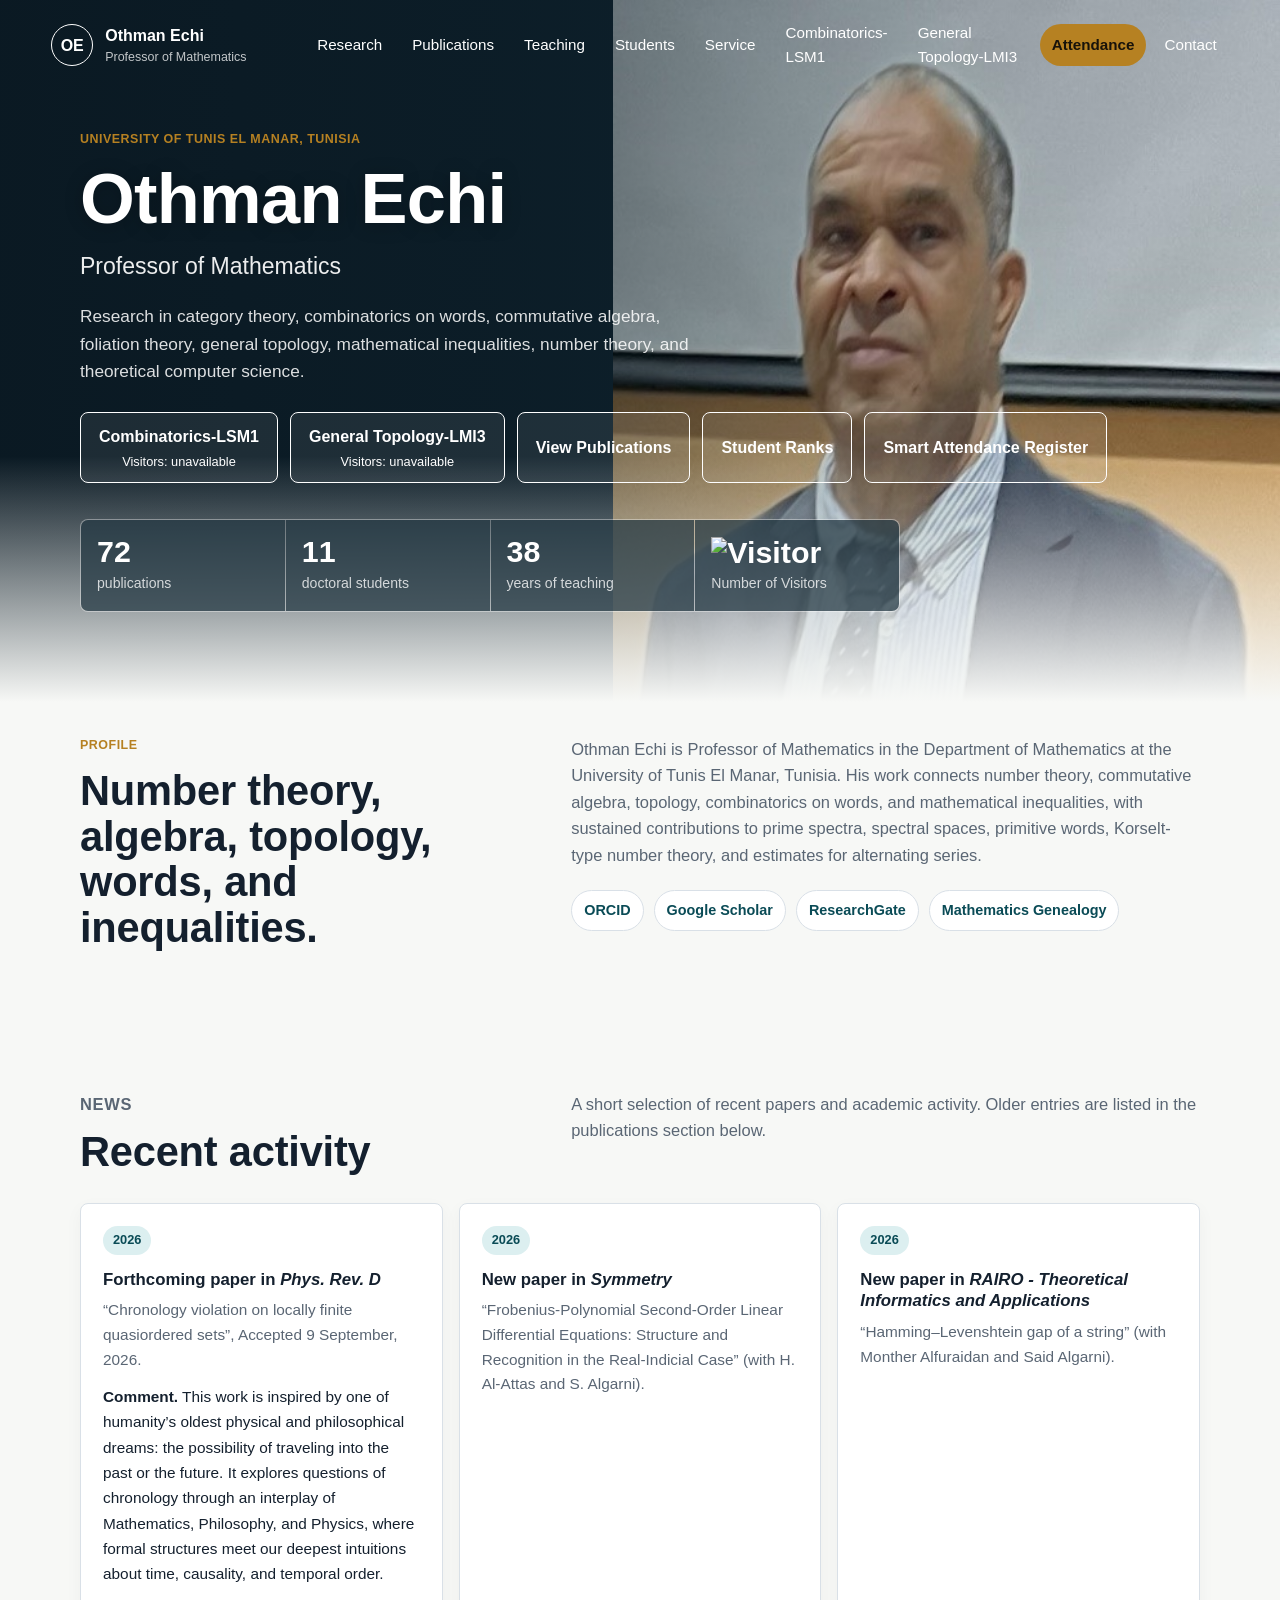
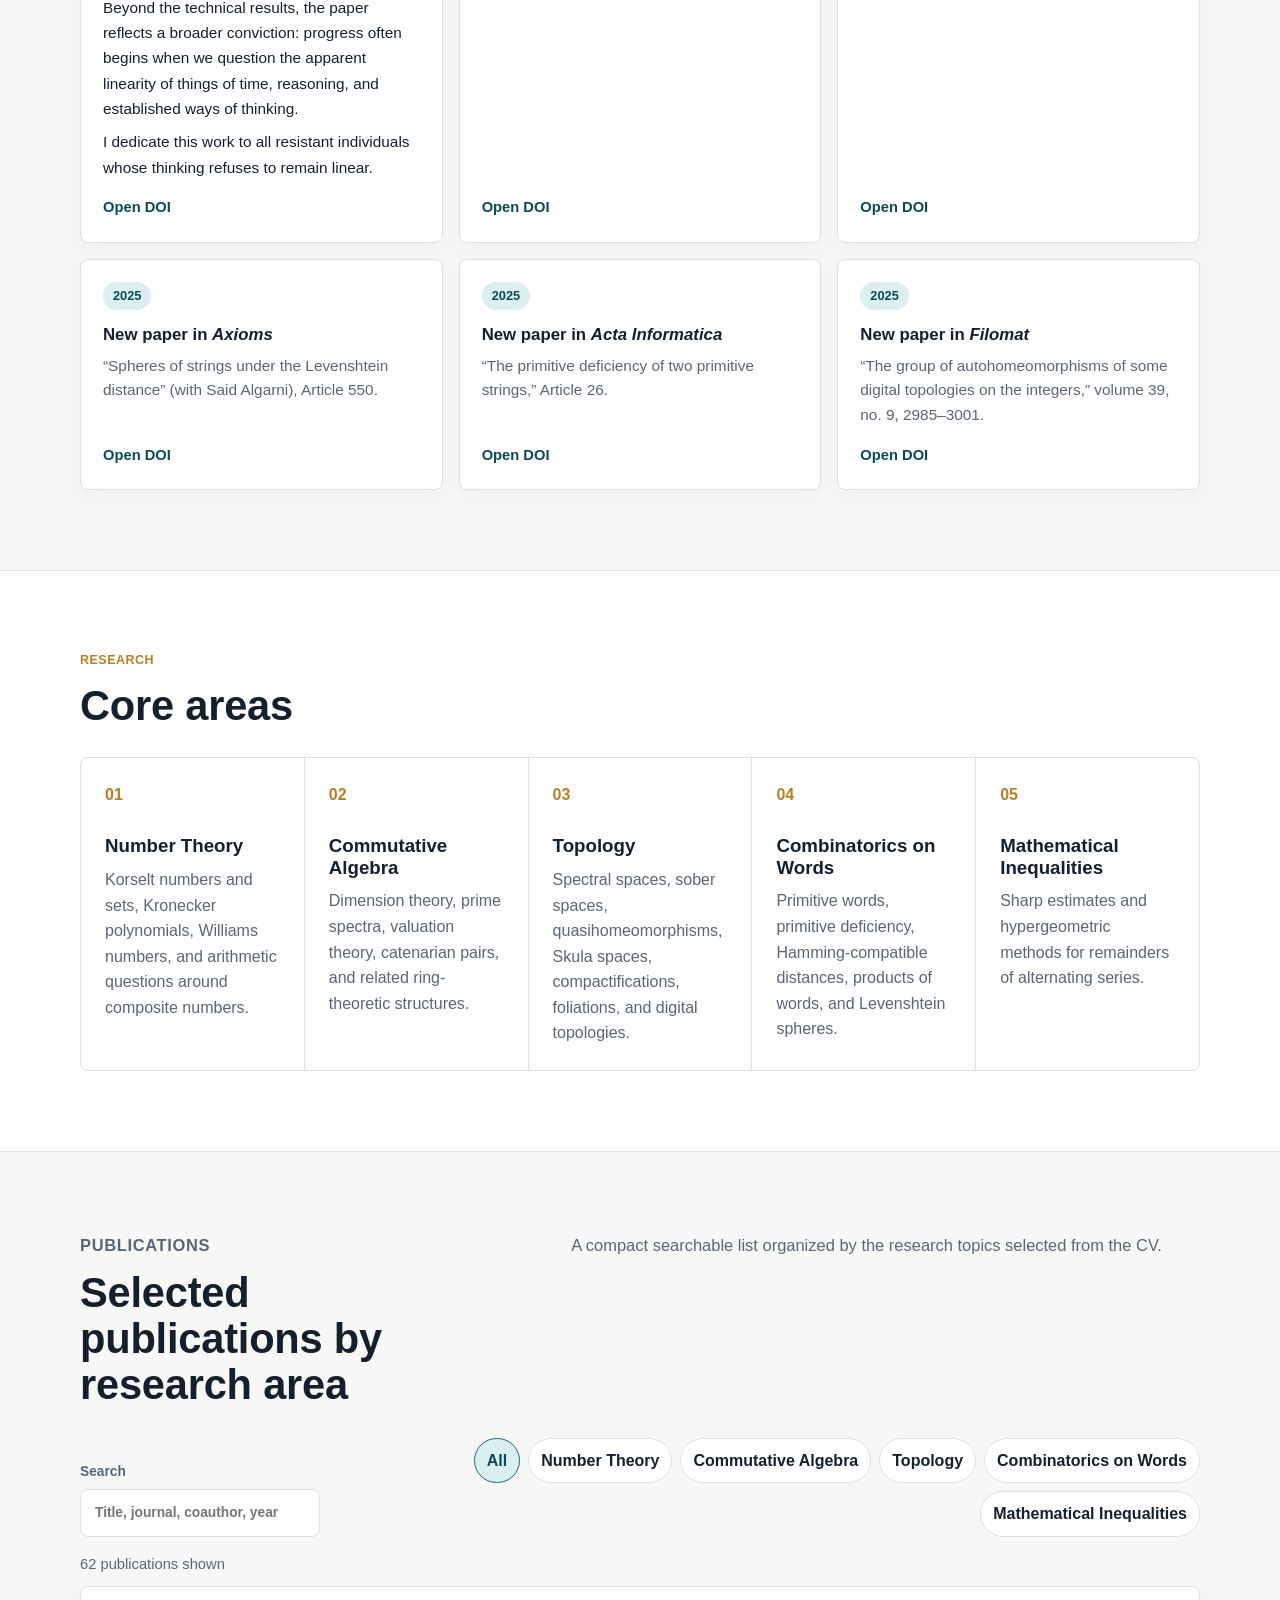
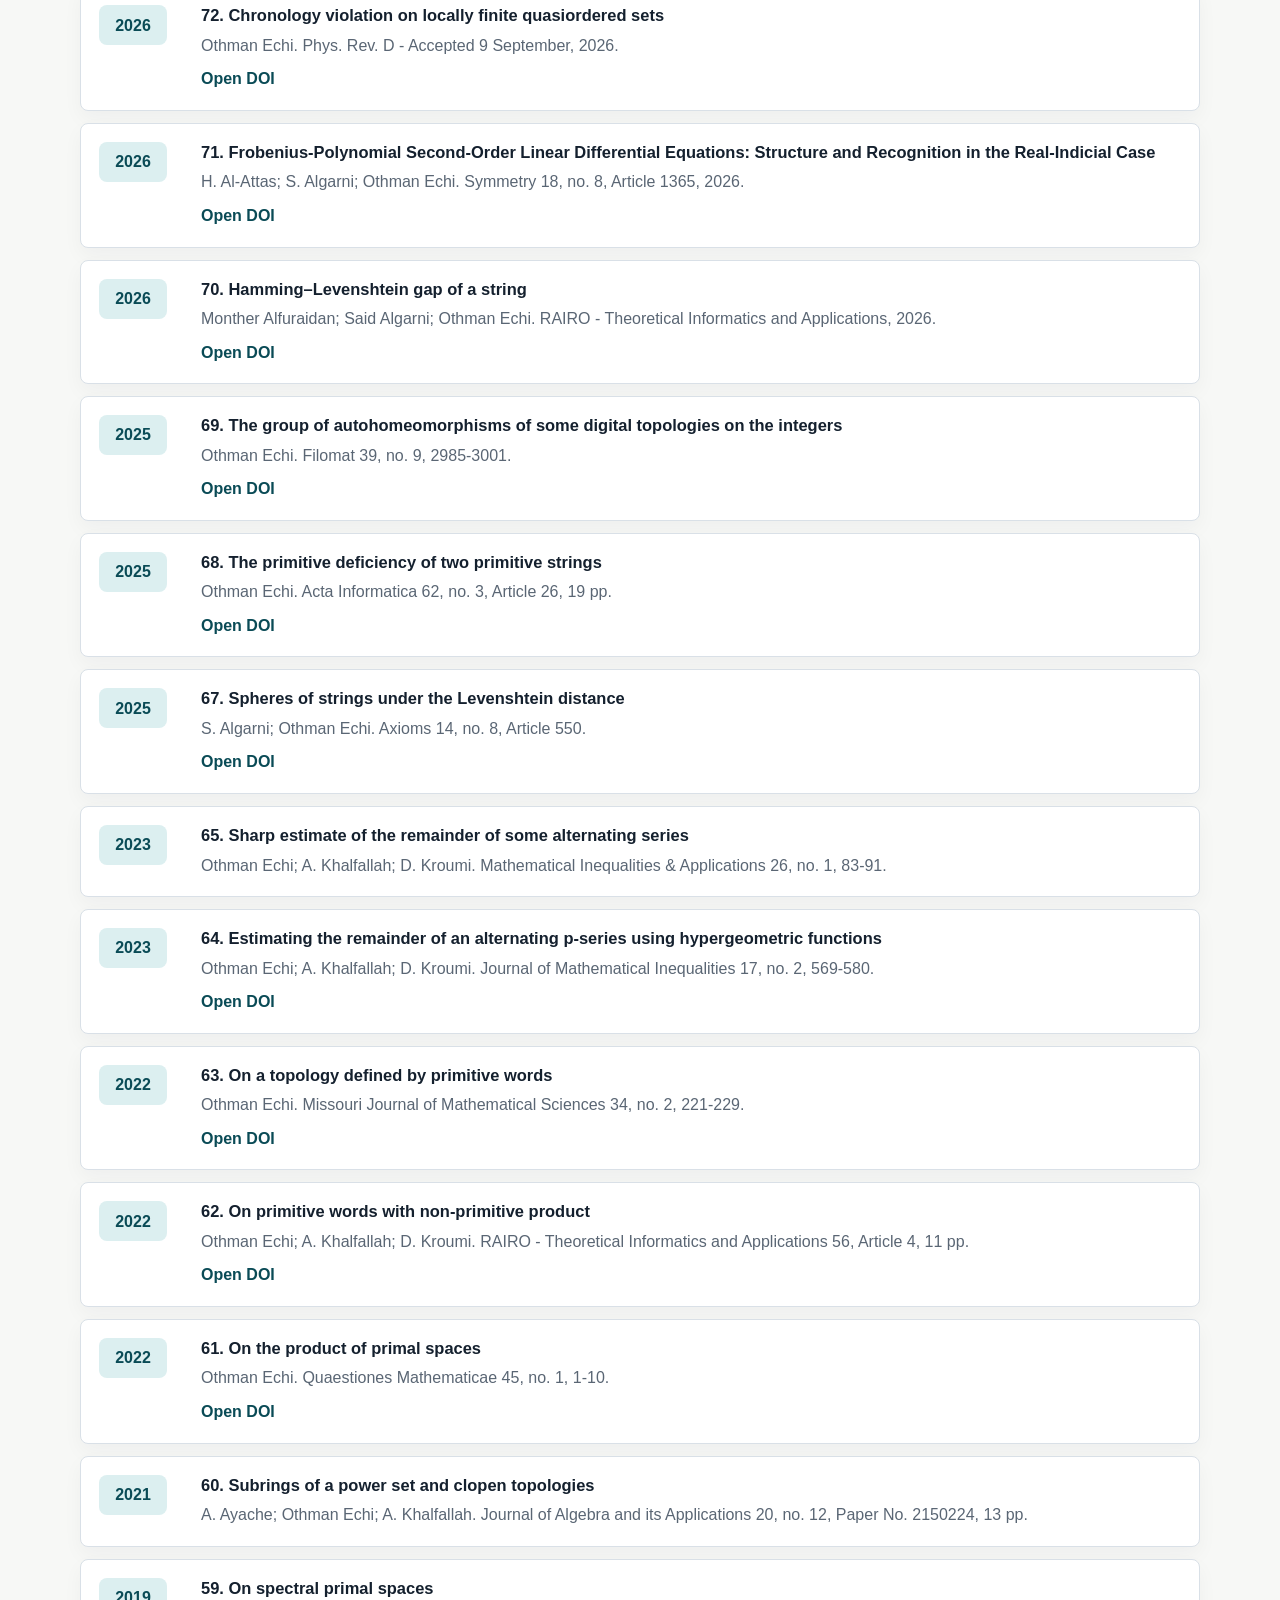
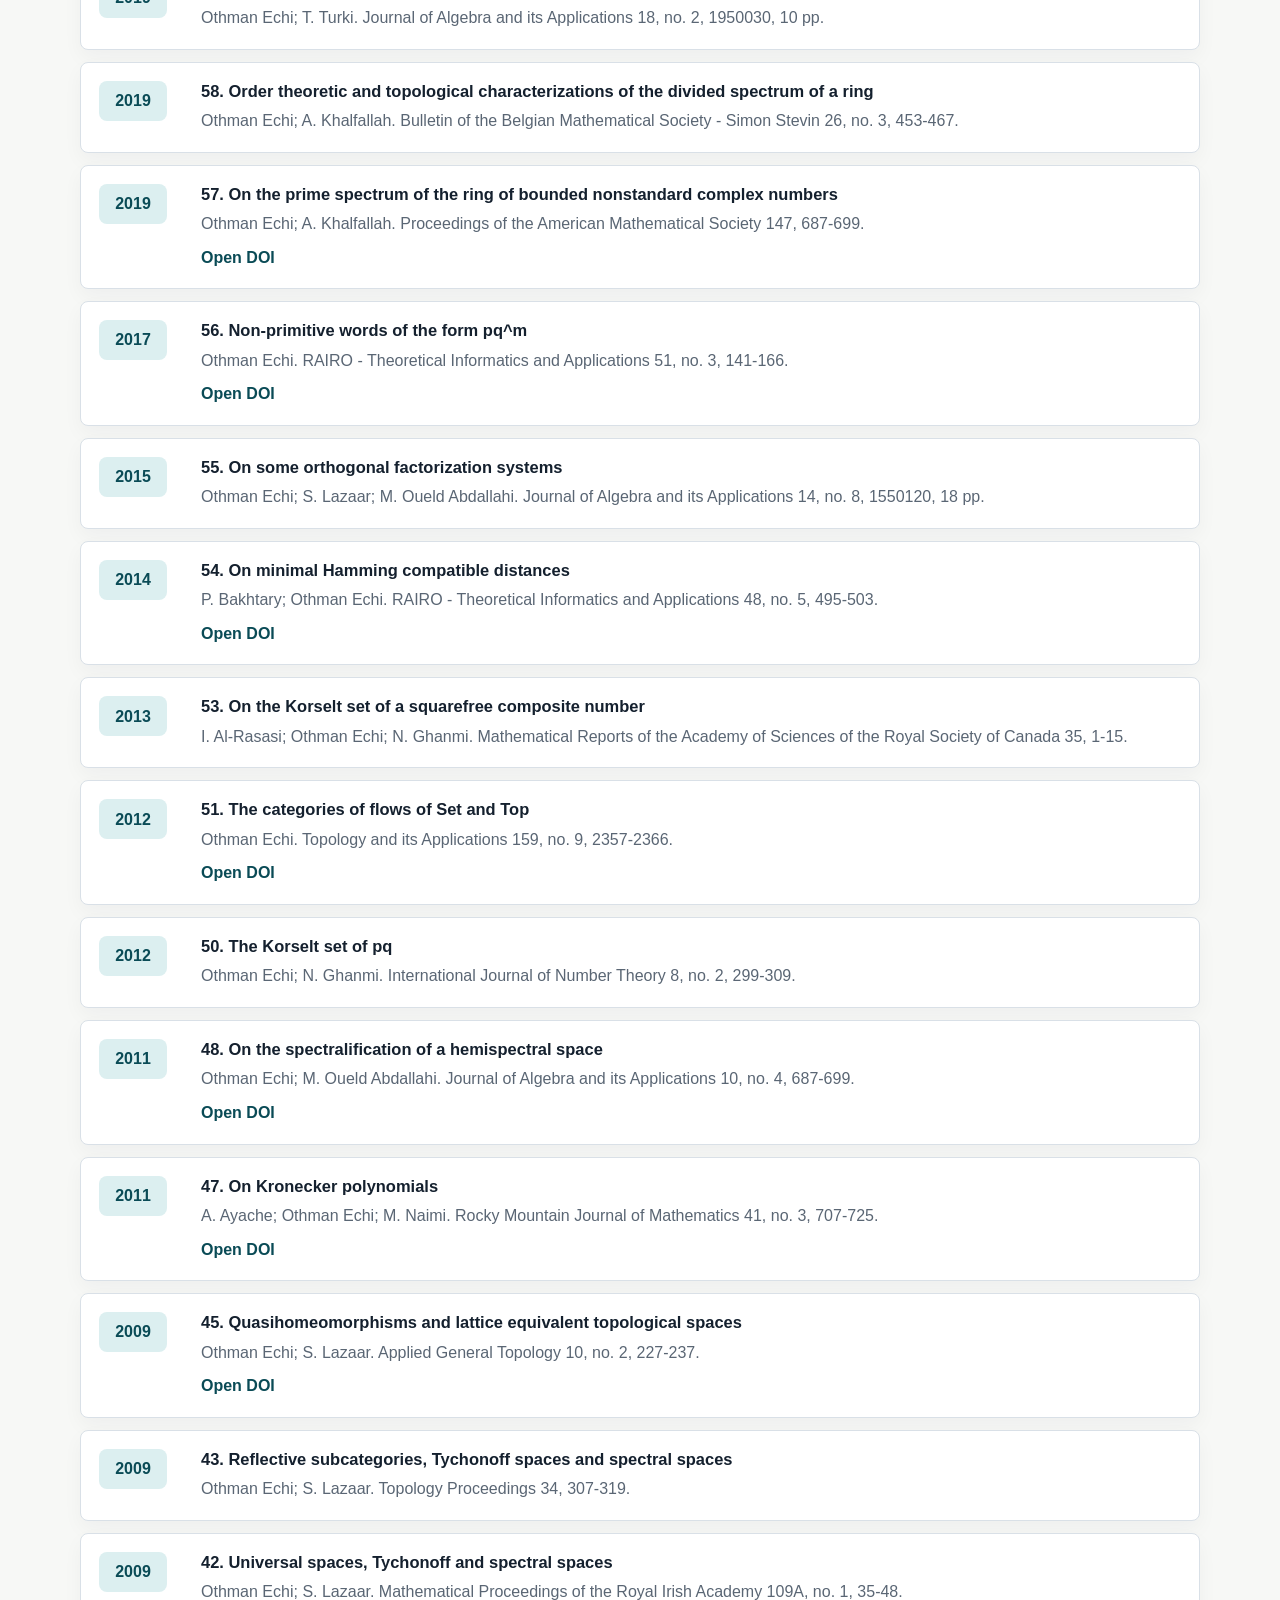
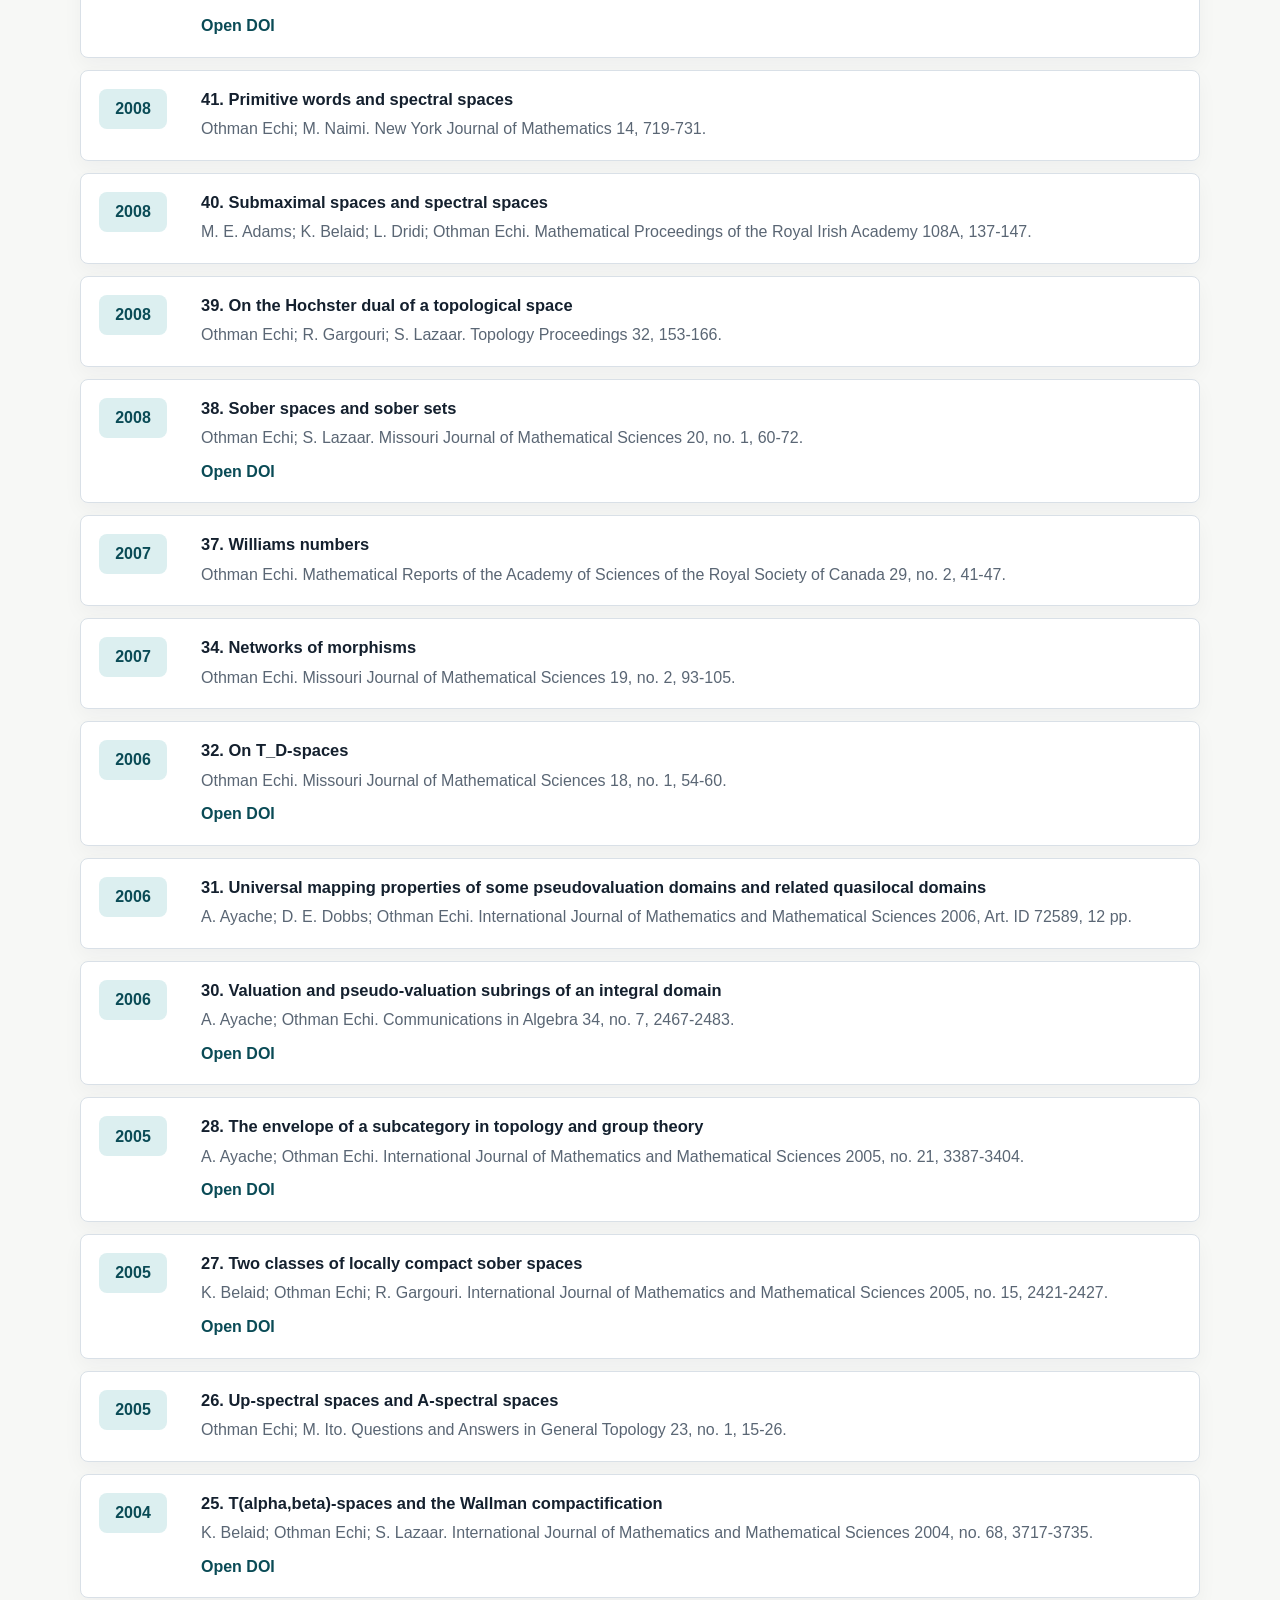
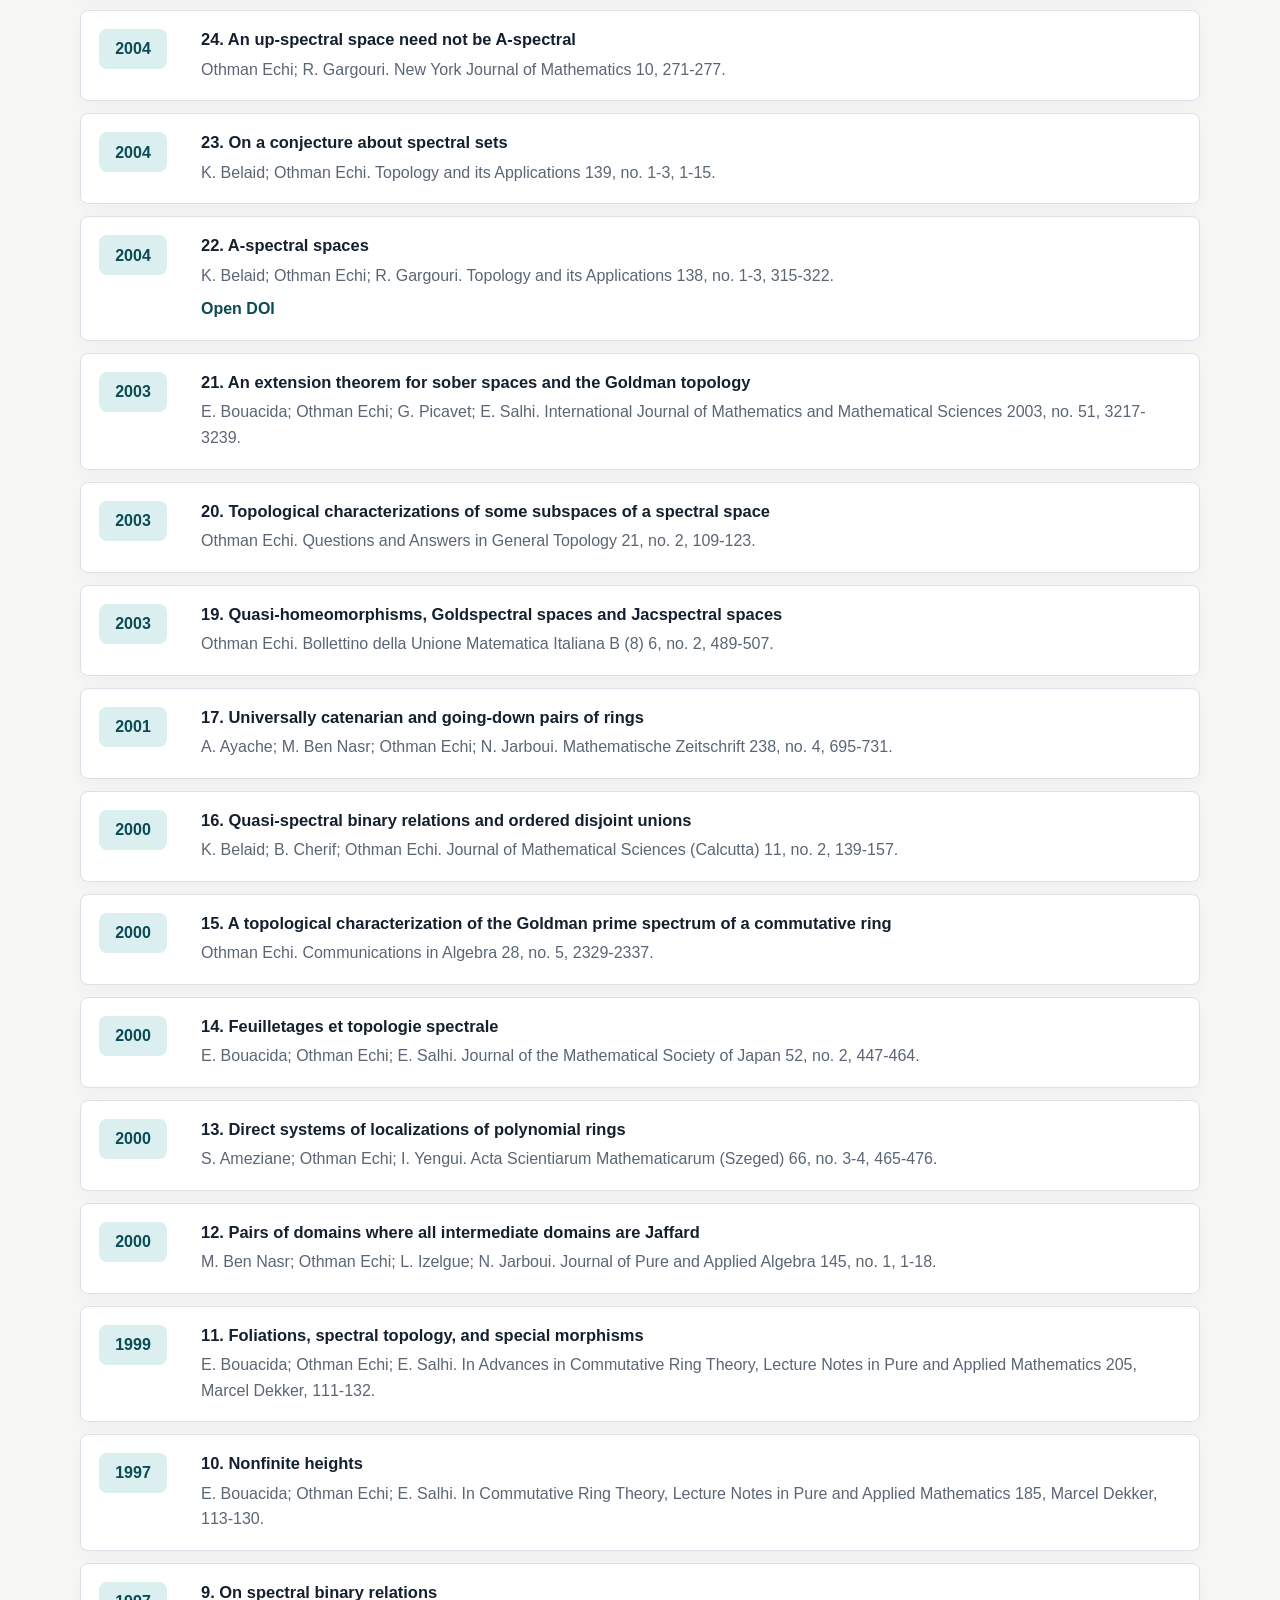
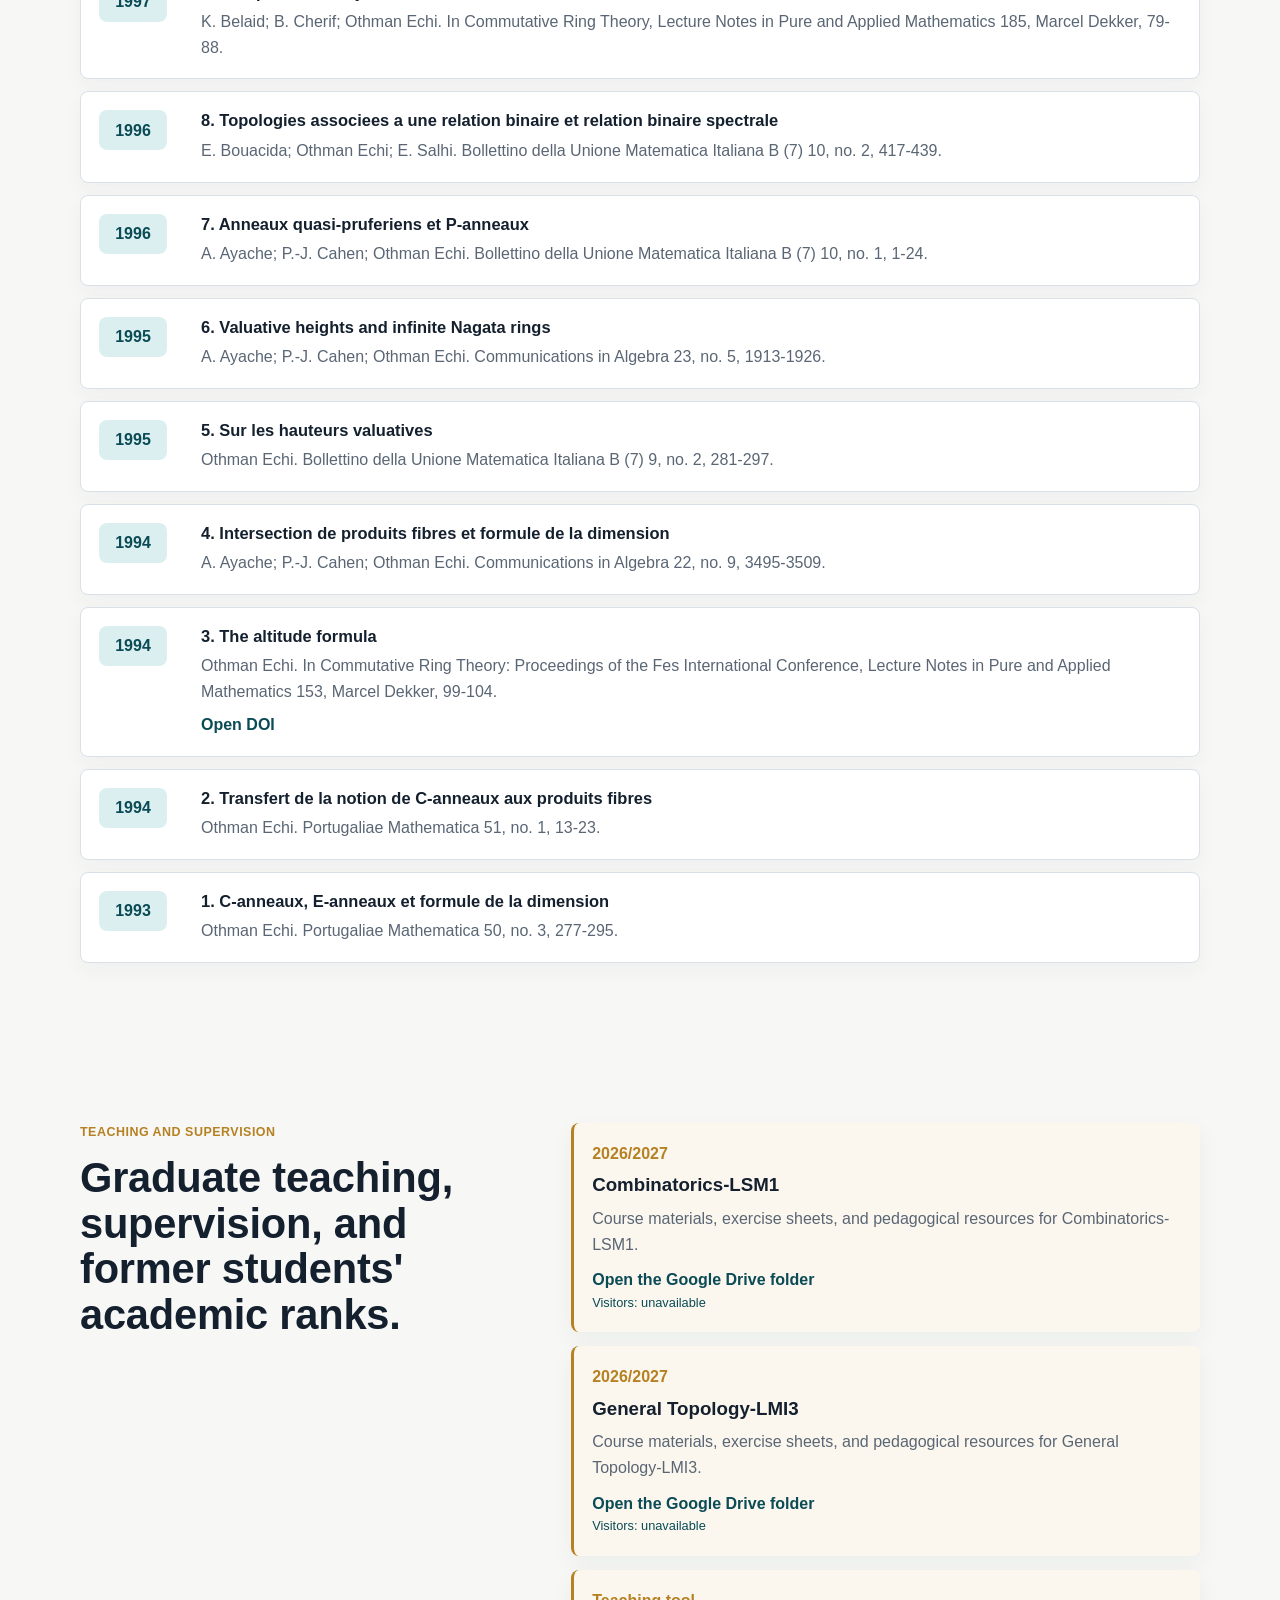
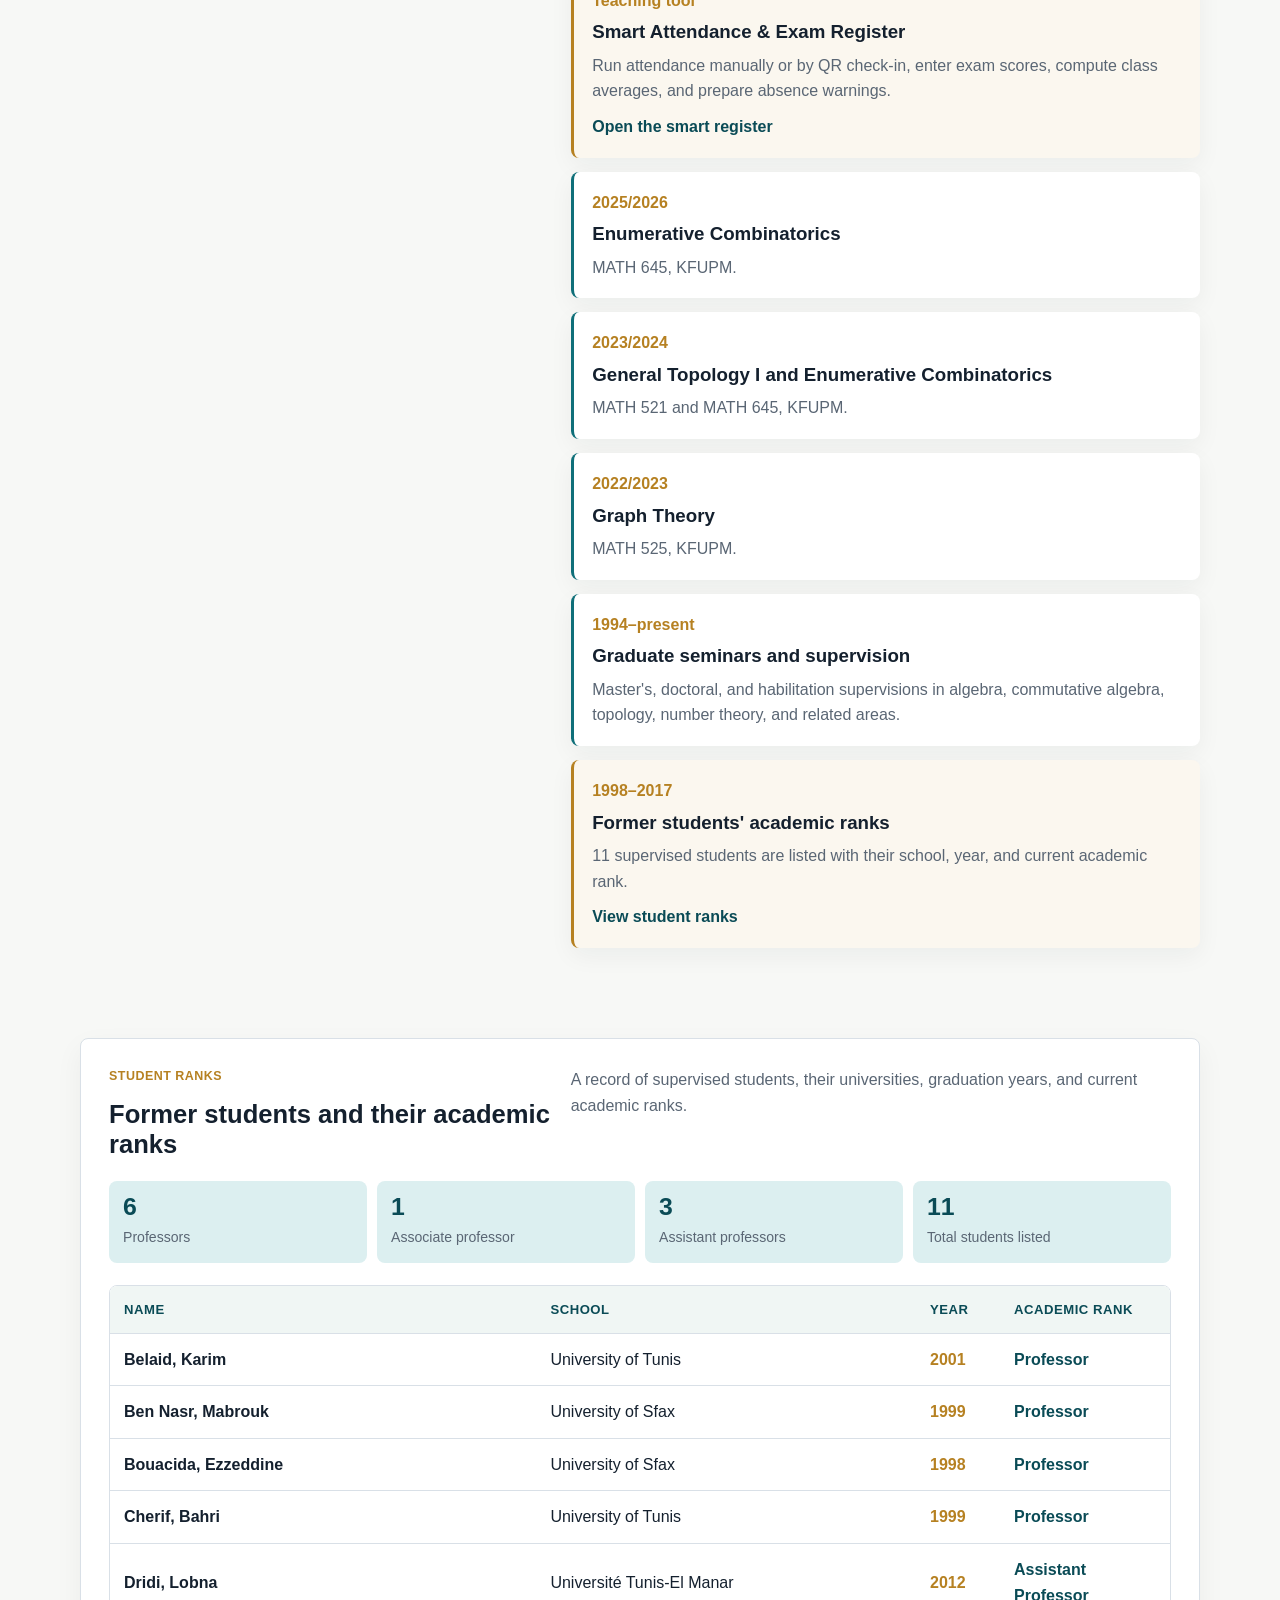
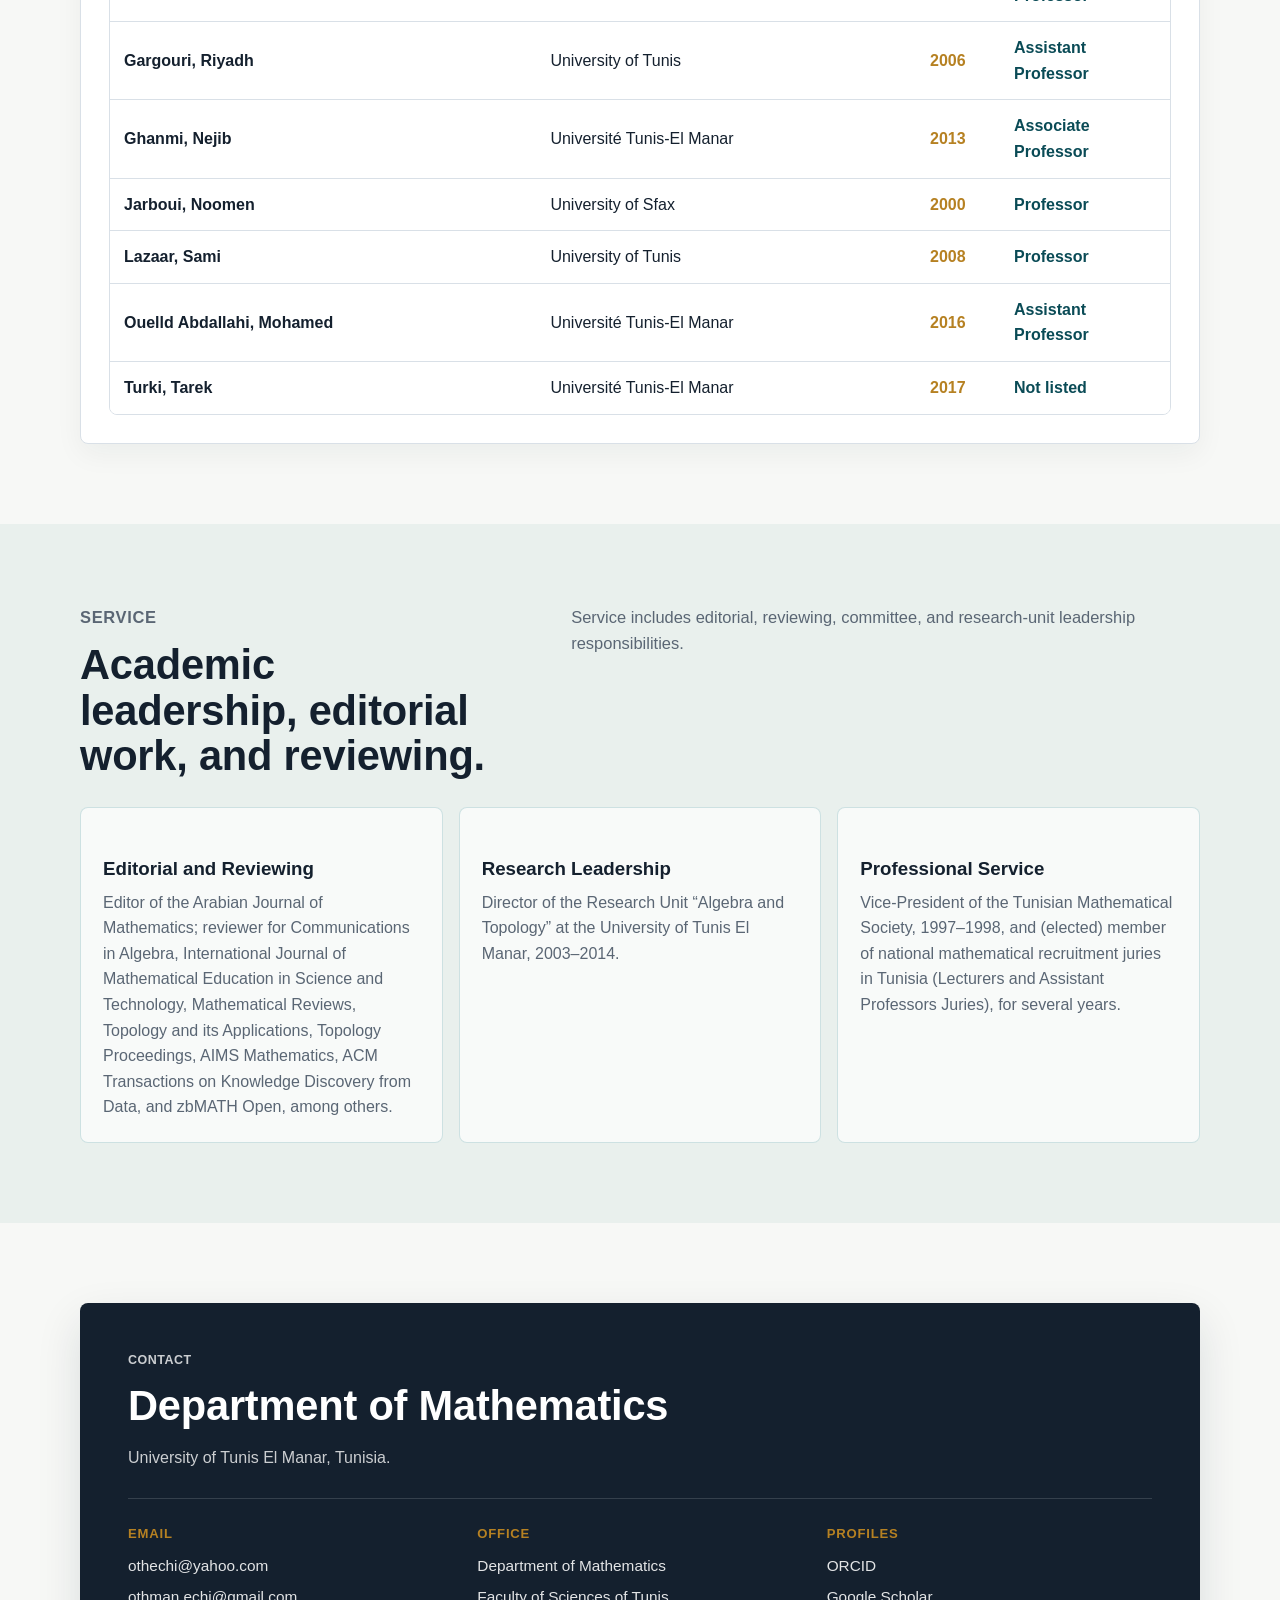
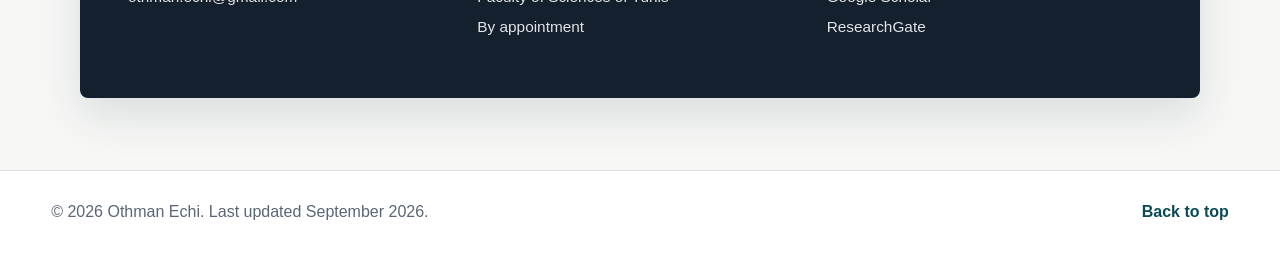
==== index.html @ fa638f85 "Add opt-in course update alerts with Google Apps Script" ====
<!doctype html>
<html lang="en">
<head>
  <meta charset="utf-8">
  <meta name="viewport" content="width=device-width, initial-scale=1">
  <meta name="description" content="Academic homepage of Othman Echi, Professor of Mathematics at University of Tunis El Manar, Tunisia. Research in category theory, combinatorics on words, commutative algebra, foliation theory, general topology, mathematical inequalities, number theory, and theoretical computer science.">
  <meta name="author" content="Othman Echi">
  <title>Othman Echi | Professor of Mathematics</title>
  <link rel="stylesheet" href="assets/site.css?v=20260929-updates">
  <script defer src="assets/site.js"></script>
  <script defer src="assets/course-analytics.js?v=20260919-en"></script>
  <script defer src="assets/course-updates.js?v=20260929"></script>
</head>
<body>
  <a class="skip-link" href="#main">Skip to content</a>
  <div class="progress" aria-hidden="true"><span id="scrollProgress"></span></div>

  <header class="site-header" data-header>
    <a class="brand" href="#top" aria-label="Othman Echi homepage">
      <span class="brand-mark">OE</span>
      <span>
        <strong>Othman Echi</strong>
        <small>Professor of Mathematics</small>
      </span>
    </a>

    <button class="nav-toggle" type="button" aria-label="Open navigation" aria-expanded="false" data-nav-toggle>
      <span></span><span></span><span></span>
    </button>

    <nav class="site-nav" data-nav>
      <a href="#research">Research</a>
      <a href="#publicationList">Publications</a>
      <a href="#teaching">Teaching</a>
      <a href="#student-ranks">Students</a>
      <a href="#service">Service</a>
      <a href="https://drive.google.com/drive/folders/1UjDDTHxBOWgyOfvKD9Ov06tSq1WuuK6s?usp=sharing" rel="noopener">Combinatorics-LSM1</a>
      <a href="https://drive.google.com/drive/folders/14zMOgdNLsMqSFA5qNI2-kKv99u6Kudml?usp=sharing" rel="noopener">General Topology-LMI3</a>
      <a class="nav-register" href="attendance/">Attendance</a>
      <a href="#contact">Contact</a>
    </nav>
  </header>

  <main id="main">
    <section class="hero" id="top" aria-labelledby="hero-title">
      <div class="hero-bg" aria-hidden="true"></div>
      <div class="hero-content">
        <p class="eyebrow">University of Tunis El Manar, Tunisia</p>
        <h1 id="hero-title">Othman Echi</h1>
        <p class="hero-role">Professor of Mathematics</p>
        <p class="hero-copy">
          Research in category theory, combinatorics on words,
          commutative algebra, foliation theory, general topology,
          mathematical inequalities, number theory, and theoretical
          computer science.
        </p>
        <div class="hero-actions" aria-label="Primary links">
          <a class="button ghost" href="https://drive.google.com/drive/folders/1UjDDTHxBOWgyOfvKD9Ov06tSq1WuuK6s?usp=sharing" rel="noopener">Combinatorics-LSM1</a>
          <a class="button ghost" href="https://drive.google.com/drive/folders/14zMOgdNLsMqSFA5qNI2-kKv99u6Kudml?usp=sharing" rel="noopener">General Topology-LMI3</a>
          <a class="button ghost" href="#publicationList">View Publications</a>
          <a class="button ghost" href="#student-ranks">Student Ranks</a>
          <a class="button ghost" href="attendance/">Smart Attendance Register</a>
        </div>
        <dl class="hero-facts" aria-label="Research summary">
          <div><dt data-count="72">72</dt><dd>publications</dd></div>
          <div><dt data-count="11">11</dt><dd>doctoral students</dd></div>
          <div><dt data-count="38">38</dt><dd>years of teaching</dd></div>
          <div class="visitor-stat">
            <dt>
              <img
                class="visitor-counter"
                src="https://views-counter.vercel.app/badge?pageId=othman-echi.github.io&amp;type=unique&amp;label=Visitors"
                alt="Visitor counter"
                loading="eager">
            </dt>
            <dd>Number of Visitors</dd>
          </div>
        </dl>
      </div>
    </section>

    <section class="section intro" aria-label="Profile">
      <div class="section-grid">
        <div>
          <p class="section-kicker">Profile</p>
          <h2>Number theory, algebra, topology, words, and inequalities.</h2>
        </div>
        <div class="intro-text">
          <p>
            Othman Echi is Professor of Mathematics in the Department of Mathematics
            at the University of Tunis El Manar, Tunisia. His work connects
            number theory, commutative algebra, topology, combinatorics on words,
            and mathematical inequalities, with sustained contributions to prime
            spectra, spectral spaces, primitive words, Korselt-type number theory,
            and estimates for alternating series.
          </p>
          <div class="profile-links" aria-label="Academic profiles">
            <a href="https://orcid.org/0000-0002-0082-7644">ORCID</a>
            <a href="https://scholar.google.com/citations?user=IQ_GzFQAAAAJ">Google Scholar</a>
            <a href="https://www.researchgate.net/profile/Othman-Echi">ResearchGate</a>
            <a href="https://www.mathgenealogy.org/id.php?id=87712&amp;fChrono=1">Mathematics Genealogy</a>
          </div>
        </div>
      </div>
    </section>

    <section class="section news" id="news" aria-labelledby="news-title">
      <div class="section-heading wide">
        <div>
          <p class="section-kicker">News</p>
          <h2 id="news-title">Recent activity</h2>
        </div>
        <p>
          A short selection of recent papers and academic activity. Older entries are
          listed in the publications section below.
        </p>
      </div>

      <ol class="news-list">
        <li class="news-item" data-news-doi="10.1103/pm11-f75t">
          <time datetime="2026">2026</time>
          <h3>Forthcoming paper in <em>Phys. Rev. D</em></h3>
          <p>
            &ldquo;Chronology violation on locally finite quasiordered sets&rdquo;,
            Accepted 9 September, 2026.
          </p>
          <div class="news-comment">
            <p><strong>Comment.</strong> This work is inspired by one of humanity&rsquo;s oldest physical and philosophical dreams: the possibility of traveling into the past or the future. It explores questions of chronology through an interplay of Mathematics, Philosophy, and Physics, where formal structures meet our deepest intuitions about time, causality, and temporal order.</p>
            <p>Beyond the technical results, the paper reflects a broader conviction: progress often begins when we question the apparent linearity of things of time, reasoning, and established ways of thinking.</p>
            <p>I dedicate this work to all resistant individuals whose thinking refuses to remain linear.</p>
          </div>
          <a class="news-link" href="https://doi.org/10.1103/pm11-f75t" rel="noopener">Open DOI</a>
        </li>
        <li class="news-item" data-news-doi="10.3390/sym18081365">
          <time datetime="2026">2026</time>
          <h3>New paper in <em>Symmetry</em></h3>
          <p>
            &ldquo;Frobenius-Polynomial Second-Order Linear Differential Equations:
            Structure and Recognition in the Real-Indicial Case&rdquo;
            (with H. Al-Attas and S. Algarni).
          </p>
          <a class="news-link" href="https://doi.org/10.3390/sym18081365" rel="noopener">Open DOI</a>
        </li>
        <li class="news-item" data-news-doi="10.1051/ita/2026020">
          <time datetime="2026">2026</time>
          <h3>New paper in <em>RAIRO - Theoretical Informatics and Applications</em></h3>
          <p>
            &ldquo;Hamming&ndash;Levenshtein gap of a string&rdquo;
            (with Monther Alfuraidan and Said Algarni).
          </p>
          <a class="news-link" href="https://doi.org/10.1051/ita/2026020" rel="noopener">Open DOI</a>
        </li>
        <li class="news-item">
          <time datetime="2025">2025</time>
          <h3>New paper in <em>Axioms</em></h3>
          <p>
            &ldquo;Spheres of strings under the Levenshtein distance&rdquo;
            (with Said Algarni), Article 550.
          </p>
          <a class="news-link" href="https://doi.org/10.3390/axioms14080550" rel="noopener">Open DOI</a>
        </li>
        <li class="news-item">
          <time datetime="2025">2025</time>
          <h3>New paper in <em>Acta Informatica</em></h3>
          <p>
            &ldquo;The primitive deficiency of two primitive strings,&rdquo; Article 26.
          </p>
          <a class="news-link" href="https://doi.org/10.1007/s00236-025-00494-y" rel="noopener">Open DOI</a>
        </li>
        <li class="news-item">
          <time datetime="2025">2025</time>
          <h3>New paper in <em>Filomat</em></h3>
          <p>
            &ldquo;The group of autohomeomorphisms of some digital topologies on the integers,&rdquo;
            volume 39, no.&nbsp;9, 2985&ndash;3001.
          </p>
          <a class="news-link" href="https://doi.org/10.2298/FIL2509985E" rel="noopener">Open DOI</a>
        </li>
      </ol>
    </section>

    <section class="section research" id="research">
      <div class="section-heading">
        <p class="section-kicker">Research</p>
        <h2>Core areas</h2>
      </div>
      <div class="research-map" aria-label="Research areas">
        <article class="research-item">
          <span>01</span>
          <h3>Number Theory</h3>
          <p>Korselt numbers and sets, Kronecker polynomials, Williams numbers, and arithmetic questions around composite numbers.</p>
        </article>
        <article class="research-item">
          <span>02</span>
          <h3>Commutative Algebra</h3>
          <p>Dimension theory, prime spectra, valuation theory, catenarian pairs, and related ring-theoretic structures.</p>
        </article>
        <article class="research-item">
          <span>03</span>
          <h3>Topology</h3>
          <p>Spectral spaces, sober spaces, quasihomeomorphisms, Skula spaces, compactifications, foliations, and digital topologies.</p>
        </article>
        <article class="research-item">
          <span>04</span>
          <h3>Combinatorics on Words</h3>
          <p>Primitive words, primitive deficiency, Hamming-compatible distances, products of words, and Levenshtein spheres.</p>
        </article>
        <article class="research-item">
          <span>05</span>
          <h3>Mathematical Inequalities</h3>
          <p>Sharp estimates and hypergeometric methods for remainders of alternating series.</p>
        </article>
      </div>
    </section>

    <section class="section publications" id="publications">
      <div class="section-heading wide">
        <div>
          <p class="section-kicker">Publications</p>
          <h2>Selected publications by research area</h2>
        </div>
        <p>
          A compact searchable list organized by the research topics selected from the CV.
        </p>
      </div>

      <div class="pub-toolbar" aria-label="Publication controls">
        <label class="search-box">
          <span>Search</span>
          <input id="publicationSearch" type="search" placeholder="Title, journal, coauthor, year">
        </label>
        <div class="filters" role="group" aria-label="Publication filters">
          <button class="filter active" type="button" data-filter="all">All</button>
          <button class="filter" type="button" data-filter="number">Number Theory</button>
          <button class="filter" type="button" data-filter="algebra">Commutative Algebra</button>
          <button class="filter" type="button" data-filter="topology">Topology</button>
          <button class="filter" type="button" data-filter="words">Combinatorics on Words</button>
          <button class="filter" type="button" data-filter="inequalities">Mathematical Inequalities</button>
        </div>
      </div>

      <div class="pub-status" id="publicationStatus" aria-live="polite">62 publications shown</div>
      <div class="publication-list" id="publicationList">
        <!-- Pre-rendered fallback; site.js enhances this list with search and filters. -->
        <article class="publication" data-number="72" data-tags="topology">
          <time datetime="2026">2026</time>
          <div>
            <h3>72. Chronology violation on locally finite quasiordered sets</h3>
            <p>Othman Echi. Phys. Rev. D - Accepted 9 September, 2026.</p>
            <a href="https://doi.org/10.1103/pm11-f75t" rel="noopener">Open DOI</a>
          </div>
        </article>
        <article class="publication" data-number="71" data-tags="algebra">
          <time datetime="2026">2026</time>
          <div>
            <h3>71. Frobenius-Polynomial Second-Order Linear Differential Equations: Structure and Recognition in the Real-Indicial Case</h3>
            <p>H. Al-Attas; S. Algarni; Othman Echi. Symmetry 18, no. 8, Article 1365, 2026.</p>
            <a href="https://doi.org/10.3390/sym18081365" rel="noopener">Open DOI</a>
          </div>
        </article>
        <article class="publication" data-number="70" data-tags="words">
          <time datetime="2026">2026</time>
          <div>
            <h3>70. Hamming&ndash;Levenshtein gap of a string</h3>
            <p>Monther Alfuraidan; Said Algarni; Othman Echi. RAIRO - Theoretical Informatics and Applications, 2026.</p>
            <a href="https://doi.org/10.1051/ita/2026020" rel="noopener">Open DOI</a>
          </div>
        </article>
        <article class="publication" data-number="69" data-tags="topology">
          <time datetime="2025">2025</time>
          <div>
            <h3>69. The group of autohomeomorphisms of some digital topologies on the integers</h3>
            <p>Othman Echi. Filomat 39, no. 9, 2985-3001.</p>
            <a href="https://doi.org/10.2298/FIL2509985E" rel="noopener">Open DOI</a>
          </div>
        </article>
        <article class="publication" data-number="68" data-tags="words">
          <time datetime="2025">2025</time>
          <div>
            <h3>68. The primitive deficiency of two primitive strings</h3>
            <p>Othman Echi. Acta Informatica 62, no. 3, Article 26, 19 pp.</p>
            <a href="https://doi.org/10.1007/s00236-025-00494-y" rel="noopener">Open DOI</a>
          </div>
        </article>
        <article class="publication" data-number="67" data-tags="topology words">
          <time datetime="2025">2025</time>
          <div>
            <h3>67. Spheres of strings under the Levenshtein distance</h3>
            <p>S. Algarni; Othman Echi. Axioms 14, no. 8, Article 550.</p>
            <a href="https://doi.org/10.3390/axioms14080550" rel="noopener">Open DOI</a>
          </div>
        </article>
        <article class="publication" data-number="65" data-tags="inequalities">
          <time datetime="2023">2023</time>
          <div>
            <h3>65. Sharp estimate of the remainder of some alternating series</h3>
            <p>Othman Echi; A. Khalfallah; D. Kroumi. Mathematical Inequalities &amp; Applications 26, no. 1, 83-91.</p>
            
          </div>
        </article>
        <article class="publication" data-number="64" data-tags="inequalities">
          <time datetime="2023">2023</time>
          <div>
            <h3>64. Estimating the remainder of an alternating p-series using hypergeometric functions</h3>
            <p>Othman Echi; A. Khalfallah; D. Kroumi. Journal of Mathematical Inequalities 17, no. 2, 569-580.</p>
            <a href="https://doi.org/10.7153/jmi-2023-17-36" rel="noopener">Open DOI</a>
          </div>
        </article>
        <article class="publication" data-number="63" data-tags="topology">
          <time datetime="2022">2022</time>
          <div>
            <h3>63. On a topology defined by primitive words</h3>
            <p>Othman Echi. Missouri Journal of Mathematical Sciences 34, no. 2, 221-229.</p>
            <a href="https://doi.org/10.35834/2022/3402221" rel="noopener">Open DOI</a>
          </div>
        </article>
        <article class="publication" data-number="62" data-tags="words">
          <time datetime="2022">2022</time>
          <div>
            <h3>62. On primitive words with non-primitive product</h3>
            <p>Othman Echi; A. Khalfallah; D. Kroumi. RAIRO - Theoretical Informatics and Applications 56, Article 4, 11 pp.</p>
            <a href="https://doi.org/10.1051/ita/2022004" rel="noopener">Open DOI</a>
          </div>
        </article>
        <article class="publication" data-number="61" data-tags="topology">
          <time datetime="2022">2022</time>
          <div>
            <h3>61. On the product of primal spaces</h3>
            <p>Othman Echi. Quaestiones Mathematicae 45, no. 1, 1-10.</p>
            <a href="https://doi.org/10.2989/16073606.2020.1836062" rel="noopener">Open DOI</a>
          </div>
        </article>
        <article class="publication" data-number="60" data-tags="topology">
          <time datetime="2021">2021</time>
          <div>
            <h3>60. Subrings of a power set and clopen topologies</h3>
            <p>A. Ayache; Othman Echi; A. Khalfallah. Journal of Algebra and its Applications 20, no. 12, Paper No. 2150224, 13 pp.</p>
            
          </div>
        </article>
        <article class="publication" data-number="59" data-tags="topology">
          <time datetime="2019">2019</time>
          <div>
            <h3>59. On spectral primal spaces</h3>
            <p>Othman Echi; T. Turki. Journal of Algebra and its Applications 18, no. 2, 1950030, 10 pp.</p>
            
          </div>
        </article>
        <article class="publication" data-number="58" data-tags="algebra">
          <time datetime="2019">2019</time>
          <div>
            <h3>58. Order theoretic and topological characterizations of the divided spectrum of a ring</h3>
            <p>Othman Echi; A. Khalfallah. Bulletin of the Belgian Mathematical Society - Simon Stevin 26, no. 3, 453-467.</p>
            
          </div>
        </article>
        <article class="publication" data-number="57" data-tags="algebra">
          <time datetime="2019">2019</time>
          <div>
            <h3>57. On the prime spectrum of the ring of bounded nonstandard complex numbers</h3>
            <p>Othman Echi; A. Khalfallah. Proceedings of the American Mathematical Society 147, 687-699.</p>
            <a href="https://doi.org/10.1090/proc/14204" rel="noopener">Open DOI</a>
          </div>
        </article>
        <article class="publication" data-number="56" data-tags="words">
          <time datetime="2017">2017</time>
          <div>
            <h3>56. Non-primitive words of the form pq^m</h3>
            <p>Othman Echi. RAIRO - Theoretical Informatics and Applications 51, no. 3, 141-166.</p>
            <a href="https://doi.org/10.1051/ita/2017012" rel="noopener">Open DOI</a>
          </div>
        </article>
        <article class="publication" data-number="55" data-tags="topology">
          <time datetime="2015">2015</time>
          <div>
            <h3>55. On some orthogonal factorization systems</h3>
            <p>Othman Echi; S. Lazaar; M. Oueld Abdallahi. Journal of Algebra and its Applications 14, no. 8, 1550120, 18 pp.</p>
            
          </div>
        </article>
        <article class="publication" data-number="54" data-tags="words">
          <time datetime="2014">2014</time>
          <div>
            <h3>54. On minimal Hamming compatible distances</h3>
            <p>P. Bakhtary; Othman Echi. RAIRO - Theoretical Informatics and Applications 48, no. 5, 495-503.</p>
            <a href="https://doi.org/10.1051/ita/2014022" rel="noopener">Open DOI</a>
          </div>
        </article>
        <article class="publication" data-number="53" data-tags="number">
          <time datetime="2013">2013</time>
          <div>
            <h3>53. On the Korselt set of a squarefree composite number</h3>
            <p>I. Al-Rasasi; Othman Echi; N. Ghanmi. Mathematical Reports of the Academy of Sciences of the Royal Society of Canada 35, 1-15.</p>
            
          </div>
        </article>
        <article class="publication" data-number="51" data-tags="topology">
          <time datetime="2012">2012</time>
          <div>
            <h3>51. The categories of flows of Set and Top</h3>
            <p>Othman Echi. Topology and its Applications 159, no. 9, 2357-2366.</p>
            <a href="https://doi.org/10.1016/j.topol.2011.11.059" rel="noopener">Open DOI</a>
          </div>
        </article>
        <article class="publication" data-number="50" data-tags="number">
          <time datetime="2012">2012</time>
          <div>
            <h3>50. The Korselt set of pq</h3>
            <p>Othman Echi; N. Ghanmi. International Journal of Number Theory 8, no. 2, 299-309.</p>
            
          </div>
        </article>
        <article class="publication" data-number="48" data-tags="topology">
          <time datetime="2011">2011</time>
          <div>
            <h3>48. On the spectralification of a hemispectral space</h3>
            <p>Othman Echi; M. Oueld Abdallahi. Journal of Algebra and its Applications 10, no. 4, 687-699.</p>
            <a href="https://doi.org/10.1142/S0219498811004847" rel="noopener">Open DOI</a>
          </div>
        </article>
        <article class="publication" data-number="47" data-tags="number">
          <time datetime="2011">2011</time>
          <div>
            <h3>47. On Kronecker polynomials</h3>
            <p>A. Ayache; Othman Echi; M. Naimi. Rocky Mountain Journal of Mathematics 41, no. 3, 707-725.</p>
            <a href="https://doi.org/10.1216/RMJ-2011-41-3-707" rel="noopener">Open DOI</a>
          </div>
        </article>
        <article class="publication" data-number="45" data-tags="topology">
          <time datetime="2009">2009</time>
          <div>
            <h3>45. Quasihomeomorphisms and lattice equivalent topological spaces</h3>
            <p>Othman Echi; S. Lazaar. Applied General Topology 10, no. 2, 227-237.</p>
            <a href="https://doi.org/10.4995/agt.2009.1736" rel="noopener">Open DOI</a>
          </div>
        </article>
        <article class="publication" data-number="43" data-tags="topology">
          <time datetime="2009">2009</time>
          <div>
            <h3>43. Reflective subcategories, Tychonoff spaces and spectral spaces</h3>
            <p>Othman Echi; S. Lazaar. Topology Proceedings 34, 307-319.</p>
            
          </div>
        </article>
        <article class="publication" data-number="42" data-tags="topology">
          <time datetime="2009">2009</time>
          <div>
            <h3>42. Universal spaces, Tychonoff and spectral spaces</h3>
            <p>Othman Echi; S. Lazaar. Mathematical Proceedings of the Royal Irish Academy 109A, no. 1, 35-48.</p>
            <a href="https://doi.org/10.3318/PRIA.2008.109.1.35" rel="noopener">Open DOI</a>
          </div>
        </article>
        <article class="publication" data-number="41" data-tags="words">
          <time datetime="2008">2008</time>
          <div>
            <h3>41. Primitive words and spectral spaces</h3>
            <p>Othman Echi; M. Naimi. New York Journal of Mathematics 14, 719-731.</p>
            
          </div>
        </article>
        <article class="publication" data-number="40" data-tags="topology">
          <time datetime="2008">2008</time>
          <div>
            <h3>40. Submaximal spaces and spectral spaces</h3>
            <p>M. E. Adams; K. Belaid; L. Dridi; Othman Echi. Mathematical Proceedings of the Royal Irish Academy 108A, 137-147.</p>
            
          </div>
        </article>
        <article class="publication" data-number="39" data-tags="topology">
          <time datetime="2008">2008</time>
          <div>
            <h3>39. On the Hochster dual of a topological space</h3>
            <p>Othman Echi; R. Gargouri; S. Lazaar. Topology Proceedings 32, 153-166.</p>
            
          </div>
        </article>
        <article class="publication" data-number="38" data-tags="topology">
          <time datetime="2008">2008</time>
          <div>
            <h3>38. Sober spaces and sober sets</h3>
            <p>Othman Echi; S. Lazaar. Missouri Journal of Mathematical Sciences 20, no. 1, 60-72.</p>
            <a href="https://doi.org/10.35834/mjms/1316032836" rel="noopener">Open DOI</a>
          </div>
        </article>
        <article class="publication" data-number="37" data-tags="number">
          <time datetime="2007">2007</time>
          <div>
            <h3>37. Williams numbers</h3>
            <p>Othman Echi. Mathematical Reports of the Academy of Sciences of the Royal Society of Canada 29, no. 2, 41-47.</p>
            
          </div>
        </article>
        <article class="publication" data-number="34" data-tags="topology">
          <time datetime="2007">2007</time>
          <div>
            <h3>34. Networks of morphisms</h3>
            <p>Othman Echi. Missouri Journal of Mathematical Sciences 19, no. 2, 93-105.</p>
            
          </div>
        </article>
        <article class="publication" data-number="32" data-tags="topology">
          <time datetime="2006">2006</time>
          <div>
            <h3>32. On T_D-spaces</h3>
            <p>Othman Echi. Missouri Journal of Mathematical Sciences 18, no. 1, 54-60.</p>
            <a href="https://doi.org/10.35834/2006/1801054" rel="noopener">Open DOI</a>
          </div>
        </article>
        <article class="publication" data-number="31" data-tags="algebra">
          <time datetime="2006">2006</time>
          <div>
            <h3>31. Universal mapping properties of some pseudovaluation domains and related quasilocal domains</h3>
            <p>A. Ayache; D. E. Dobbs; Othman Echi. International Journal of Mathematics and Mathematical Sciences 2006, Art. ID 72589, 12 pp.</p>
            
          </div>
        </article>
        <article class="publication" data-number="30" data-tags="algebra">
          <time datetime="2006">2006</time>
          <div>
            <h3>30. Valuation and pseudo-valuation subrings of an integral domain</h3>
            <p>A. Ayache; Othman Echi. Communications in Algebra 34, no. 7, 2467-2483.</p>
            <a href="https://doi.org/10.1080/00927870600650515" rel="noopener">Open DOI</a>
          </div>
        </article>
        <article class="publication" data-number="28" data-tags="topology">
          <time datetime="2005">2005</time>
          <div>
            <h3>28. The envelope of a subcategory in topology and group theory</h3>
            <p>A. Ayache; Othman Echi. International Journal of Mathematics and Mathematical Sciences 2005, no. 21, 3387-3404.</p>
            <a href="https://doi.org/10.1155/IJMMS.2005.3387" rel="noopener">Open DOI</a>
          </div>
        </article>
        <article class="publication" data-number="27" data-tags="topology">
          <time datetime="2005">2005</time>
          <div>
            <h3>27. Two classes of locally compact sober spaces</h3>
            <p>K. Belaid; Othman Echi; R. Gargouri. International Journal of Mathematics and Mathematical Sciences 2005, no. 15, 2421-2427.</p>
            <a href="https://doi.org/10.1155/IJMMS.2005.2421" rel="noopener">Open DOI</a>
          </div>
        </article>
        <article class="publication" data-number="26" data-tags="topology">
          <time datetime="2005">2005</time>
          <div>
            <h3>26. Up-spectral spaces and A-spectral spaces</h3>
            <p>Othman Echi; M. Ito. Questions and Answers in General Topology 23, no. 1, 15-26.</p>
            
          </div>
        </article>
        <article class="publication" data-number="25" data-tags="topology">
          <time datetime="2004">2004</time>
          <div>
            <h3>25. T(alpha,beta)-spaces and the Wallman compactification</h3>
            <p>K. Belaid; Othman Echi; S. Lazaar. International Journal of Mathematics and Mathematical Sciences 2004, no. 68, 3717-3735.</p>
            <a href="https://doi.org/10.1155/S0161171204404050" rel="noopener">Open DOI</a>
          </div>
        </article>
        <article class="publication" data-number="24" data-tags="topology">
          <time datetime="2004">2004</time>
          <div>
            <h3>24. An up-spectral space need not be A-spectral</h3>
            <p>Othman Echi; R. Gargouri. New York Journal of Mathematics 10, 271-277.</p>
            
          </div>
        </article>
        <article class="publication" data-number="23" data-tags="topology">
          <time datetime="2004">2004</time>
          <div>
            <h3>23. On a conjecture about spectral sets</h3>
            <p>K. Belaid; Othman Echi. Topology and its Applications 139, no. 1-3, 1-15.</p>
            
          </div>
        </article>
        <article class="publication" data-number="22" data-tags="topology">
          <time datetime="2004">2004</time>
          <div>
            <h3>22. A-spectral spaces</h3>
            <p>K. Belaid; Othman Echi; R. Gargouri. Topology and its Applications 138, no. 1-3, 315-322.</p>
            <a href="https://doi.org/10.1016/j.topol.2003.08.009" rel="noopener">Open DOI</a>
          </div>
        </article>
        <article class="publication" data-number="21" data-tags="topology">
          <time datetime="2003">2003</time>
          <div>
            <h3>21. An extension theorem for sober spaces and the Goldman topology</h3>
            <p>E. Bouacida; Othman Echi; G. Picavet; E. Salhi. International Journal of Mathematics and Mathematical Sciences 2003, no. 51, 3217-3239.</p>
            
          </div>
        </article>
        <article class="publication" data-number="20" data-tags="algebra topology">
          <time datetime="2003">2003</time>
          <div>
            <h3>20. Topological characterizations of some subspaces of a spectral space</h3>
            <p>Othman Echi. Questions and Answers in General Topology 21, no. 2, 109-123.</p>
            
          </div>
        </article>
        <article class="publication" data-number="19" data-tags="topology">
          <time datetime="2003">2003</time>
          <div>
            <h3>19. Quasi-homeomorphisms, Goldspectral spaces and Jacspectral spaces</h3>
            <p>Othman Echi. Bollettino della Unione Matematica Italiana B (8) 6, no. 2, 489-507.</p>
            
          </div>
        </article>
        <article class="publication" data-number="17" data-tags="algebra">
          <time datetime="2001">2001</time>
          <div>
            <h3>17. Universally catenarian and going-down pairs of rings</h3>
            <p>A. Ayache; M. Ben Nasr; Othman Echi; N. Jarboui. Mathematische Zeitschrift 238, no. 4, 695-731.</p>
            
          </div>
        </article>
        <article class="publication" data-number="16" data-tags="topology">
          <time datetime="2000">2000</time>
          <div>
            <h3>16. Quasi-spectral binary relations and ordered disjoint unions</h3>
            <p>K. Belaid; B. Cherif; Othman Echi. Journal of Mathematical Sciences (Calcutta) 11, no. 2, 139-157.</p>
            
          </div>
        </article>
        <article class="publication" data-number="15" data-tags="algebra">
          <time datetime="2000">2000</time>
          <div>
            <h3>15. A topological characterization of the Goldman prime spectrum of a commutative ring</h3>
            <p>Othman Echi. Communications in Algebra 28, no. 5, 2329-2337.</p>
            
          </div>
        </article>
        <article class="publication" data-number="14" data-tags="topology">
          <time datetime="2000">2000</time>
          <div>
            <h3>14. Feuilletages et topologie spectrale</h3>
            <p>E. Bouacida; Othman Echi; E. Salhi. Journal of the Mathematical Society of Japan 52, no. 2, 447-464.</p>
            
          </div>
        </article>
        <article class="publication" data-number="13" data-tags="algebra">
          <time datetime="2000">2000</time>
          <div>
            <h3>13. Direct systems of localizations of polynomial rings</h3>
            <p>S. Ameziane; Othman Echi; I. Yengui. Acta Scientiarum Mathematicarum (Szeged) 66, no. 3-4, 465-476.</p>
            
          </div>
        </article>
        <article class="publication" data-number="12" data-tags="algebra">
          <time datetime="2000">2000</time>
          <div>
            <h3>12. Pairs of domains where all intermediate domains are Jaffard</h3>
            <p>M. Ben Nasr; Othman Echi; L. Izelgue; N. Jarboui. Journal of Pure and Applied Algebra 145, no. 1, 1-18.</p>
            
          </div>
        </article>
        <article class="publication" data-number="11" data-tags="topology">
          <time datetime="1999">1999</time>
          <div>
            <h3>11. Foliations, spectral topology, and special morphisms</h3>
            <p>E. Bouacida; Othman Echi; E. Salhi. In Advances in Commutative Ring Theory, Lecture Notes in Pure and Applied Mathematics 205, Marcel Dekker, 111-132.</p>
            
          </div>
        </article>
        <article class="publication" data-number="10" data-tags="algebra">
          <time datetime="1997">1997</time>
          <div>
            <h3>10. Nonfinite heights</h3>
            <p>E. Bouacida; Othman Echi; E. Salhi. In Commutative Ring Theory, Lecture Notes in Pure and Applied Mathematics 185, Marcel Dekker, 113-130.</p>
            
          </div>
        </article>
        <article class="publication" data-number="9" data-tags="algebra">
          <time datetime="1997">1997</time>
          <div>
            <h3>9. On spectral binary relations</h3>
            <p>K. Belaid; B. Cherif; Othman Echi. In Commutative Ring Theory, Lecture Notes in Pure and Applied Mathematics 185, Marcel Dekker, 79-88.</p>
            
          </div>
        </article>
        <article class="publication" data-number="8" data-tags="algebra">
          <time datetime="1996">1996</time>
          <div>
            <h3>8. Topologies associees a une relation binaire et relation binaire spectrale</h3>
            <p>E. Bouacida; Othman Echi; E. Salhi. Bollettino della Unione Matematica Italiana B (7) 10, no. 2, 417-439.</p>
            
          </div>
        </article>
        <article class="publication" data-number="7" data-tags="algebra">
          <time datetime="1996">1996</time>
          <div>
            <h3>7. Anneaux quasi-pruferiens et P-anneaux</h3>
            <p>A. Ayache; P.-J. Cahen; Othman Echi. Bollettino della Unione Matematica Italiana B (7) 10, no. 1, 1-24.</p>
            
          </div>
        </article>
        <article class="publication" data-number="6" data-tags="algebra">
          <time datetime="1995">1995</time>
          <div>
            <h3>6. Valuative heights and infinite Nagata rings</h3>
            <p>A. Ayache; P.-J. Cahen; Othman Echi. Communications in Algebra 23, no. 5, 1913-1926.</p>
            
          </div>
        </article>
        <article class="publication" data-number="5" data-tags="algebra">
          <time datetime="1995">1995</time>
          <div>
            <h3>5. Sur les hauteurs valuatives</h3>
            <p>Othman Echi. Bollettino della Unione Matematica Italiana B (7) 9, no. 2, 281-297.</p>
            
          </div>
        </article>
        <article class="publication" data-number="4" data-tags="algebra">
          <time datetime="1994">1994</time>
          <div>
            <h3>4. Intersection de produits fibres et formule de la dimension</h3>
            <p>A. Ayache; P.-J. Cahen; Othman Echi. Communications in Algebra 22, no. 9, 3495-3509.</p>
            
          </div>
        </article>
        <article class="publication" data-number="3" data-tags="algebra">
          <time datetime="1994">1994</time>
          <div>
            <h3>3. The altitude formula</h3>
            <p>Othman Echi. In Commutative Ring Theory: Proceedings of the Fes International Conference, Lecture Notes in Pure and Applied Mathematics 153, Marcel Dekker, 99-104.</p>
            <a href="https://doi.org/10.1201/9781003421917-10" rel="noopener">Open DOI</a>
          </div>
        </article>
        <article class="publication" data-number="2" data-tags="algebra">
          <time datetime="1994">1994</time>
          <div>
            <h3>2. Transfert de la notion de C-anneaux aux produits fibres</h3>
            <p>Othman Echi. Portugaliae Mathematica 51, no. 1, 13-23.</p>
            
          </div>
        </article>
        <article class="publication" data-number="1" data-tags="algebra">
          <time datetime="1993">1993</time>
          <div>
            <h3>1. C-anneaux, E-anneaux et formule de la dimension</h3>
            <p>Othman Echi. Portugaliae Mathematica 50, no. 3, 277-295.</p>
            
          </div>
        </article>
      </div>
    </section>

    <section class="section split" id="teaching">
      <div>
        <p class="section-kicker">Teaching and Supervision</p>
        <h2>Graduate teaching, supervision, and former students' academic ranks.</h2>
      </div>
      <div class="timeline">
        <article class="timeline-highlight">
          <time>2026/2027</time>
          <h3>Combinatorics-LSM1</h3>
          <p>Course materials, exercise sheets, and pedagogical resources for Combinatorics-LSM1.</p>
          <a href="https://drive.google.com/drive/folders/1UjDDTHxBOWgyOfvKD9Ov06tSq1WuuK6s?usp=sharing" rel="noopener">Open the Google Drive folder</a>
          <div class="course-updates" id="combinatorics-updates" hidden>
            <iframe title="Combinatorics-LSM1: latest updates and email subscription" loading="lazy" referrerpolicy="no-referrer"></iframe>
            <p class="course-updates-fallback"><a data-course-alerts-link target="_blank" rel="noopener noreferrer">Open updates and email subscription in a new tab</a></p>
          </div>
        </article>
        <article class="timeline-highlight">
          <time>2026/2027</time>
          <h3>General Topology-LMI3</h3>
          <p>Course materials, exercise sheets, and pedagogical resources for General Topology-LMI3.</p>
          <a href="https://drive.google.com/drive/folders/14zMOgdNLsMqSFA5qNI2-kKv99u6Kudml?usp=sharing" rel="noopener">Open the Google Drive folder</a>
        </article>
        <article class="timeline-highlight">
          <time>Teaching tool</time>
          <h3>Smart Attendance &amp; Exam Register</h3>
          <p>Run attendance manually or by QR check-in, enter exam scores, compute class averages, and prepare absence warnings.</p>
          <a href="attendance/">Open the smart register</a>
        </article>
        <article>
          <time>2025/2026</time>
          <h3>Enumerative Combinatorics</h3>
          <p>MATH 645, KFUPM.</p>
        </article>
        <article>
          <time>2023/2024</time>
          <h3>General Topology I and Enumerative Combinatorics</h3>
          <p>MATH 521 and MATH 645, KFUPM.</p>
        </article>
        <article>
          <time>2022/2023</time>
          <h3>Graph Theory</h3>
          <p>MATH 525, KFUPM.</p>
        </article>
        <article>
          <time>1994&ndash;present</time>
          <h3>Graduate seminars and supervision</h3>
          <p>Master's, doctoral, and habilitation supervisions in algebra, commutative algebra, topology, number theory, and related areas.</p>
        </article>
        <article class="timeline-highlight">
          <time>1998&ndash;2017</time>
          <h3>Former students' academic ranks</h3>
          <p>11 supervised students are listed with their school, year, and current academic rank.</p>
          <a href="#student-ranks">View student ranks</a>
        </article>
      </div>
      <div class="student-ranks" id="student-ranks" aria-labelledby="student-ranks-title">
        <div class="student-ranks-heading">
          <div>
            <p class="section-kicker">Student Ranks</p>
            <h3 id="student-ranks-title">Former students and their academic ranks</h3>
          </div>
          <p>
            A record of supervised students, their universities, graduation years,
            and current academic ranks.
          </p>
        </div>
        <dl class="rank-summary" aria-label="Academic rank summary">
          <div><dt>6</dt><dd>Professors</dd></div>
          <div><dt>1</dt><dd>Associate professor</dd></div>
          <div><dt>3</dt><dd>Assistant professors</dd></div>
          <div><dt>11</dt><dd>Total students listed</dd></div>
        </dl>
        <div class="rank-table-wrap">
          <table class="rank-table">
            <thead>
              <tr>
                <th scope="col">Name</th>
                <th scope="col">School</th>
                <th scope="col">Year</th>
                <th scope="col">Academic Rank</th>
              </tr>
            </thead>
            <tbody>
              <tr>
                <th scope="row">Belaid, Karim</th>
                <td>University of Tunis</td>
                <td>2001</td>
                <td>Professor</td>
              </tr>
              <tr>
                <th scope="row">Ben Nasr, Mabrouk</th>
                <td>University of Sfax</td>
                <td>1999</td>
                <td>Professor</td>
              </tr>
              <tr>
                <th scope="row">Bouacida, Ezzeddine</th>
                <td>University of Sfax</td>
                <td>1998</td>
                <td>Professor</td>
              </tr>
              <tr>
                <th scope="row">Cherif, Bahri</th>
                <td>University of Tunis</td>
                <td>1999</td>
                <td>Professor</td>
              </tr>
              <tr>
                <th scope="row">Dridi, Lobna</th>
                <td>Universit&eacute; Tunis-El Manar</td>
                <td>2012</td>
                <td>Assistant Professor</td>
              </tr>
              <tr>
                <th scope="row">Gargouri, Riyadh</th>
                <td>University of Tunis</td>
                <td>2006</td>
                <td>Assistant Professor</td>
              </tr>
              <tr>
                <th scope="row">Ghanmi, Nejib</th>
                <td>Universit&eacute; Tunis-El Manar</td>
                <td>2013</td>
                <td>Associate Professor</td>
              </tr>
              <tr>
                <th scope="row">Jarboui, Noomen</th>
                <td>University of Sfax</td>
                <td>2000</td>
                <td>Professor</td>
              </tr>
              <tr>
                <th scope="row">Lazaar, Sami</th>
                <td>University of Tunis</td>
                <td>2008</td>
                <td>Professor</td>
              </tr>
              <tr>
                <th scope="row">Ouelld Abdallahi, Mohamed</th>
                <td>Universit&eacute; Tunis-El Manar</td>
                <td>2016</td>
                <td>Assistant Professor</td>
              </tr>
              <tr>
                <th scope="row">Turki, Tarek</th>
                <td>Universit&eacute; Tunis-El Manar</td>
                <td>2017</td>
                <td>Not listed</td>
              </tr>
            </tbody>
          </table>
        </div>
      </div>
    </section>

    <section class="section service" id="service">
      <div class="section-heading wide">
        <div>
          <p class="section-kicker">Service</p>
          <h2>Academic leadership, editorial work, and reviewing.</h2>
        </div>
        <p>
          Service includes editorial, reviewing, committee, and research-unit leadership responsibilities.
        </p>
      </div>
      <div class="service-grid">
        <article>
          <h3>Editorial and Reviewing</h3>
          <p>Editor of the Arabian Journal of Mathematics; reviewer for Communications in Algebra, International Journal of Mathematical Education in Science and Technology, Mathematical Reviews, Topology and its Applications, Topology Proceedings, AIMS Mathematics, ACM Transactions on Knowledge Discovery from Data, and zbMATH Open, among others.</p>
        </article>
        <article>
          <h3>Research Leadership</h3>
          <p>Director of the Research Unit &ldquo;Algebra and Topology&rdquo; at the University of Tunis El Manar, 2003&ndash;2014.</p>
        </article>
        <article>
          <h3>Professional Service</h3>
          <p>Vice-President of the Tunisian Mathematical Society, 1997&ndash;1998, and (elected) member of national mathematical recruitment juries in Tunisia (Lecturers and Assistant Professors Juries), for several years.</p>
        </article>
      </div>
    </section>

    <section class="section contact" id="contact">
      <div class="contact-panel">
        <p class="section-kicker">Contact</p>
        <h2>Department of Mathematics</h2>
        <p>University of Tunis El Manar, Tunisia.</p>

        <div class="contact-grid">
          <div class="contact-block">
            <h3>Email</h3>
            <ul class="contact-lines">
              <li><a href="mailto:othechi@yahoo.com">othechi@yahoo.com</a></li>
              <li><a href="mailto:othman.echi@gmail.com">othman.echi@gmail.com</a></li>
            </ul>
          </div>
          <div class="contact-block">
            <h3>Office</h3>
            <ul class="contact-lines">
              <li>Department of Mathematics</li>
              <li>Faculty of Sciences of Tunis</li>
              <li>By appointment</li>
            </ul>
          </div>
          <div class="contact-block">
            <h3>Profiles</h3>
            <ul class="contact-lines">
              <li><a href="https://orcid.org/0000-0002-0082-7644">ORCID</a></li>
              <li><a href="https://scholar.google.com/citations?user=IQ_GzFQAAAAJ">Google Scholar</a></li>
              <li><a href="https://www.researchgate.net/profile/Othman-Echi">ResearchGate</a></li>
            </ul>
          </div>
        </div>
      </div>
    </section>
  </main>

  <footer class="site-footer">
    <p>&copy; 2026 Othman Echi. Last updated September&nbsp;2026.</p>
    <a href="#top">Back to top</a>
  </footer>
</body>
</html>
---- assets/site.css ----
:root {
  color-scheme: light;
  --ink: #14202e;
  --muted: #5a6674;
  --line: #d9e0e7;
  --paper: #f7f8f6;
  --panel: #ffffff;
  --accent: #0f6f79;
  --accent-strong: #0a4b56;
  --accent-soft: #dceff0;
  --gold: #b68122;
  --shadow: 0 18px 45px rgba(15, 34, 48, 0.12);
  --radius: 8px;
  --header-height: 72px;
}

* {
  box-sizing: border-box;
}

html {
  scroll-behavior: smooth;
}

section[id],
#publicationList,
#student-ranks {
  scroll-margin-top: calc(var(--header-height) + 18px);
}

body {
  margin: 0;
  font-family: "Segoe UI", Arial, sans-serif;
  color: var(--ink);
  background: var(--paper);
  line-height: 1.6;
}

a {
  color: inherit;
  text-decoration: none;
}

img {
  max-width: 100%;
  display: block;
}

.skip-link {
  position: fixed;
  left: 16px;
  top: 12px;
  z-index: 100;
  padding: 10px 14px;
  background: var(--ink);
  color: #fff;
  border-radius: var(--radius);
  transform: translateY(-160%);
}

.skip-link:focus {
  transform: translateY(0);
}

.progress {
  position: fixed;
  top: 0;
  left: 0;
  right: 0;
  height: 3px;
  z-index: 80;
  background: transparent;
}

.progress span {
  display: block;
  height: 100%;
  width: 0;
  background: var(--gold);
}

.site-header {
  position: fixed;
  top: 0;
  left: 0;
  right: 0;
  z-index: 70;
  display: flex;
  align-items: center;
  justify-content: space-between;
  gap: 24px;
  min-height: var(--header-height);
  padding: 12px clamp(18px, 4vw, 56px);
  color: #fff;
  transition: background 180ms ease, box-shadow 180ms ease, color 180ms ease;
}

.site-header.scrolled {
  color: var(--ink);
  background: rgba(255, 255, 255, 0.94);
  box-shadow: 0 8px 28px rgba(20, 32, 46, 0.08);
  backdrop-filter: blur(16px);
}

.brand {
  display: inline-flex;
  align-items: center;
  gap: 12px;
  min-width: 230px;
}

.brand-mark {
  display: grid;
  place-items: center;
  width: 42px;
  height: 42px;
  border: 1px solid currentColor;
  border-radius: 50%;
  font-weight: 700;
}

.brand strong,
.brand small {
  display: block;
}

.brand small {
  color: currentColor;
  opacity: 0.75;
  font-size: 0.78rem;
}

.site-nav {
  display: flex;
  align-items: center;
  gap: 6px;
}

.site-nav a {
  padding: 9px 12px;
  border-radius: 999px;
  color: currentColor;
  font-size: 0.95rem;
}

.site-nav a.active,
.site-nav a:hover {
  background: rgba(255, 255, 255, 0.18);
}

.site-header.scrolled .site-nav a.active,
.site-header.scrolled .site-nav a:hover {
  background: var(--accent-soft);
  color: var(--accent-strong);
}

.site-nav a.nav-register,
.site-header.scrolled .site-nav a.nav-register {
  background: var(--gold);
  color: #17120a;
  font-weight: 800;
}

.site-nav a.nav-register:hover,
.site-header.scrolled .site-nav a.nav-register:hover {
  background: #f6d47d;
  color: #17120a;
  box-shadow: 0 8px 22px rgba(0, 0, 0, 0.16);
}

.nav-toggle {
  display: none;
  width: 42px;
  height: 42px;
  border: 1px solid currentColor;
  border-radius: var(--radius);
  background: transparent;
  color: inherit;
  cursor: pointer;
}

.nav-toggle span {
  display: block;
  width: 20px;
  height: 2px;
  margin: 4px auto;
  background: currentColor;
}

/* ----------------------------------------------------------
   HERO
   - Reduced height (was 92vh)
   - Lighter gradient overlay so the photo is actually visible
   - Smaller h1 (was clamp 3.4 / 8vw / 7.8)
---------------------------------------------------------- */
.hero {
  position: relative;
  min-height: 78vh;
  display: grid;
  align-items: end;
  isolation: isolate;
  overflow: hidden;
  color: #fff;
  background: #0f2531;
}

.hero-bg {
  position: absolute;
  inset: 0;
  z-index: -2;
  background:
    linear-gradient(90deg,
      rgba(9, 22, 31, 0.78) 0%,
      rgba(9, 22, 31, 0.55) 38%,
      rgba(9, 22, 31, 0.18) 75%,
      rgba(9, 22, 31, 0.05) 100%),
    url("othman-echi-photo.jpg") right center / auto 100% no-repeat,
    #0f2531;
}

.hero::after {
  content: "";
  position: absolute;
  inset: auto 0 0;
  height: 35%;
  z-index: -1;
  background: linear-gradient(0deg, var(--paper), rgba(247, 248, 246, 0));
  pointer-events: none;
}

.hero-content {
  width: min(1120px, calc(100% - 40px));
  margin: 0 auto;
  padding: 130px 0 90px;
}

.eyebrow,
.section-kicker {
  margin: 0 0 12px;
  color: var(--gold);
  font-size: 0.78rem;
  font-weight: 800;
  letter-spacing: 0.04em;
  text-transform: uppercase;
}

.hero h1 {
  margin: 0;
  max-width: 760px;
  font-size: clamp(2.6rem, 5.5vw, 4.6rem);
  line-height: 1.05;
  letter-spacing: -0.01em;
  text-shadow: 0 2px 18px rgba(0, 0, 0, 0.25);
}

.hero-role {
  margin: 12px 0 0;
  font-size: clamp(1.1rem, 1.8vw, 1.5rem);
  color: rgba(255, 255, 255, 0.92);
}

.hero-copy {
  max-width: 620px;
  margin: 18px 0 0;
  color: rgba(255, 255, 255, 0.86);
  font-size: 1.08rem;
}

.hero-actions,
.contact-actions {
  display: flex;
  flex-wrap: wrap;
  gap: 12px;
  margin-top: 26px;
}

.button {
  display: inline-flex;
  align-items: center;
  justify-content: center;
  min-height: 44px;
  padding: 11px 18px;
  border: 1px solid currentColor;
  border-radius: var(--radius);
  font-weight: 700;
  transition: transform 160ms ease, box-shadow 160ms ease, background 160ms ease;
}

.button:hover {
  transform: translateY(-2px);
  box-shadow: var(--shadow);
}

.button.primary {
  border-color: var(--gold);
  background: var(--gold);
  color: #17120a;
}

.button.ghost {
  color: currentColor;
  background: rgba(255, 255, 255, 0.08);
}

.contact .button.ghost {
  color: var(--accent-strong);
  background: #fff;
}

.hero-facts {
  display: grid;
  grid-template-columns: repeat(4, minmax(130px, 1fr));
  max-width: 820px;
  gap: 1px;
  margin: 36px 0 0;
  background: rgba(255, 255, 255, 0.2);
  border: 1px solid rgba(255, 255, 255, 0.22);
  border-radius: var(--radius);
  overflow: hidden;
}

.hero-facts div {
  padding: 16px;
  background: rgba(13, 35, 47, 0.66);
}

.hero-facts dt {
  font-size: 1.9rem;
  font-weight: 800;
  line-height: 1;
}

.hero-facts dd {
  margin: 6px 0 0;
  color: rgba(255, 255, 255, 0.78);
  font-size: 0.88rem;
}

.visitor-stat dt {
  display: flex;
  align-items: center;
  min-height: 1.9rem;
}

.visitor-counter {
  width: auto;
  max-width: 100%;
  height: 28px;
}

/* ----------------------------------------------------------
   GENERIC SECTION
---------------------------------------------------------- */
.section {
  width: min(1120px, calc(100% - 40px));
  margin: 0 auto;
  padding: 80px 0;
}

.intro {
  padding-top: 34px;
}

.section-grid,
.split,
.section-heading.wide {
  display: grid;
  grid-template-columns: minmax(260px, 0.8fr) minmax(0, 1.2fr);
  gap: clamp(28px, 6vw, 72px);
  align-items: start;
}

.section h2 {
  margin: 0;
  font-size: clamp(1.8rem, 3.4vw, 2.6rem);
  line-height: 1.1;
  letter-spacing: -0.005em;
}

.intro-text p,
.section-heading.wide p {
  margin-top: 0;
  color: var(--muted);
  font-size: 1.03rem;
}

.profile-links {
  display: flex;
  flex-wrap: wrap;
  gap: 10px;
  margin-top: 22px;
}

.profile-links a {
  padding: 8px 12px;
  border: 1px solid var(--line);
  border-radius: 999px;
  background: #fff;
  color: var(--accent-strong);
  font-weight: 700;
  font-size: 0.9rem;
}

.profile-links a:hover {
  border-color: var(--accent);
  background: var(--accent-soft);
}

/* ----------------------------------------------------------
   NEWS  (new section)
---------------------------------------------------------- */
.news {
  padding-top: 60px;
}

.news-list {
  display: grid;
  grid-template-columns: repeat(3, 1fr);
  gap: 16px;
  margin: 26px 0 0;
  padding: 0;
  list-style: none;
}

.news-item {
  display: flex;
  flex-direction: column;
  gap: 8px;
  padding: 22px;
  border: 1px solid var(--line);
  border-radius: var(--radius);
  background: #fff;
  box-shadow: 0 6px 18px rgba(20, 32, 46, 0.04);
}

.news-item time {
  display: inline-flex;
  align-items: center;
  align-self: flex-start;
  padding: 4px 10px;
  border-radius: 999px;
  background: var(--accent-soft);
  color: var(--accent-strong);
  font-size: 0.8rem;
  font-weight: 800;
}

.news-item h3 {
  margin: 6px 0 0;
  font-size: 1.05rem;
  line-height: 1.3;
}

.news-item p {
  margin: 0;
  color: var(--muted);
  font-size: 0.96rem;
}

.news-comment {
  margin-top: 4px;
}

.news-comment p {
  margin: 0;
  line-height: 1.65;
  color: var(--ink);
}

.news-comment p + p {
  margin-top: 8px;
}

.news-link {
  margin-top: auto;
  padding-top: 8px;
  color: var(--accent-strong);
  font-weight: 800;
  font-size: 0.92rem;
}

.news-link:hover {
  text-decoration: underline;
}

/* ----------------------------------------------------------
   RESEARCH
---------------------------------------------------------- */
.research {
  width: 100%;
  max-width: none;
  padding-inline: clamp(20px, 4vw, 56px);
  background: #fff;
  border-block: 1px solid var(--line);
}

.research .section-heading,
.research-map {
  width: min(1120px, 100%);
  margin-inline: auto;
}

.section-heading {
  margin-bottom: 28px;
}

.research-map {
  display: grid;
  grid-template-columns: repeat(5, minmax(0, 1fr));
  gap: 1px;
  border: 1px solid var(--line);
  border-radius: var(--radius);
  background: var(--line);
  overflow: hidden;
}

.research-item {
  min-height: 280px;
  padding: 24px;
  border: 0;
  background: #fff;
}

.research-item:last-child {
  border-right: 0;
}

.research-item span {
  color: var(--gold);
  font-weight: 800;
}

.research-item h3,
.service-grid h3,
.timeline h3 {
  margin: 28px 0 10px;
  line-height: 1.15;
}

.research-item p,
.service-grid p,
.timeline p {
  margin: 0;
  color: var(--muted);
}

/* ----------------------------------------------------------
   PUBLICATIONS
---------------------------------------------------------- */
.pub-toolbar {
  display: grid;
  grid-template-columns: minmax(240px, 1fr) auto;
  gap: 16px;
  align-items: end;
  margin: 30px 0 16px;
}

.search-box {
  display: grid;
  gap: 6px;
  color: var(--muted);
  font-weight: 700;
  font-size: 0.86rem;
}

.search-box input {
  width: 100%;
  min-height: 46px;
  padding: 12px 14px;
  border: 1px solid var(--line);
  border-radius: var(--radius);
  color: var(--ink);
  font: inherit;
  background: #fff;
}

.search-box input:focus {
  outline: 2px solid var(--accent);
  outline-offset: 2px;
}

.filters {
  display: flex;
  flex-wrap: wrap;
  gap: 8px;
  justify-content: flex-end;
}

.filter {
  min-height: 40px;
  padding: 9px 12px;
  border: 1px solid var(--line);
  border-radius: 999px;
  background: #fff;
  color: var(--ink);
  font: inherit;
  font-weight: 700;
  cursor: pointer;
}

.filter.active,
.filter:hover {
  border-color: var(--accent);
  background: var(--accent-soft);
  color: var(--accent-strong);
}

.pub-status {
  min-height: 22px;
  color: var(--muted);
  font-size: 0.92rem;
}

.publication-list {
  display: grid;
  gap: 12px;
  margin-top: 10px;
}

.publications,
.publication-list,
.publication {
  opacity: 1 !important;
  transform: none !important;
  visibility: visible !important;
}

.publication {
  display: grid;
  grid-template-columns: 84px 1fr;
  gap: 18px;
  padding: 18px;
  border: 1px solid var(--line);
  border-radius: var(--radius);
  background: #fff;
  box-shadow: 0 8px 20px rgba(20, 32, 46, 0.04);
}

.publication time {
  display: inline-flex;
  align-items: center;
  justify-content: center;
  width: 68px;
  height: 40px;
  border-radius: var(--radius);
  background: var(--accent-soft);
  color: var(--accent-strong);
  font-weight: 800;
}

.publication h3 {
  margin: 0 0 6px;
  font-size: 1.03rem;
  line-height: 1.3;
}

.publication p {
  margin: 0;
  color: var(--muted);
}

.publication a {
  display: inline-block;
  margin-top: 8px;
  color: var(--accent-strong);
  font-weight: 800;
}

.publication a:hover {
  text-decoration: underline;
}

/* ----------------------------------------------------------
   TEACHING
---------------------------------------------------------- */
.timeline {
  display: grid;
  gap: 14px;
}

.timeline article {
  padding: 18px;
  border-left: 3px solid var(--accent);
  border-radius: var(--radius);
  background: #fff;
  box-shadow: 0 8px 24px rgba(20, 32, 46, 0.05);
}

.timeline time {
  color: var(--gold);
  font-weight: 800;
}

.timeline h3 {
  margin-top: 8px;
}

.timeline .timeline-highlight {
  border-left-color: var(--gold);
  background: #fbf7ef;
}

.timeline a {
  display: inline-block;
  margin-top: 10px;
  color: var(--accent-strong);
  font-weight: 800;
}

.timeline a:hover {
  text-decoration: underline;
}

.student-ranks {
  grid-column: 1 / -1;
  margin-top: 18px;
  padding: clamp(20px, 3vw, 28px);
  border: 1px solid var(--line);
  border-radius: var(--radius);
  background: #fff;
  box-shadow: 0 10px 28px rgba(20, 32, 46, 0.05);
}

.student-ranks-heading {
  display: grid;
  grid-template-columns: minmax(240px, 0.85fr) minmax(0, 1.15fr);
  gap: 18px;
  align-items: start;
}

.student-ranks-heading h3 {
  margin: 0;
  font-size: clamp(1.25rem, 2vw, 1.65rem);
  line-height: 1.18;
}

.student-ranks-heading p:last-child {
  margin: 0;
  color: var(--muted);
}

.rank-summary {
  display: grid;
  grid-template-columns: repeat(4, minmax(0, 1fr));
  gap: 10px;
  margin: 22px 0;
}

.rank-summary div {
  padding: 14px;
  border-radius: var(--radius);
  background: var(--accent-soft);
}

.rank-summary dt {
  color: var(--accent-strong);
  font-size: 1.55rem;
  font-weight: 800;
  line-height: 1;
}

.rank-summary dd {
  margin: 6px 0 0;
  color: var(--muted);
  font-size: 0.88rem;
}

.rank-table-wrap {
  overflow-x: auto;
  border: 1px solid var(--line);
  border-radius: var(--radius);
}

.rank-table {
  width: 100%;
  min-width: 760px;
  border-collapse: collapse;
  background: #fff;
}

.rank-table th,
.rank-table td {
  padding: 13px 14px;
  border-bottom: 1px solid var(--line);
  text-align: left;
  vertical-align: middle;
}

.rank-table thead th {
  color: var(--accent-strong);
  background: #f0f6f4;
  font-size: 0.82rem;
  letter-spacing: 0.04em;
  text-transform: uppercase;
}

.rank-table tbody th {
  color: var(--ink);
  font-weight: 800;
}

.rank-table tbody tr:last-child th,
.rank-table tbody tr:last-child td {
  border-bottom: 0;
}

.rank-table td:nth-child(3) {
  width: 84px;
  color: var(--gold);
  font-weight: 800;
}

.rank-table td:nth-child(4) {
  width: 170px;
  color: var(--accent-strong);
  font-weight: 800;
}

/* ----------------------------------------------------------
   SERVICE
---------------------------------------------------------- */
.service {
  width: 100%;
  max-width: none;
  padding-inline: clamp(20px, 4vw, 56px);
  background: #e9f0ed;
}

.service > * {
  width: min(1120px, 100%);
  margin-inline: auto;
}

.service-grid {
  display: grid;
  grid-template-columns: repeat(3, 1fr);
  gap: 16px;
}

.service-grid article {
  min-height: 210px;
  padding: 22px;
  border: 1px solid rgba(15, 111, 121, 0.18);
  border-radius: var(--radius);
  background: rgba(255, 255, 255, 0.68);
}

/* ----------------------------------------------------------
   CONTACT  (expanded)
---------------------------------------------------------- */
.contact {
  padding-bottom: 72px;
}

.contact-panel {
  padding: clamp(26px, 5vw, 48px);
  border-radius: var(--radius);
  background: var(--ink);
  color: #fff;
  box-shadow: var(--shadow);
}

.contact-panel > p {
  max-width: 720px;
  color: rgba(255, 255, 255, 0.78);
}

.contact-grid {
  display: grid;
  grid-template-columns: repeat(3, 1fr);
  gap: 24px;
  margin: 28px 0 6px;
  padding: 24px 0 4px;
  border-top: 1px solid rgba(255, 255, 255, 0.14);
}

.contact-block h3 {
  margin: 0 0 10px;
  font-size: 0.82rem;
  font-weight: 800;
  text-transform: uppercase;
  letter-spacing: 0.06em;
  color: var(--gold);
}

.contact-lines {
  list-style: none;
  margin: 0;
  padding: 0;
  display: grid;
  gap: 6px;
}

.contact-lines li,
.contact-lines a {
  color: rgba(255, 255, 255, 0.88);
  font-size: 0.96rem;
}

.contact-lines a:hover {
  color: #fff;
  text-decoration: underline;
}

.contact-actions {
  margin-top: 22px;
}

/* ----------------------------------------------------------
   FOOTER
---------------------------------------------------------- */
.site-footer {
  display: flex;
  justify-content: space-between;
  gap: 20px;
  padding: 28px clamp(20px, 4vw, 56px);
  border-top: 1px solid var(--line);
  color: var(--muted);
  background: #fff;
}

.site-footer p {
  margin: 0;
}

.site-footer a {
  color: var(--accent-strong);
  font-weight: 800;
}

/* ----------------------------------------------------------
   REVEAL ANIMATIONS
---------------------------------------------------------- */
[data-reveal] {
  opacity: 0;
  transform: translateY(18px);
  transition: opacity 500ms ease, transform 500ms ease;
}

[data-reveal].visible {
  opacity: 1;
  transform: translateY(0);
}

/* ----------------------------------------------------------
   RESPONSIVE
---------------------------------------------------------- */
@media (max-width: 920px) {
  .site-nav {
    position: fixed;
    inset: var(--header-height) 16px auto;
    display: none;
    flex-direction: column;
    align-items: stretch;
    padding: 12px;
    border-radius: var(--radius);
    color: var(--ink);
    background: #fff;
    box-shadow: var(--shadow);
  }

  .site-nav.open {
    display: flex;
  }

  .nav-toggle {
    display: block;
  }

  .hero {
    min-height: 78svh;
  }

  /* Mobile: photo at top, lighter overlay so face is visible */
  .hero-bg {
    background:
      linear-gradient(0deg,
        rgba(9, 22, 31, 0.94) 0%,
        rgba(9, 22, 31, 0.65) 45%,
        rgba(9, 22, 31, 0.20) 80%,
        rgba(9, 22, 31, 0.05) 100%),
      url("othman-echi-photo.jpg") center top / cover no-repeat,
      #0f2531;
  }

  .hero-content {
    padding-top: 280px;
    padding-bottom: 70px;
  }

  .section-grid,
  .split,
  .section-heading.wide,
  .student-ranks-heading,
  .pub-toolbar {
    grid-template-columns: 1fr;
  }

  .news-list,
  .rank-summary,
  .contact-grid {
    grid-template-columns: 1fr;
  }

  .research-map,
  .service-grid {
    grid-template-columns: repeat(2, 1fr);
  }

  .research-item:nth-child(2) {
    border: 0;
  }

  .research-item:nth-child(-n + 2) {
    border: 0;
  }

  .filters {
    justify-content: flex-start;
  }
}

@media (max-width: 620px) {
  .site-header {
    padding-inline: 14px;
  }

  .brand {
    min-width: 0;
  }

  .brand small {
    display: none;
  }

  .hero {
    min-height: 78svh;
  }

  .hero-content,
  .section {
    width: min(100% - 28px, 1120px);
  }

  .hero-content {
    padding-top: 220px;
    padding-bottom: 50px;
  }

  .hero h1 {
    font-size: 2.6rem;
  }

  .hero-facts {
    grid-template-columns: repeat(2, 1fr);
  }

  .hero-facts div {
    padding: 10px 8px;
  }

  .hero-facts dt {
    font-size: 1.45rem;
  }

  .hero-facts dd {
    font-size: 0.74rem;
  }

  .visitor-counter {
    height: 23px;
  }

  .research-map,
  .service-grid {
    grid-template-columns: 1fr;
  }

  .research-item,
  .research-item:nth-child(2) {
    min-height: auto;
    border-right: 0;
    border-bottom: 0;
  }

  .research-item:last-child {
    border-bottom: 0;
  }

  .publication {
    grid-template-columns: 1fr;
  }

  .site-footer {
    display: block;
  }

  .site-footer a {
    display: inline-block;
    margin-top: 10px;
  }
}

@media (prefers-reduced-motion: reduce) {
  html {
    scroll-behavior: auto;
  }

  *,
  *::before,
  *::after {
    transition-duration: 0.001ms !important;
    animation-duration: 0.001ms !important;
  }
}

/* ----------------------------------------------------------
   PRINT
---------------------------------------------------------- */
@media print {
  .site-header,
  .nav-toggle,
  .progress,
  .skip-link,
  .hero-actions,
  .contact-actions,
  .pub-toolbar,
  .filters,
  .site-footer a,
  [data-reveal] {
    opacity: 1 !important;
    transform: none !important;
  }

  .site-header,
  .nav-toggle,
  .progress,
  .skip-link,
  .pub-toolbar {
    display: none !important;
  }

  body {
    background: #fff;
    color: #000;
  }

  .hero {
    min-height: auto;
    color: #000;
    background: #fff;
  }

  .hero-bg,
  .hero::after {
    display: none;
  }

  .hero-content {
    padding: 24px 0;
  }

  .hero h1,
  .hero-role,
  .hero-copy {
    color: #000;
    text-shadow: none;
  }

  .section {
    padding: 24px 0;
    page-break-inside: avoid;
  }

  .contact-panel {
    background: #fff;
    color: #000;
    box-shadow: none;
    border: 1px solid #000;
  }

  .contact-block h3 {
    color: #000;
  }

  .contact-lines li,
  .contact-lines a {
    color: #000;
  }
}
.course-counter {
  display: block;
  font-size: 0.8rem;
  line-height: 1.5;
  font-weight: 500;
  font-variant-numeric: tabular-nums;
  white-space: normal;
}

.hero-actions .button:has(.course-counter) {
  flex-direction: column;
  gap: 0.15rem;
}

.course-updates { margin-top: 1rem; }
.course-updates[hidden] { display: none; }
.course-updates iframe { display: block; width: 100%; height: 570px; border: 1px solid var(--line); border-radius: var(--radius); background: white; }
.course-updates-fallback { font-size: .85rem; }
@media (max-width: 480px) { .course-updates iframe { height: 660px; } }
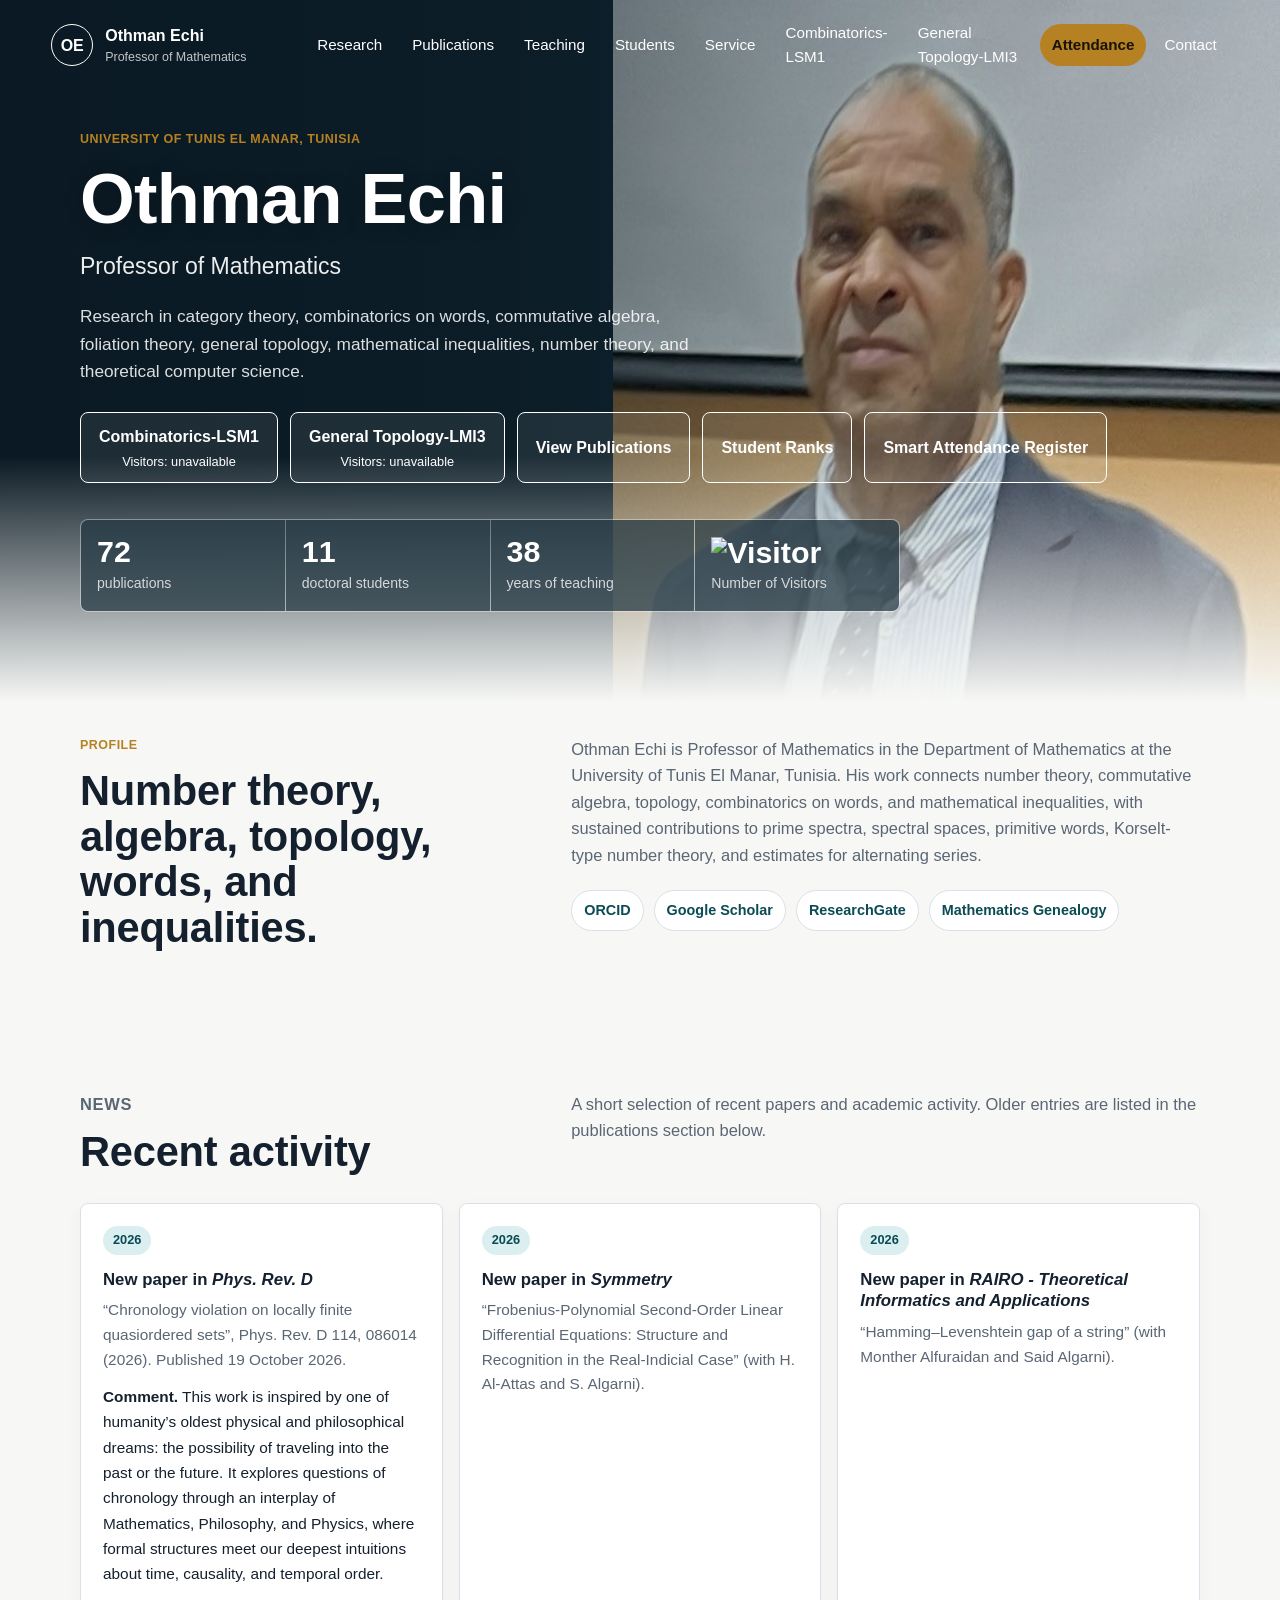
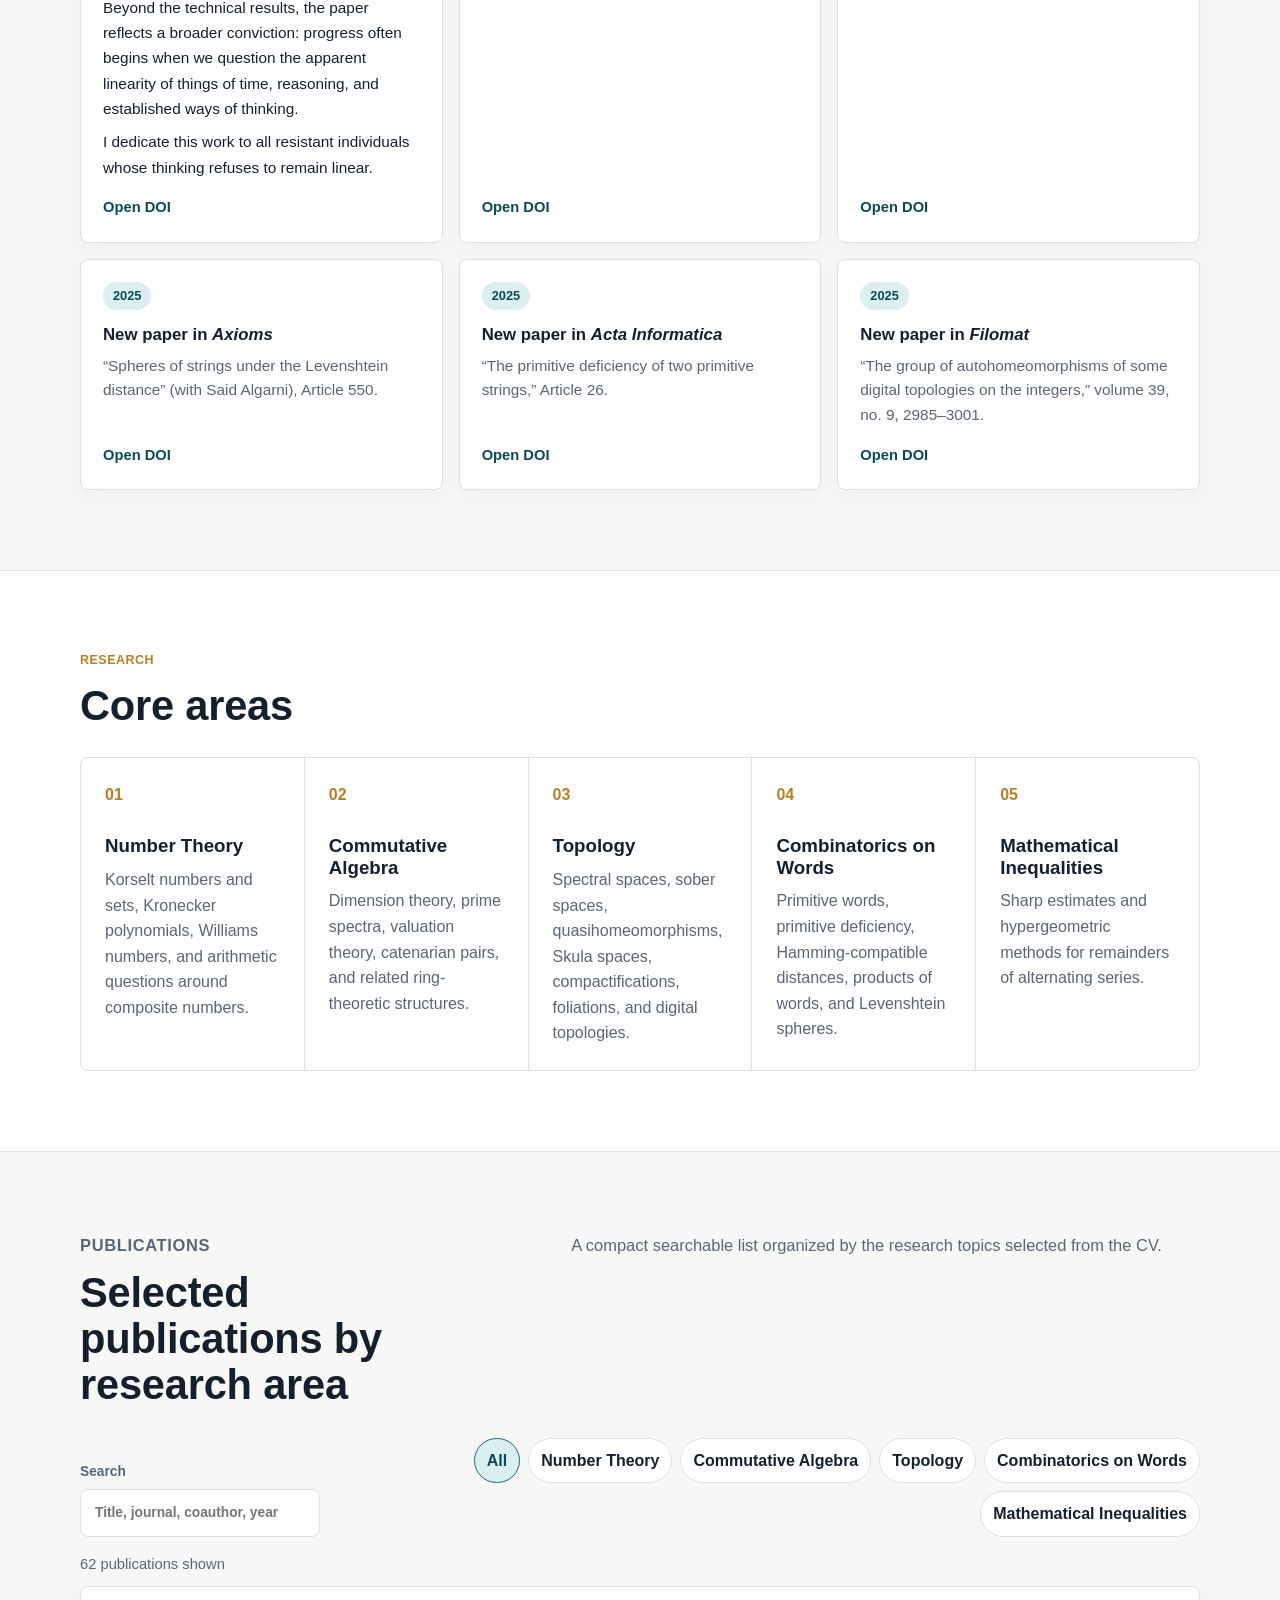
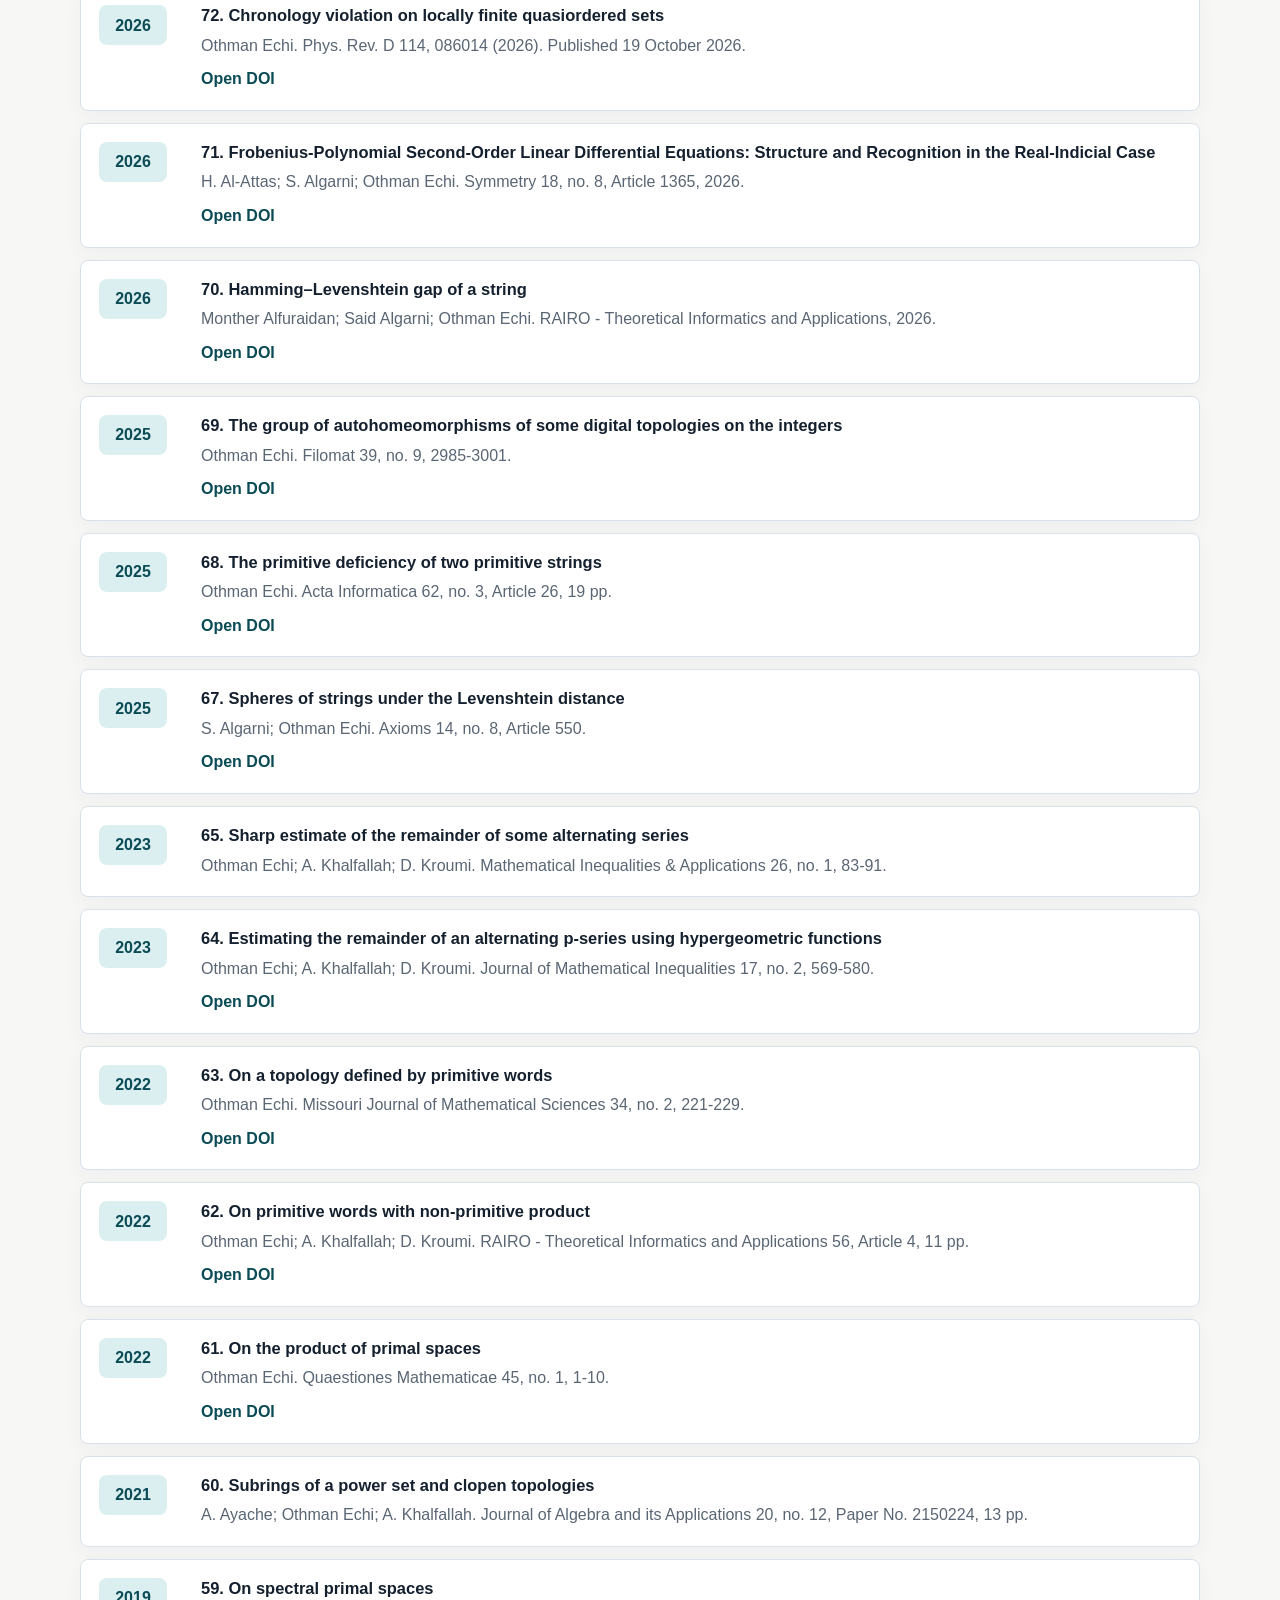
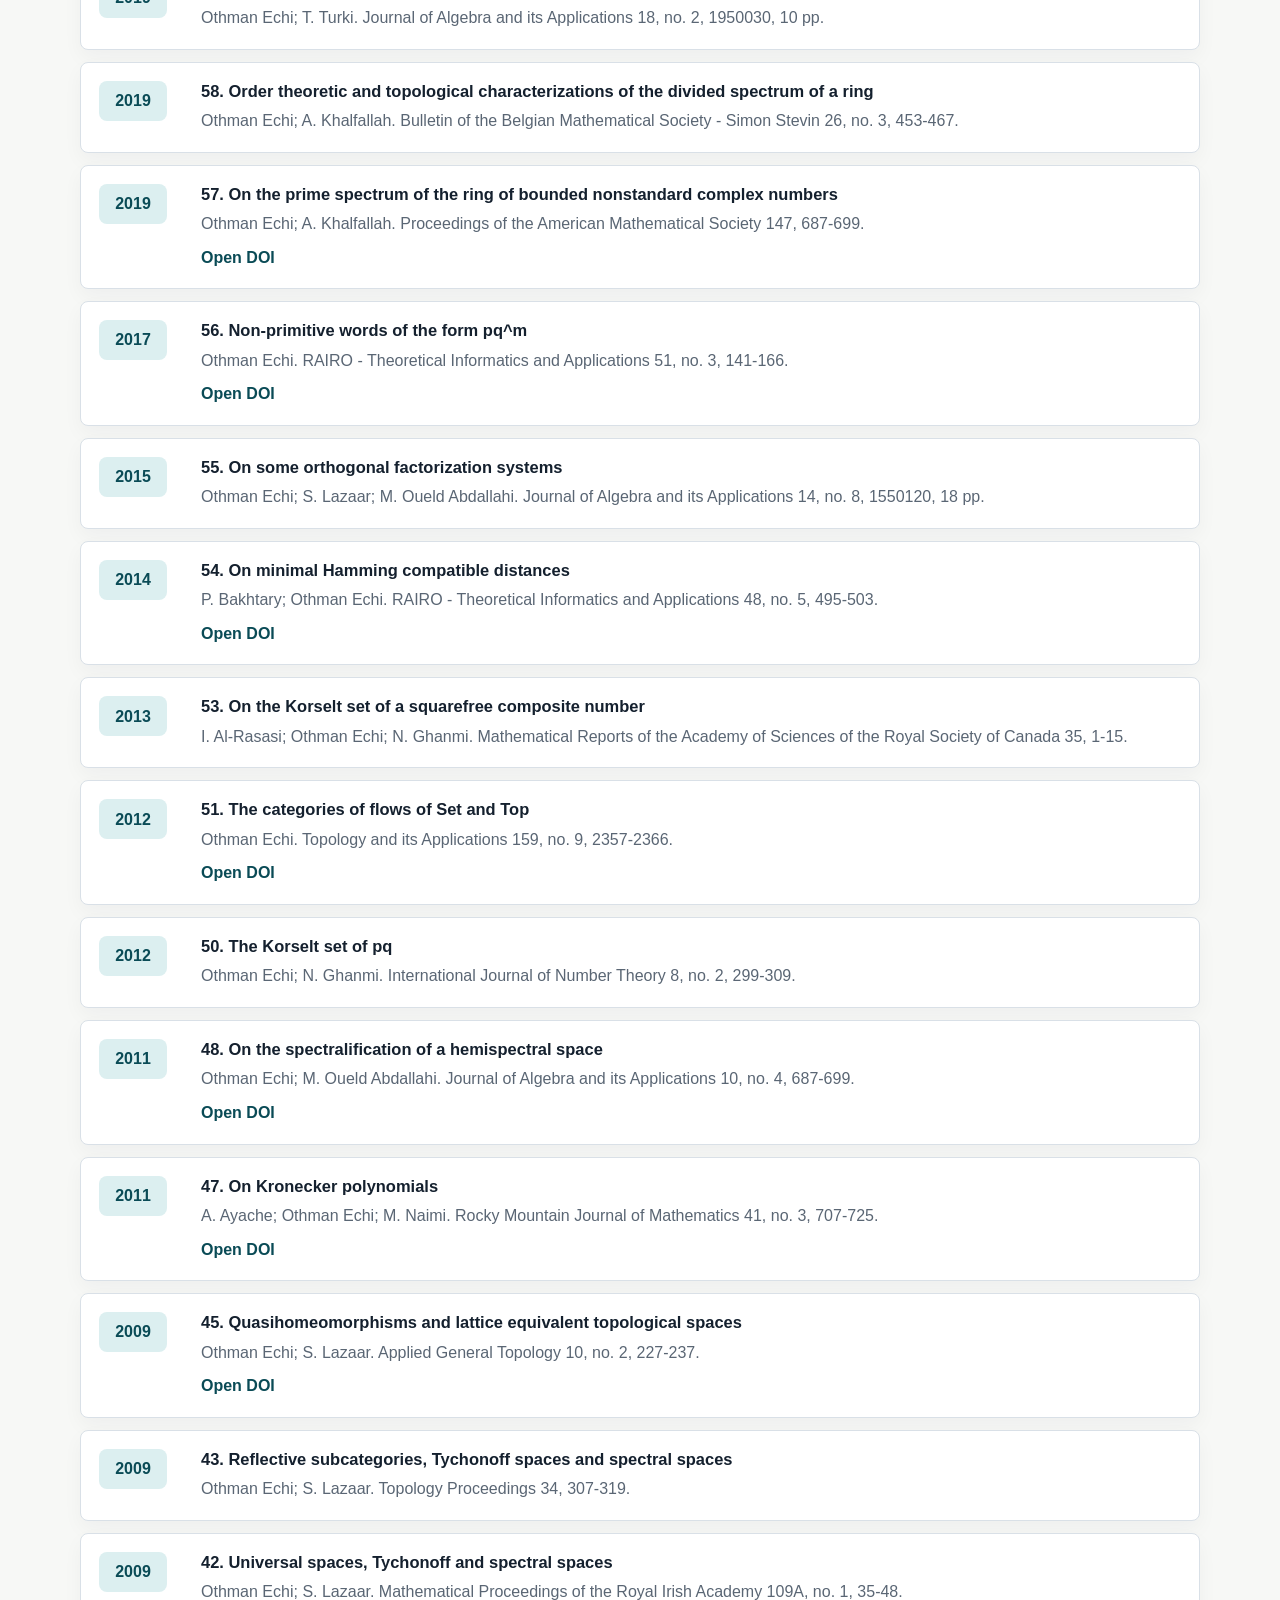
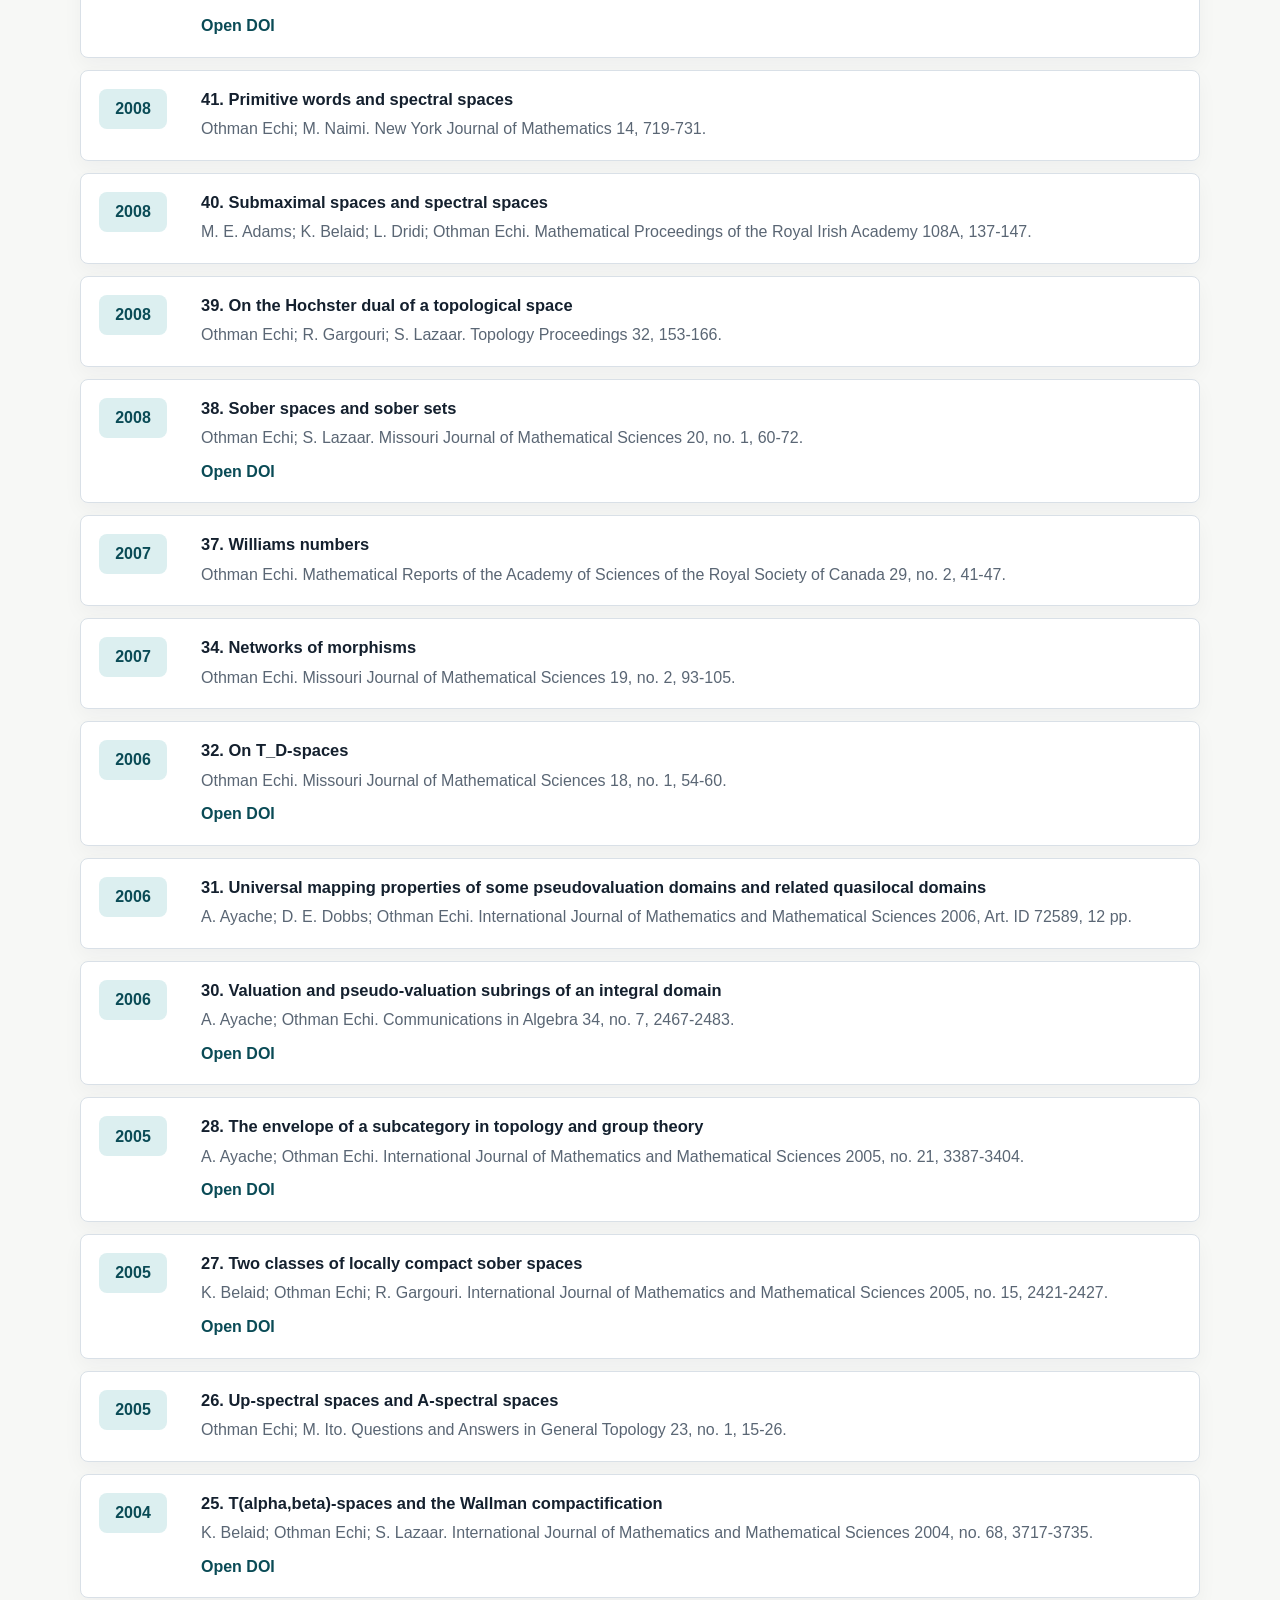
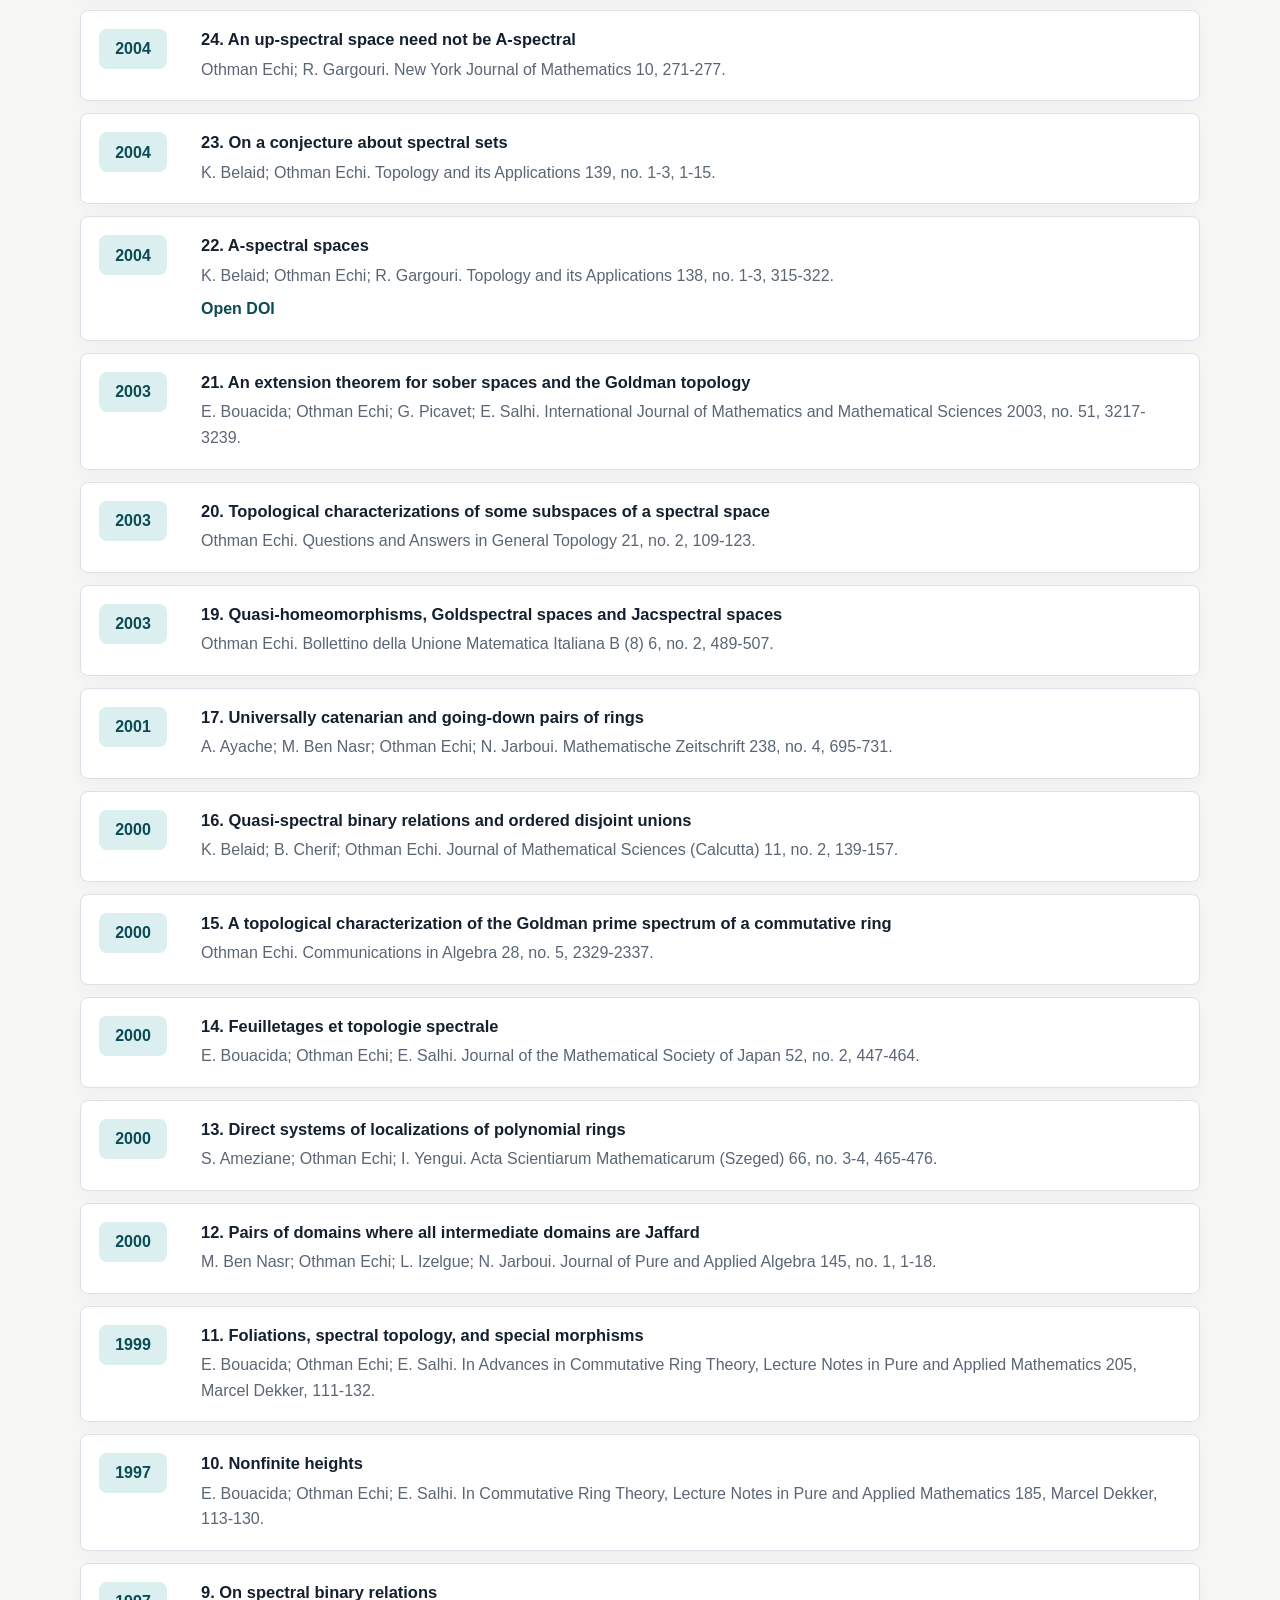
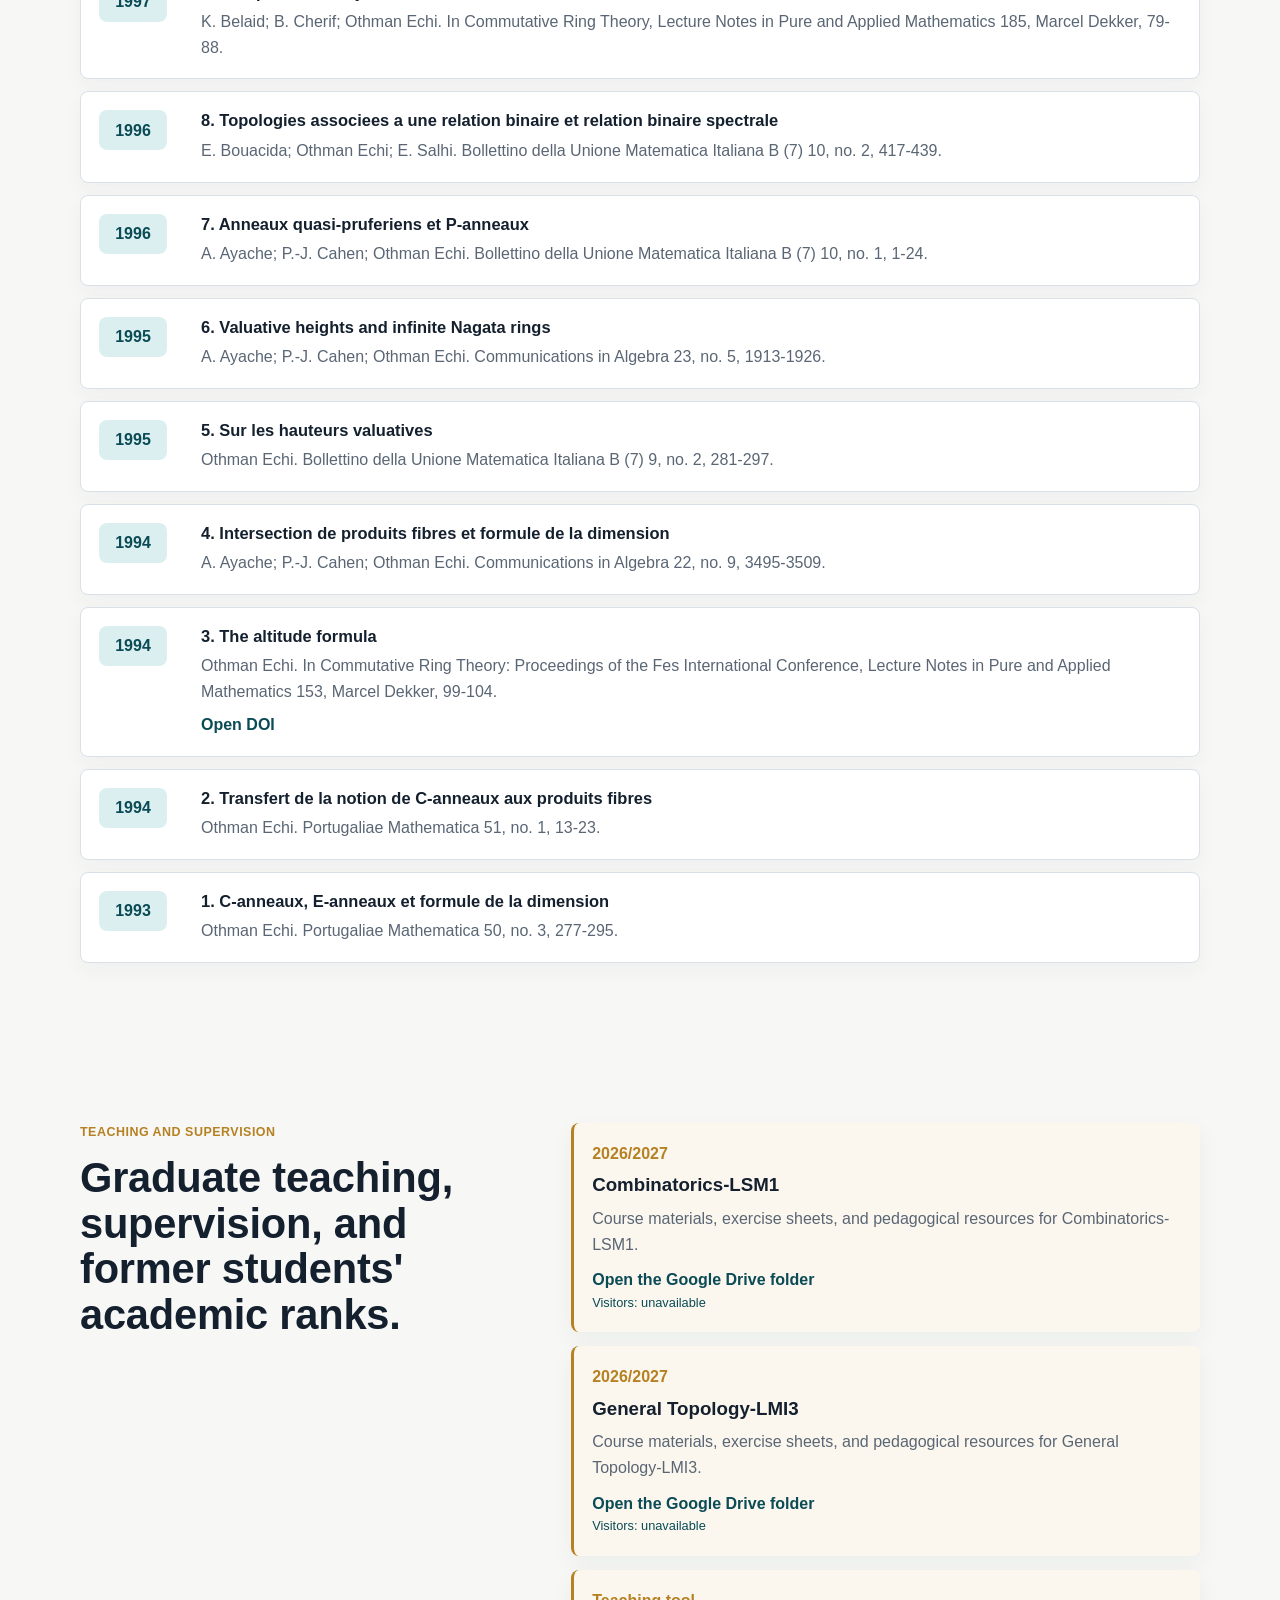
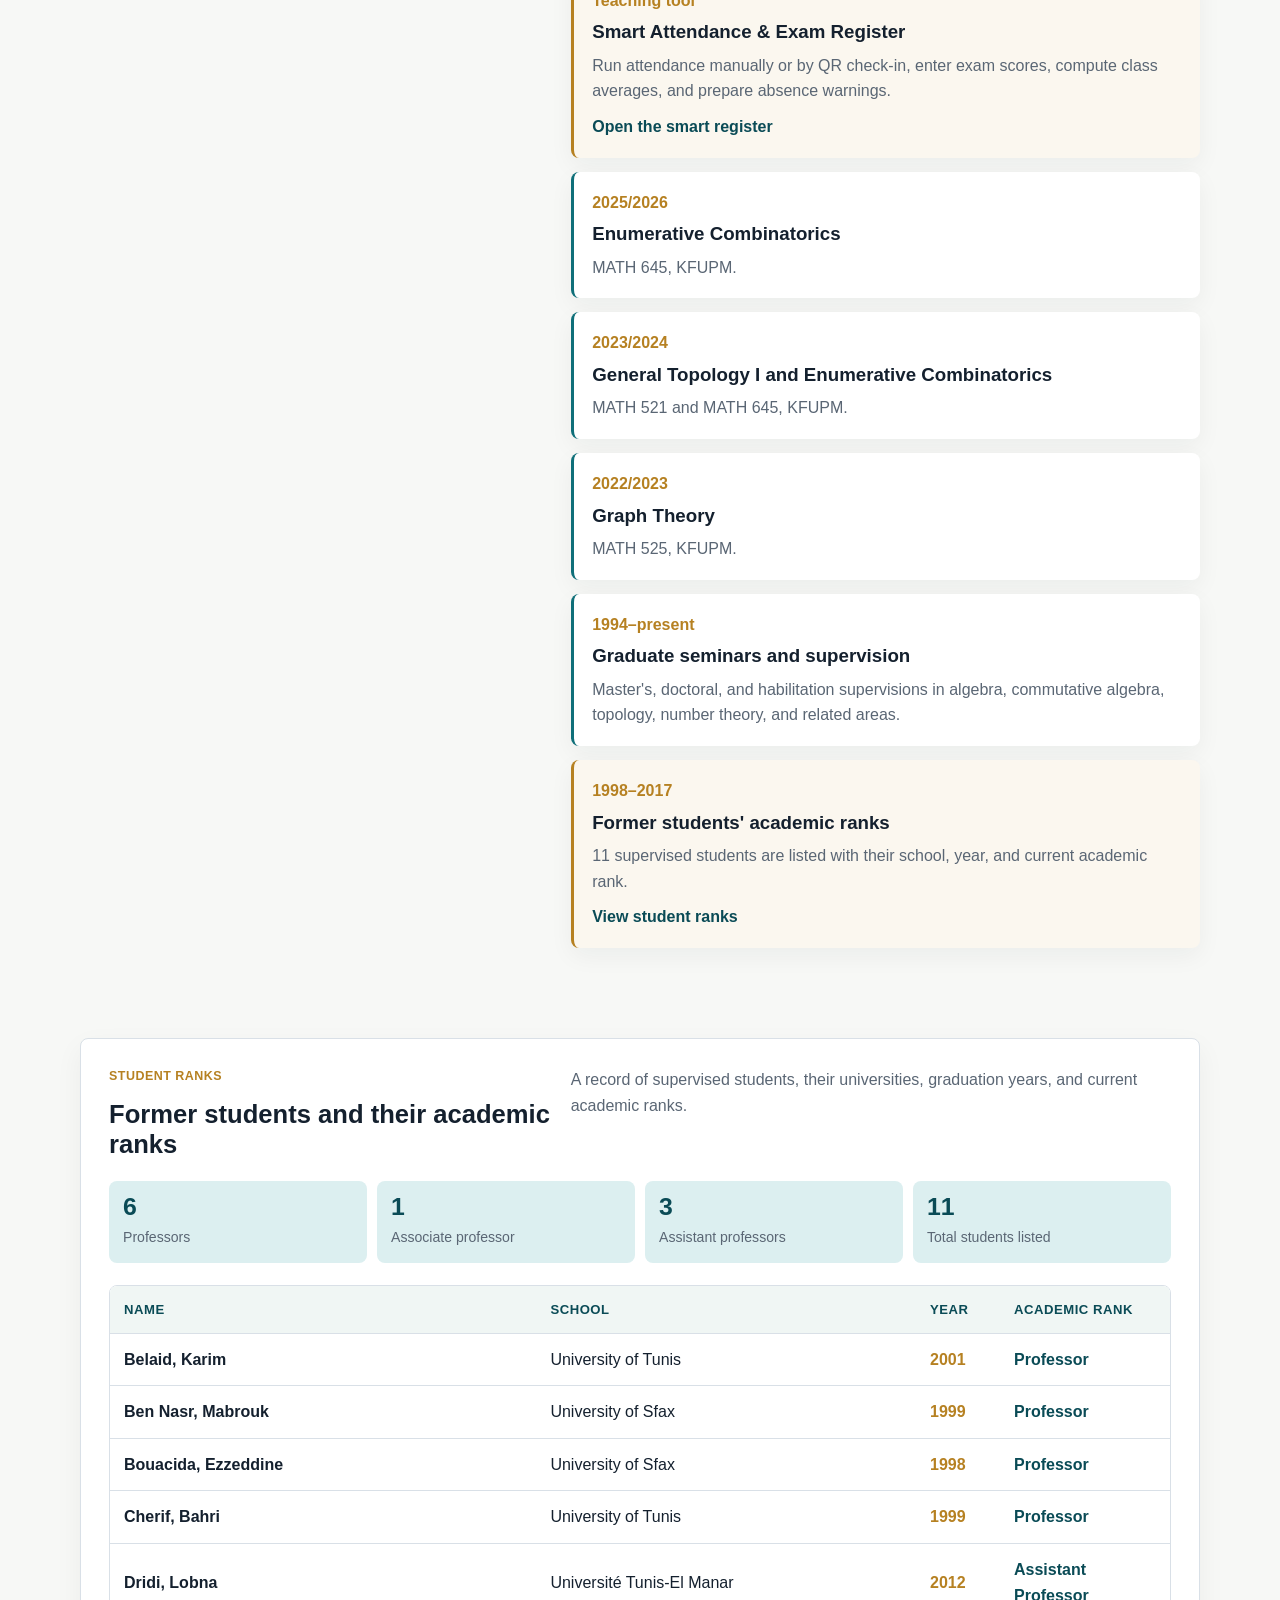
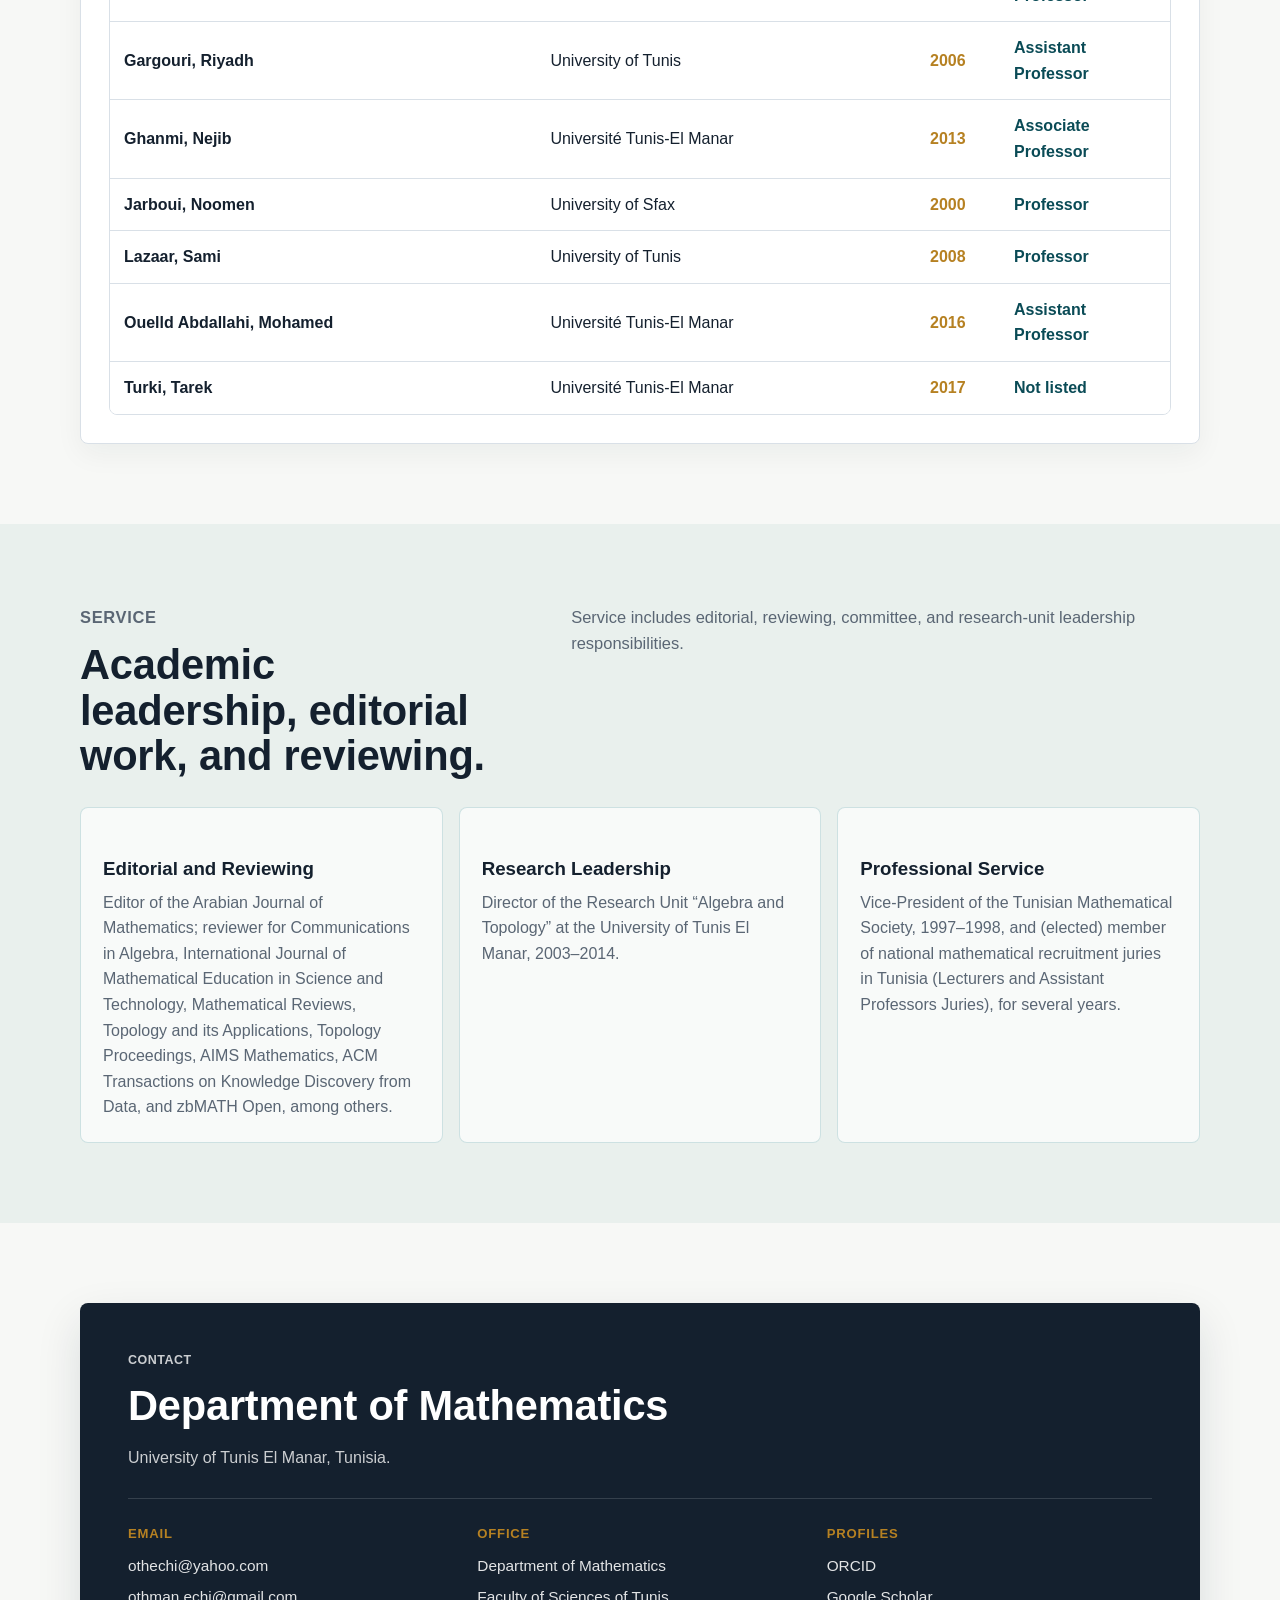
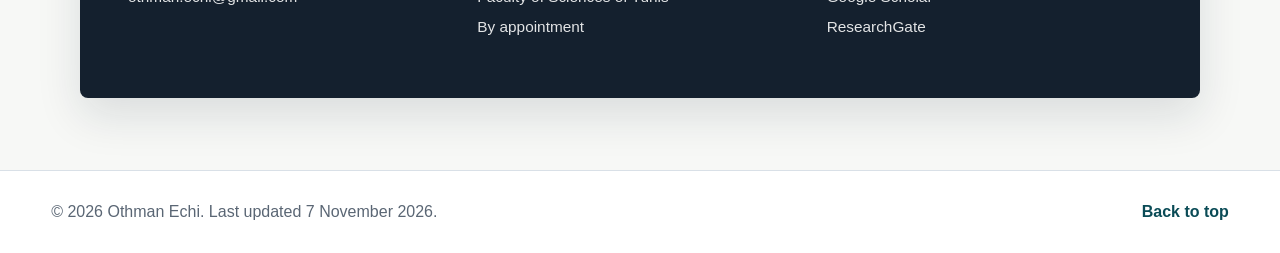
==== commit fe5c7f45: "Update published Physical Review D citation and November footer" ====
--- a/index.html
+++ b/index.html
@@ -6,10 +6,9 @@
   <meta name="description" content="Academic homepage of Othman Echi, Professor of Mathematics at University of Tunis El Manar, Tunisia. Research in category theory, combinatorics on words, commutative algebra, foliation theory, general topology, mathematical inequalities, number theory, and theoretical computer science.">
   <meta name="author" content="Othman Echi">
   <title>Othman Echi | Professor of Mathematics</title>
-  <link rel="stylesheet" href="assets/site.css?v=20260929-updates">
-  <script defer src="assets/site.js"></script>
+  <link rel="stylesheet" href="assets/site.css?v=20260919-counters">
+  <script defer src="assets/site.js?v=20261107"></script>
   <script defer src="assets/course-analytics.js?v=20260919-en"></script>
-  <script defer src="assets/course-updates.js?v=20260929"></script>
 </head>
 <body>
   <a class="skip-link" href="#main">Skip to content</a>
@@ -119,10 +118,10 @@
       <ol class="news-list">
         <li class="news-item" data-news-doi="10.1103/pm11-f75t">
           <time datetime="2026">2026</time>
-          <h3>Forthcoming paper in <em>Phys. Rev. D</em></h3>
+          <h3>New paper in <em>Phys. Rev. D</em></h3>
           <p>
             &ldquo;Chronology violation on locally finite quasiordered sets&rdquo;,
-            Accepted 9 September, 2026.
+            Phys. Rev. D 114, 086014 (2026). Published 19 October 2026.
           </p>
           <div class="news-comment">
             <p><strong>Comment.</strong> This work is inspired by one of humanity&rsquo;s oldest physical and philosophical dreams: the possibility of traveling into the past or the future. It explores questions of chronology through an interplay of Mathematics, Philosophy, and Physics, where formal structures meet our deepest intuitions about time, causality, and temporal order.</p>
@@ -246,7 +245,7 @@
           <time datetime="2026">2026</time>
           <div>
             <h3>72. Chronology violation on locally finite quasiordered sets</h3>
-            <p>Othman Echi. Phys. Rev. D - Accepted 9 September, 2026.</p>
+            <p>Othman Echi. Phys. Rev. D 114, 086014 (2026). Published 19 October 2026.</p>
             <a href="https://doi.org/10.1103/pm11-f75t" rel="noopener">Open DOI</a>
           </div>
         </article>
@@ -752,10 +751,6 @@
           <h3>Combinatorics-LSM1</h3>
           <p>Course materials, exercise sheets, and pedagogical resources for Combinatorics-LSM1.</p>
           <a href="https://drive.google.com/drive/folders/1UjDDTHxBOWgyOfvKD9Ov06tSq1WuuK6s?usp=sharing" rel="noopener">Open the Google Drive folder</a>
-          <div class="course-updates" id="combinatorics-updates" hidden>
-            <iframe title="Combinatorics-LSM1: latest updates and email subscription" loading="lazy" referrerpolicy="no-referrer"></iframe>
-            <p class="course-updates-fallback"><a data-course-alerts-link target="_blank" rel="noopener noreferrer">Open updates and email subscription in a new tab</a></p>
-          </div>
         </article>
         <article class="timeline-highlight">
           <time>2026/2027</time>
@@ -958,8 +953,9 @@
   </main>
 
   <footer class="site-footer">
-    <p>&copy; 2026 Othman Echi. Last updated September&nbsp;2026.</p>
+    <p>&copy; 2026 Othman Echi. Last updated 7 November 2026.</p>
     <a href="#top">Back to top</a>
   </footer>
 </body>
 </html>
+
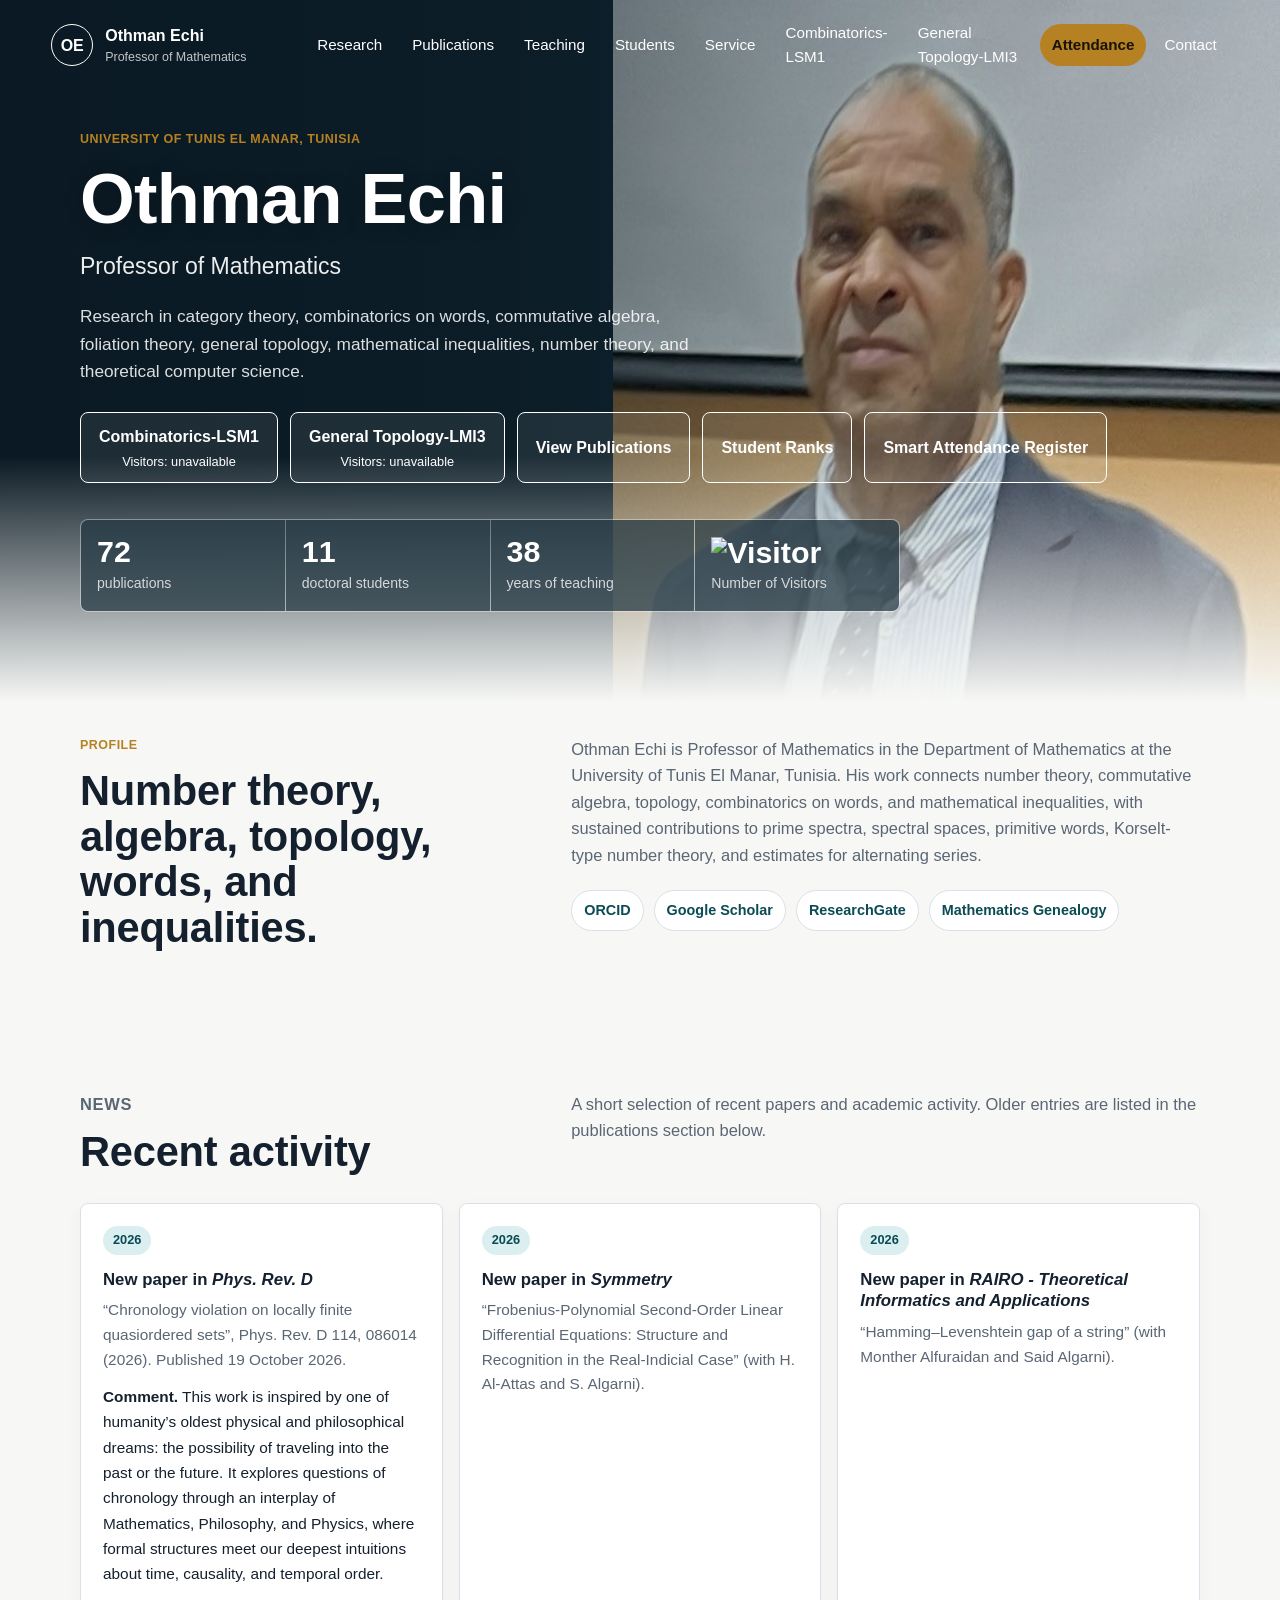
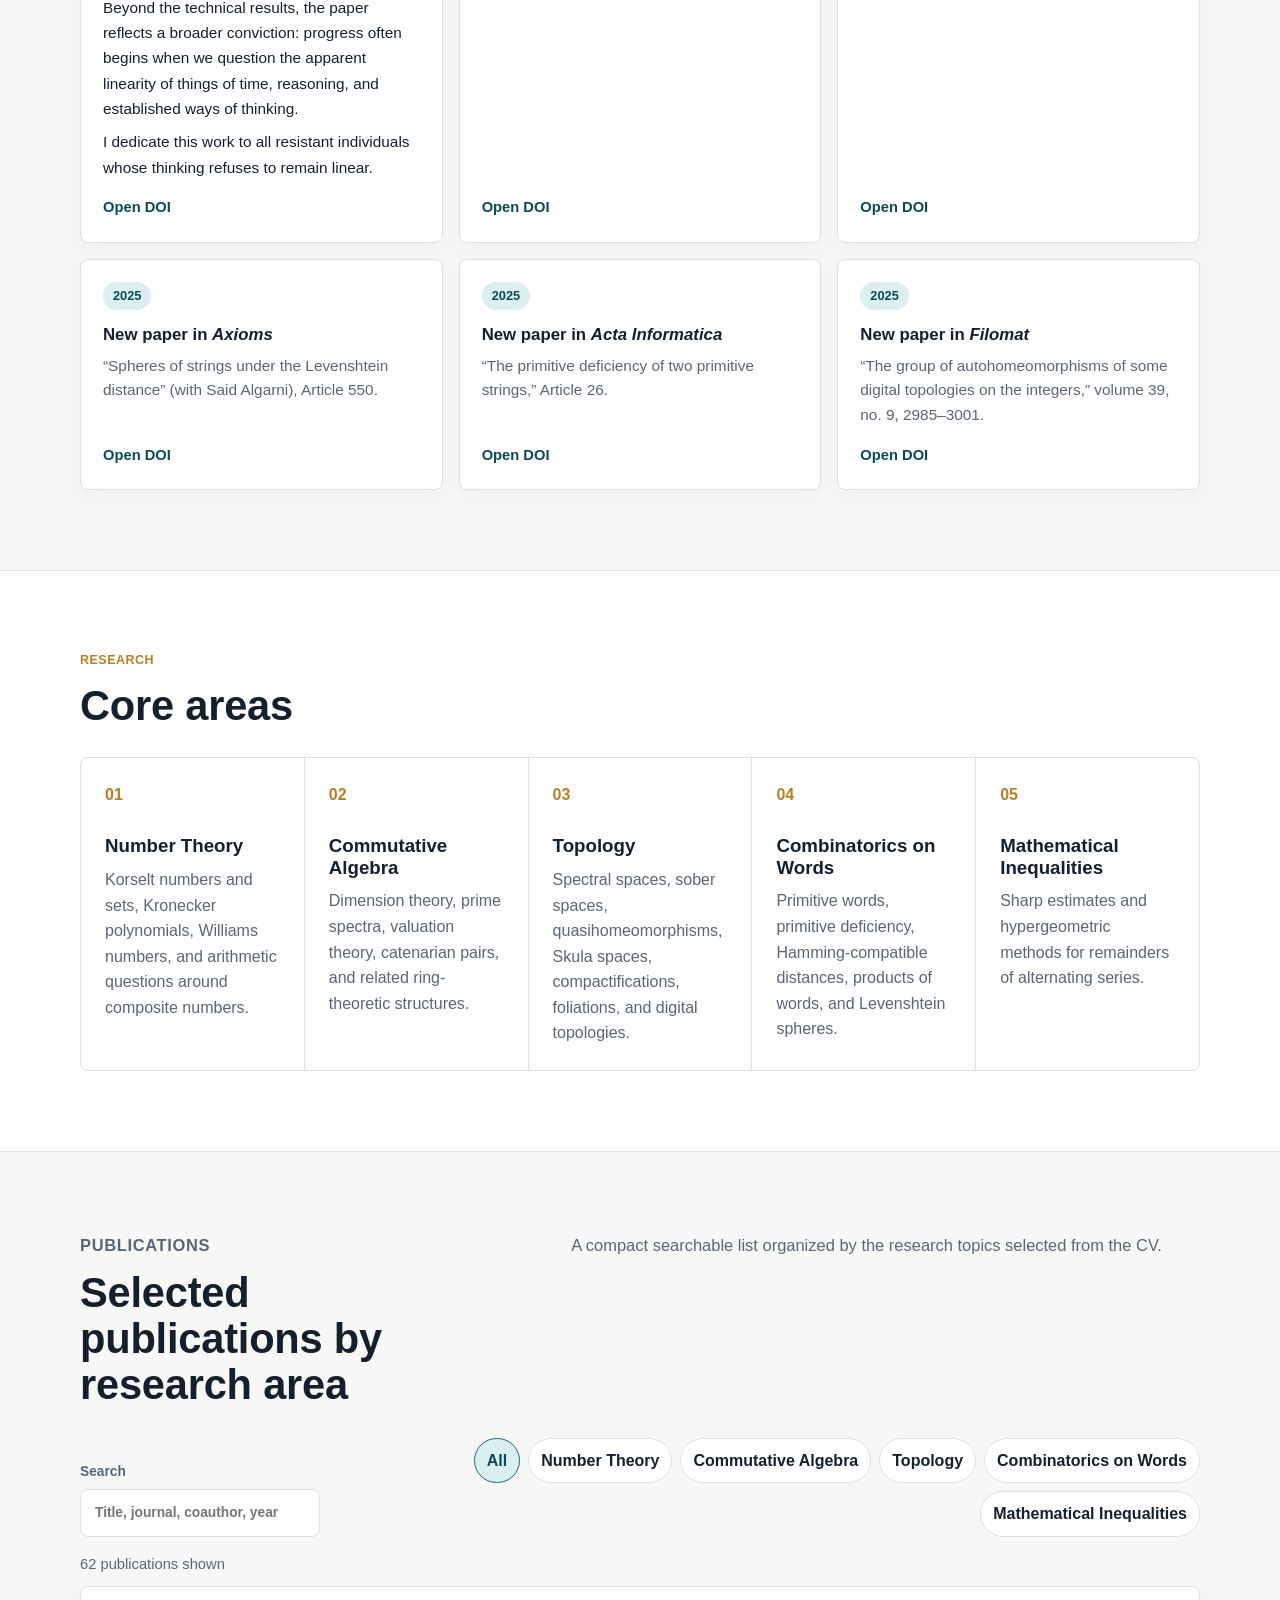
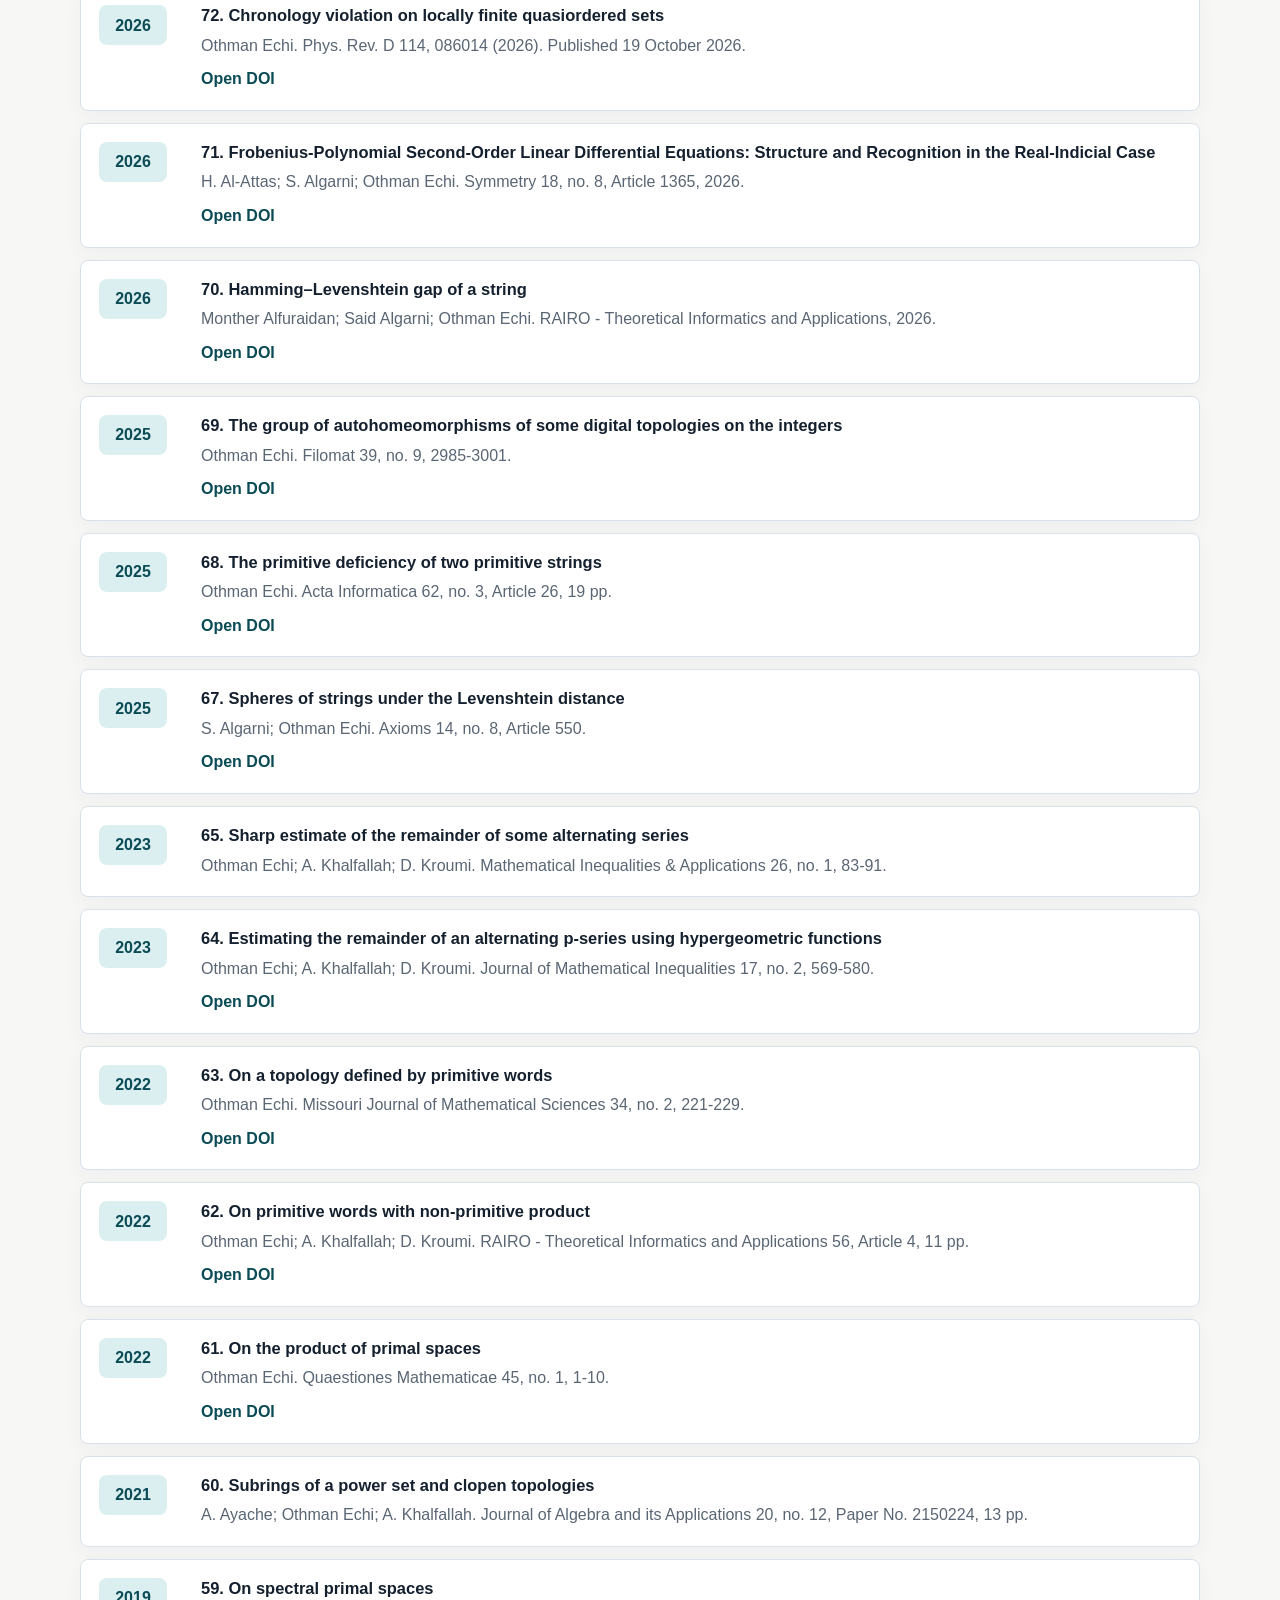
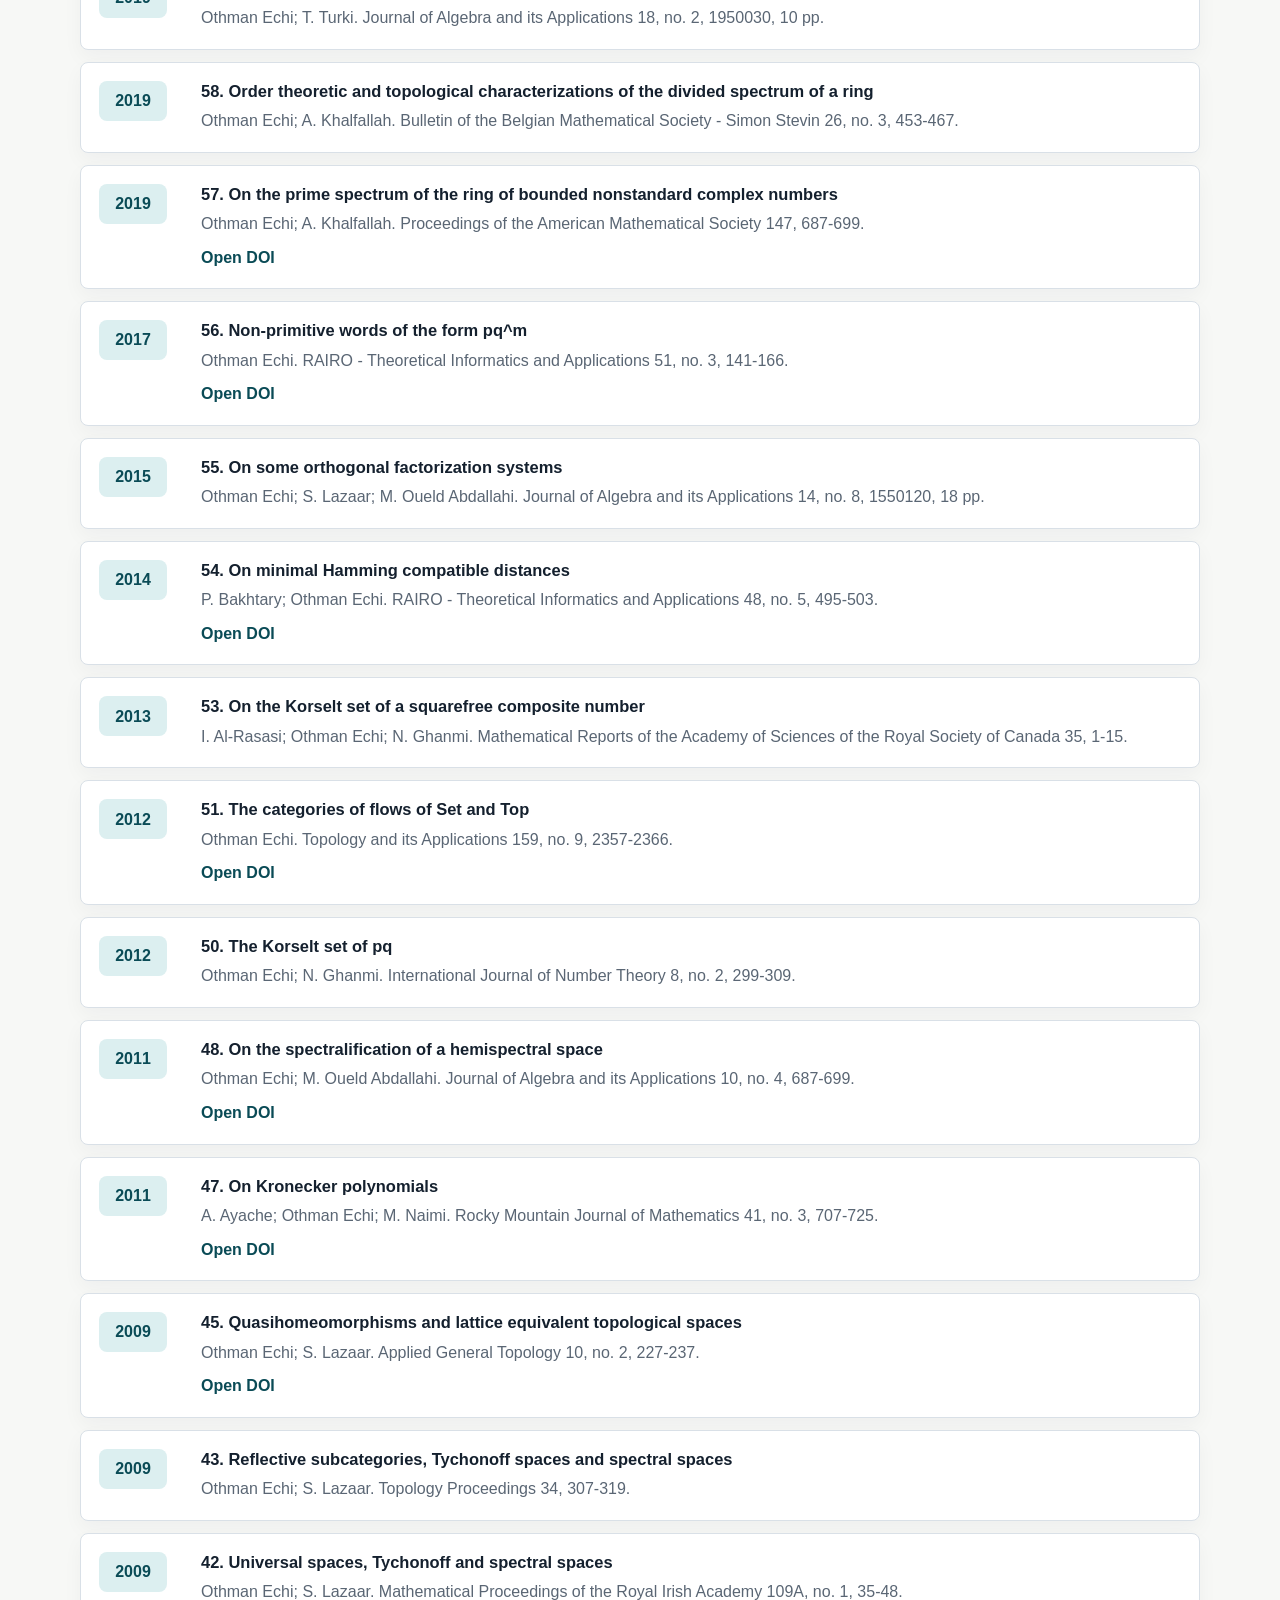
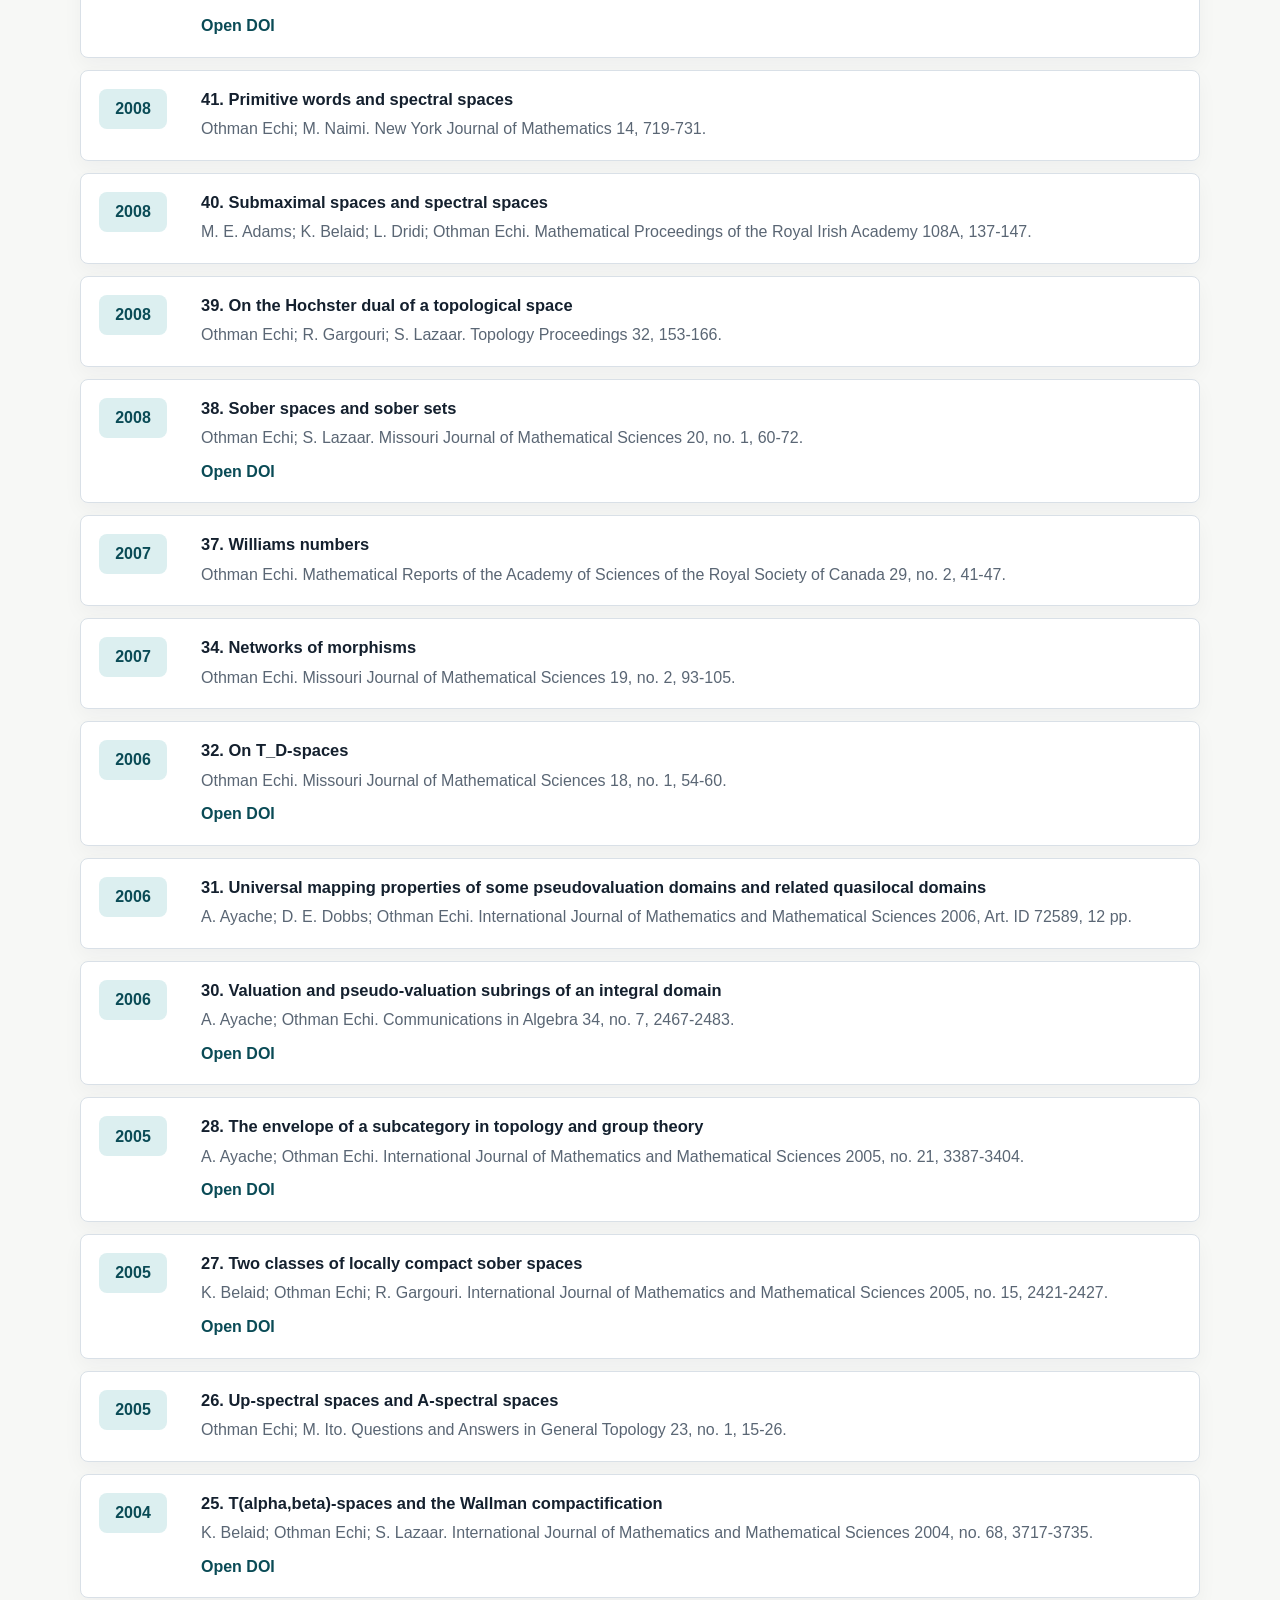
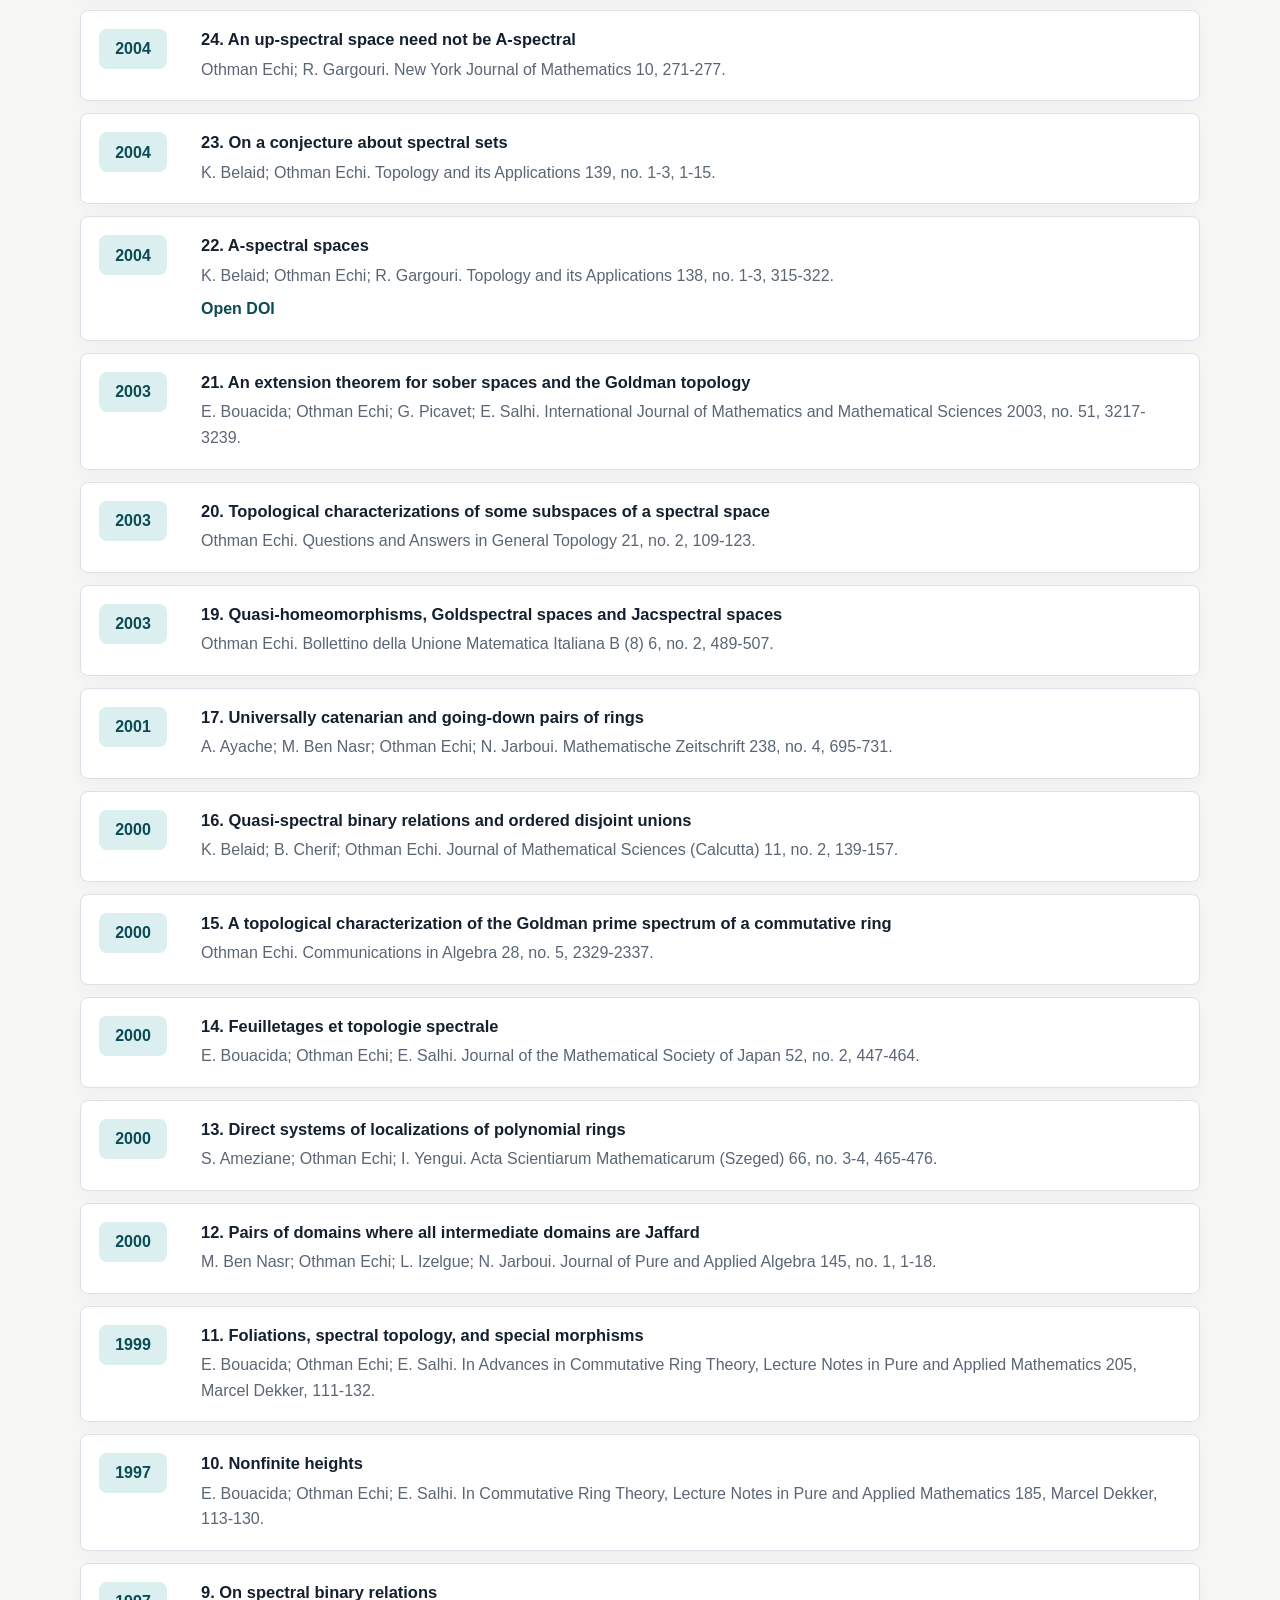
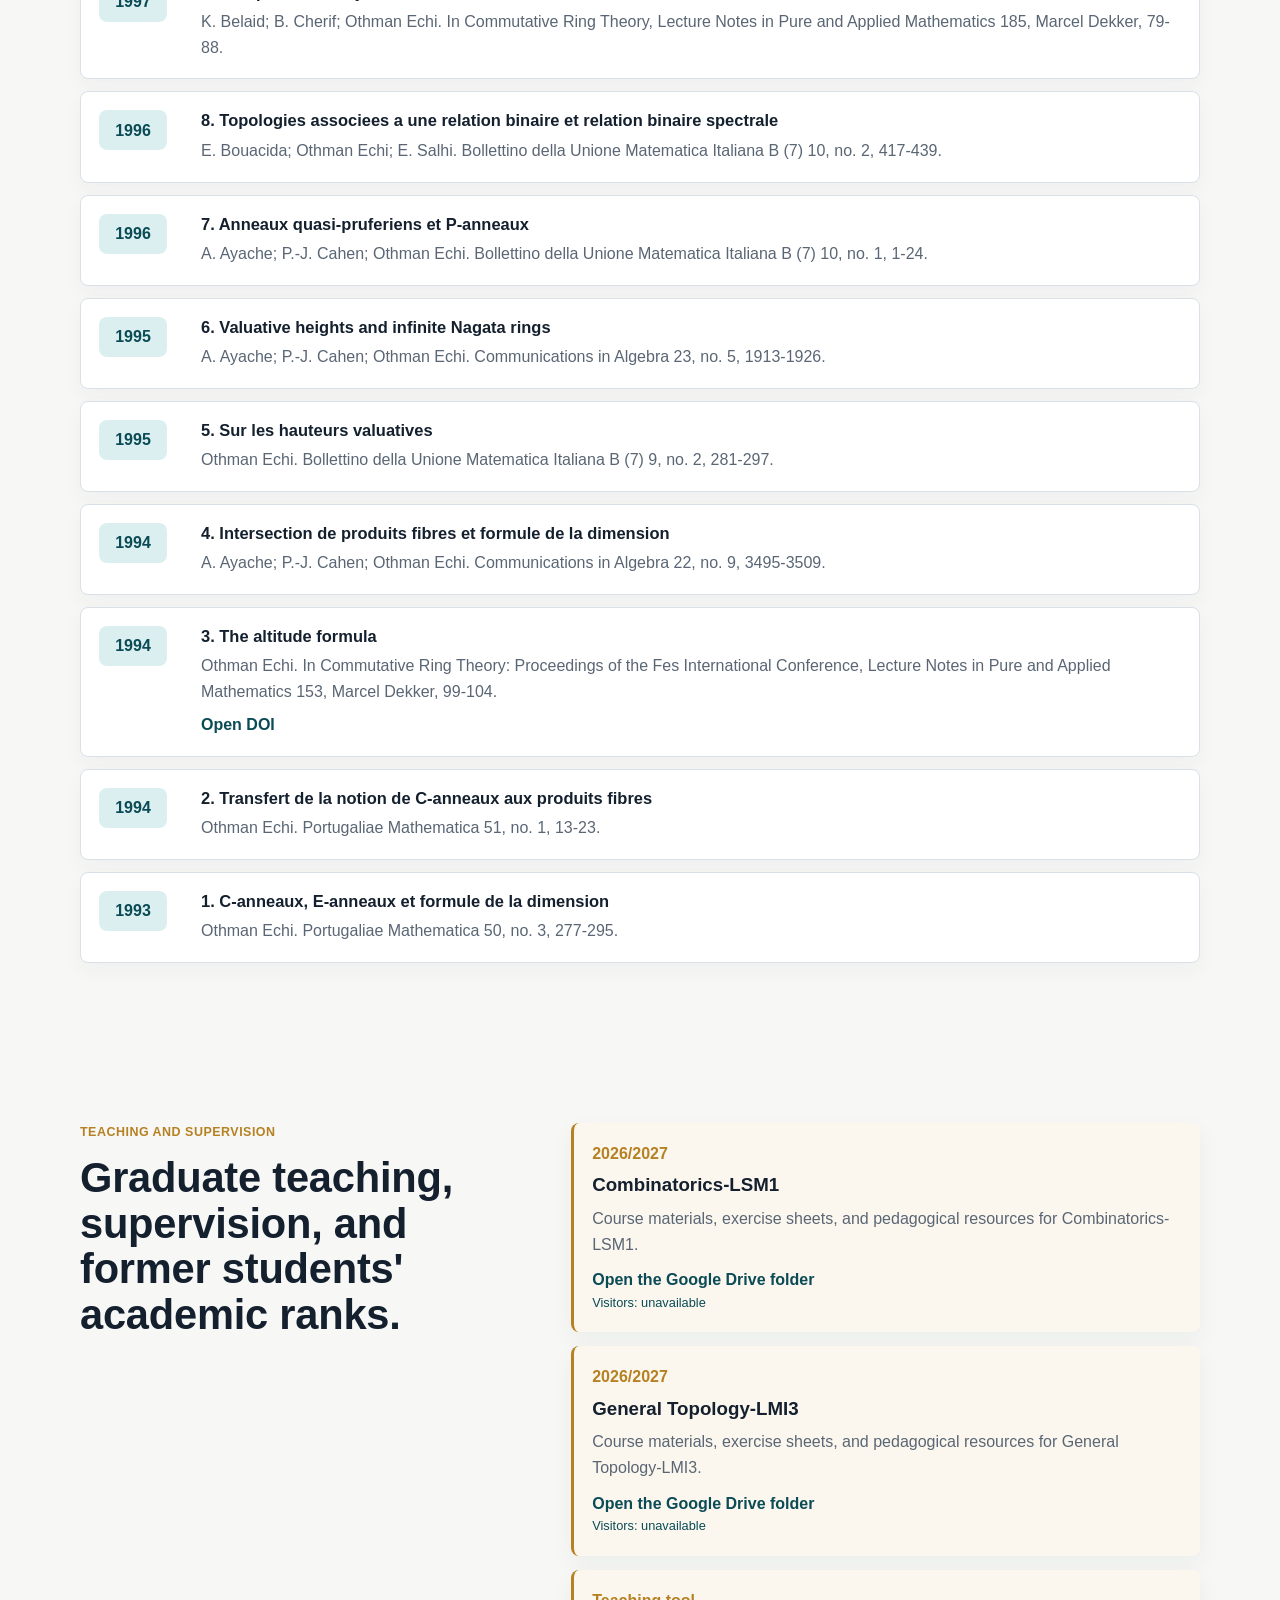
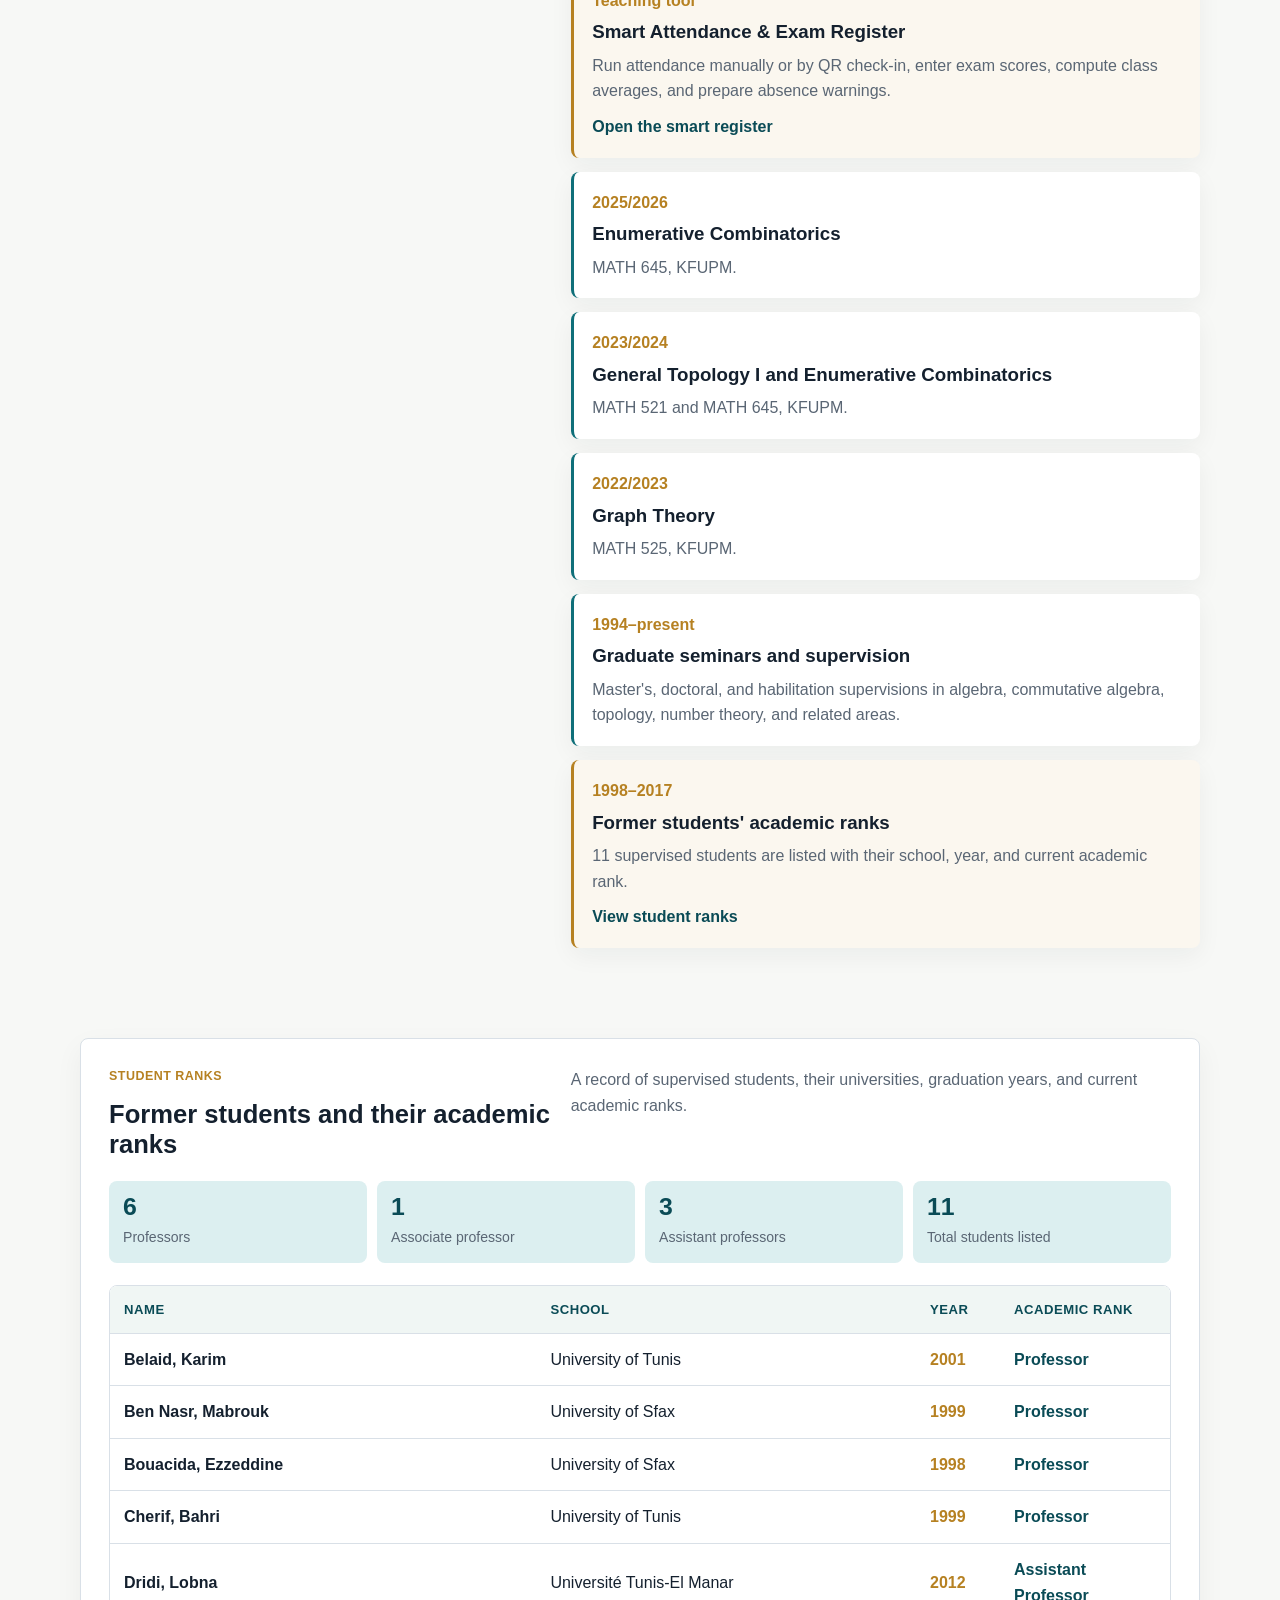
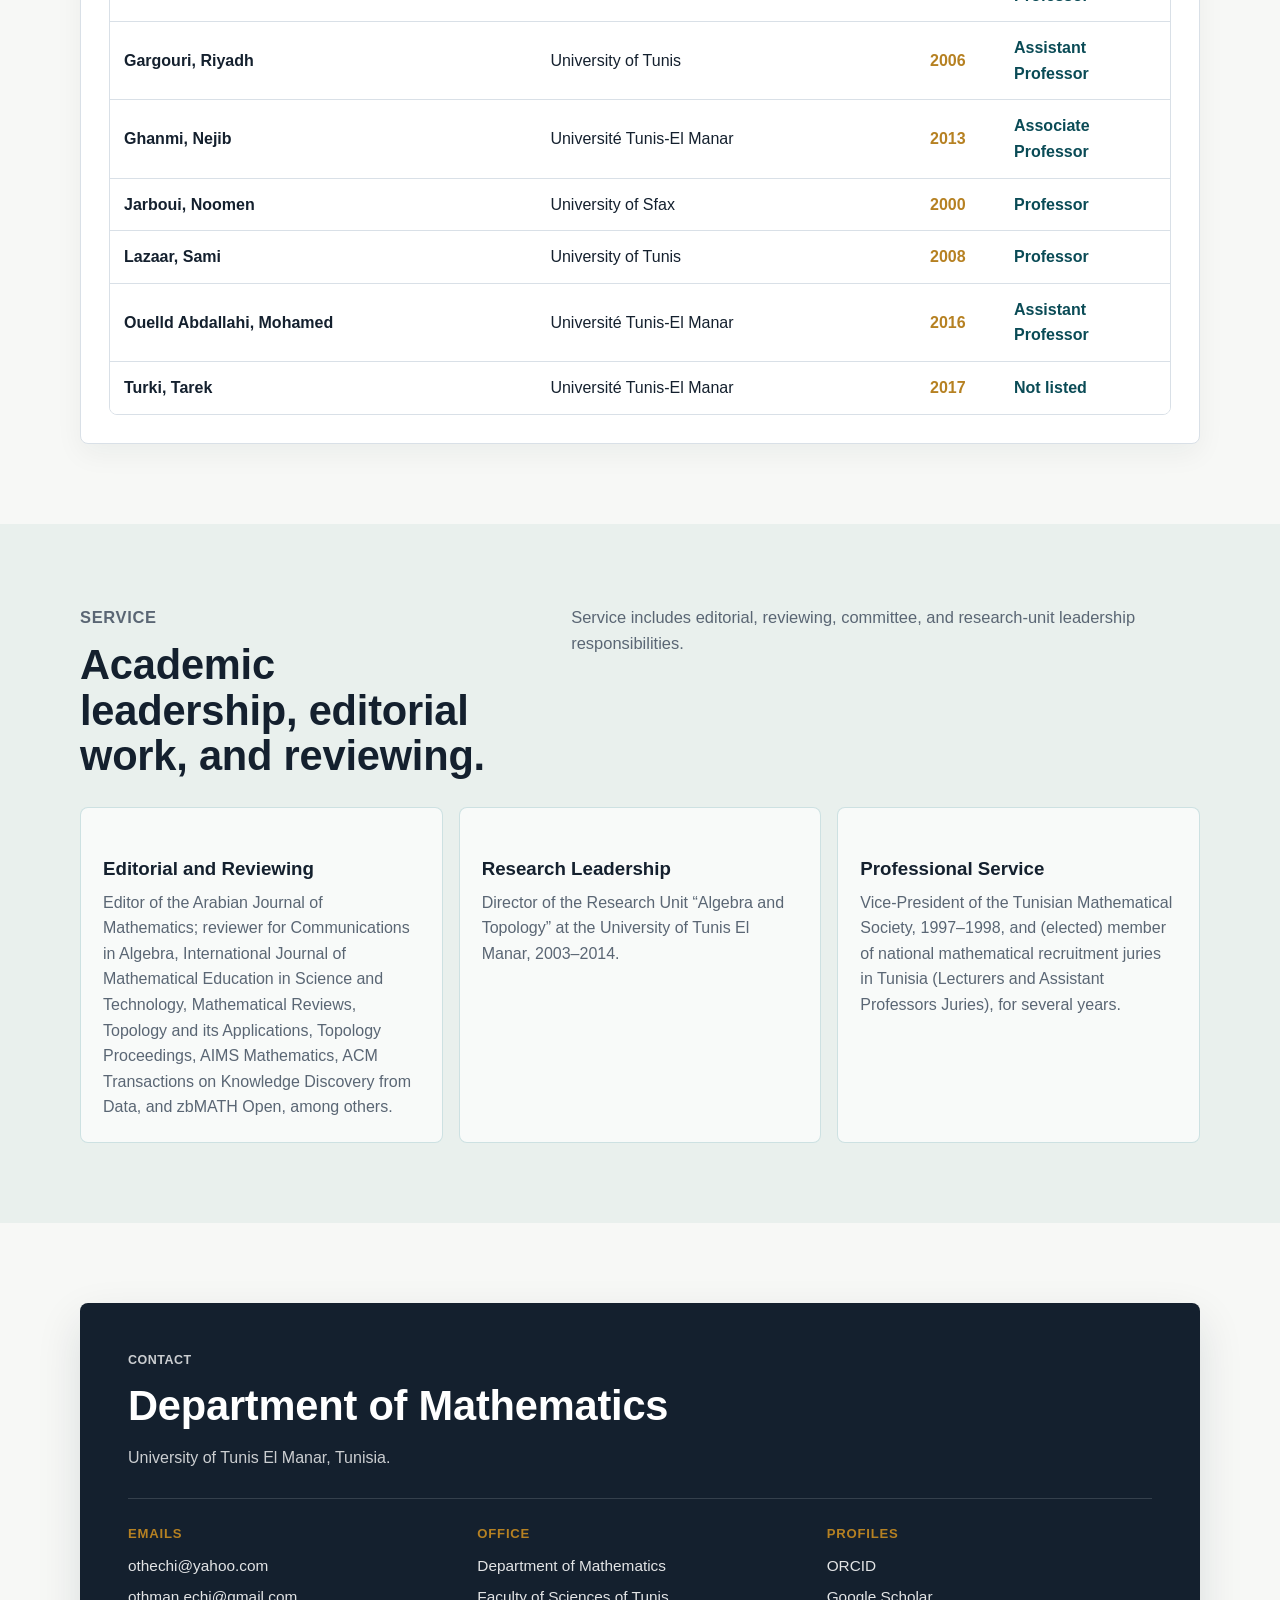
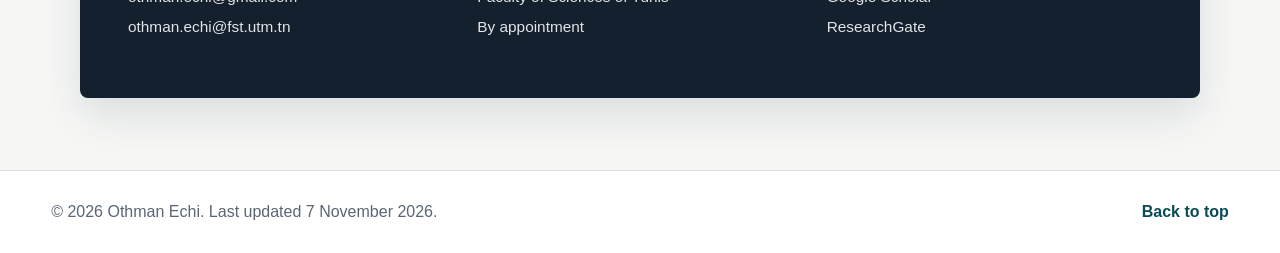
==== commit 79bd56a8: "Add university email to homepage contact details" ====
--- a/index.html
+++ b/index.html
@@ -925,10 +925,11 @@
 
         <div class="contact-grid">
           <div class="contact-block">
-            <h3>Email</h3>
+            <h3>Emails</h3>
             <ul class="contact-lines">
               <li><a href="mailto:othechi@yahoo.com">othechi@yahoo.com</a></li>
               <li><a href="mailto:othman.echi@gmail.com">othman.echi@gmail.com</a></li>
+              <li><a href="mailto:othman.echi@fst.utm.tn">othman.echi@fst.utm.tn</a></li>
             </ul>
           </div>
           <div class="contact-block">
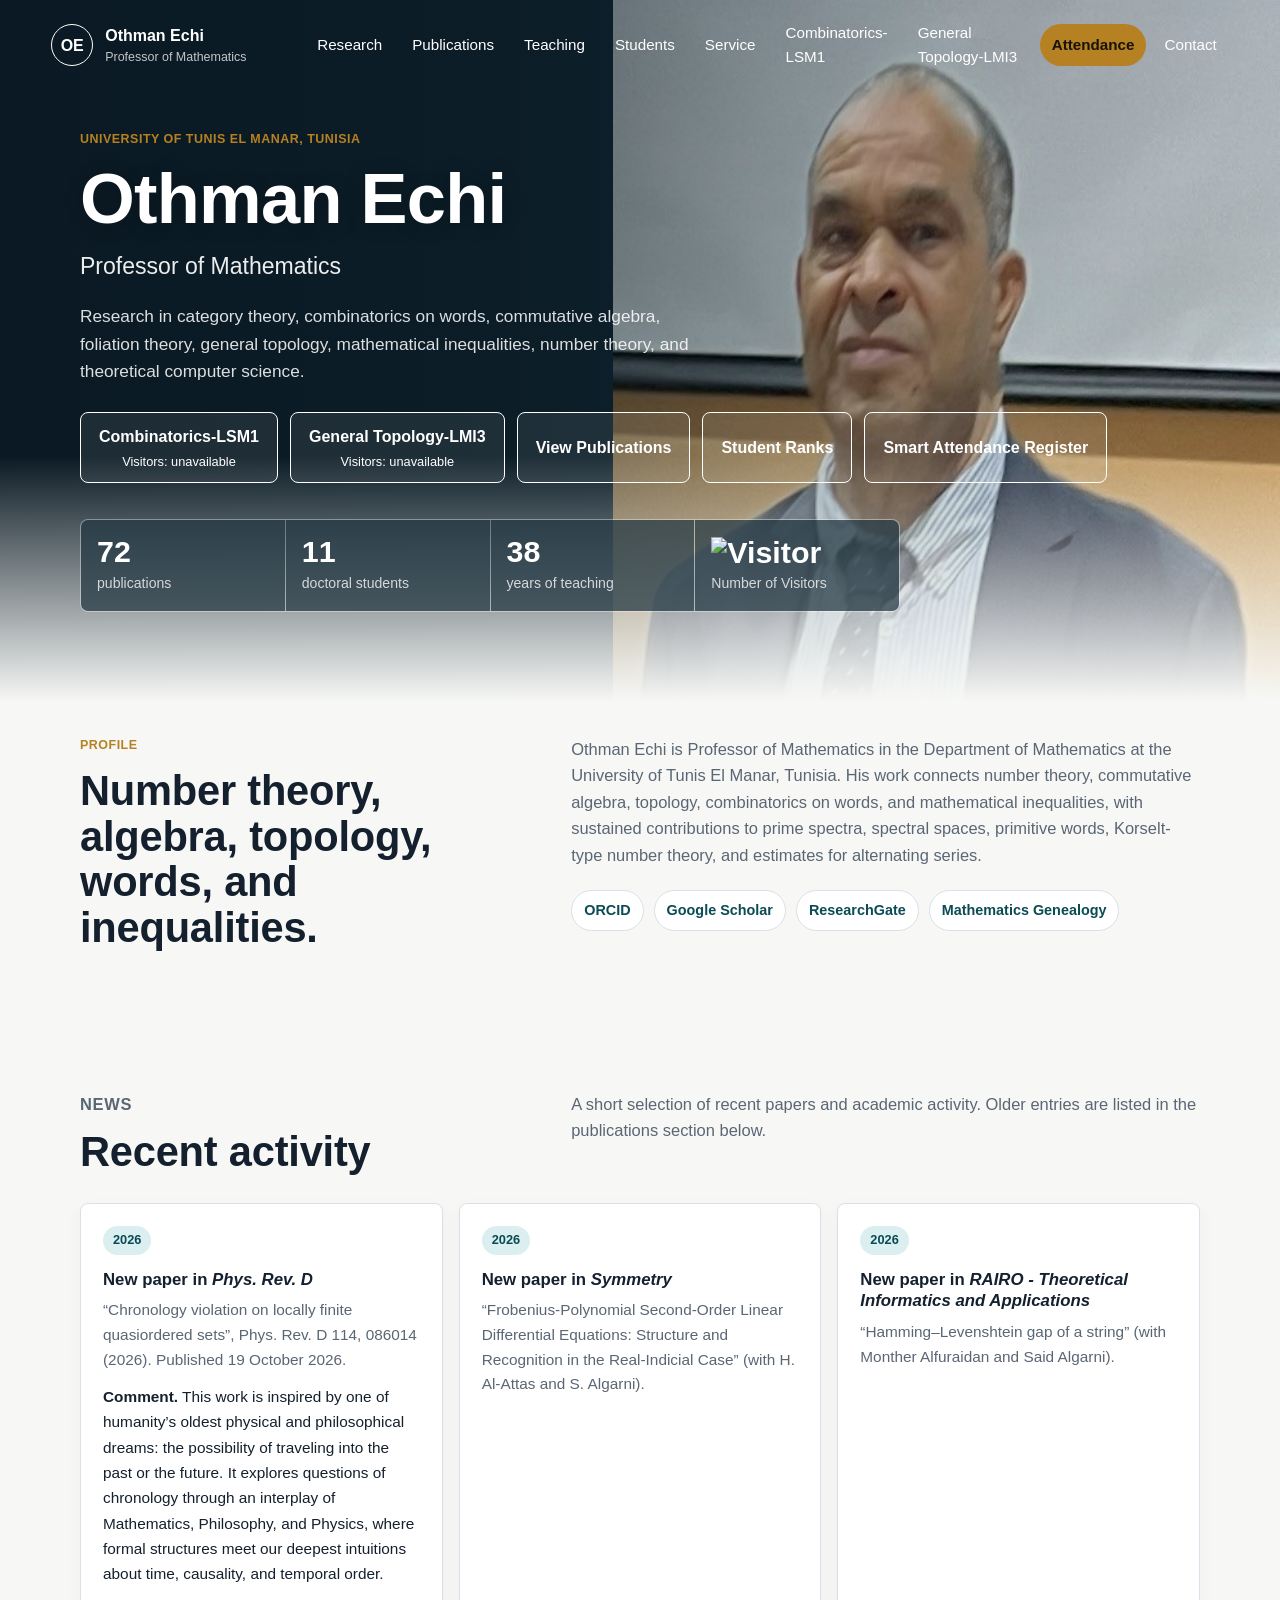
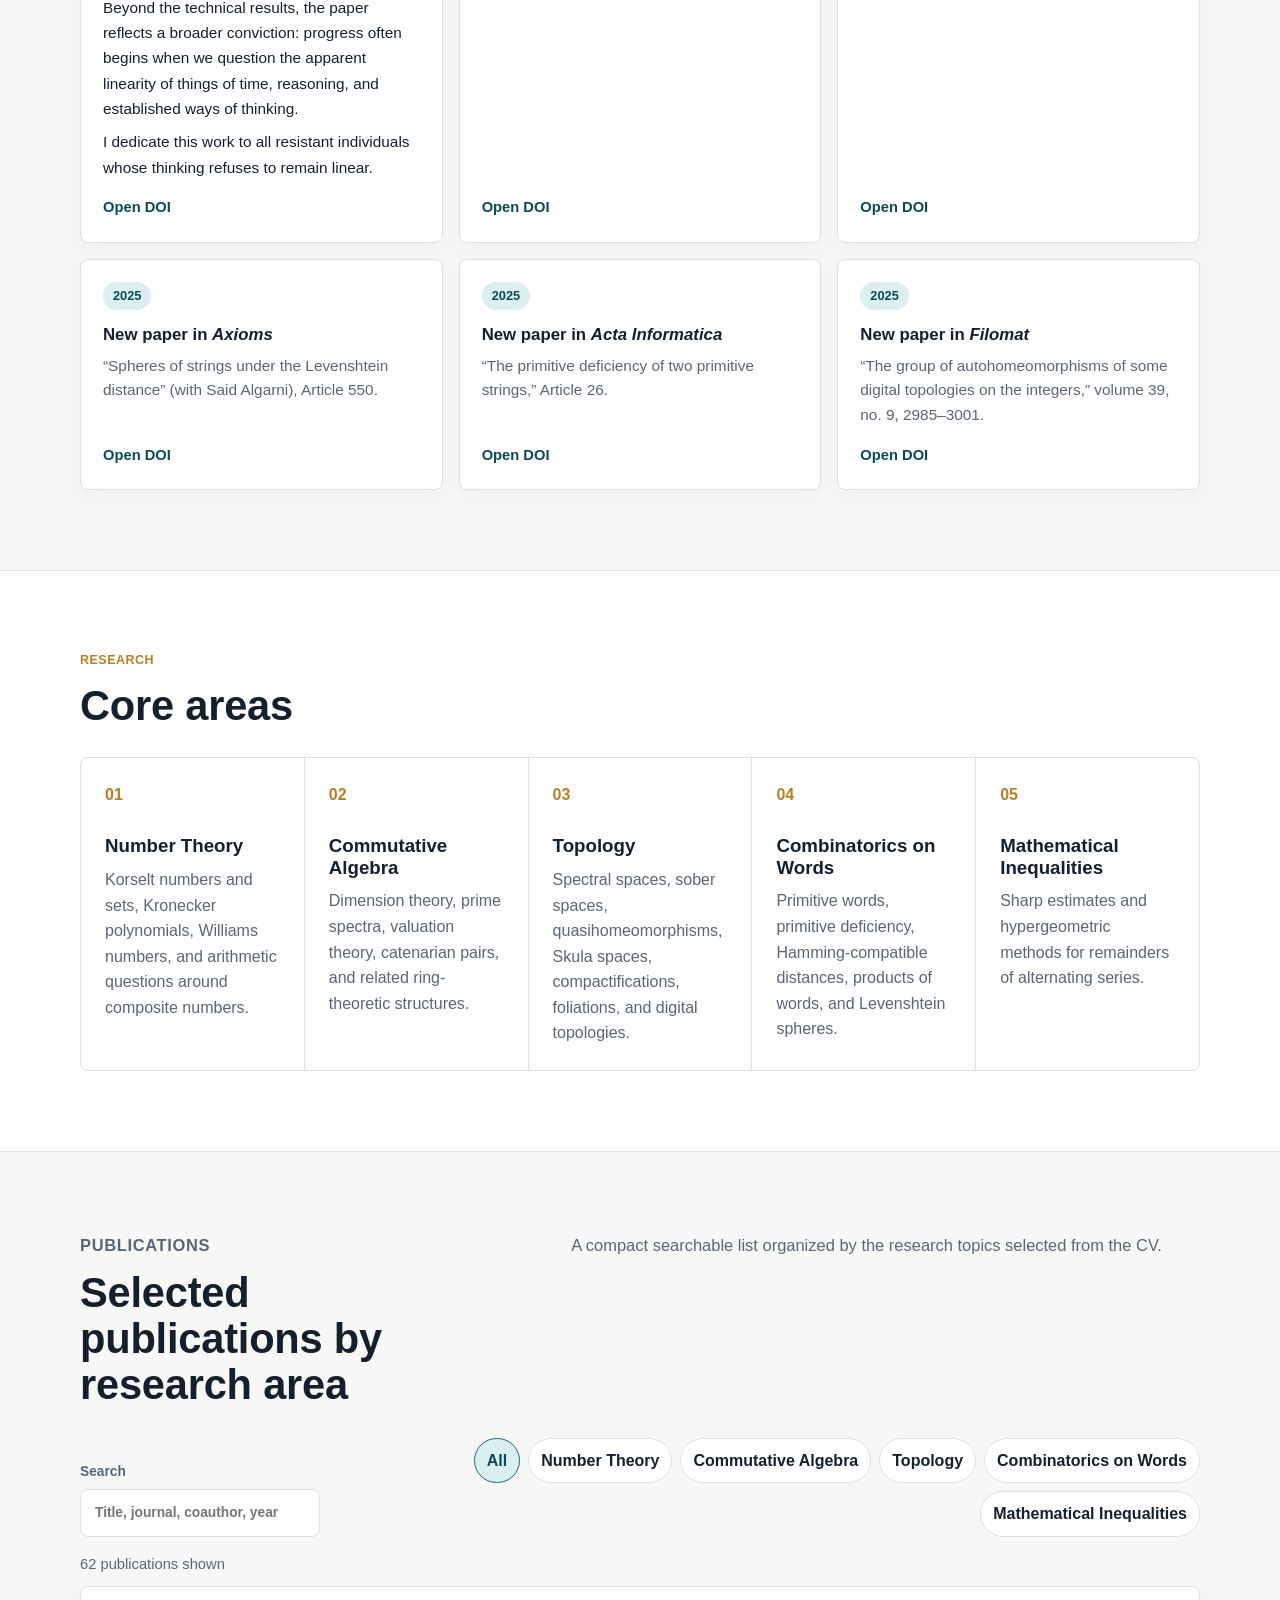
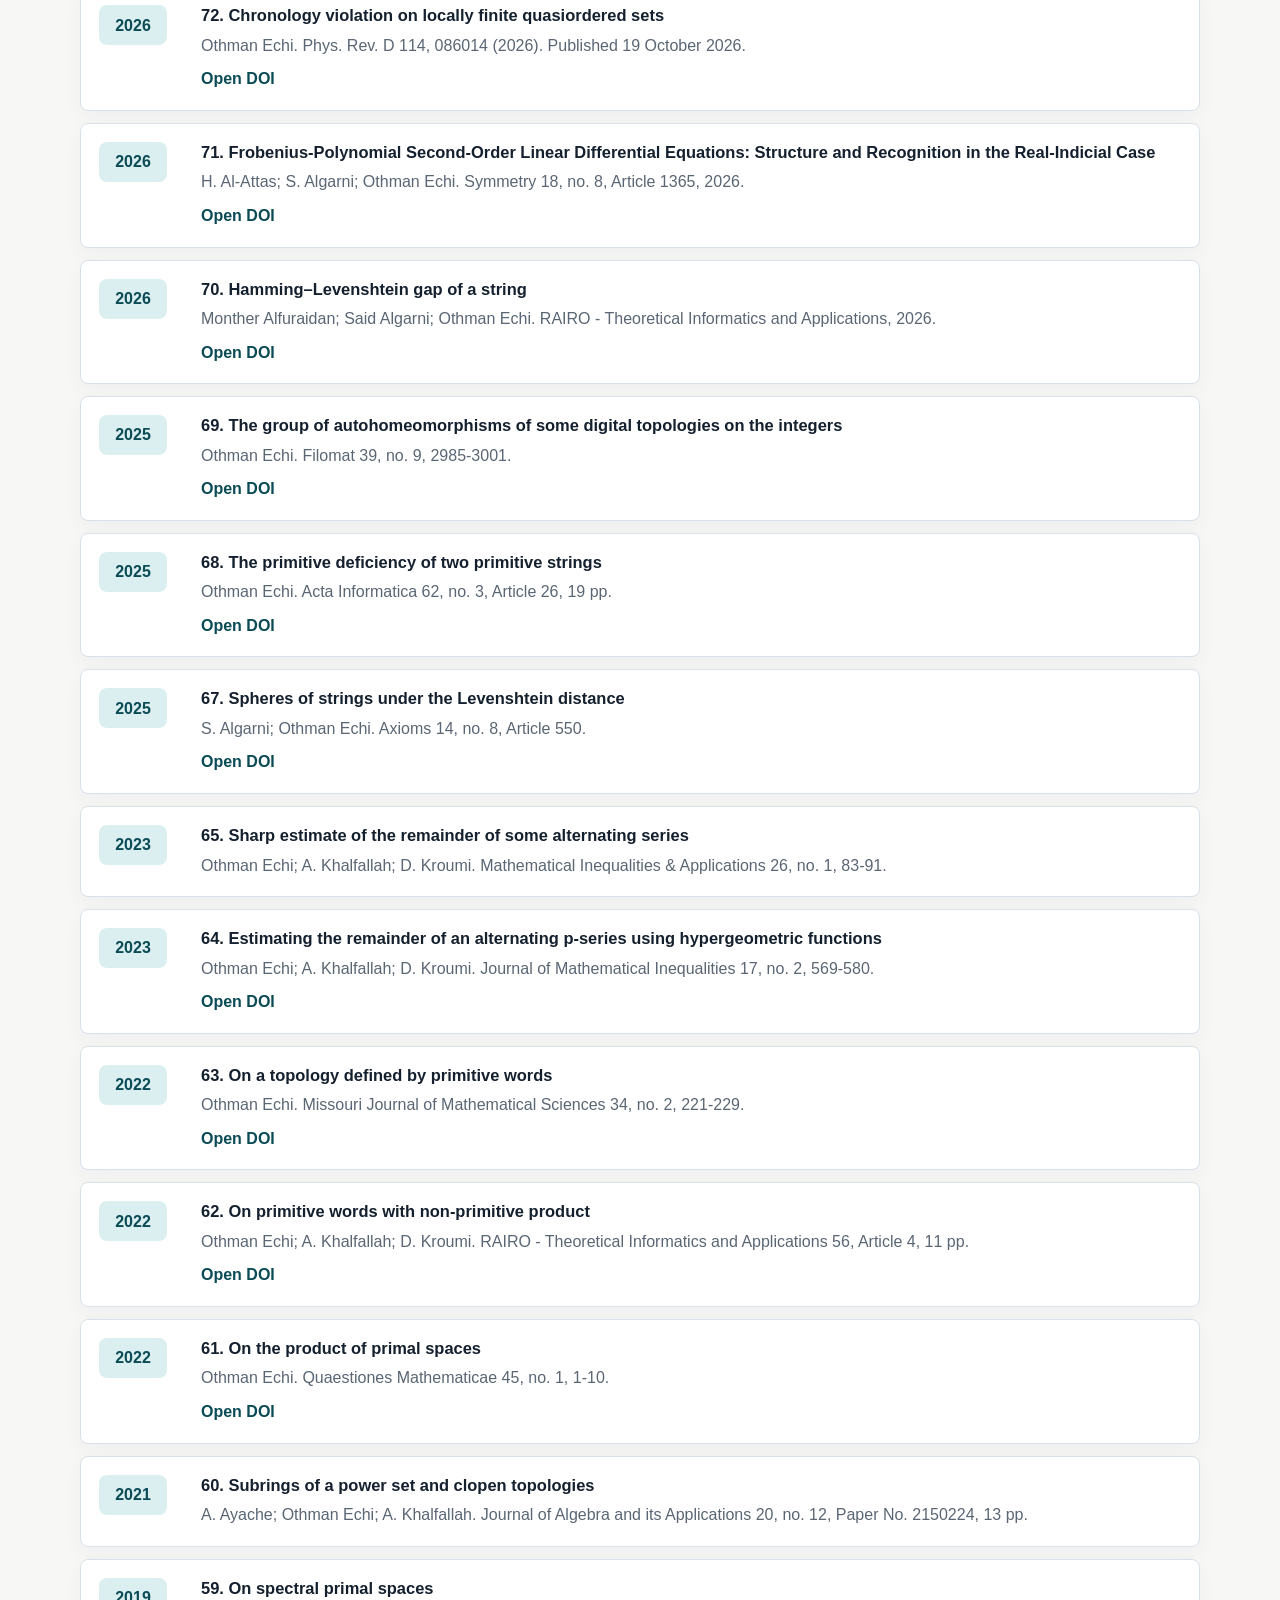
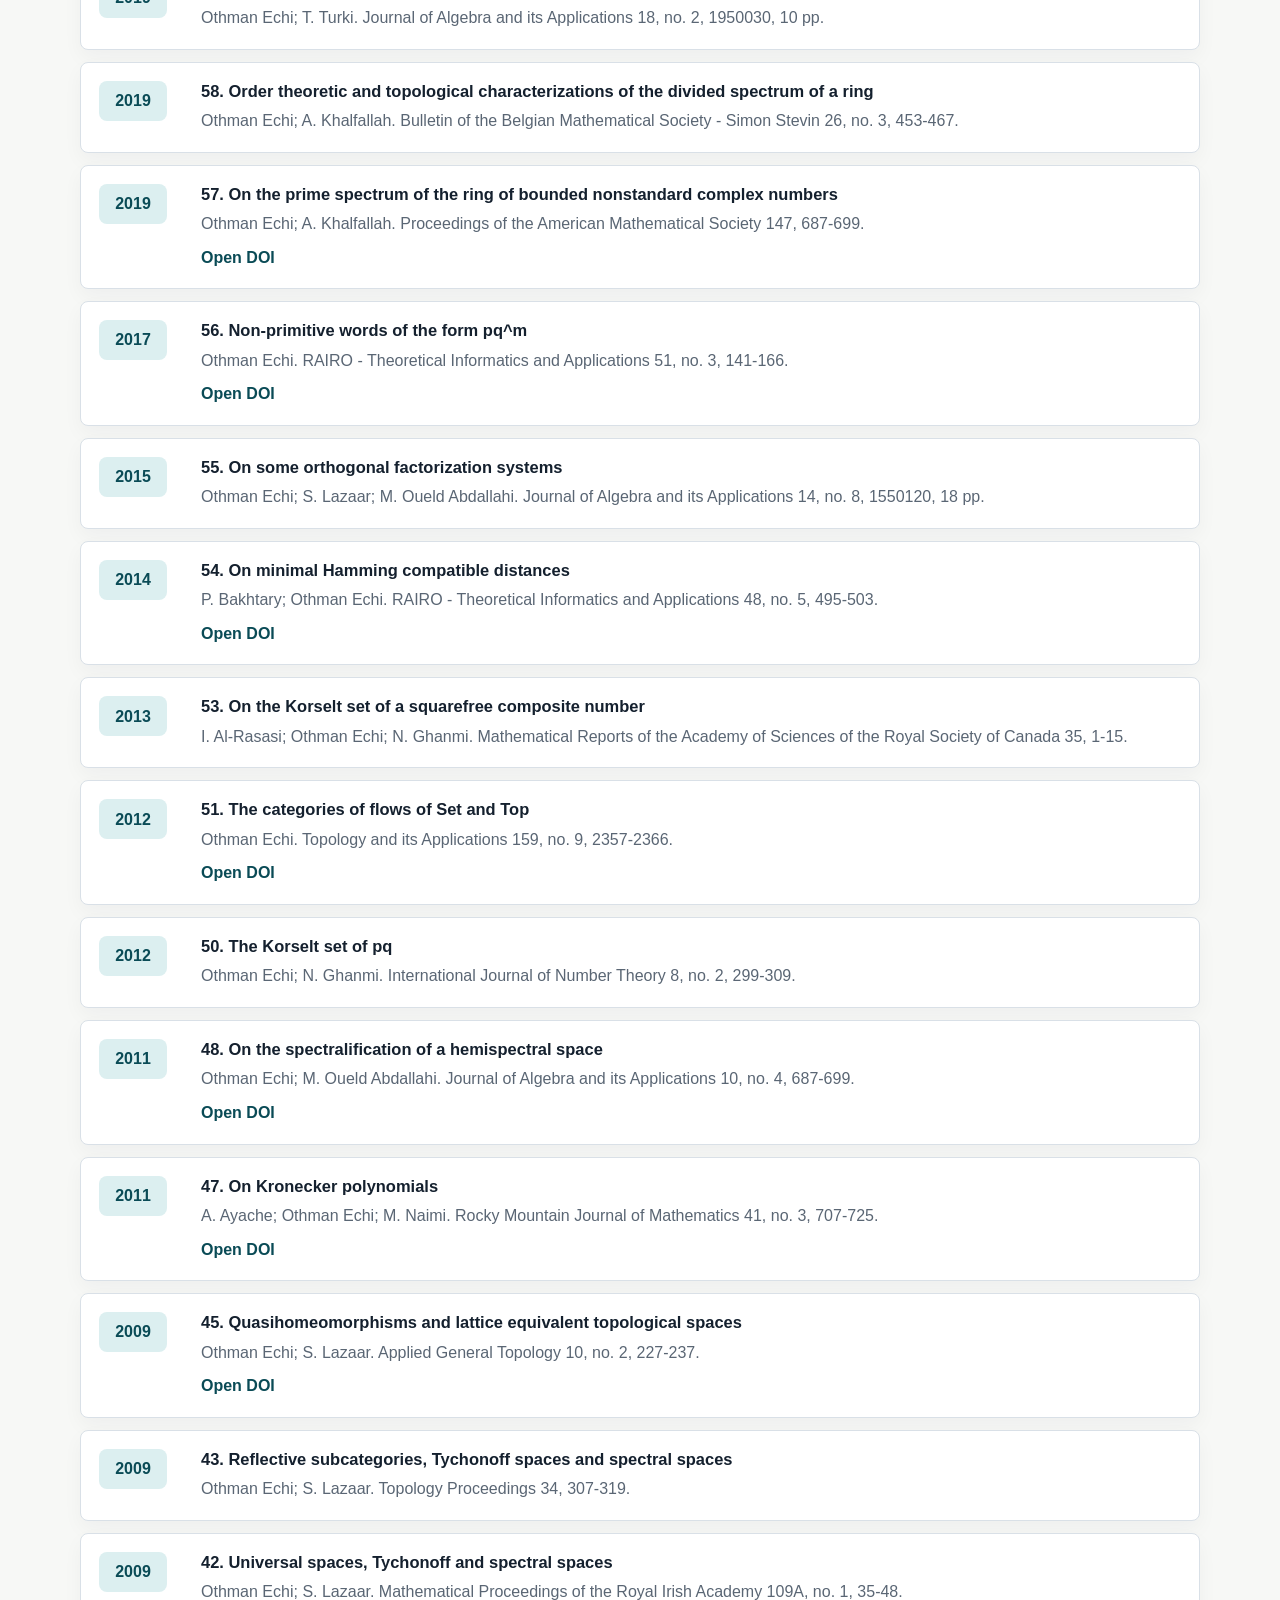
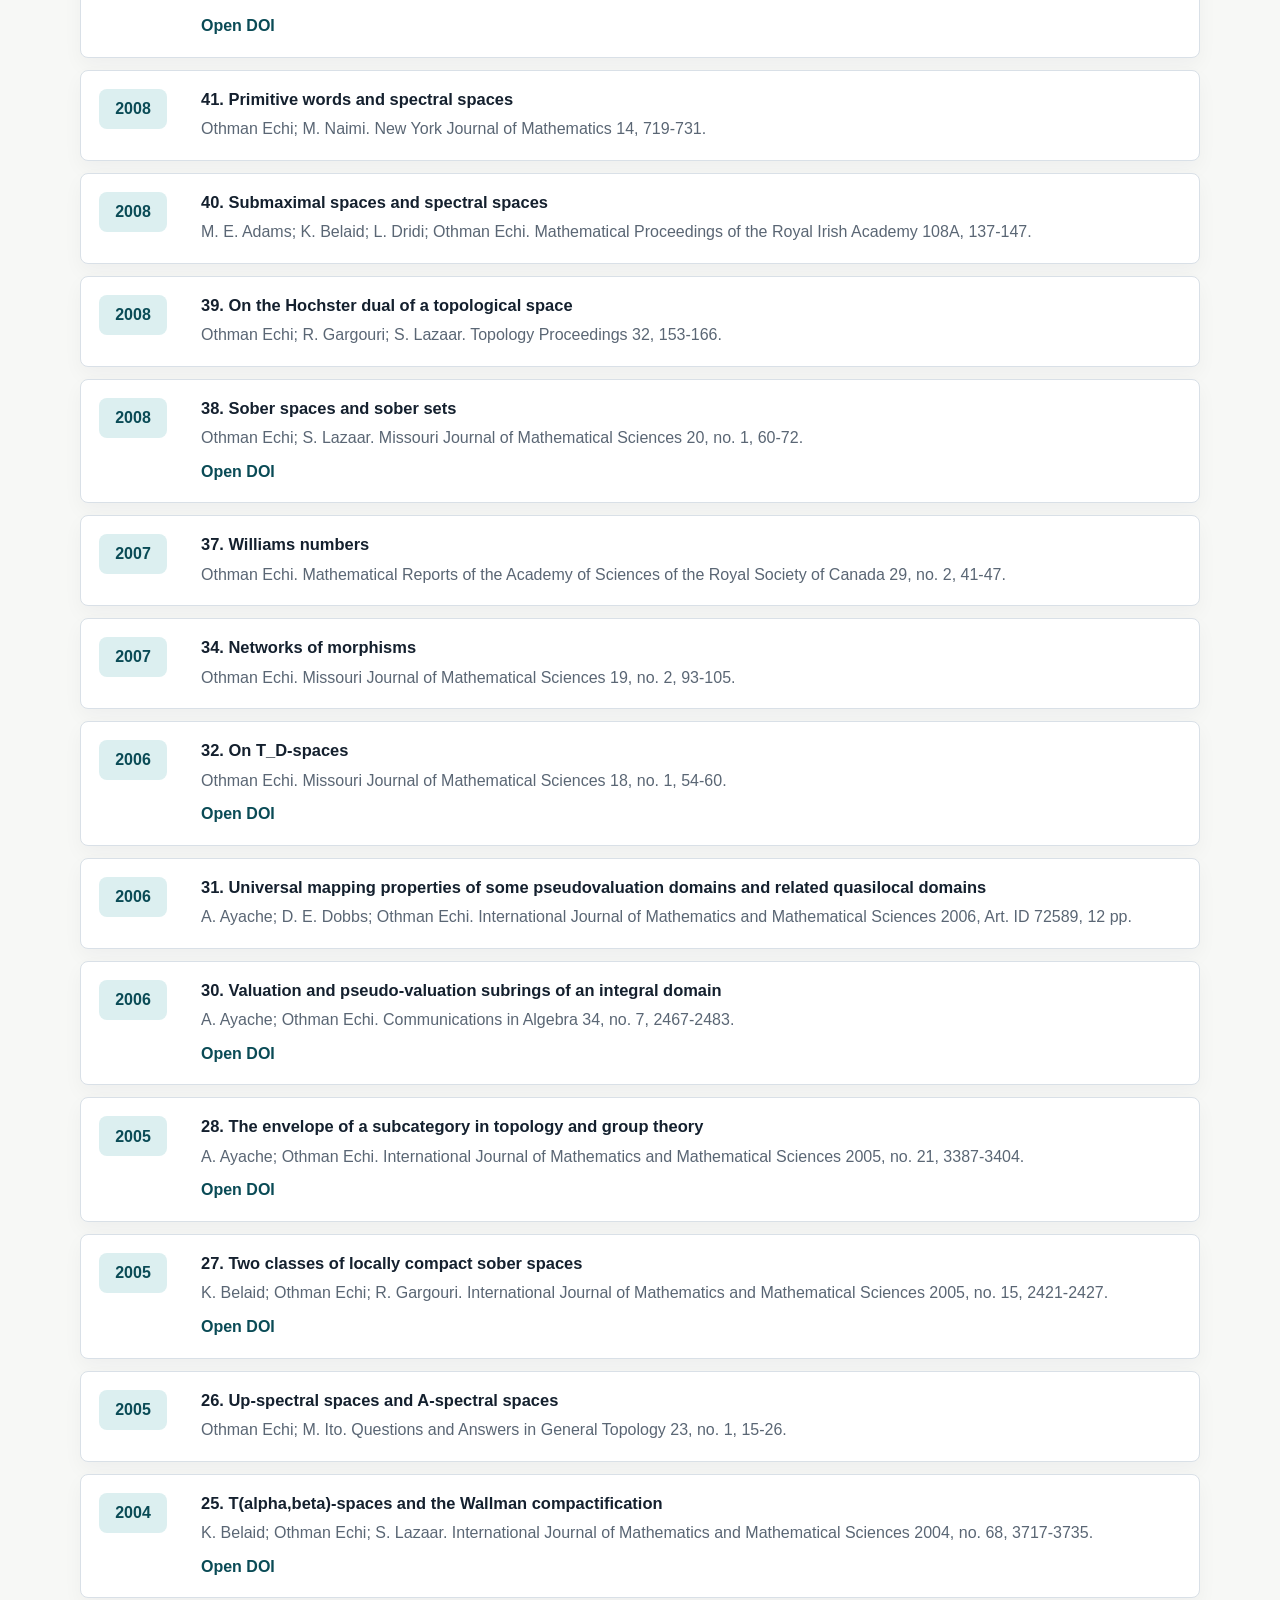
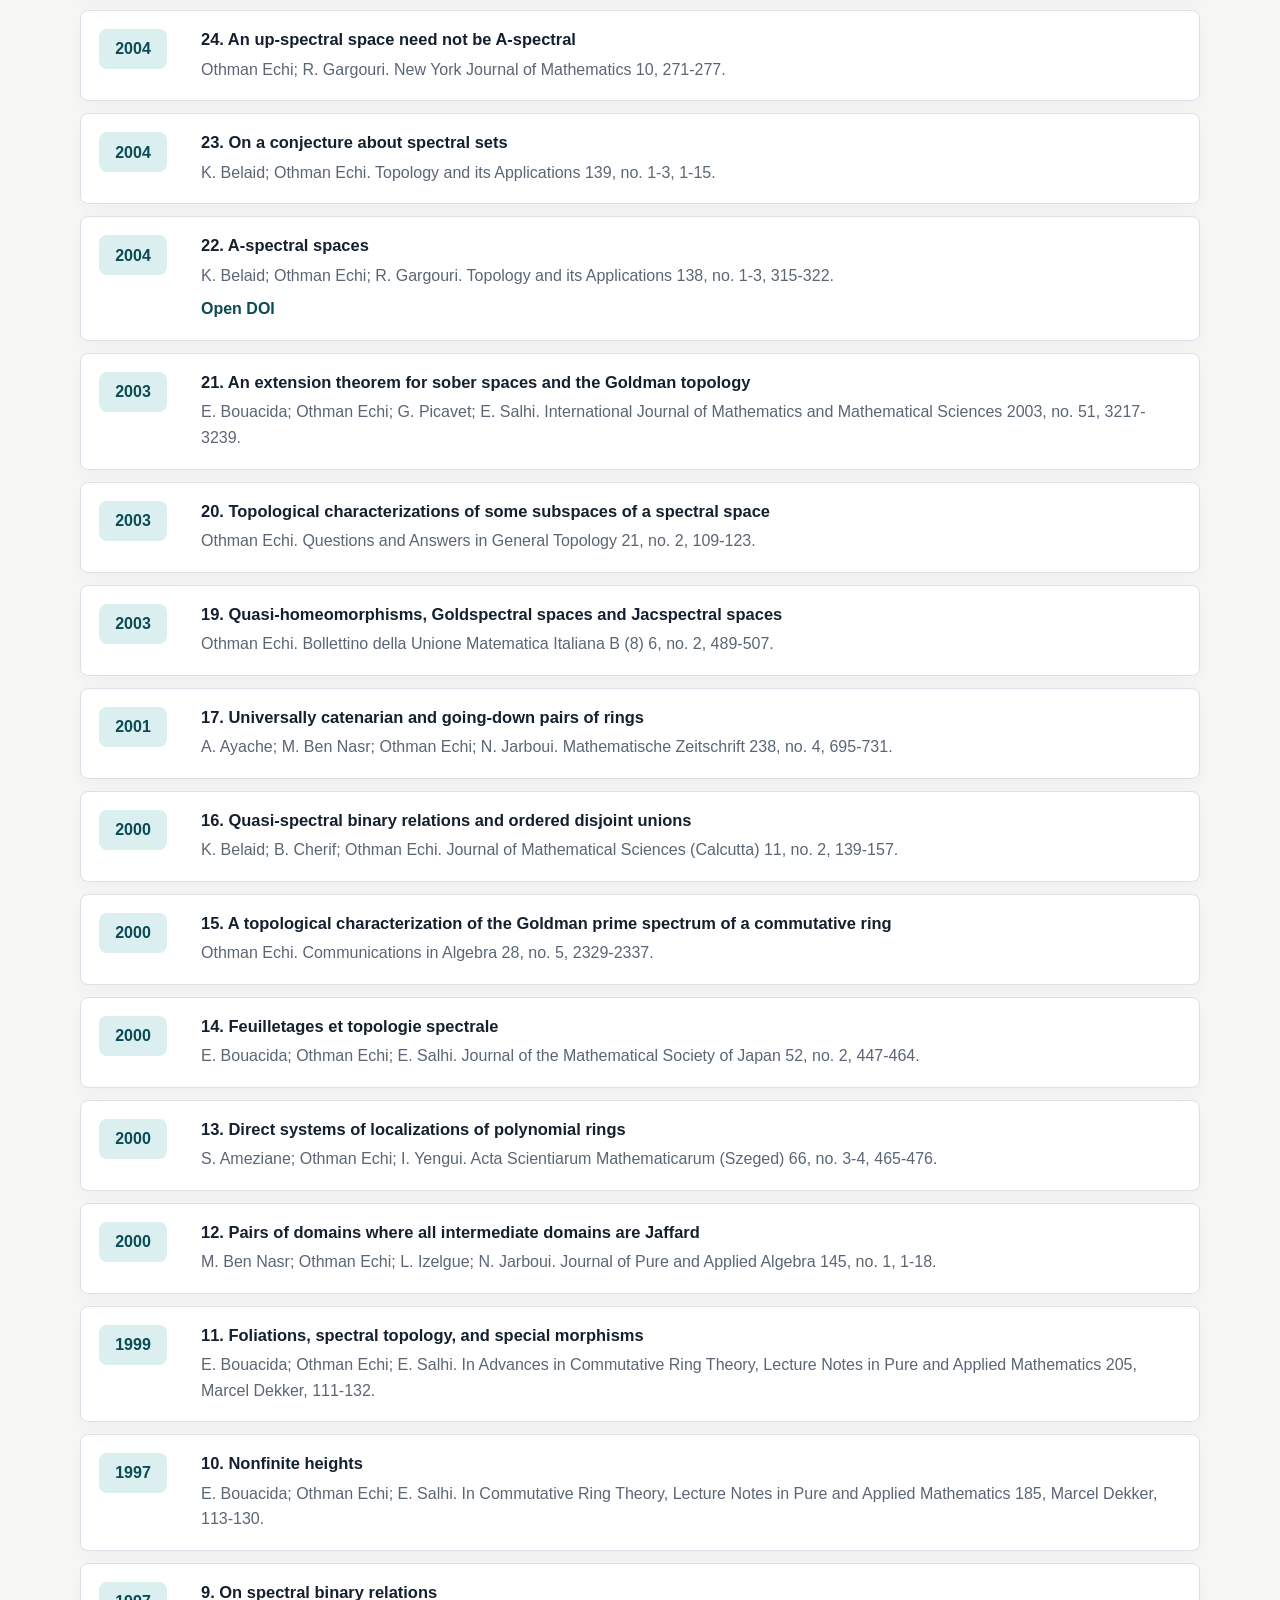
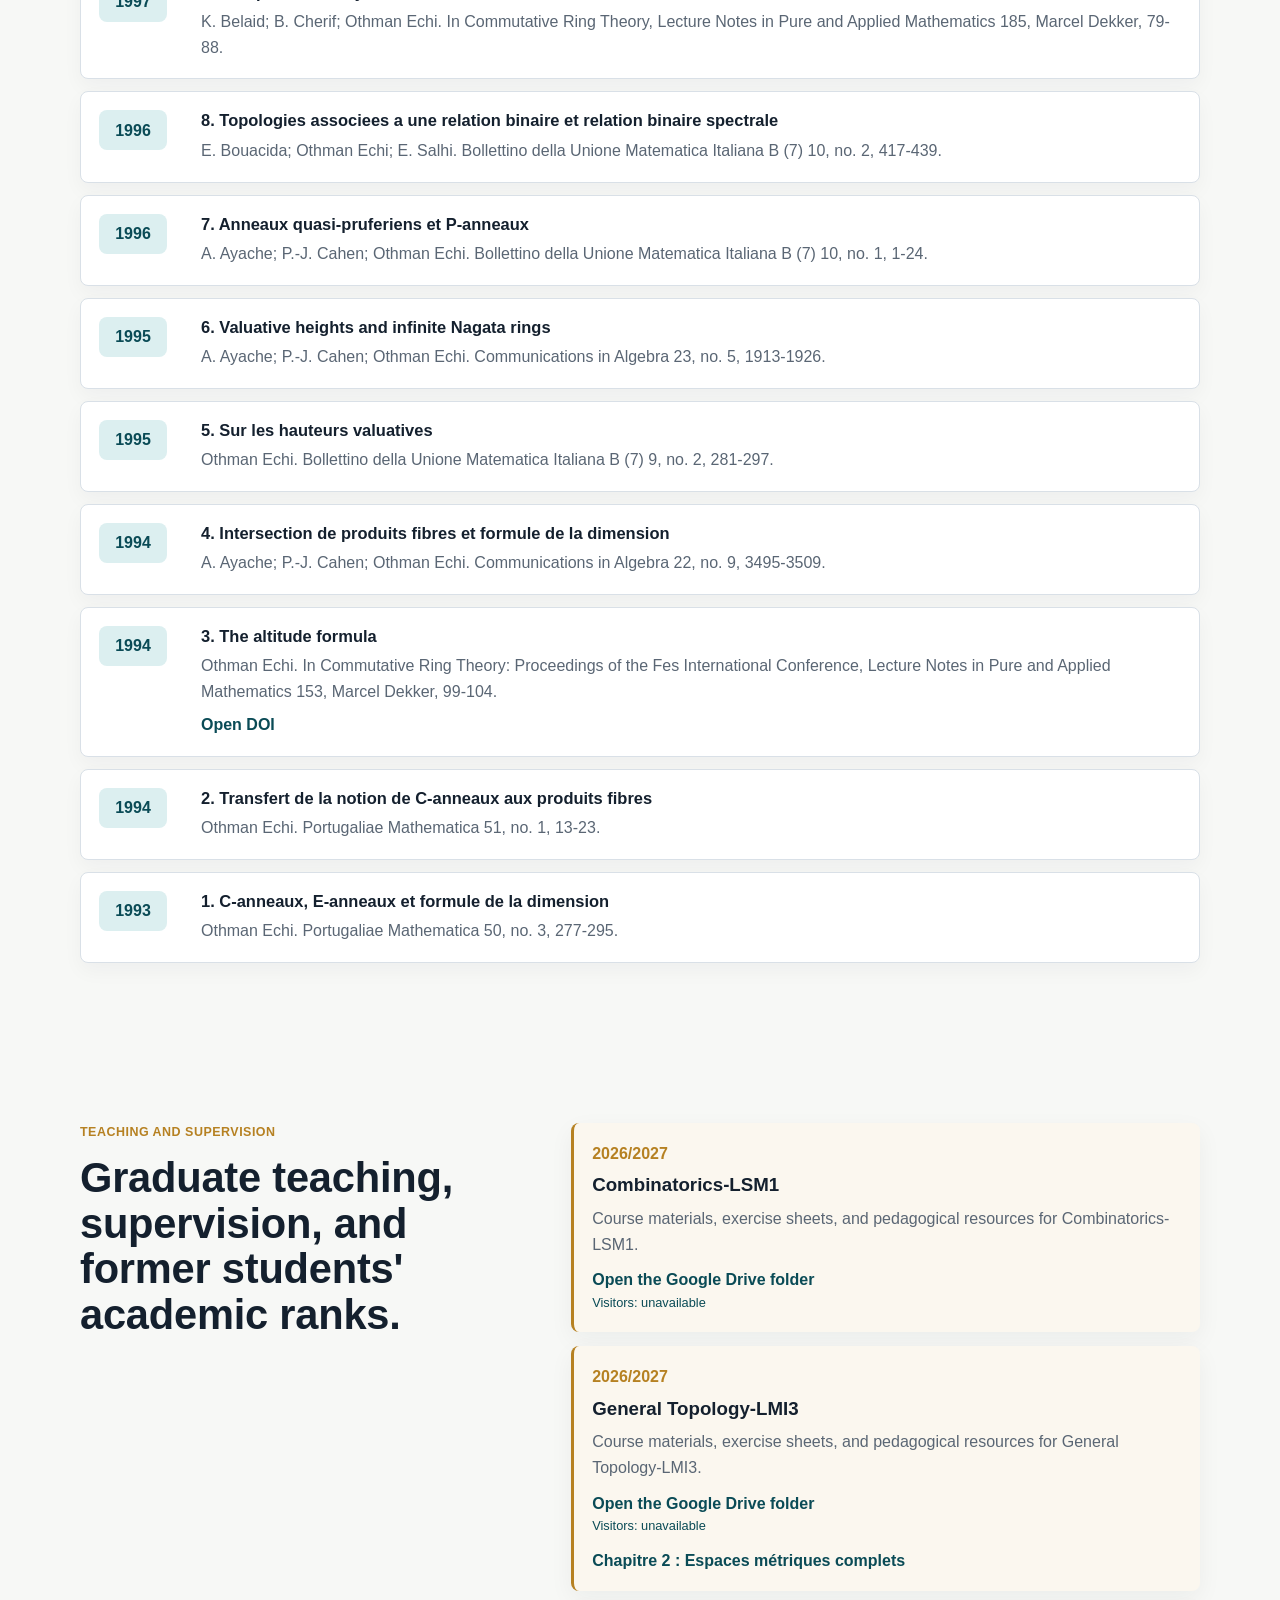
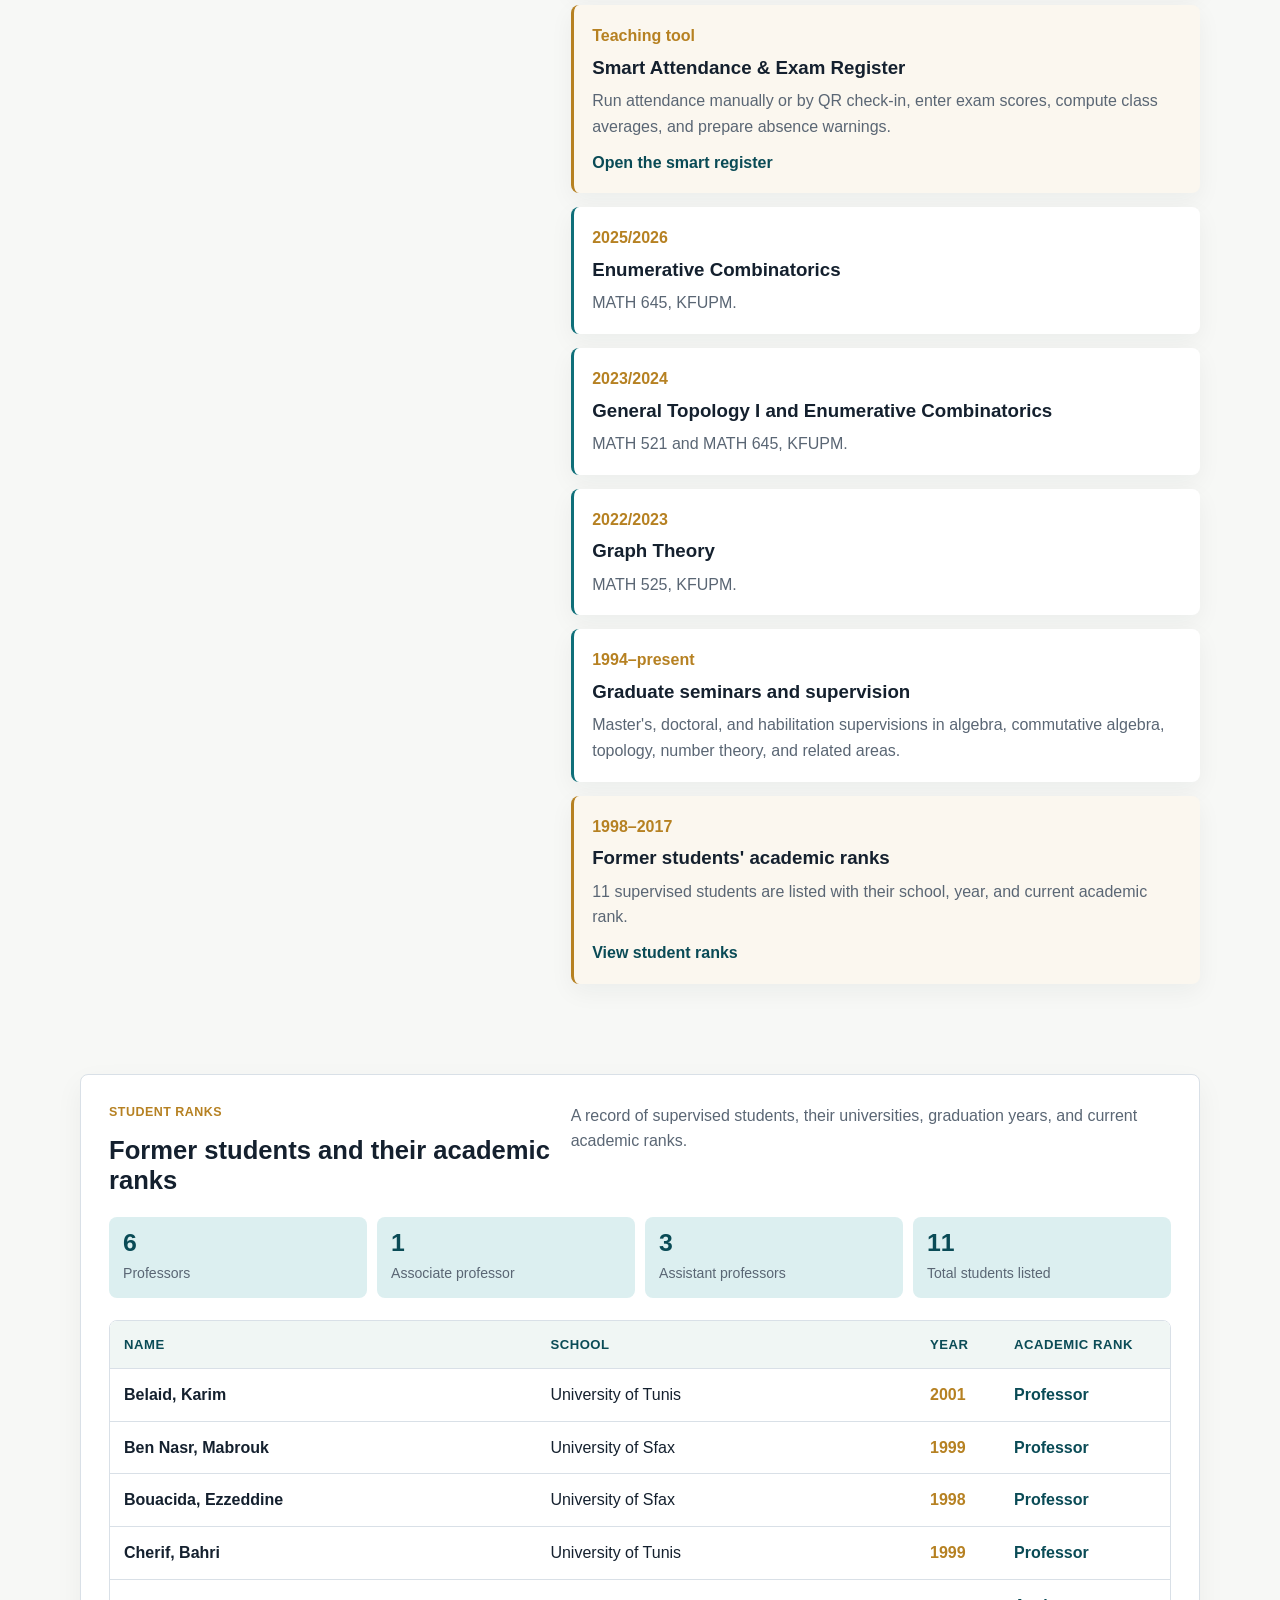
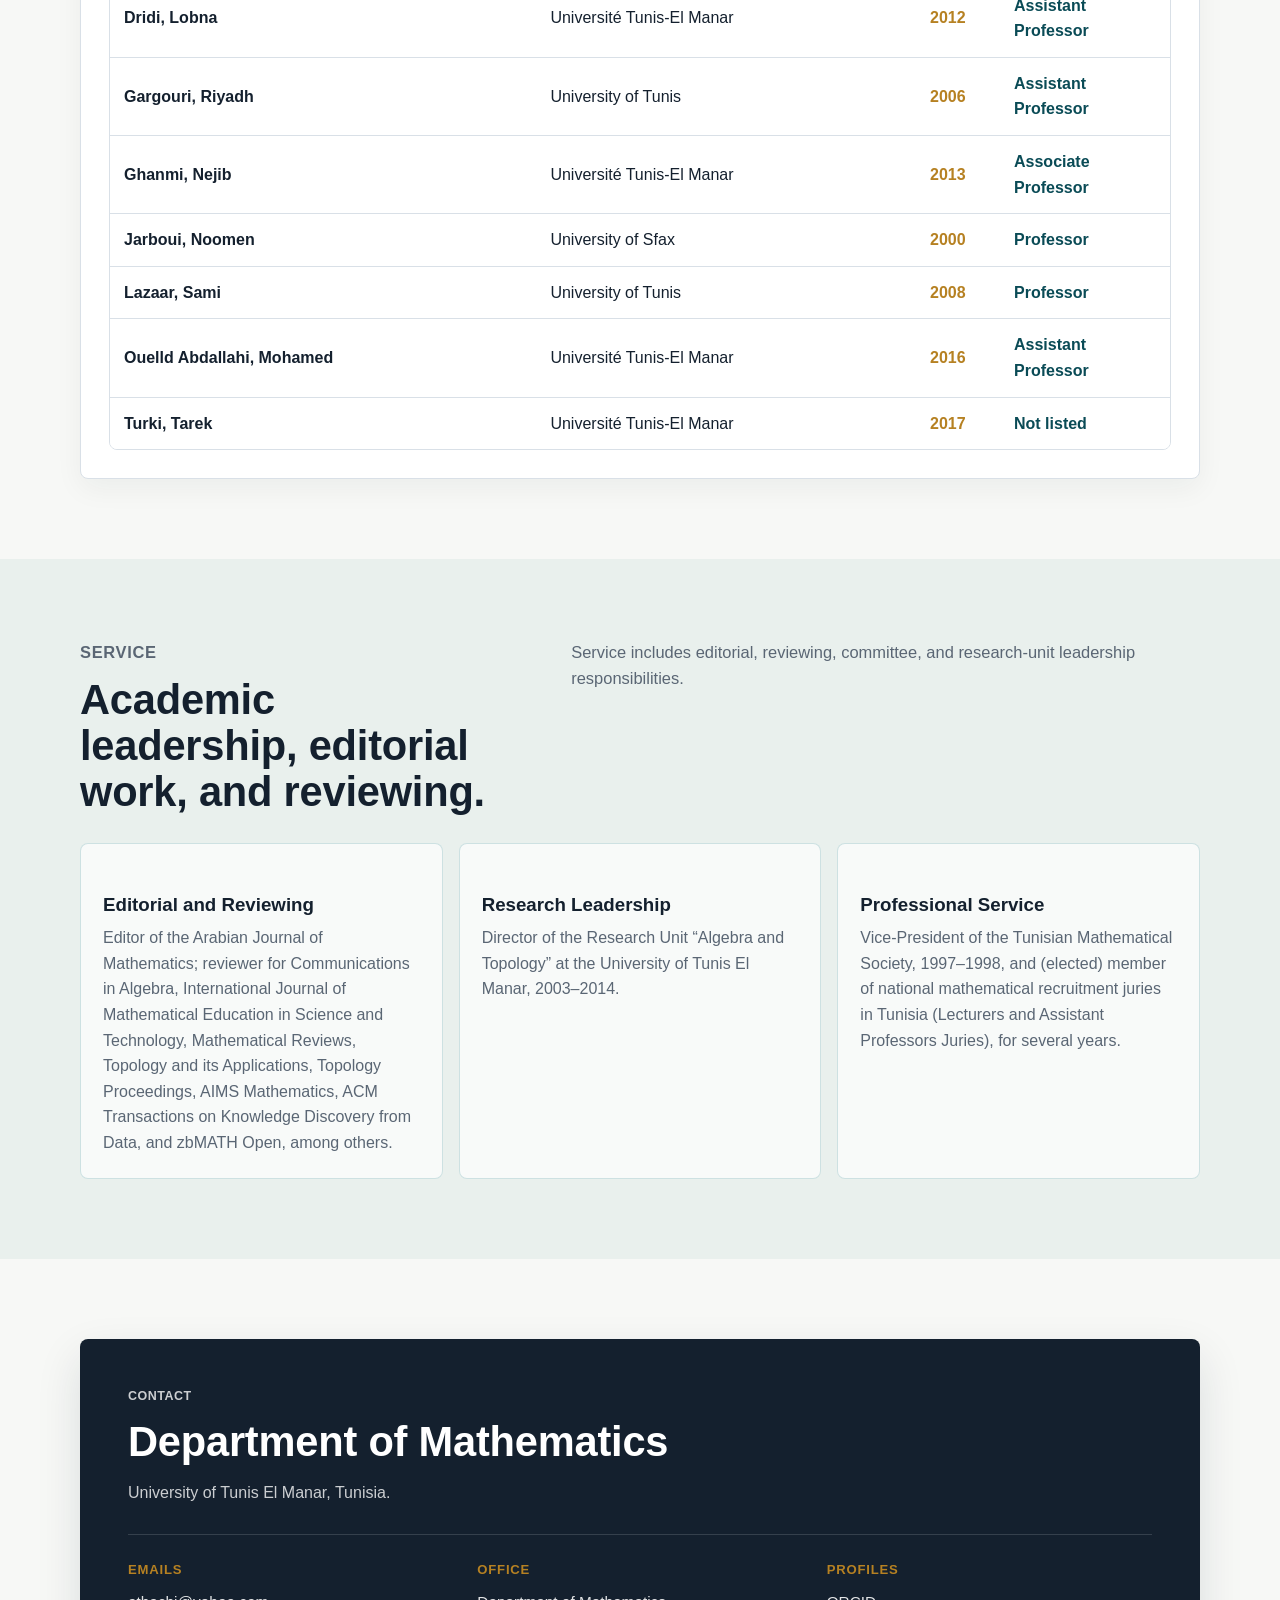
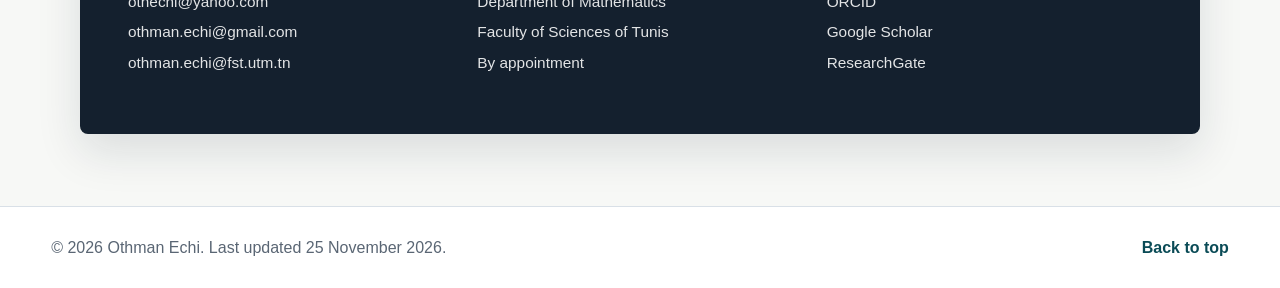
==== commit c028b39d: "Publish complete metric spaces chapter and link from teaching" ====
--- a/index.html
+++ b/index.html
@@ -757,6 +757,7 @@
           <h3>General Topology-LMI3</h3>
           <p>Course materials, exercise sheets, and pedagogical resources for General Topology-LMI3.</p>
           <a href="https://drive.google.com/drive/folders/14zMOgdNLsMqSFA5qNI2-kKv99u6Kudml?usp=sharing" rel="noopener">Open the Google Drive folder</a>
+          <p><a href="Chap2_Esp_Metrique_Complets_LMI3.html">Chapitre 2 : Espaces m&eacute;triques complets</a></p>
         </article>
         <article class="timeline-highlight">
           <time>Teaching tool</time>
@@ -954,7 +955,7 @@
   </main>
 
   <footer class="site-footer">
-    <p>&copy; 2026 Othman Echi. Last updated 7 November 2026.</p>
+    <p>&copy; 2026 Othman Echi. Last updated 25 November 2026.</p>
     <a href="#top">Back to top</a>
   </footer>
 </body>
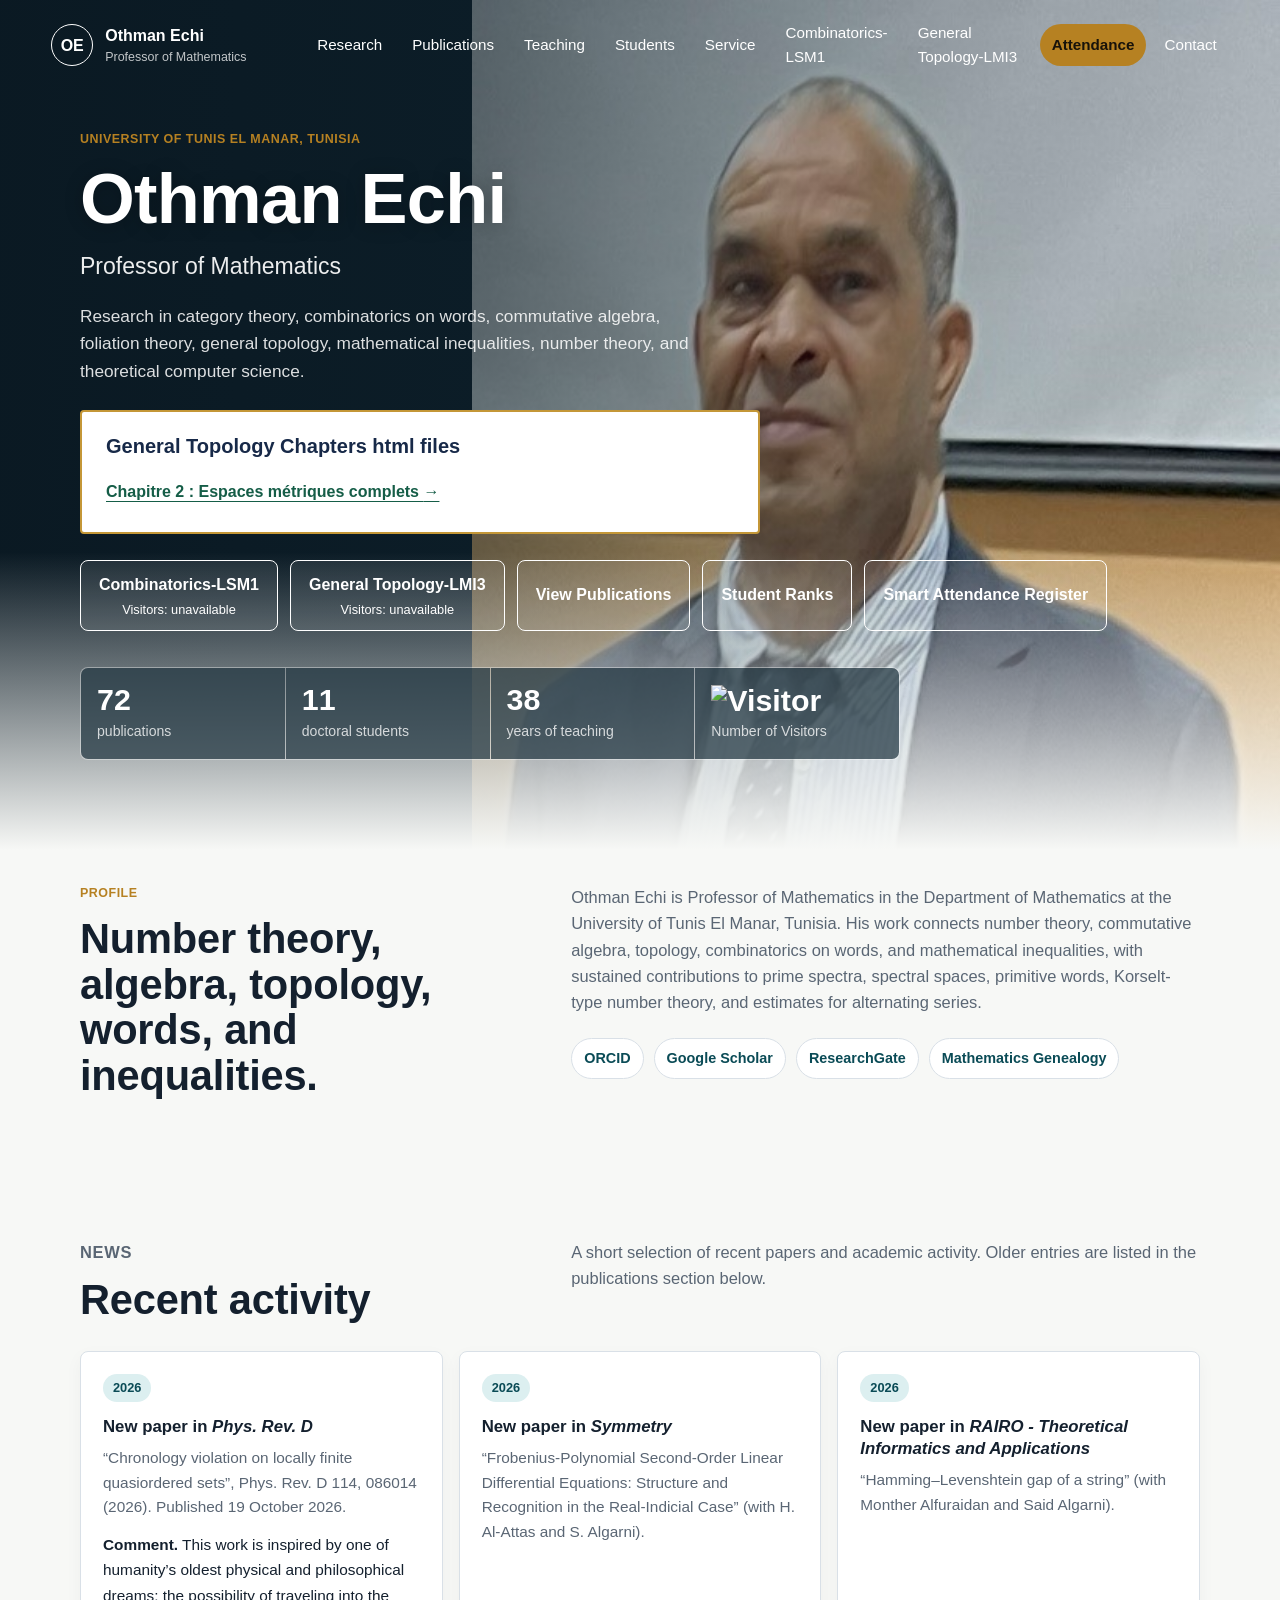
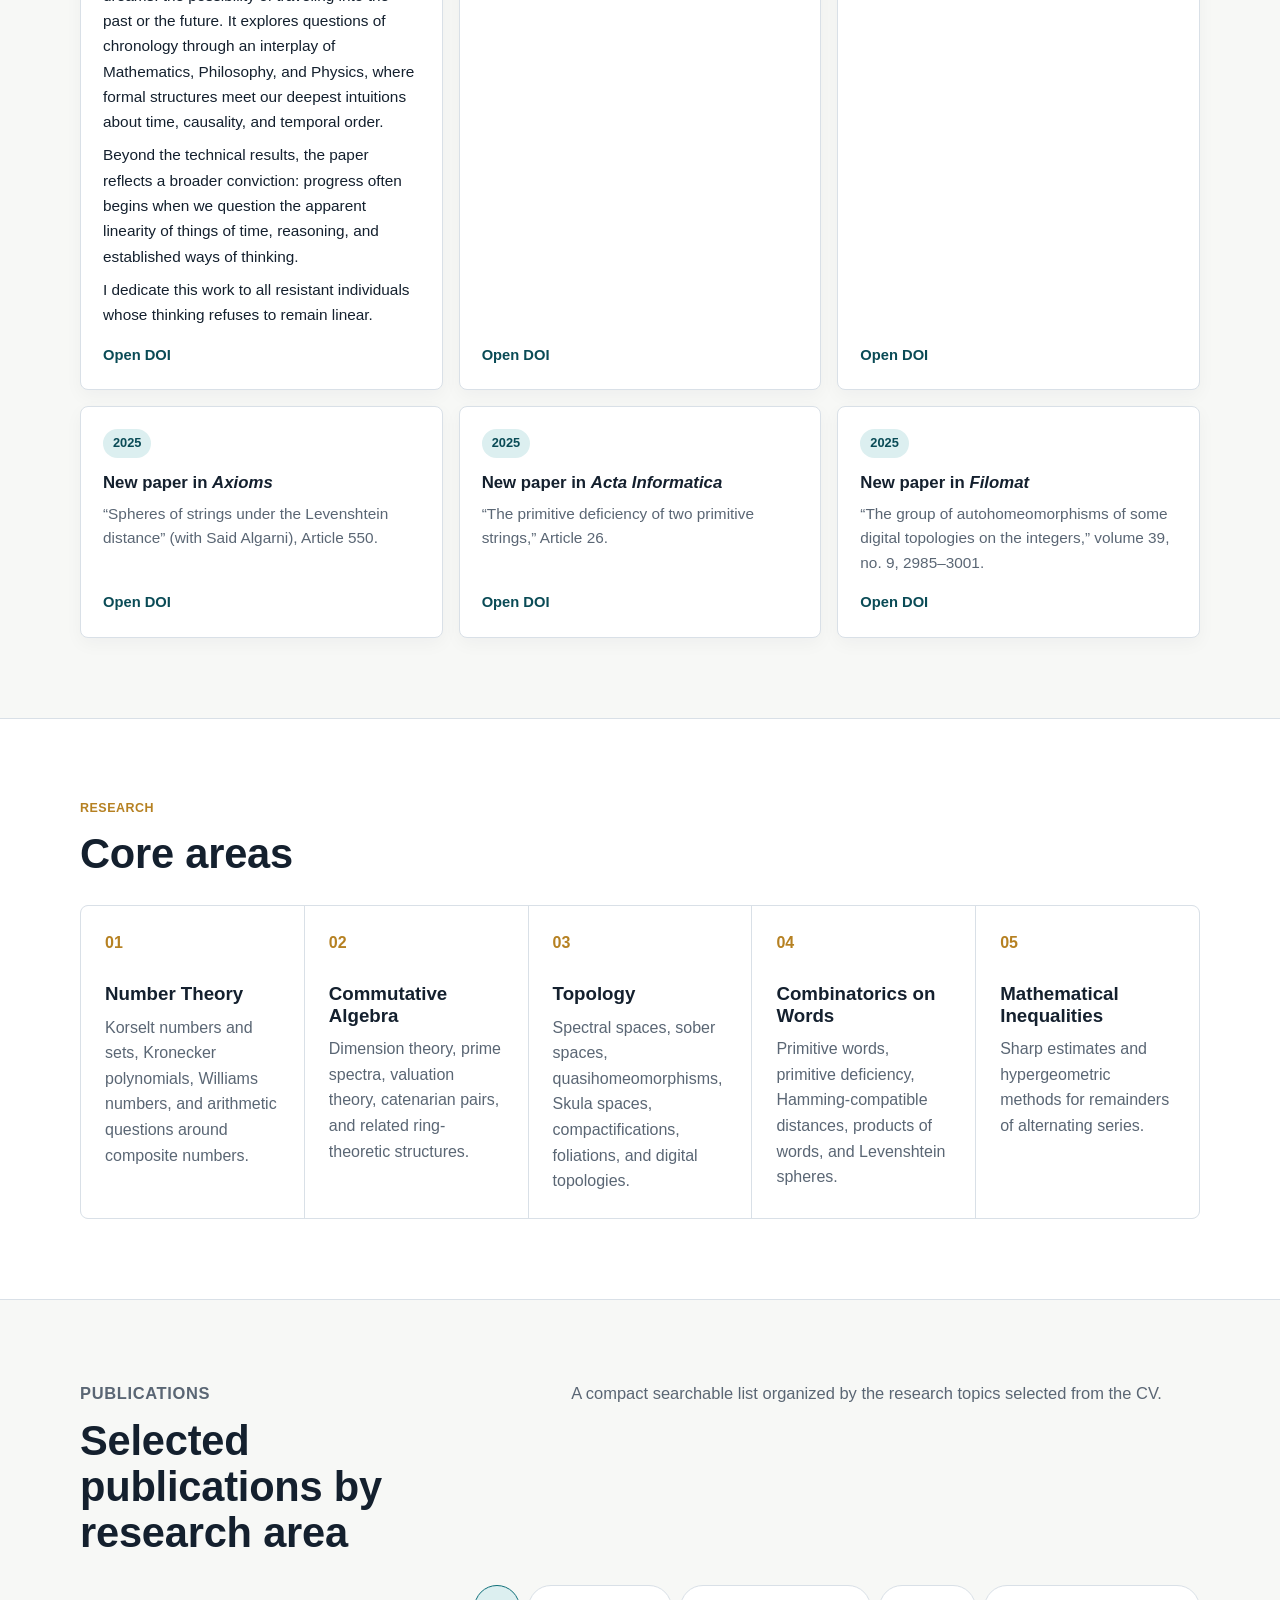
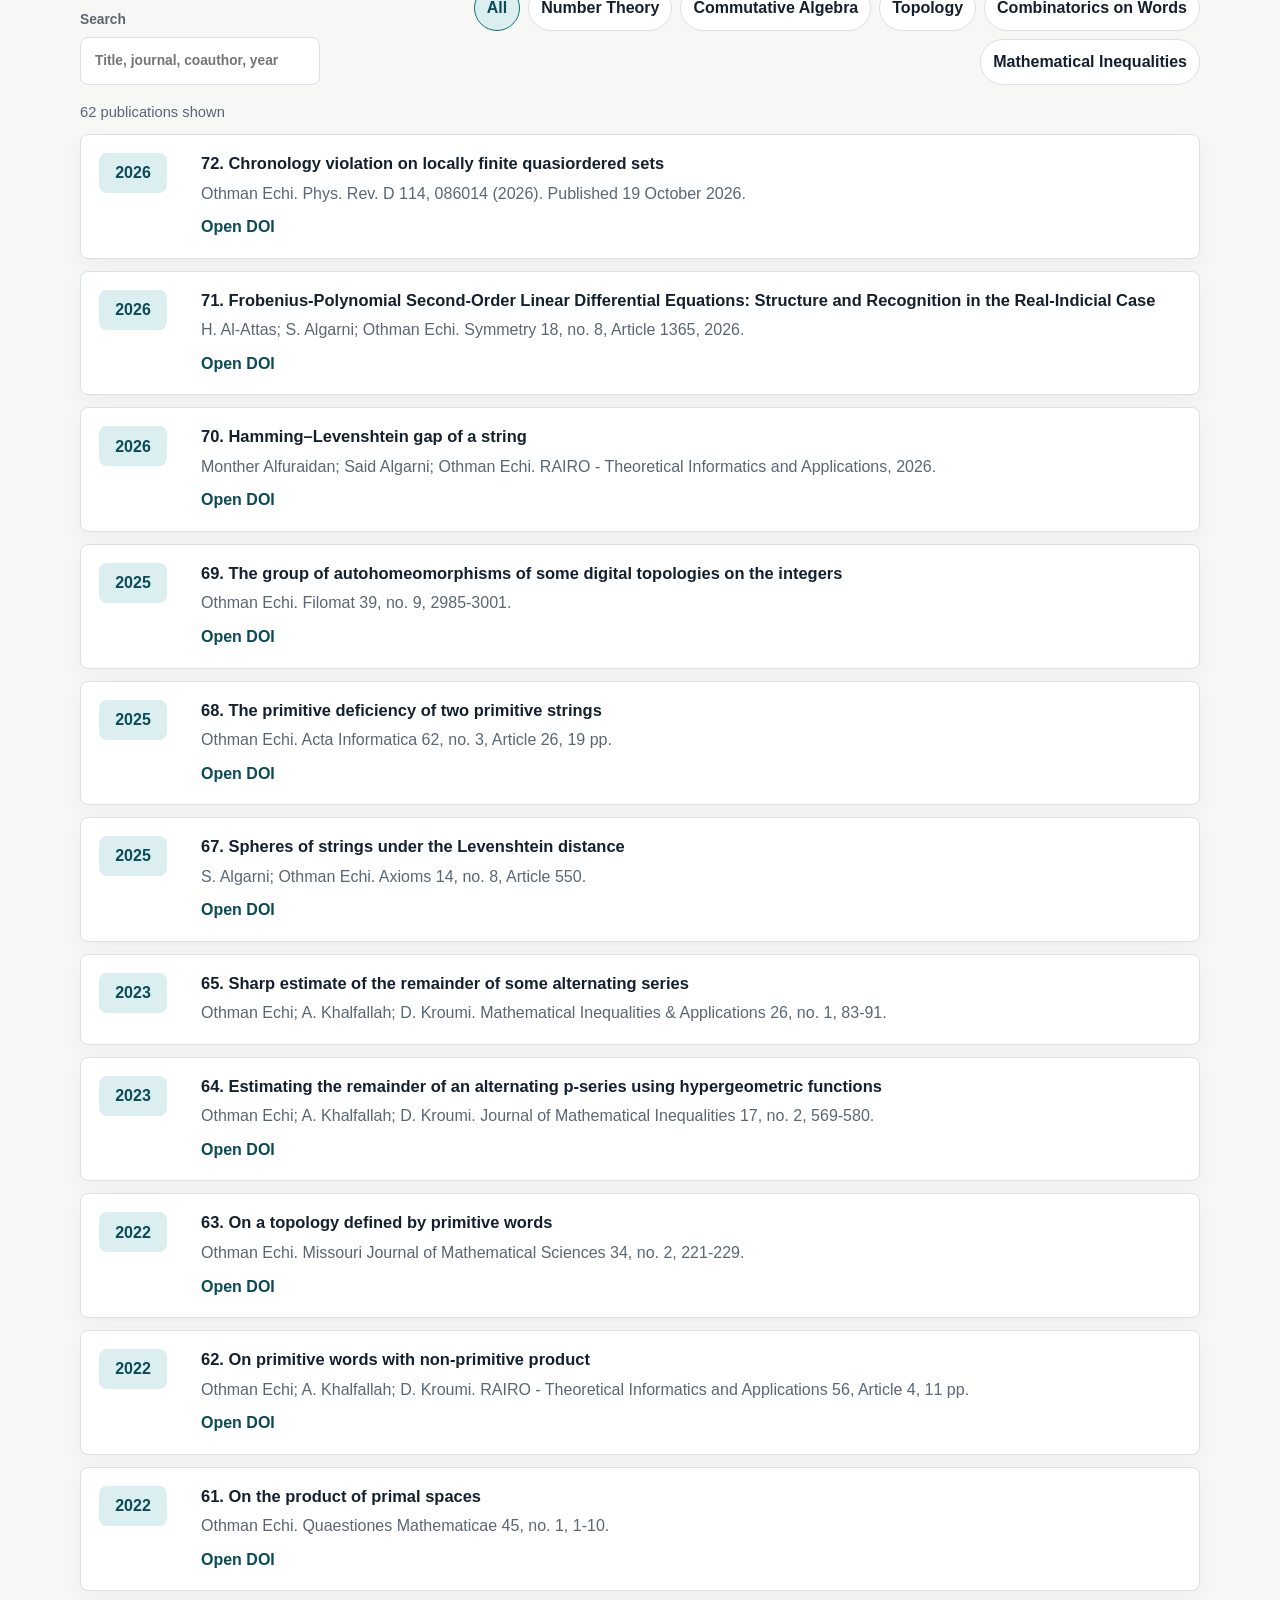
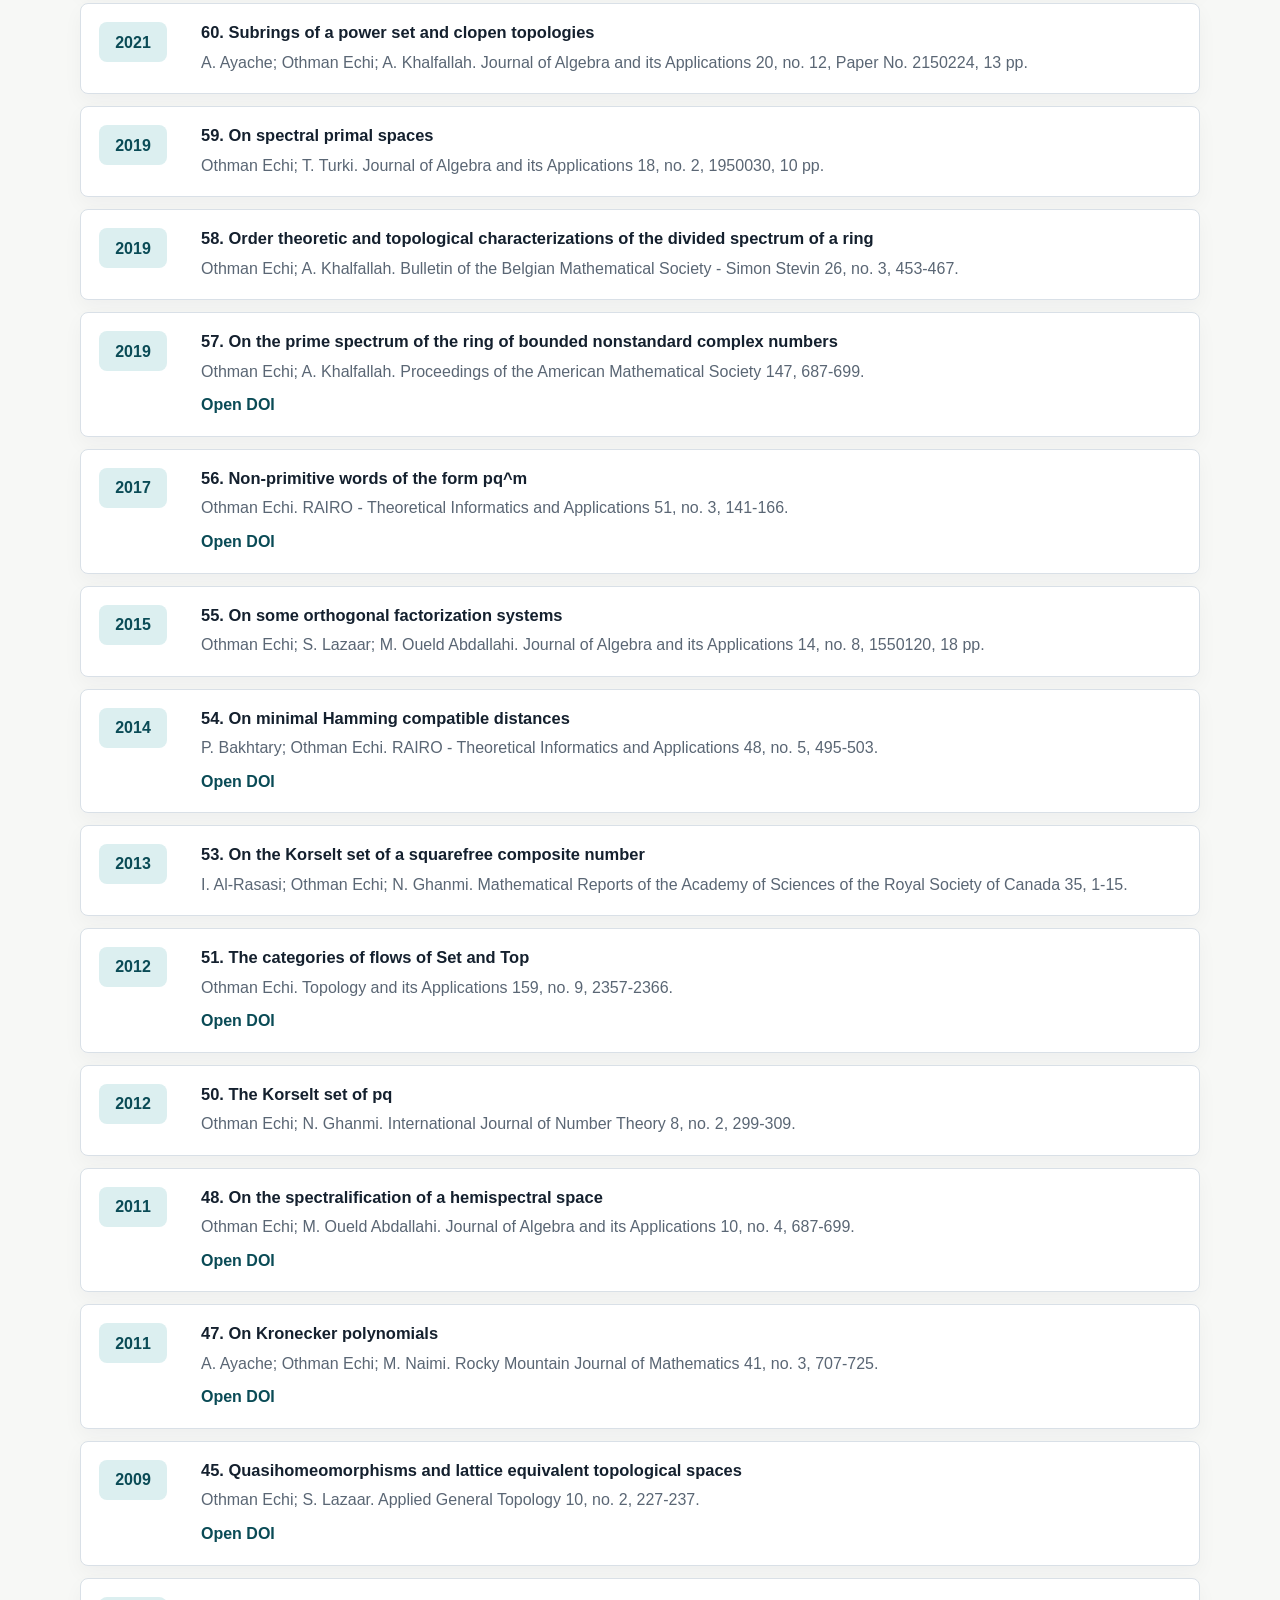
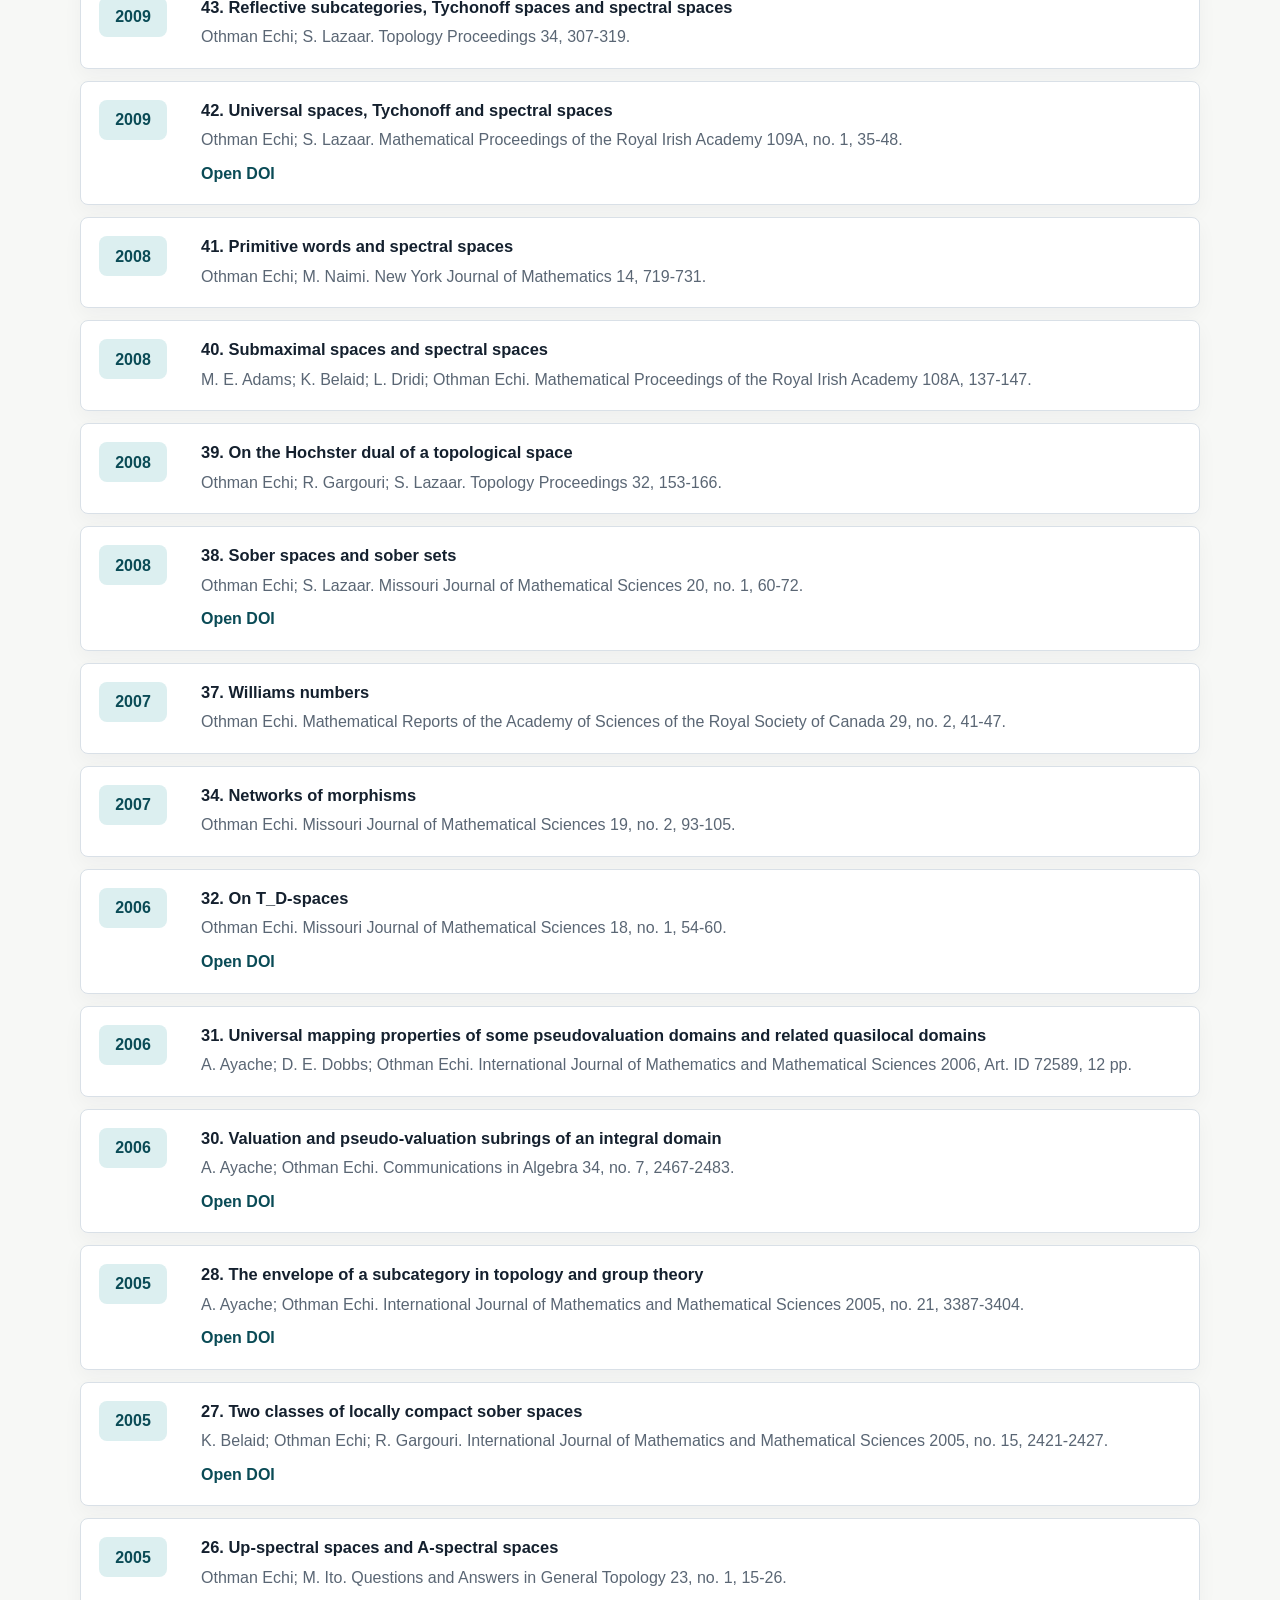
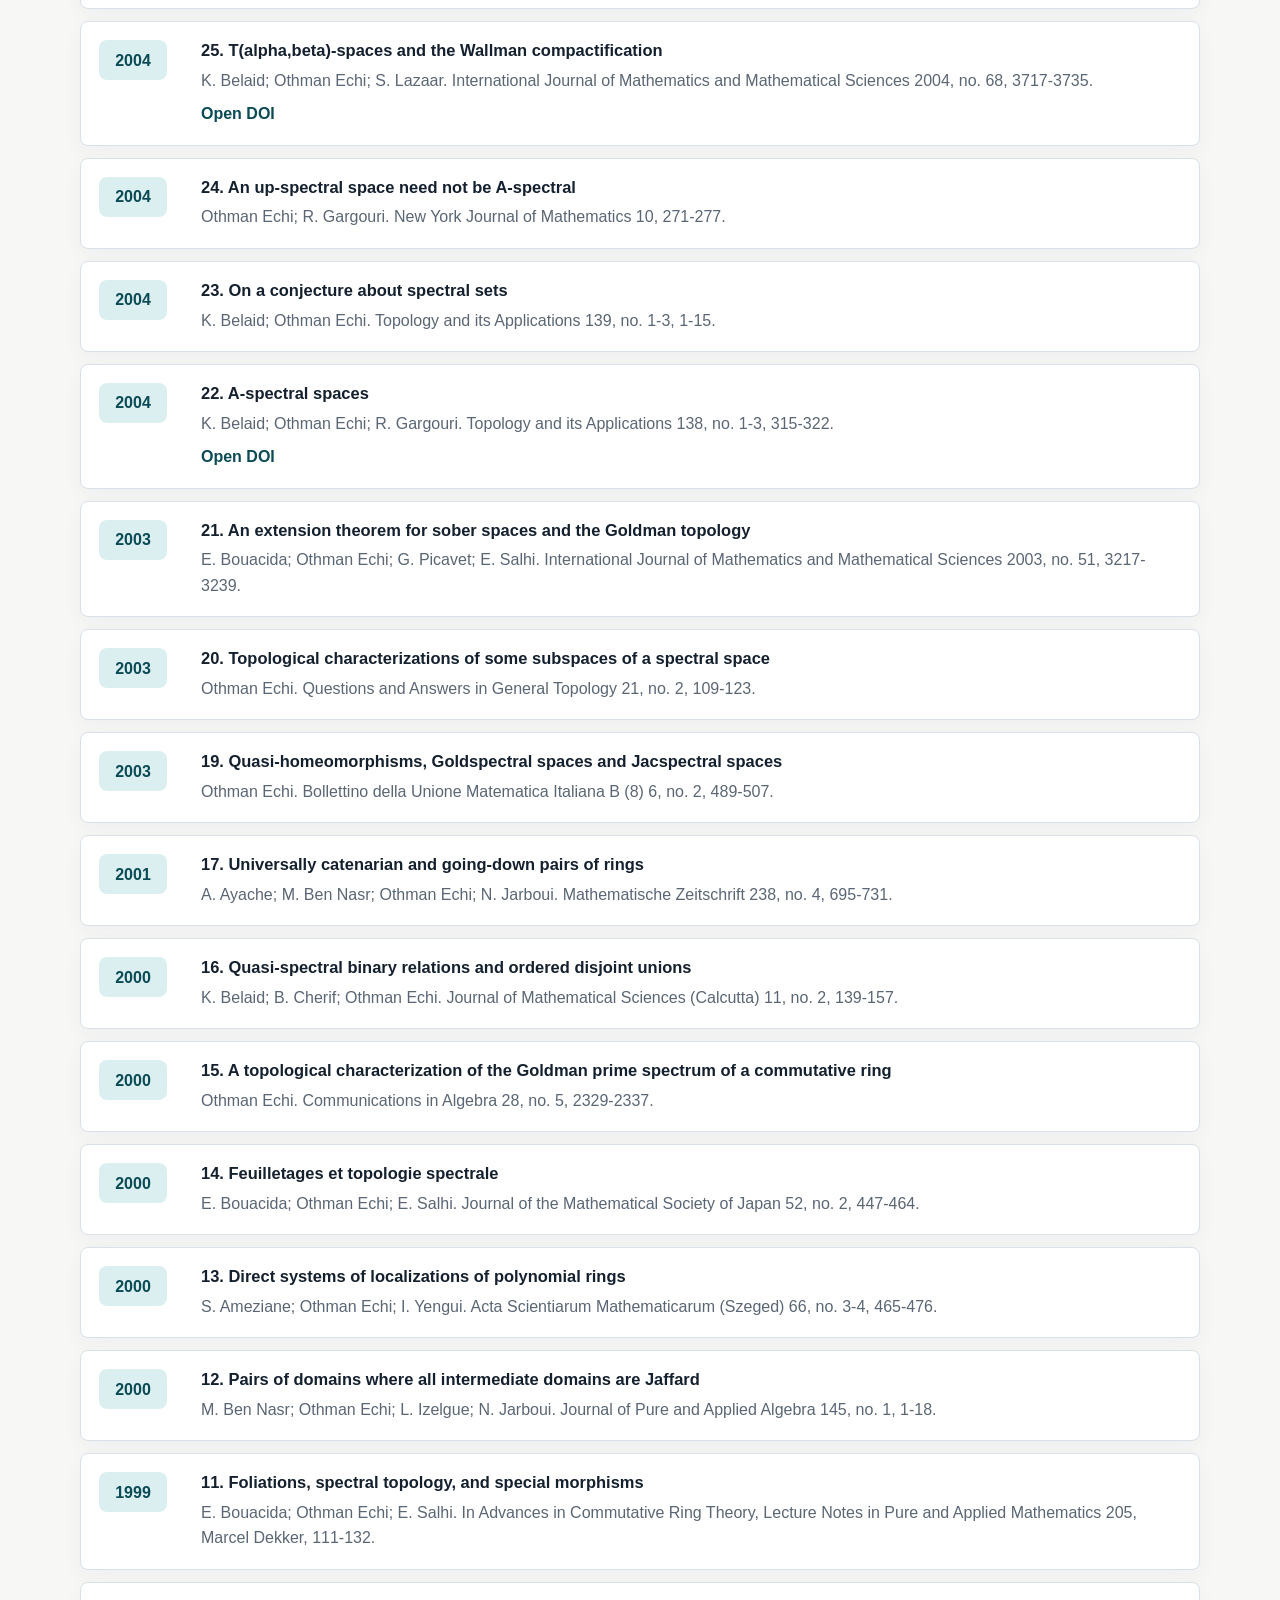
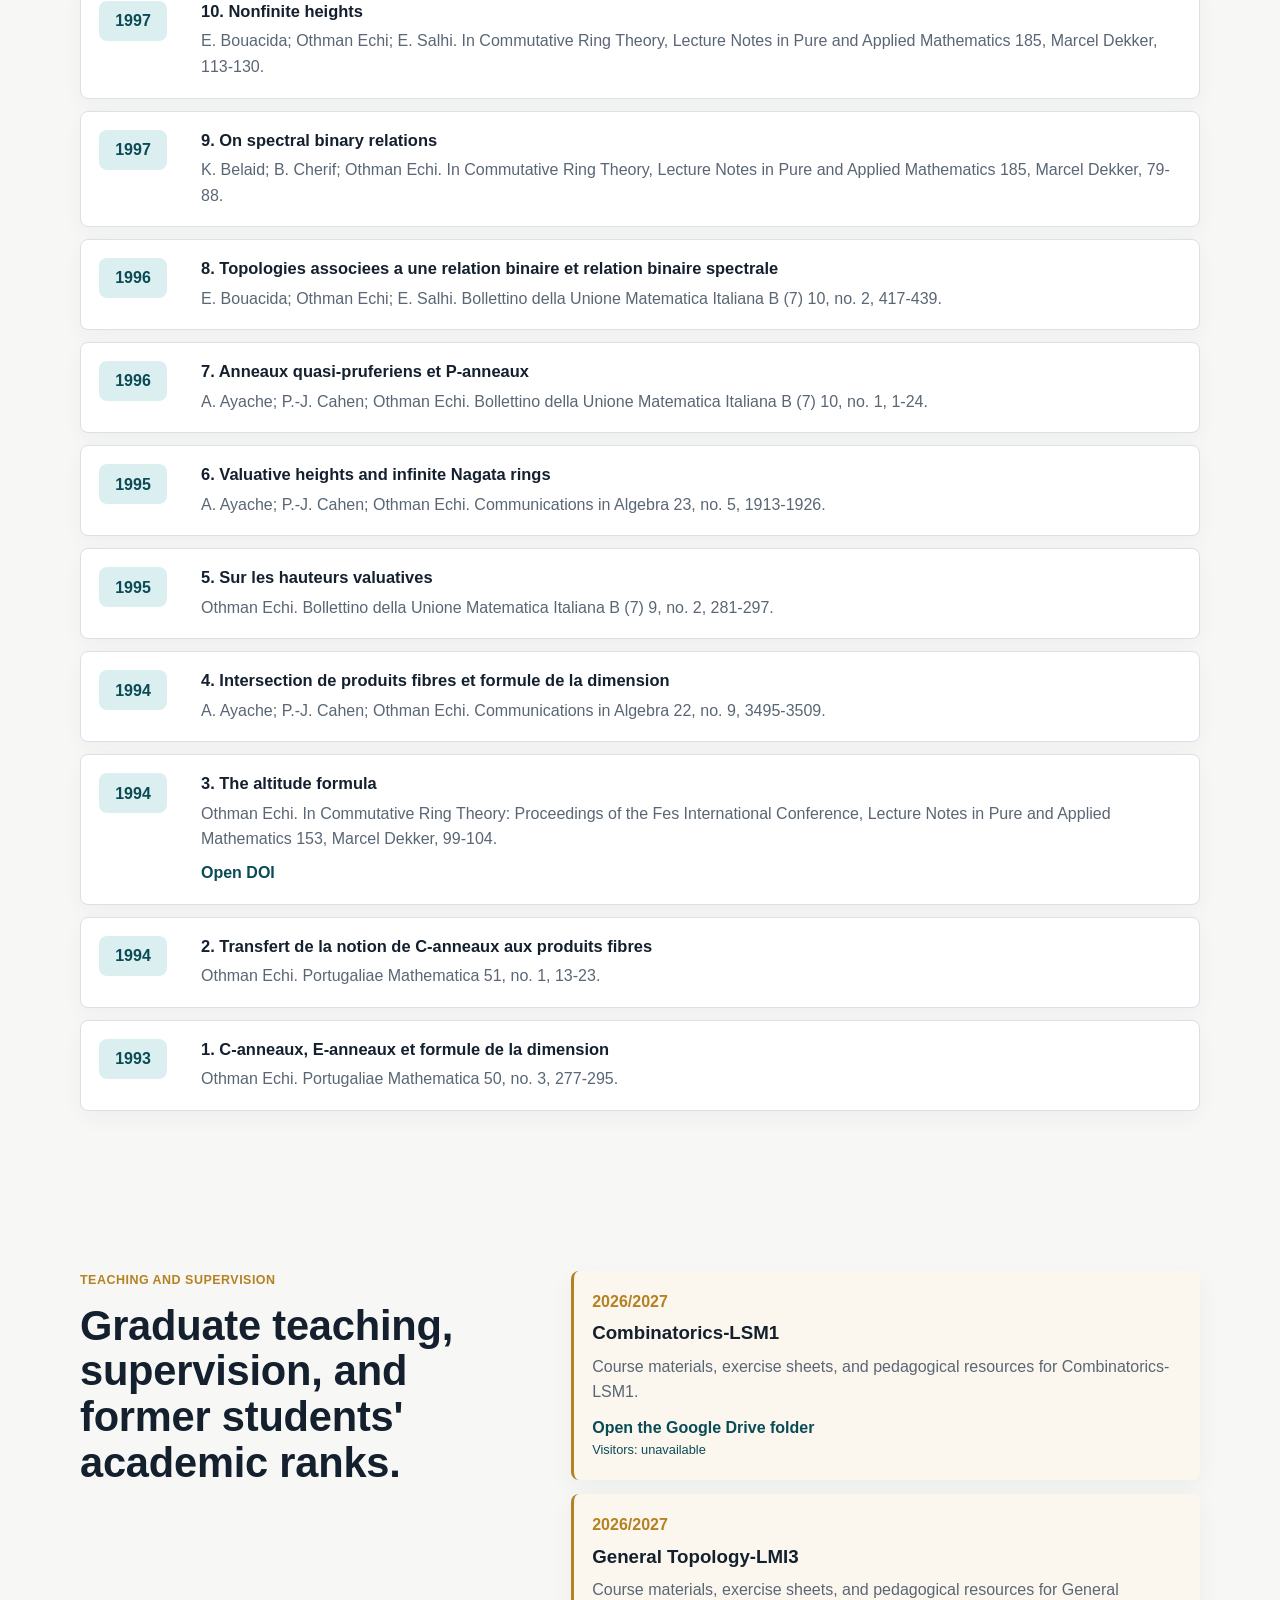
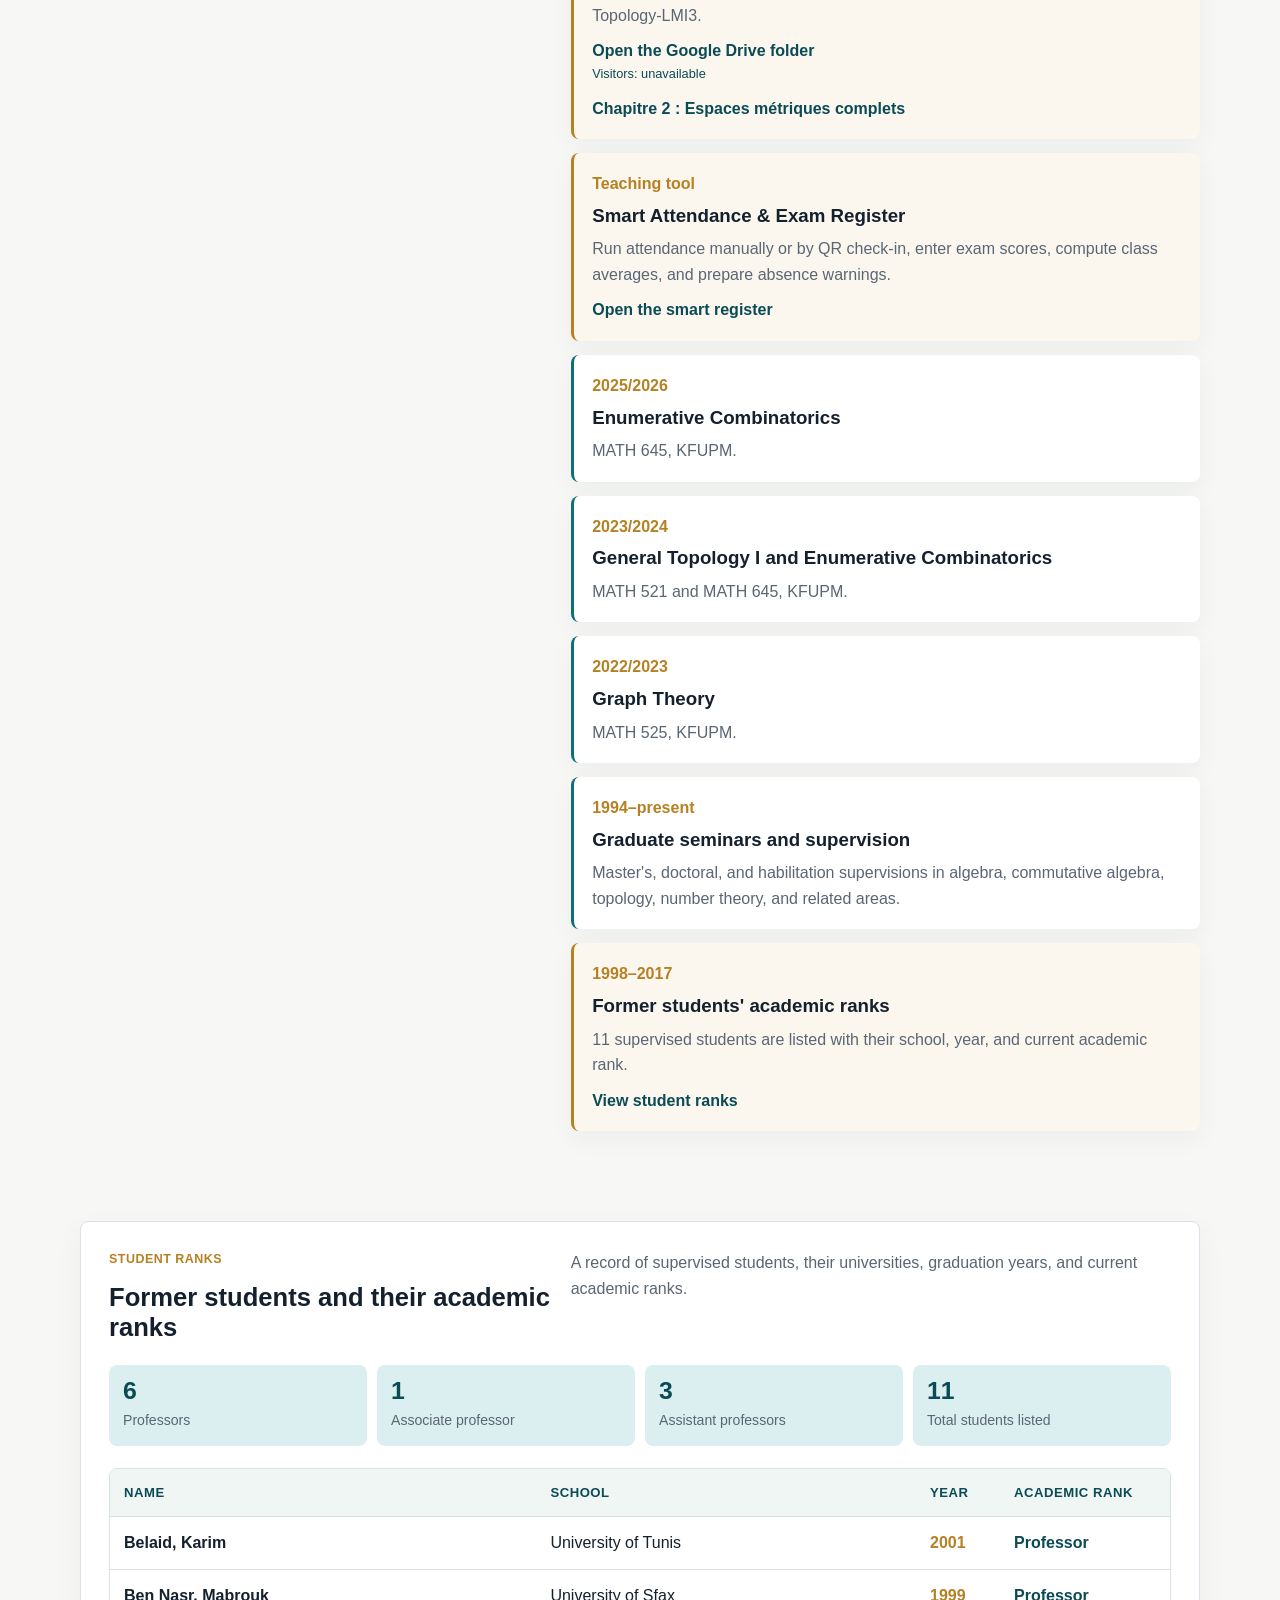
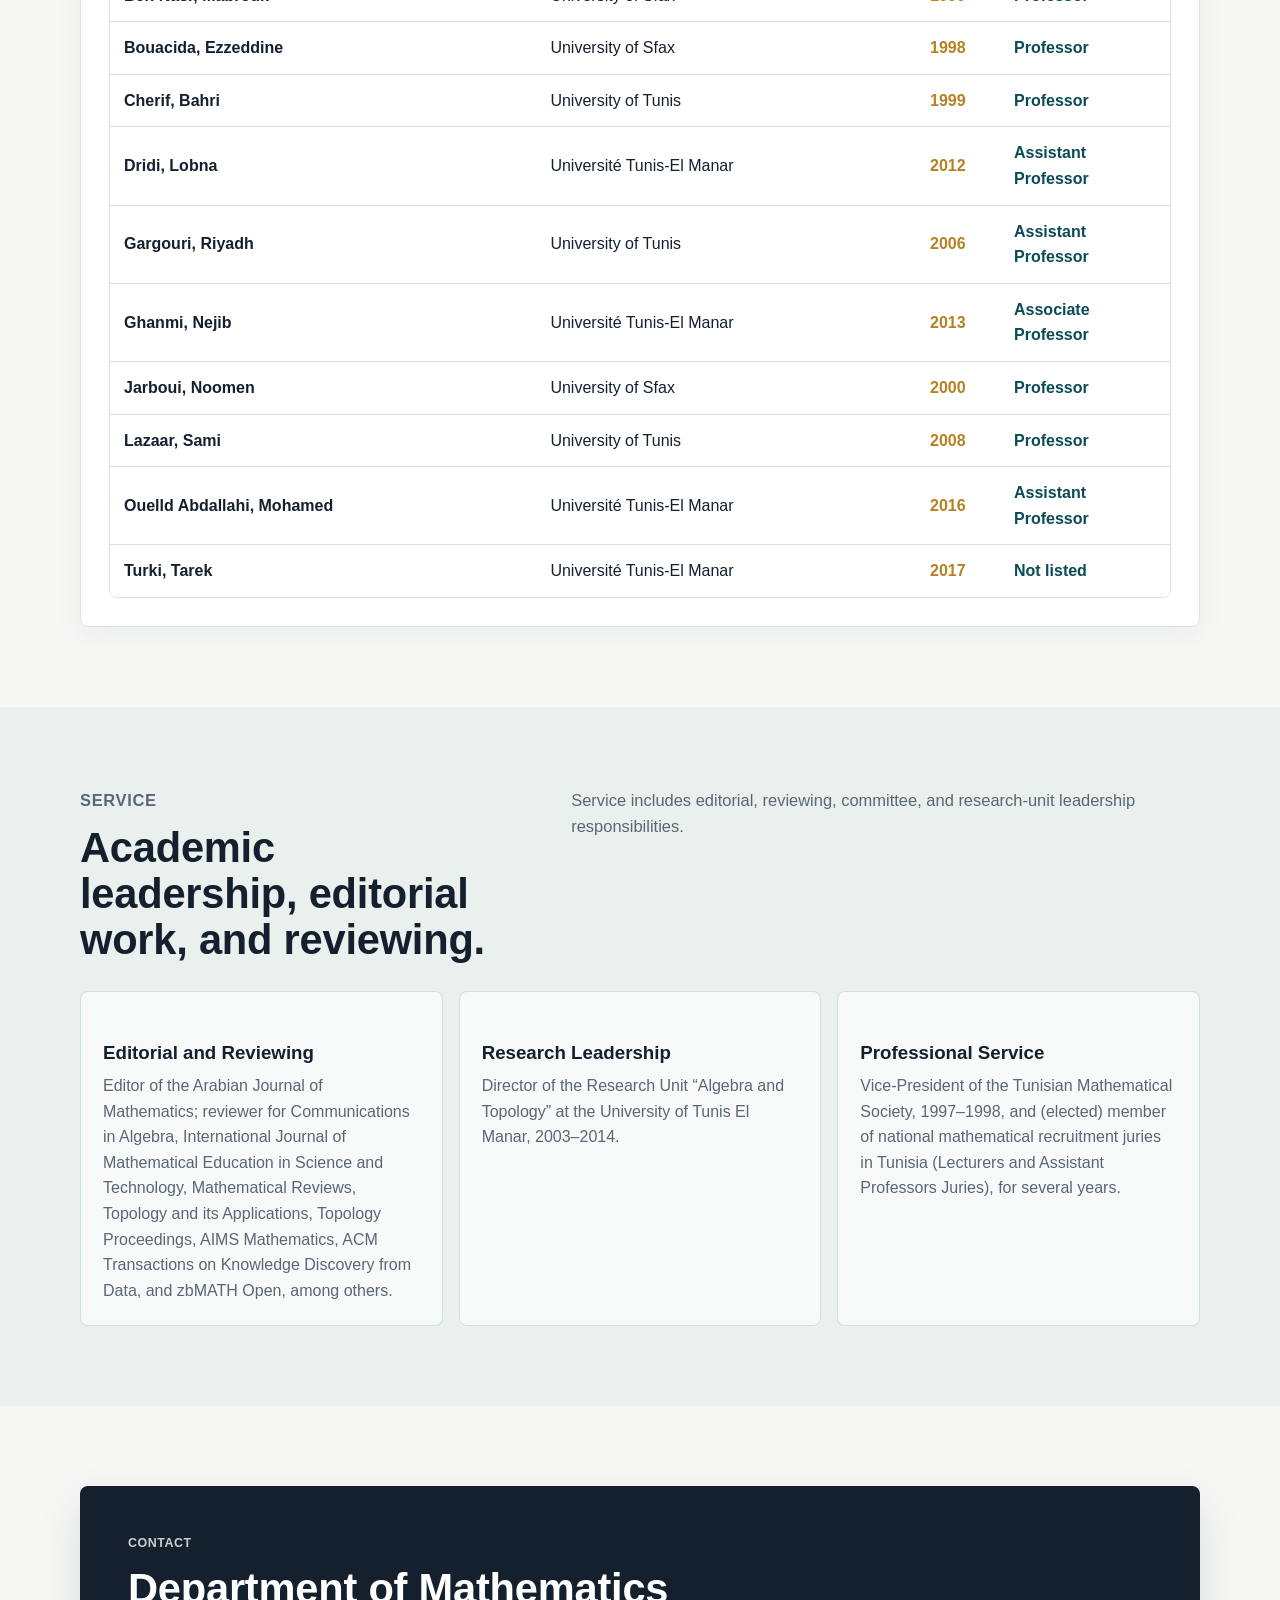
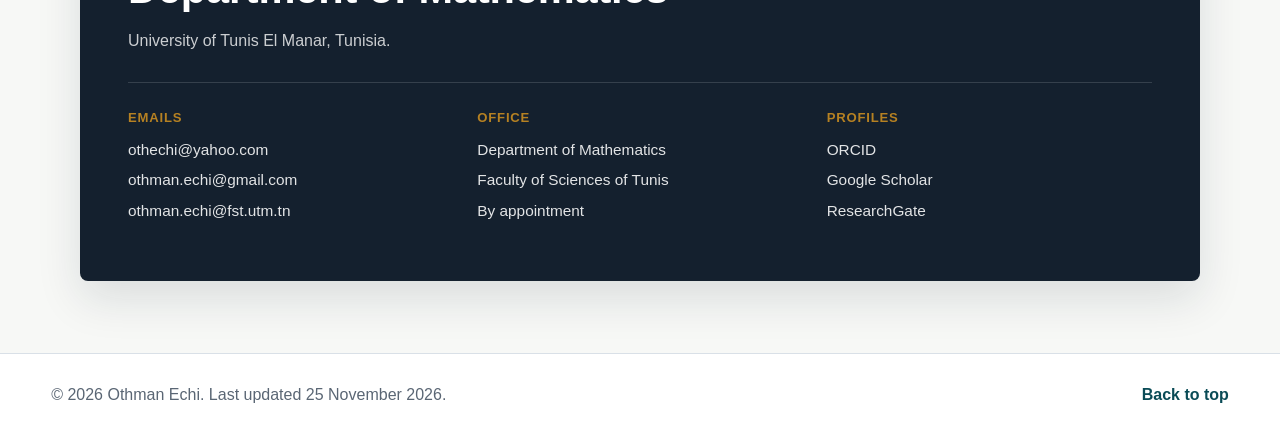
==== commit 3dbeff8e: "Add prominent General Topology HTML chapters panel" ====
--- a/index.html
+++ b/index.html
@@ -6,7 +6,7 @@
   <meta name="description" content="Academic homepage of Othman Echi, Professor of Mathematics at University of Tunis El Manar, Tunisia. Research in category theory, combinatorics on words, commutative algebra, foliation theory, general topology, mathematical inequalities, number theory, and theoretical computer science.">
   <meta name="author" content="Othman Echi">
   <title>Othman Echi | Professor of Mathematics</title>
-  <link rel="stylesheet" href="assets/site.css?v=20260919-counters">
+  <link rel="stylesheet" href="assets/site.css?v=20261125-chapters">
   <script defer src="assets/site.js?v=20261107"></script>
   <script defer src="assets/course-analytics.js?v=20260919-en"></script>
 </head>
@@ -53,6 +53,10 @@
           mathematical inequalities, number theory, and theoretical
           computer science.
         </p>
+        <aside class="chapter-panel" aria-labelledby="chapter-panel-title">
+          <h2 id="chapter-panel-title">General Topology Chapters html files</h2>
+          <a href="Chap2_Esp_Metrique_Complets_LMI3.html" lang="fr">Chapitre 2 : Espaces m&eacute;triques complets <span aria-hidden="true">&rarr;</span></a>
+        </aside>
         <div class="hero-actions" aria-label="Primary links">
           <a class="button ghost" href="https://drive.google.com/drive/folders/1UjDDTHxBOWgyOfvKD9Ov06tSq1WuuK6s?usp=sharing" rel="noopener">Combinatorics-LSM1</a>
           <a class="button ghost" href="https://drive.google.com/drive/folders/14zMOgdNLsMqSFA5qNI2-kKv99u6Kudml?usp=sharing" rel="noopener">General Topology-LMI3</a>
--- a/assets/site.css
+++ b/assets/site.css
@@ -1202,8 +1202,39 @@
   gap: 0.15rem;
 }
 
-.course-updates { margin-top: 1rem; }
-.course-updates[hidden] { display: none; }
-.course-updates iframe { display: block; width: 100%; height: 570px; border: 1px solid var(--line); border-radius: var(--radius); background: white; }
-.course-updates-fallback { font-size: .85rem; }
-@media (max-width: 480px) { .course-updates iframe { height: 660px; } }
+.chapter-panel {
+  width: 100%;
+  max-width: 680px;
+  margin-top: 24px;
+  padding: 20px 24px;
+  border: 2px solid #c49737;
+  border-radius: 4px;
+  background: #fff;
+  color: #172948;
+  text-shadow: none;
+}
+
+.chapter-panel h2 {
+  margin: 0 0 12px;
+  font-size: 1.25rem;
+  line-height: 1.4;
+  color: #172948;
+  overflow-wrap: anywhere;
+}
+
+.chapter-panel a {
+  display: block;
+  padding: 8px 0;
+  color: #155d47;
+  font-size: 1rem;
+  line-height: 1.5;
+  font-weight: 700;
+  text-decoration: underline;
+  text-underline-offset: 4px;
+  overflow-wrap: anywhere;
+}
+
+.chapter-panel a:hover,
+.chapter-panel a:focus-visible {
+  color: #102b22;
+}
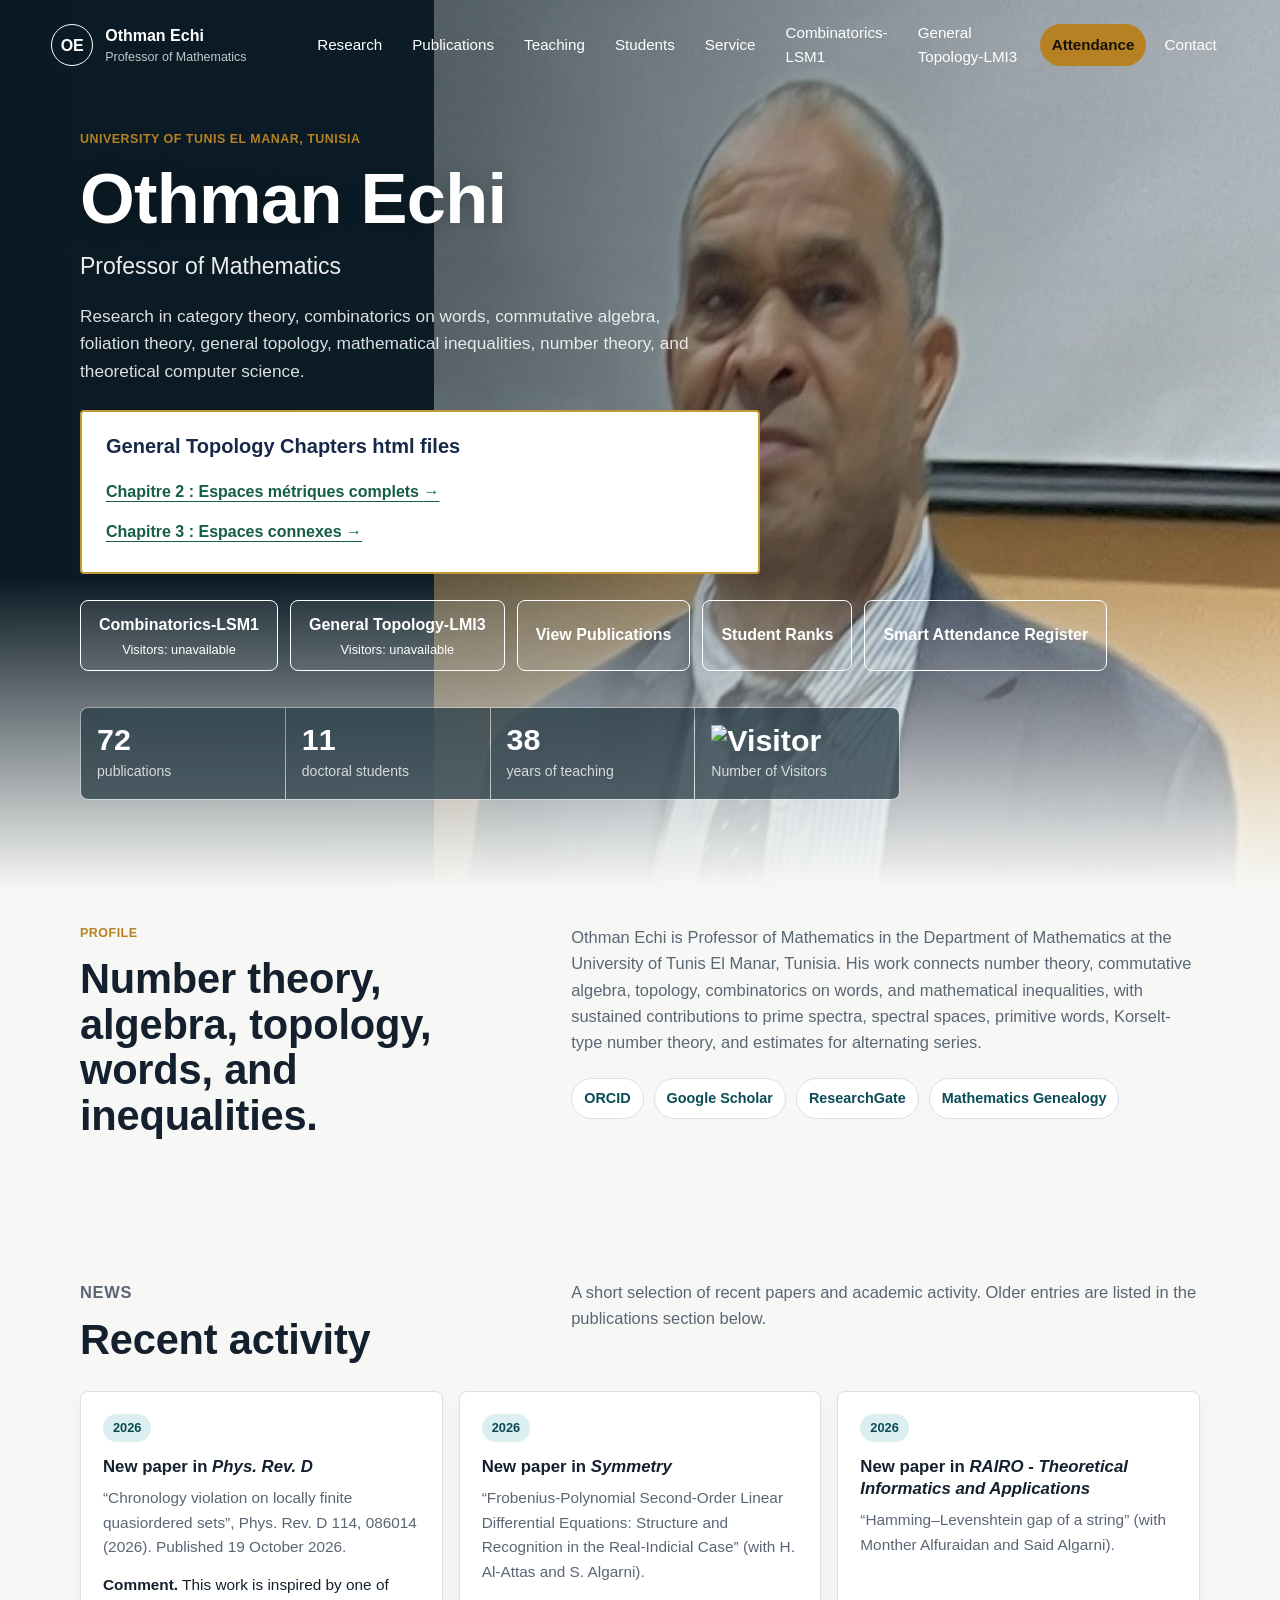
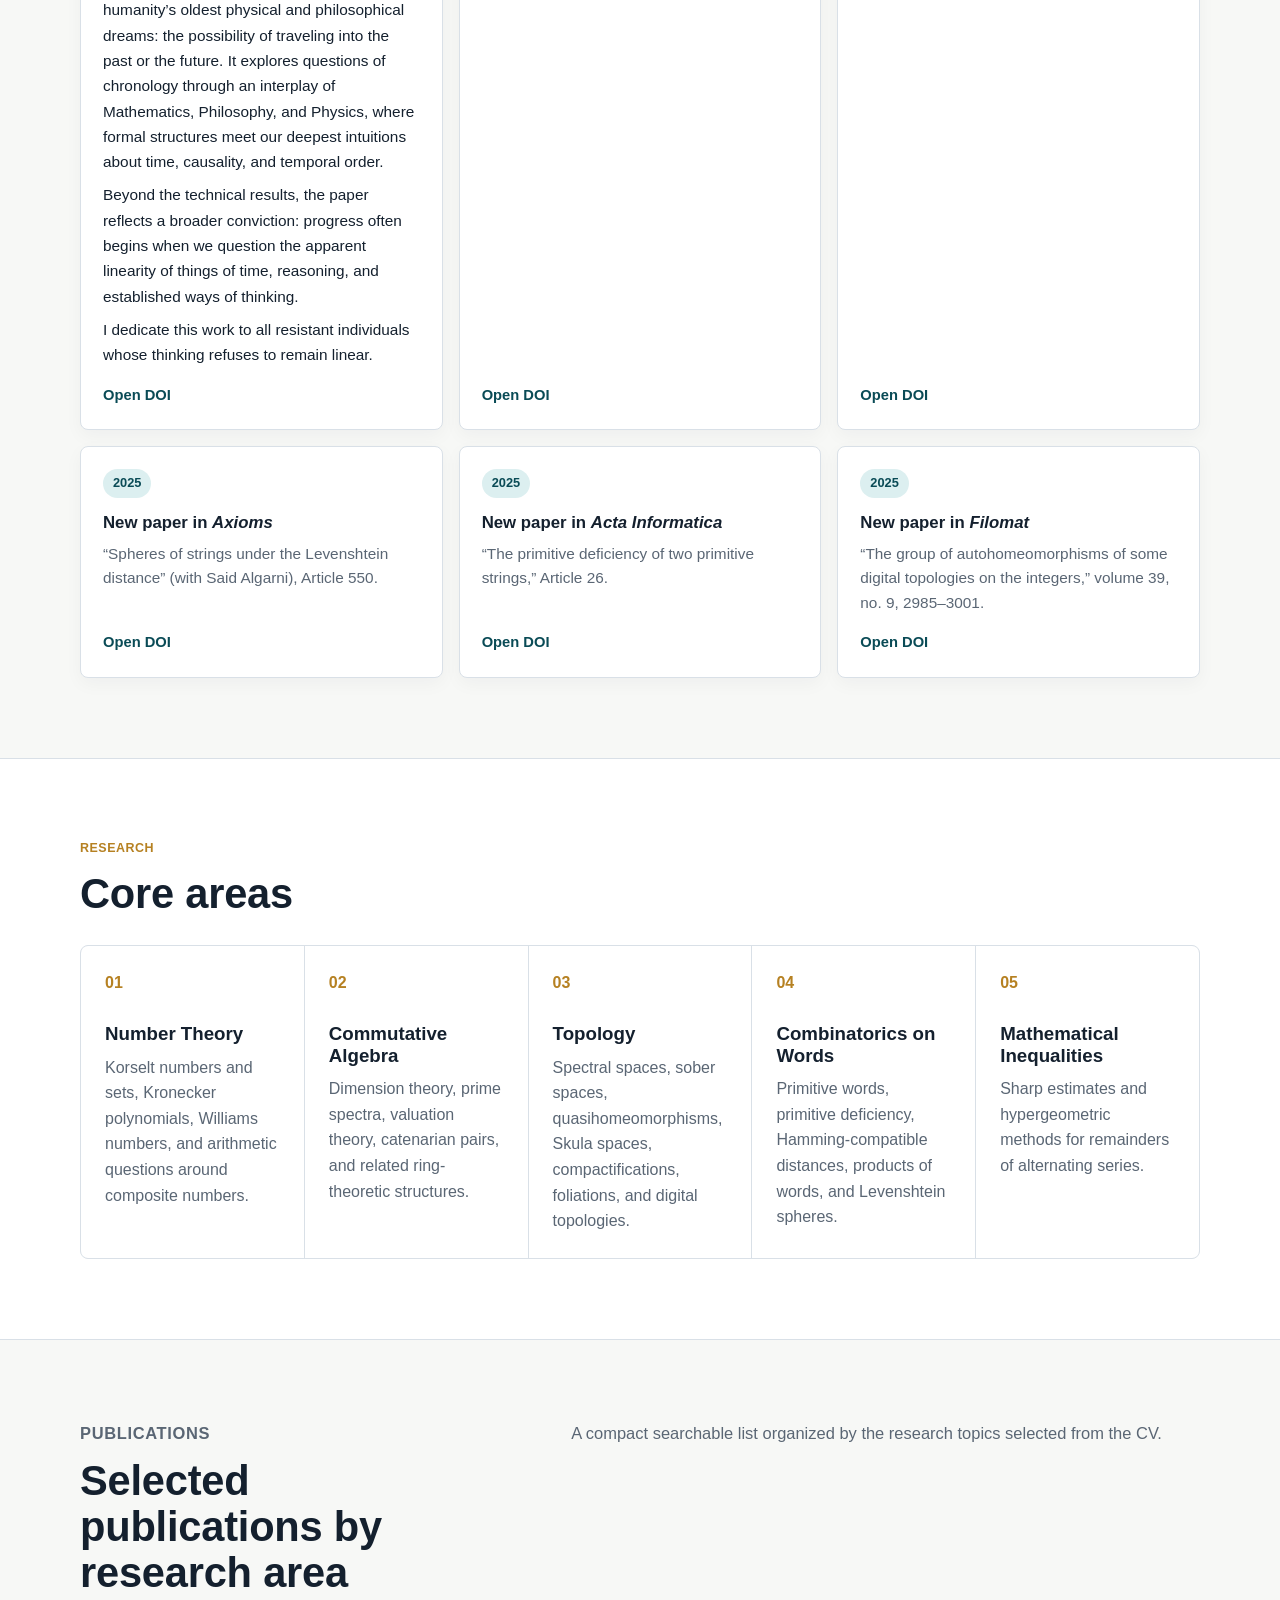
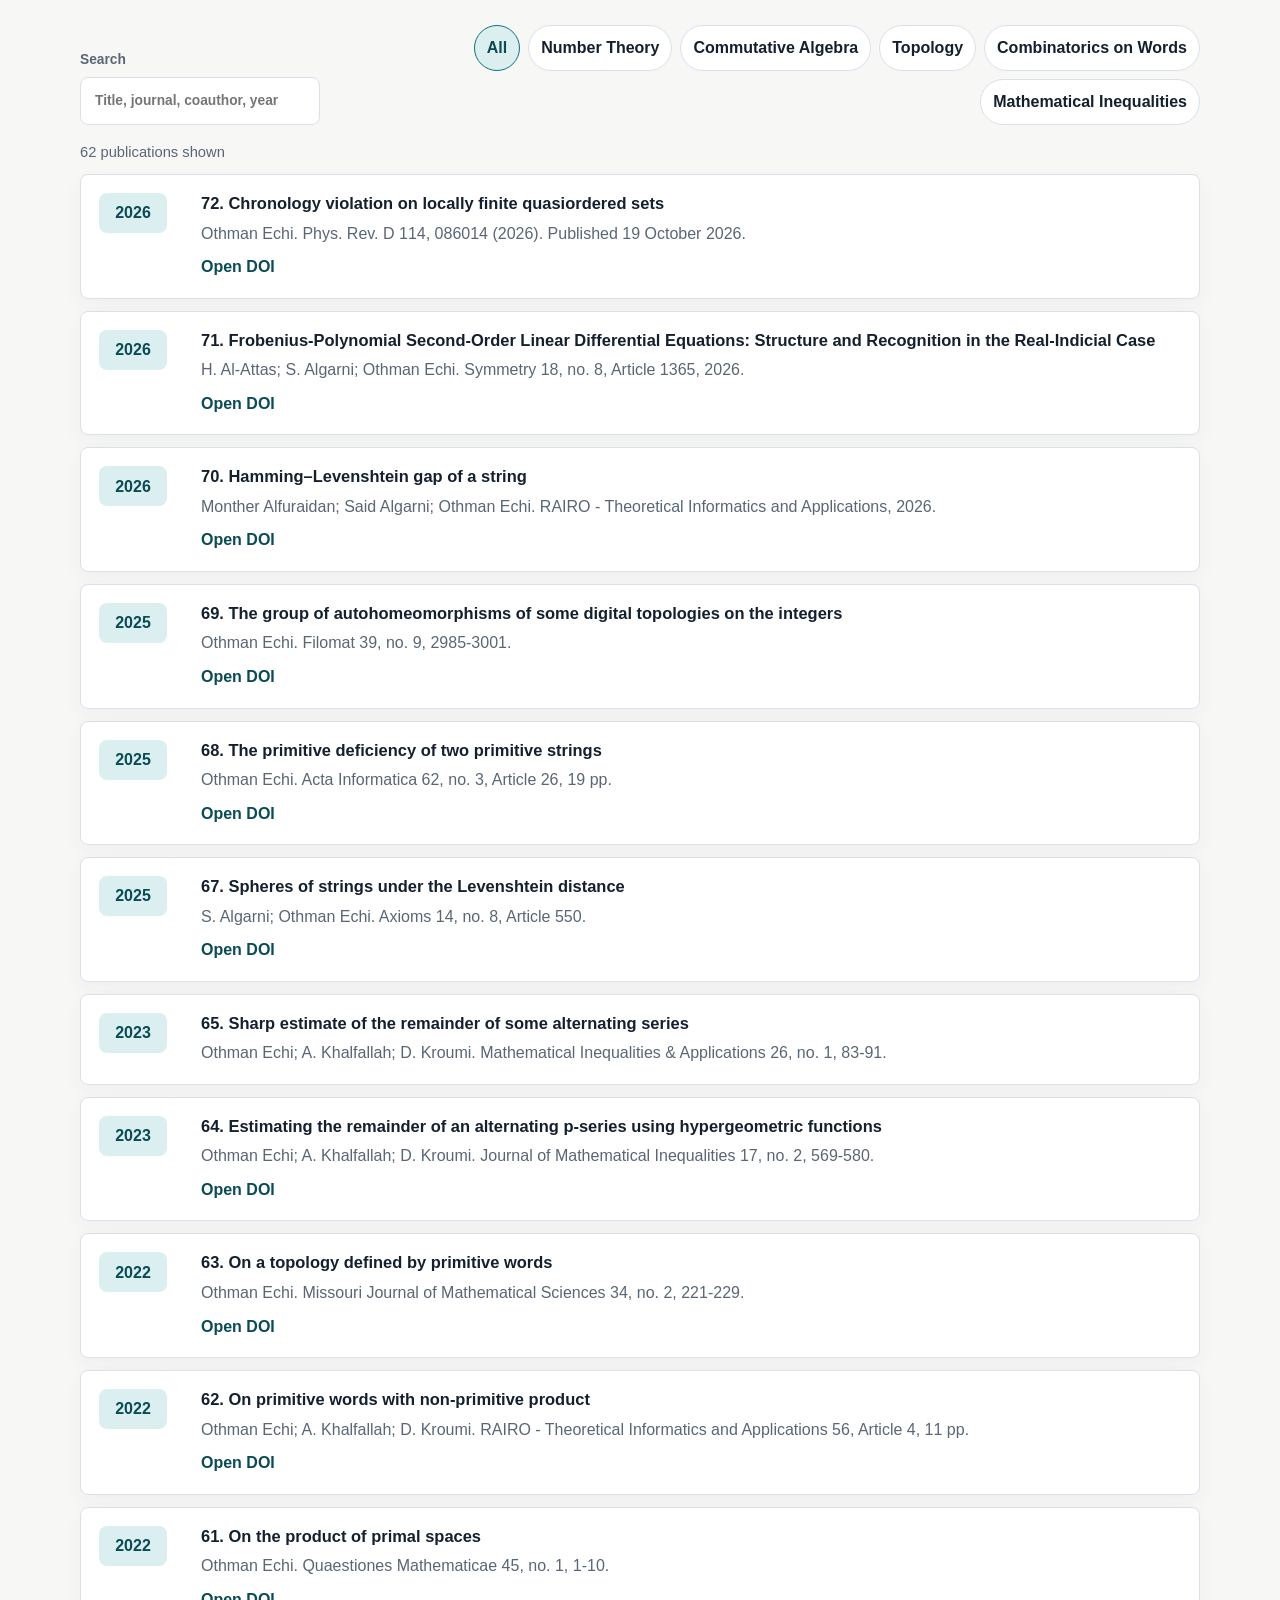
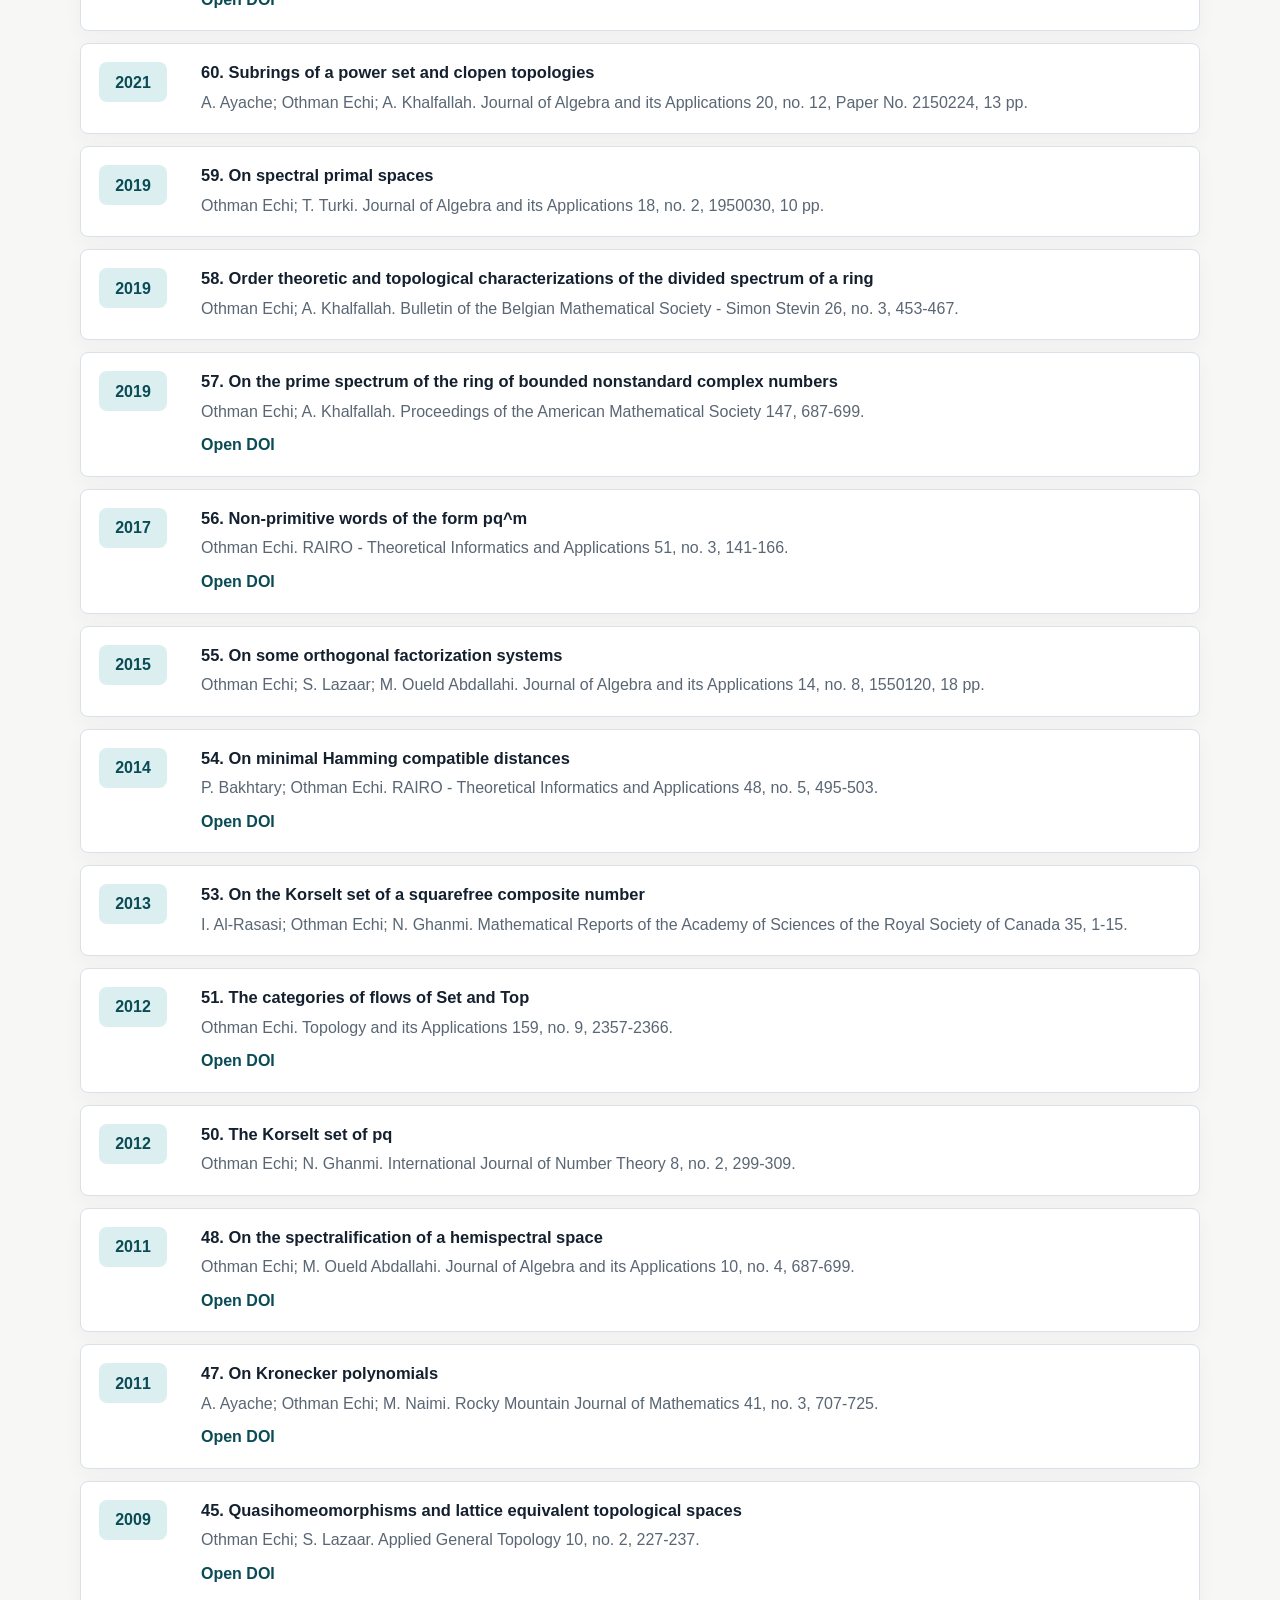
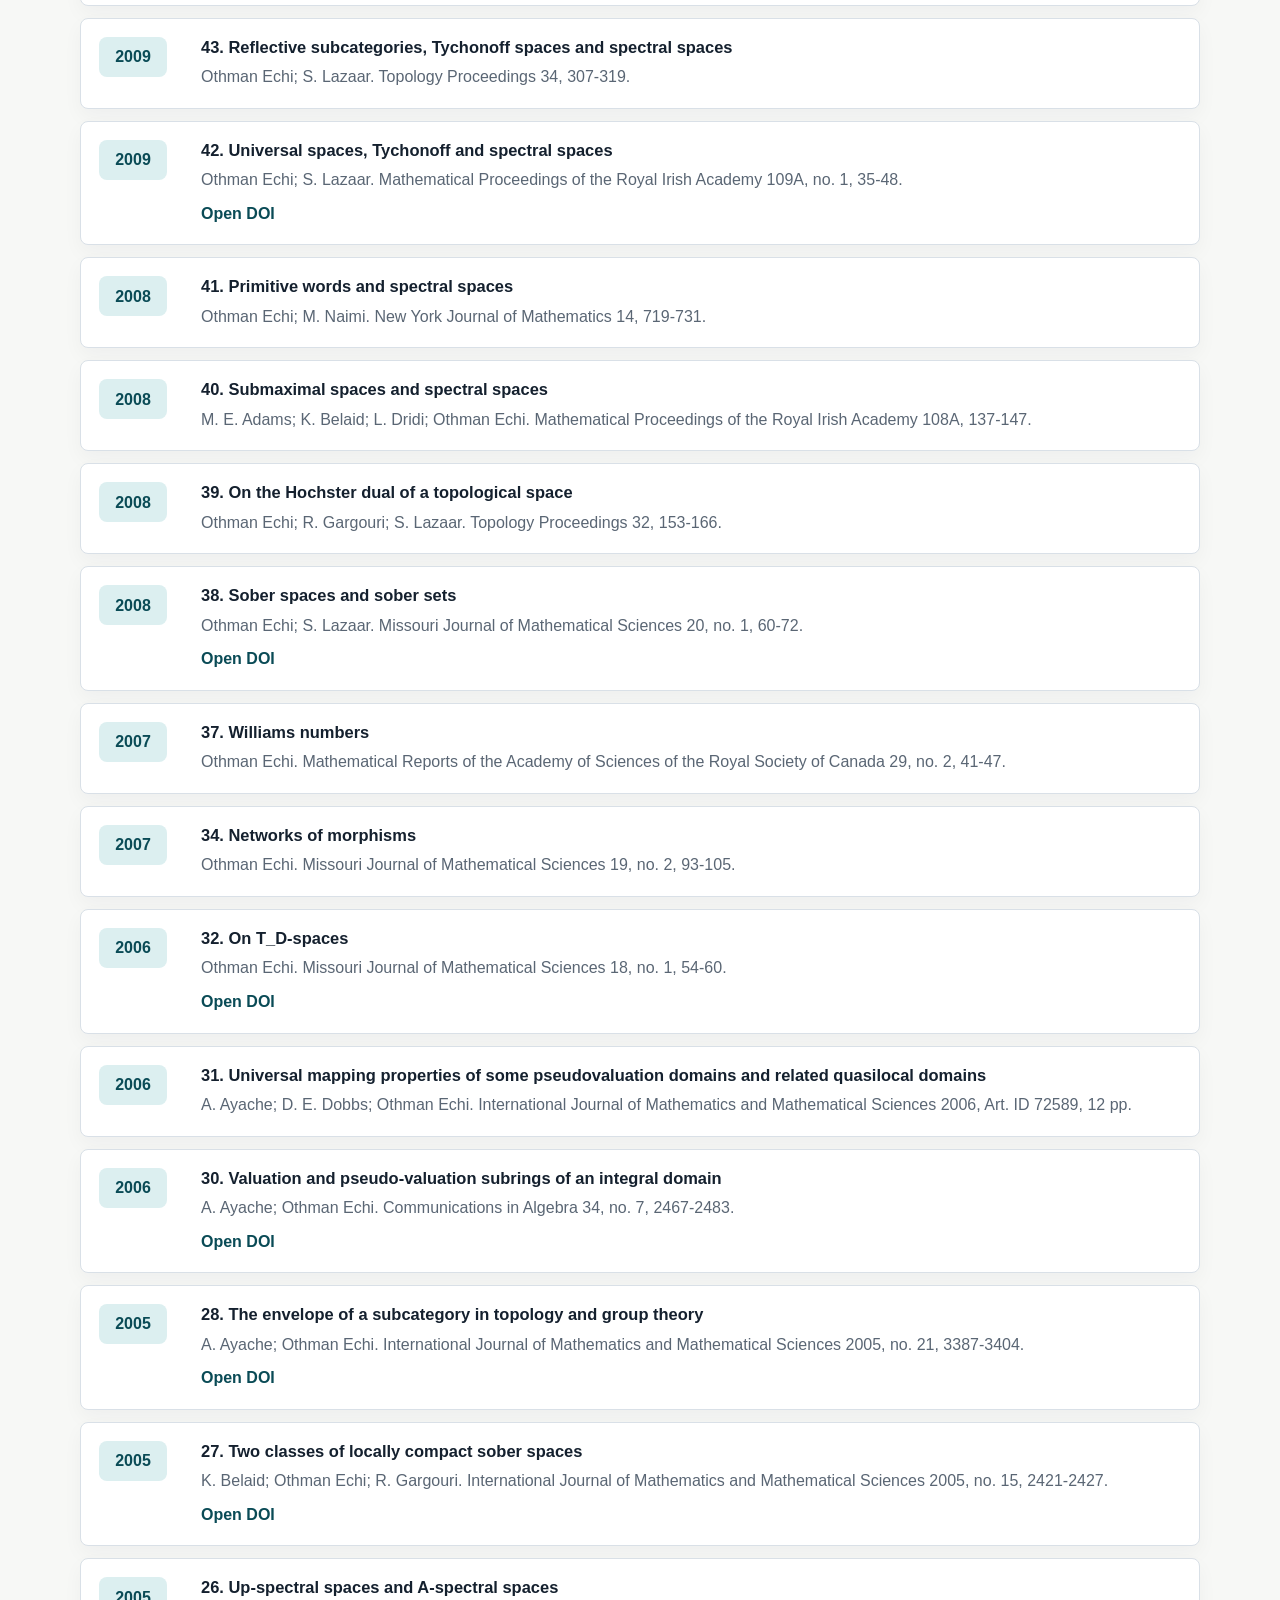
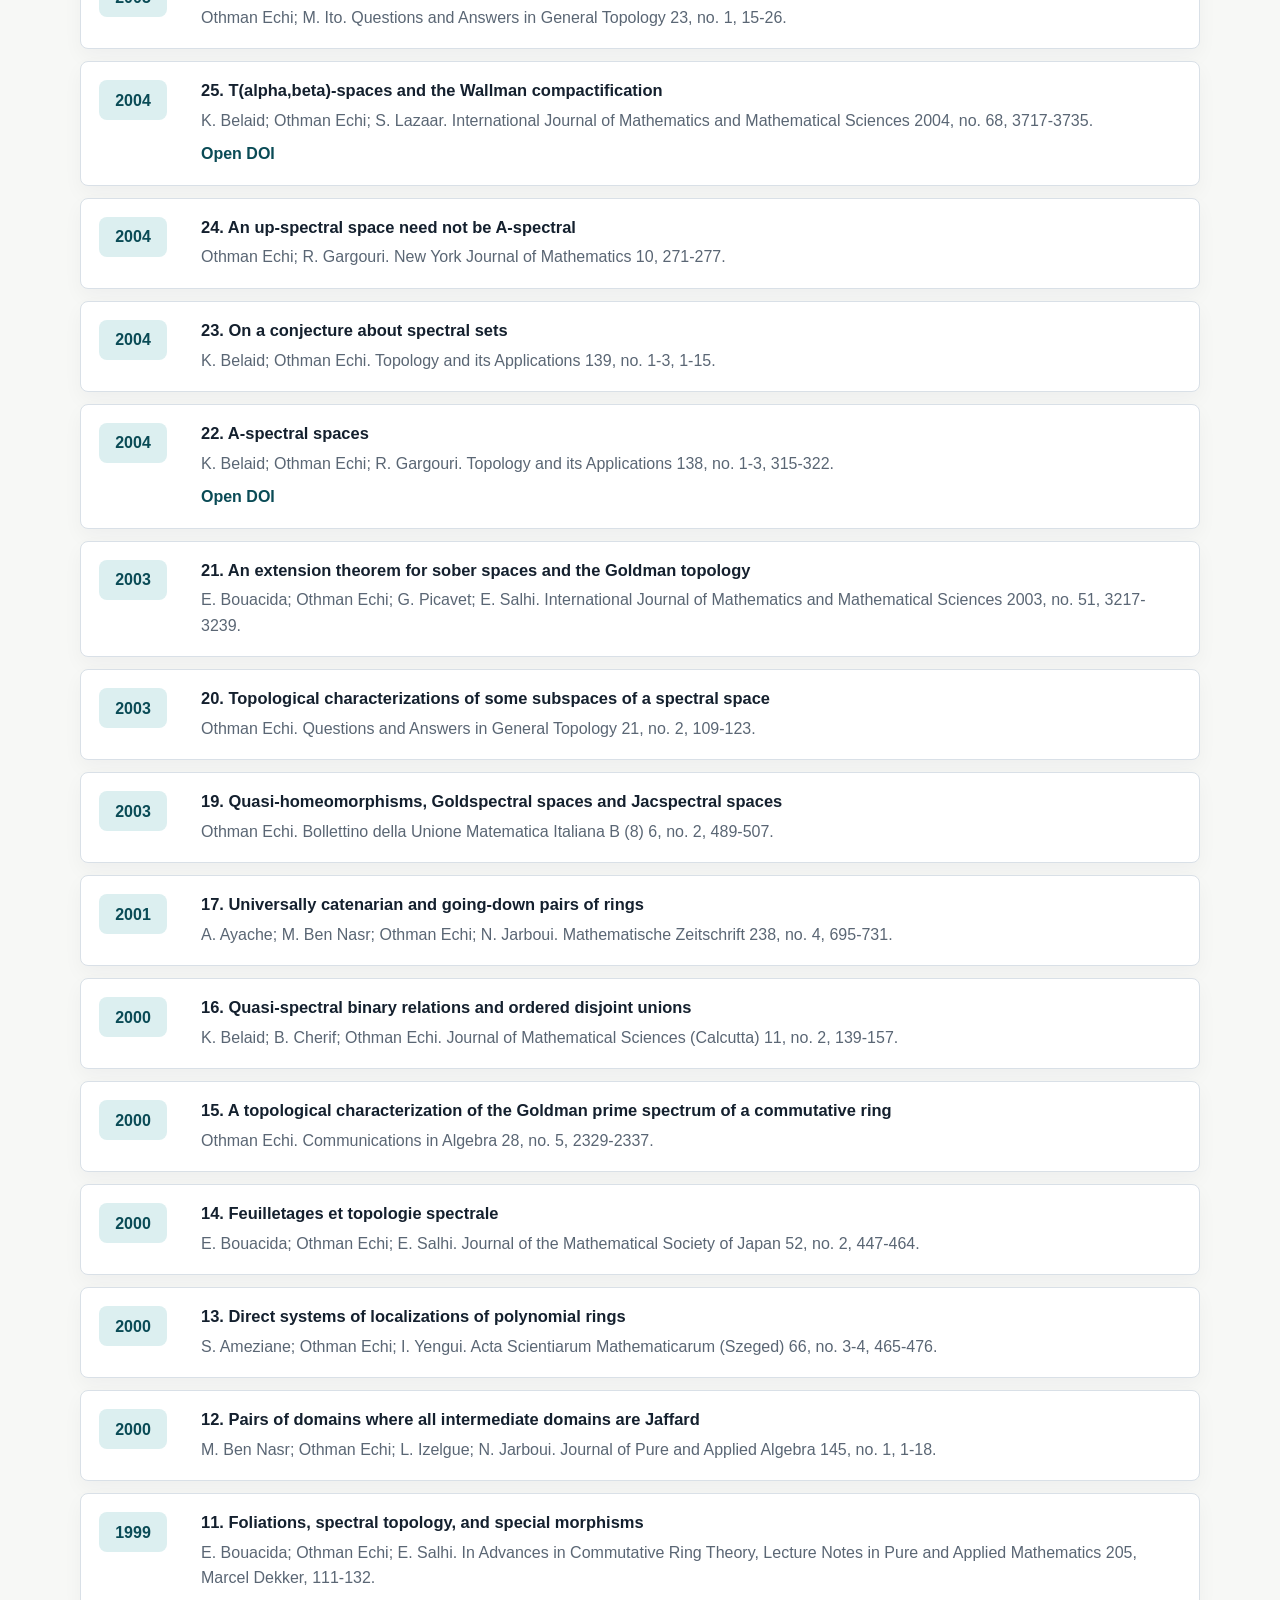
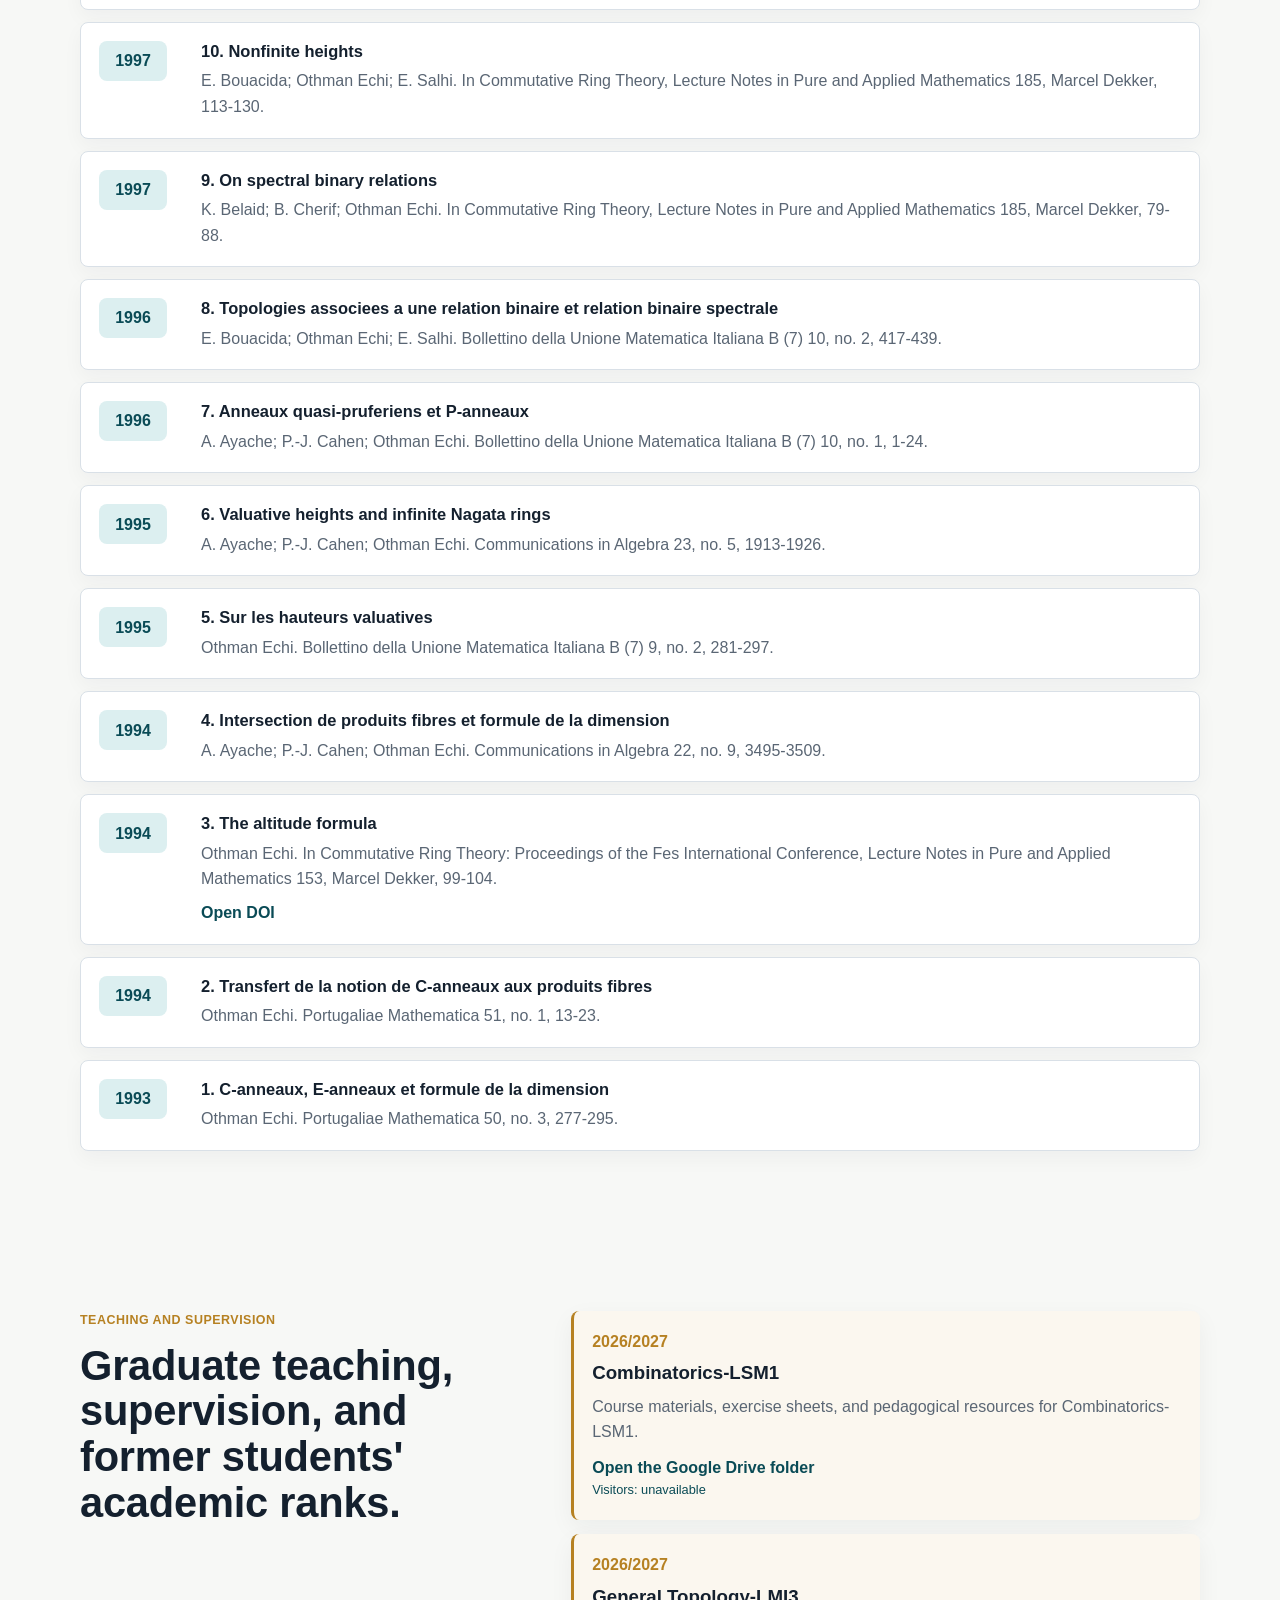
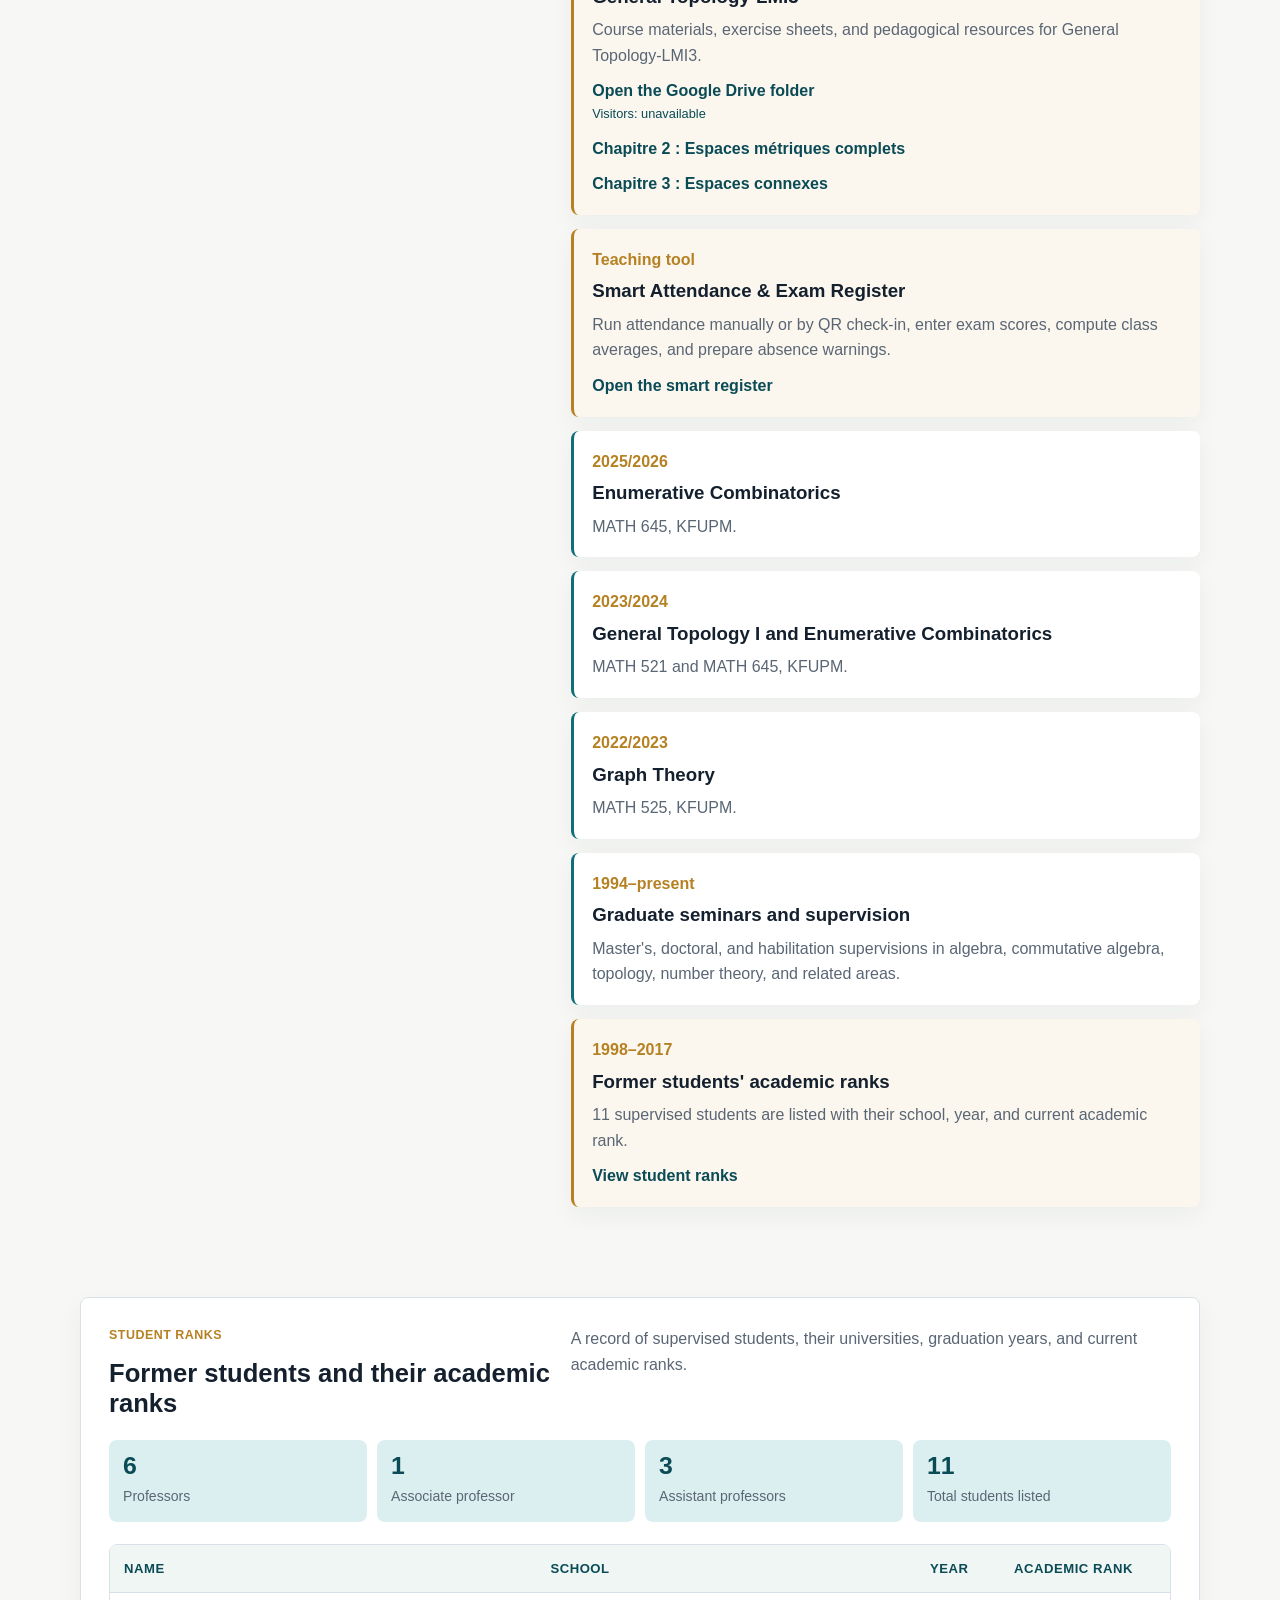
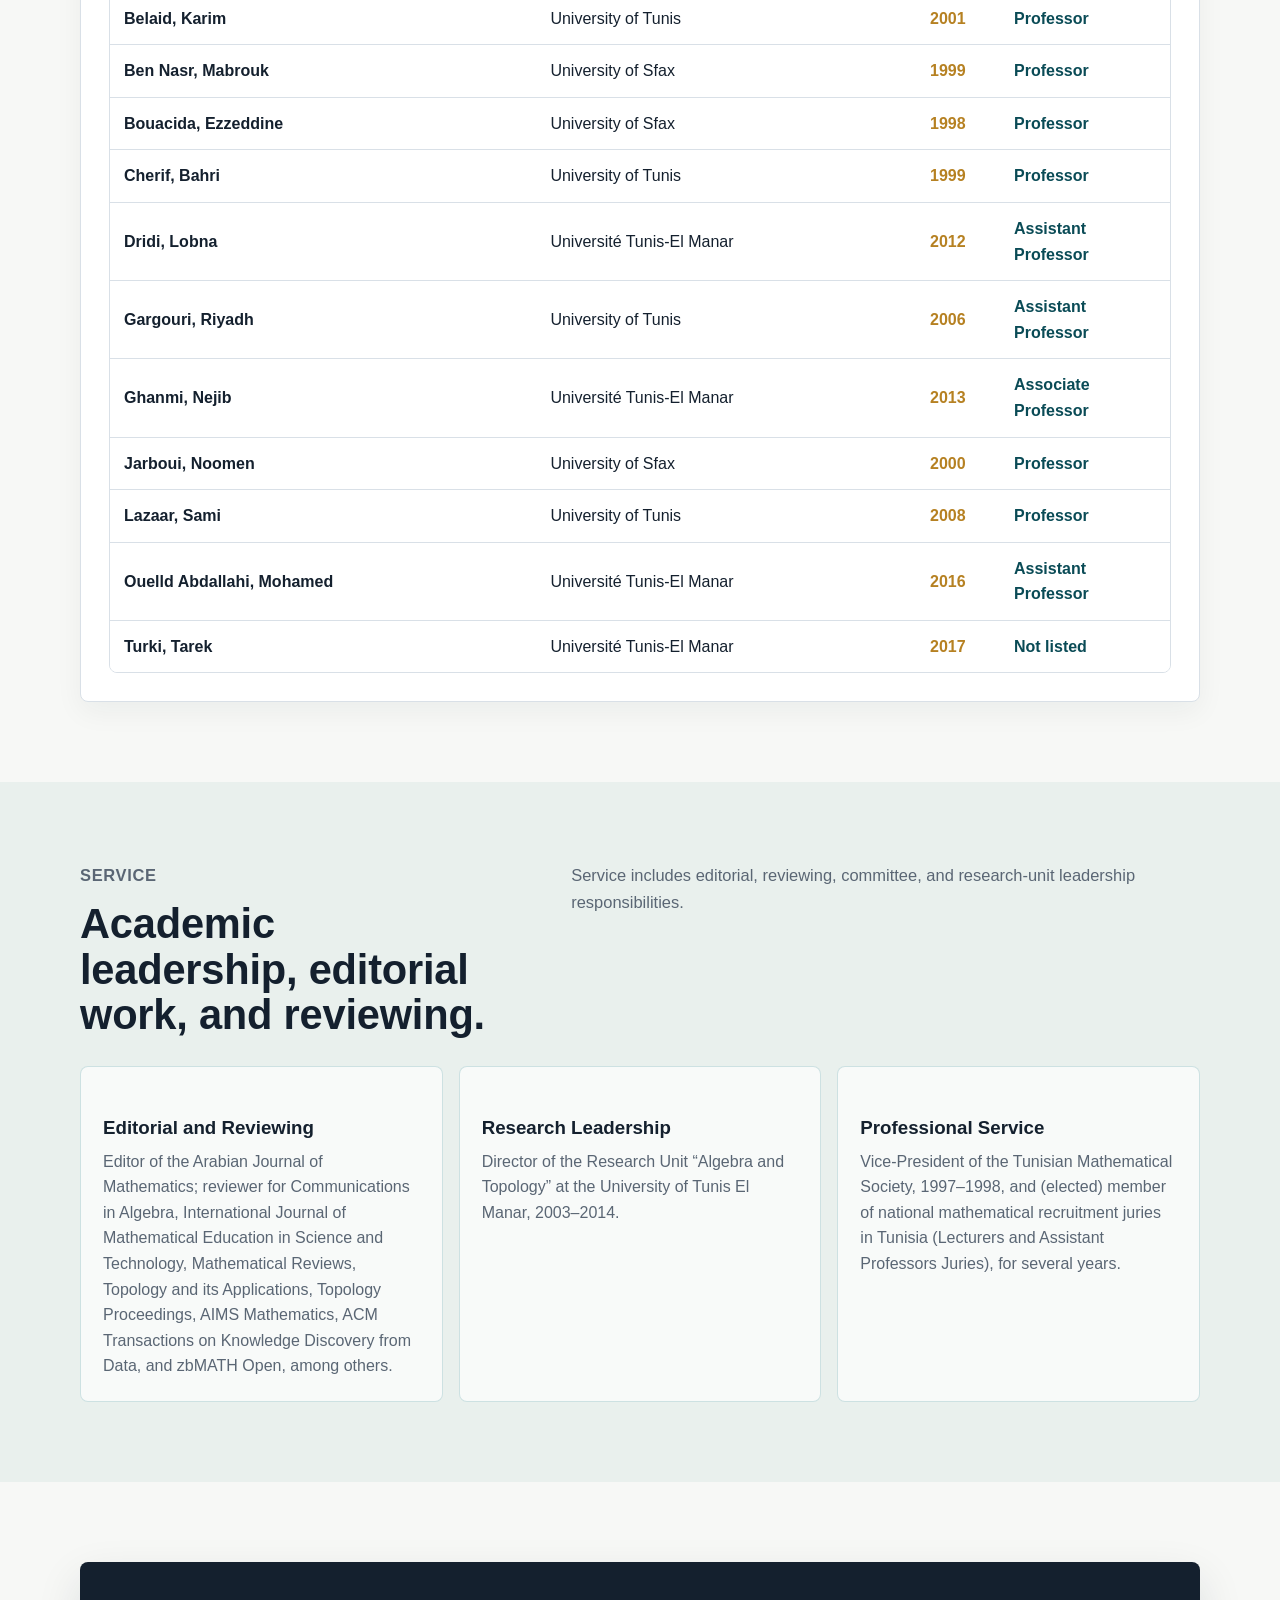
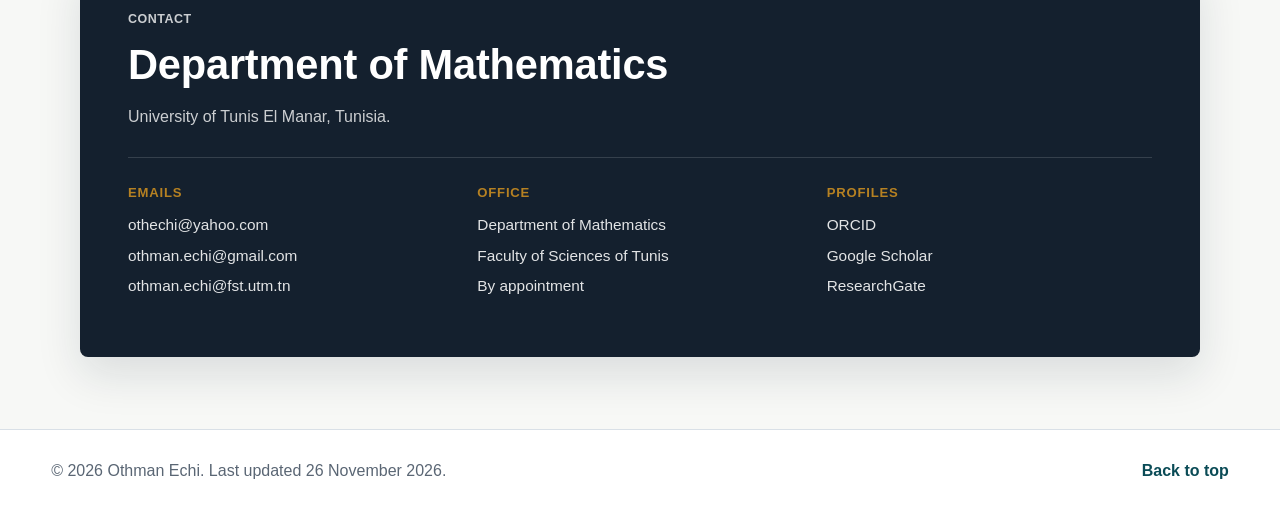
==== commit a79e8fcf: "Publish connected spaces chapter and add homepage chapter links" ====
--- a/index.html
+++ b/index.html
@@ -56,6 +56,7 @@
         <aside class="chapter-panel" aria-labelledby="chapter-panel-title">
           <h2 id="chapter-panel-title">General Topology Chapters html files</h2>
           <a href="Chap2_Esp_Metrique_Complets_LMI3.html" lang="fr">Chapitre 2 : Espaces m&eacute;triques complets <span aria-hidden="true">&rarr;</span></a>
+          <a href="Chap3_Esp_Connexes_LMI3.html" lang="fr">Chapitre 3 : Espaces connexes <span aria-hidden="true">&rarr;</span></a>
         </aside>
         <div class="hero-actions" aria-label="Primary links">
           <a class="button ghost" href="https://drive.google.com/drive/folders/1UjDDTHxBOWgyOfvKD9Ov06tSq1WuuK6s?usp=sharing" rel="noopener">Combinatorics-LSM1</a>
@@ -762,6 +763,7 @@
           <p>Course materials, exercise sheets, and pedagogical resources for General Topology-LMI3.</p>
           <a href="https://drive.google.com/drive/folders/14zMOgdNLsMqSFA5qNI2-kKv99u6Kudml?usp=sharing" rel="noopener">Open the Google Drive folder</a>
           <p><a href="Chap2_Esp_Metrique_Complets_LMI3.html">Chapitre 2 : Espaces m&eacute;triques complets</a></p>
+          <p><a href="Chap3_Esp_Connexes_LMI3.html">Chapitre 3 : Espaces connexes</a></p>
         </article>
         <article class="timeline-highlight">
           <time>Teaching tool</time>
@@ -959,7 +961,7 @@
   </main>
 
   <footer class="site-footer">
-    <p>&copy; 2026 Othman Echi. Last updated 25 November 2026.</p>
+    <p>&copy; 2026 Othman Echi. Last updated 26 November 2026.</p>
     <a href="#top">Back to top</a>
   </footer>
 </body>
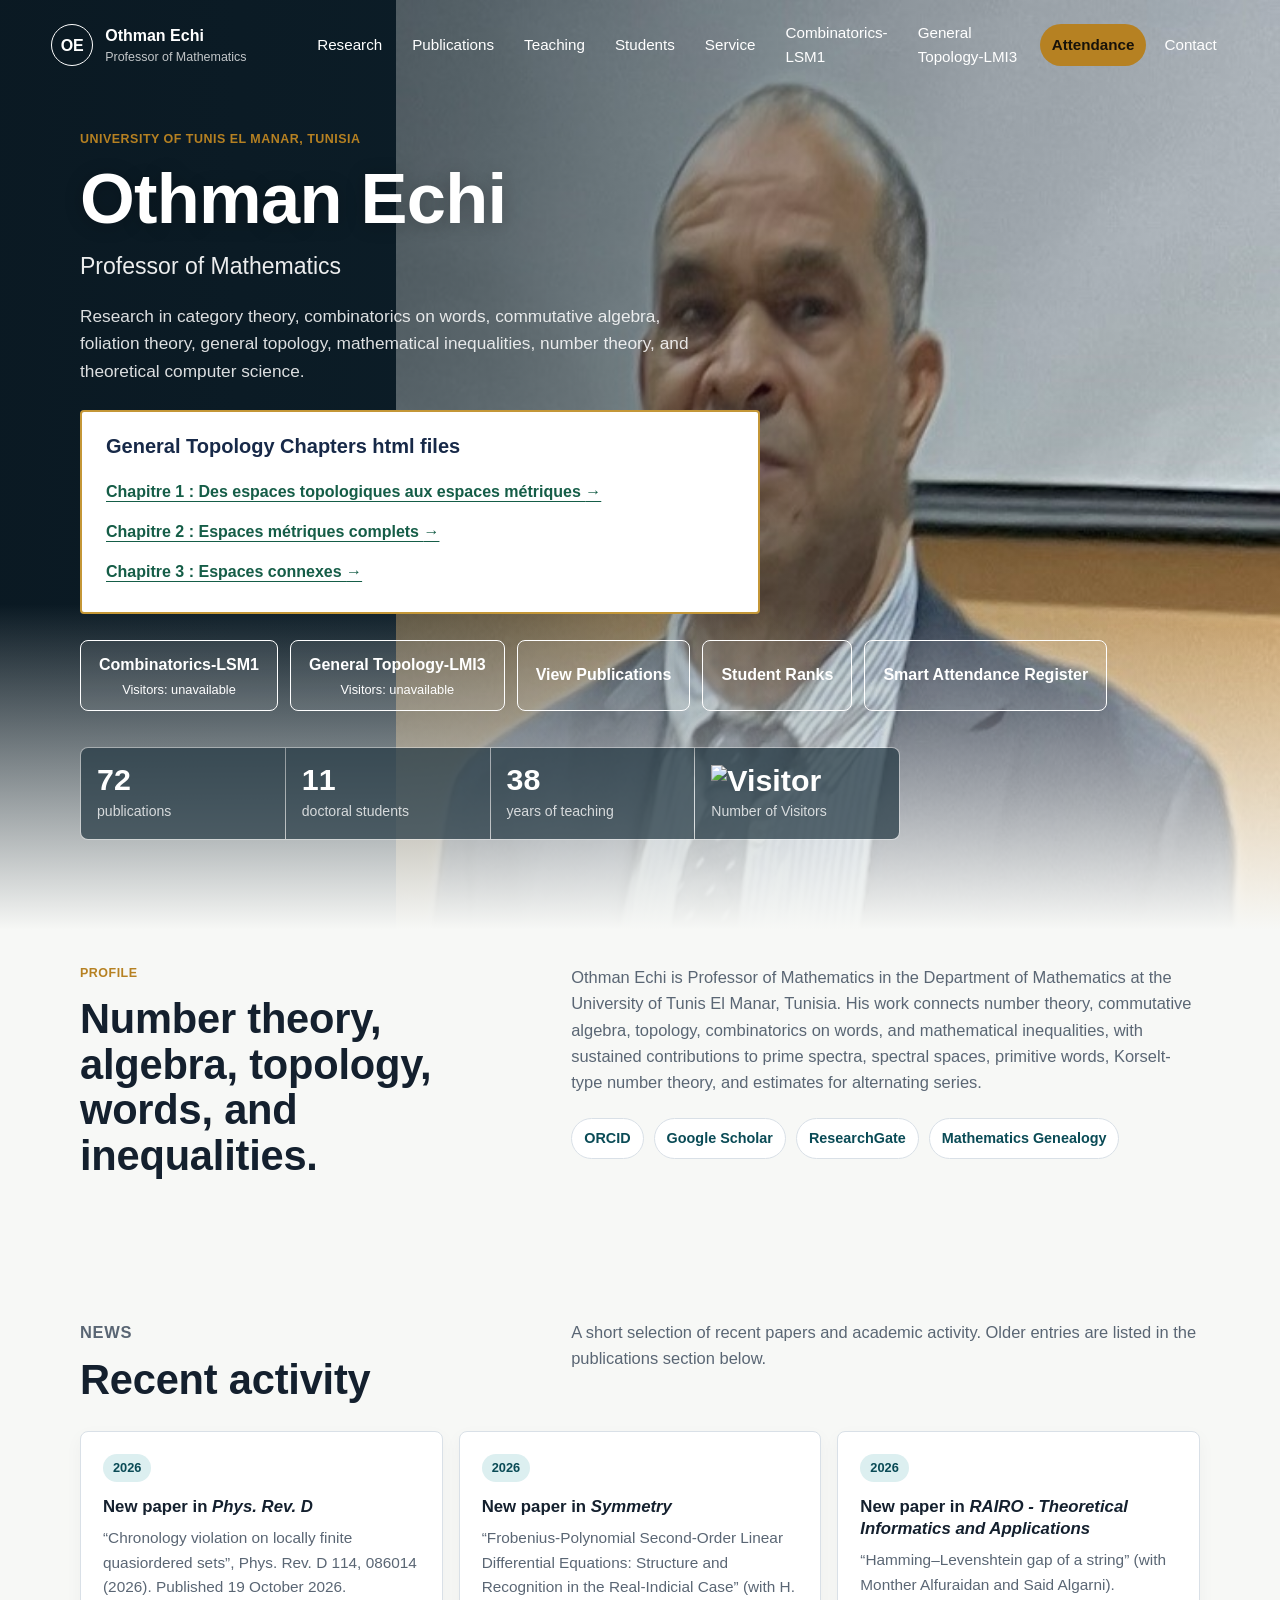
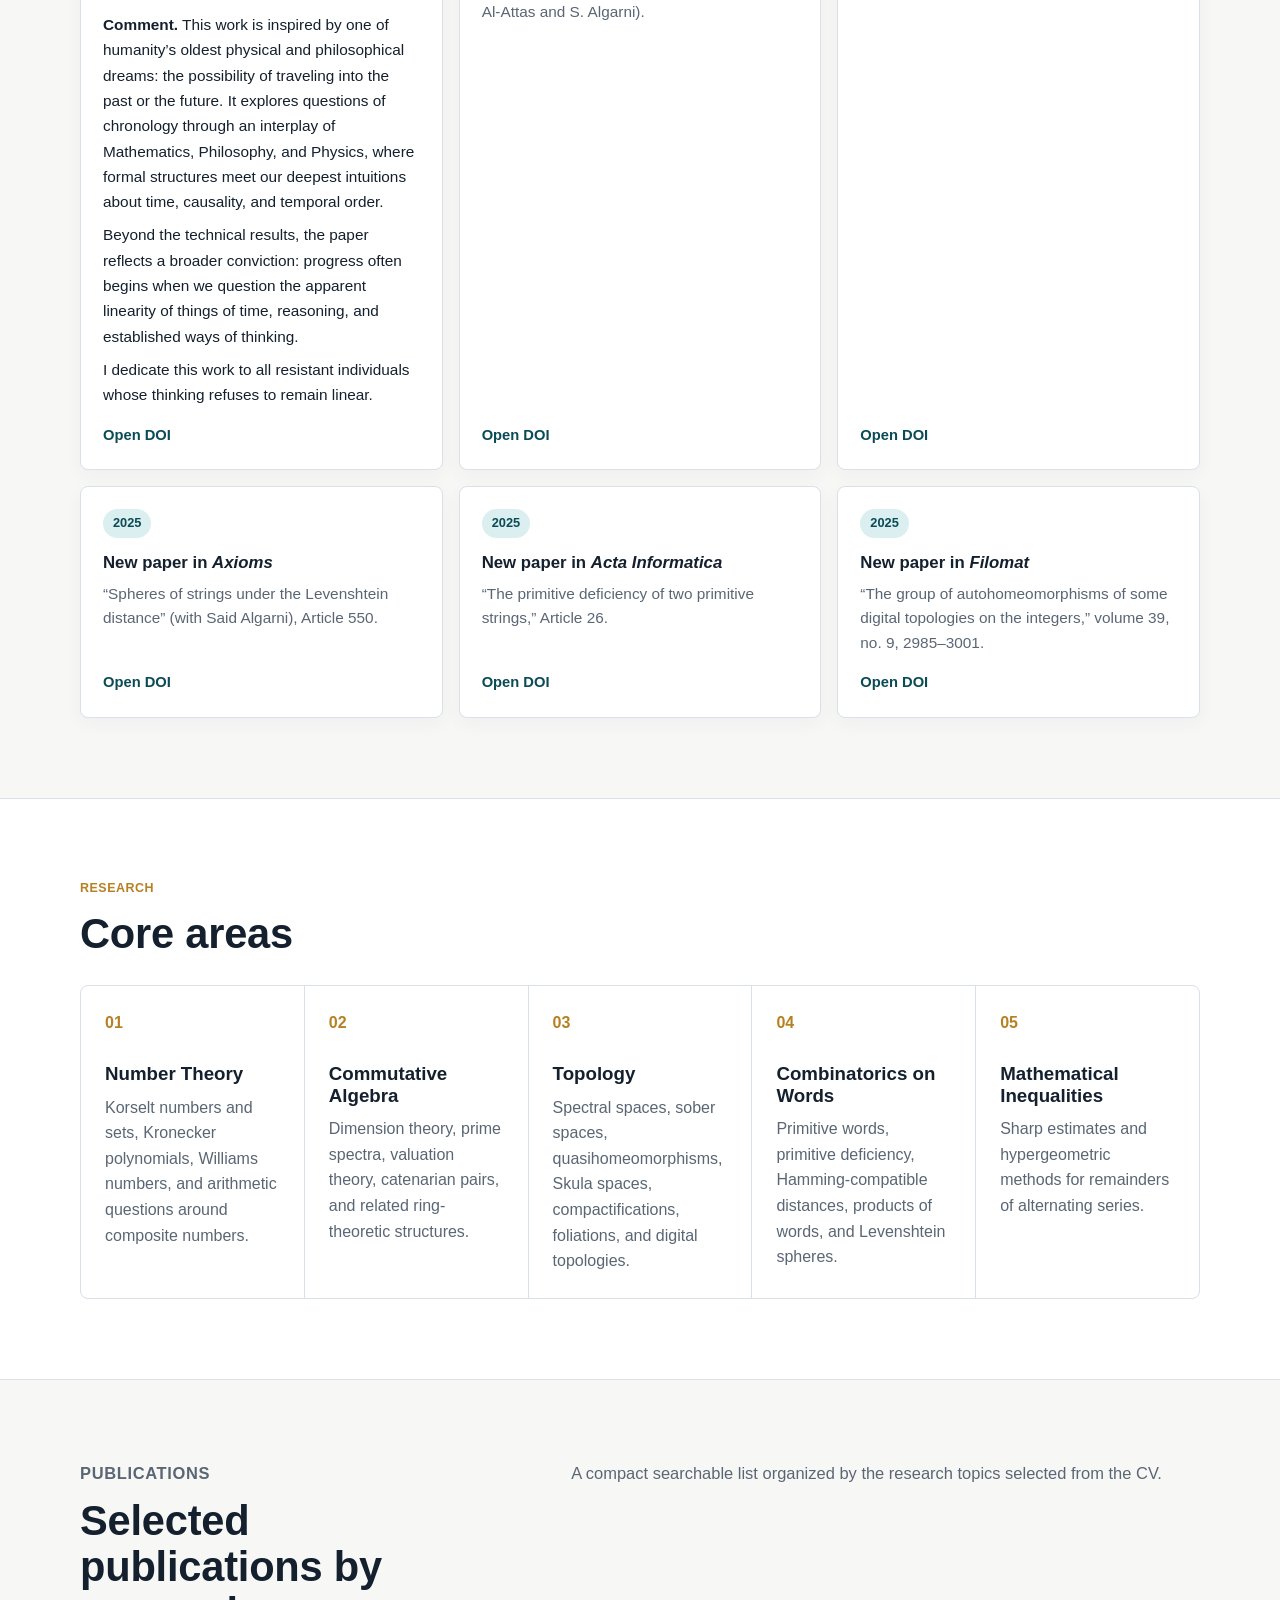
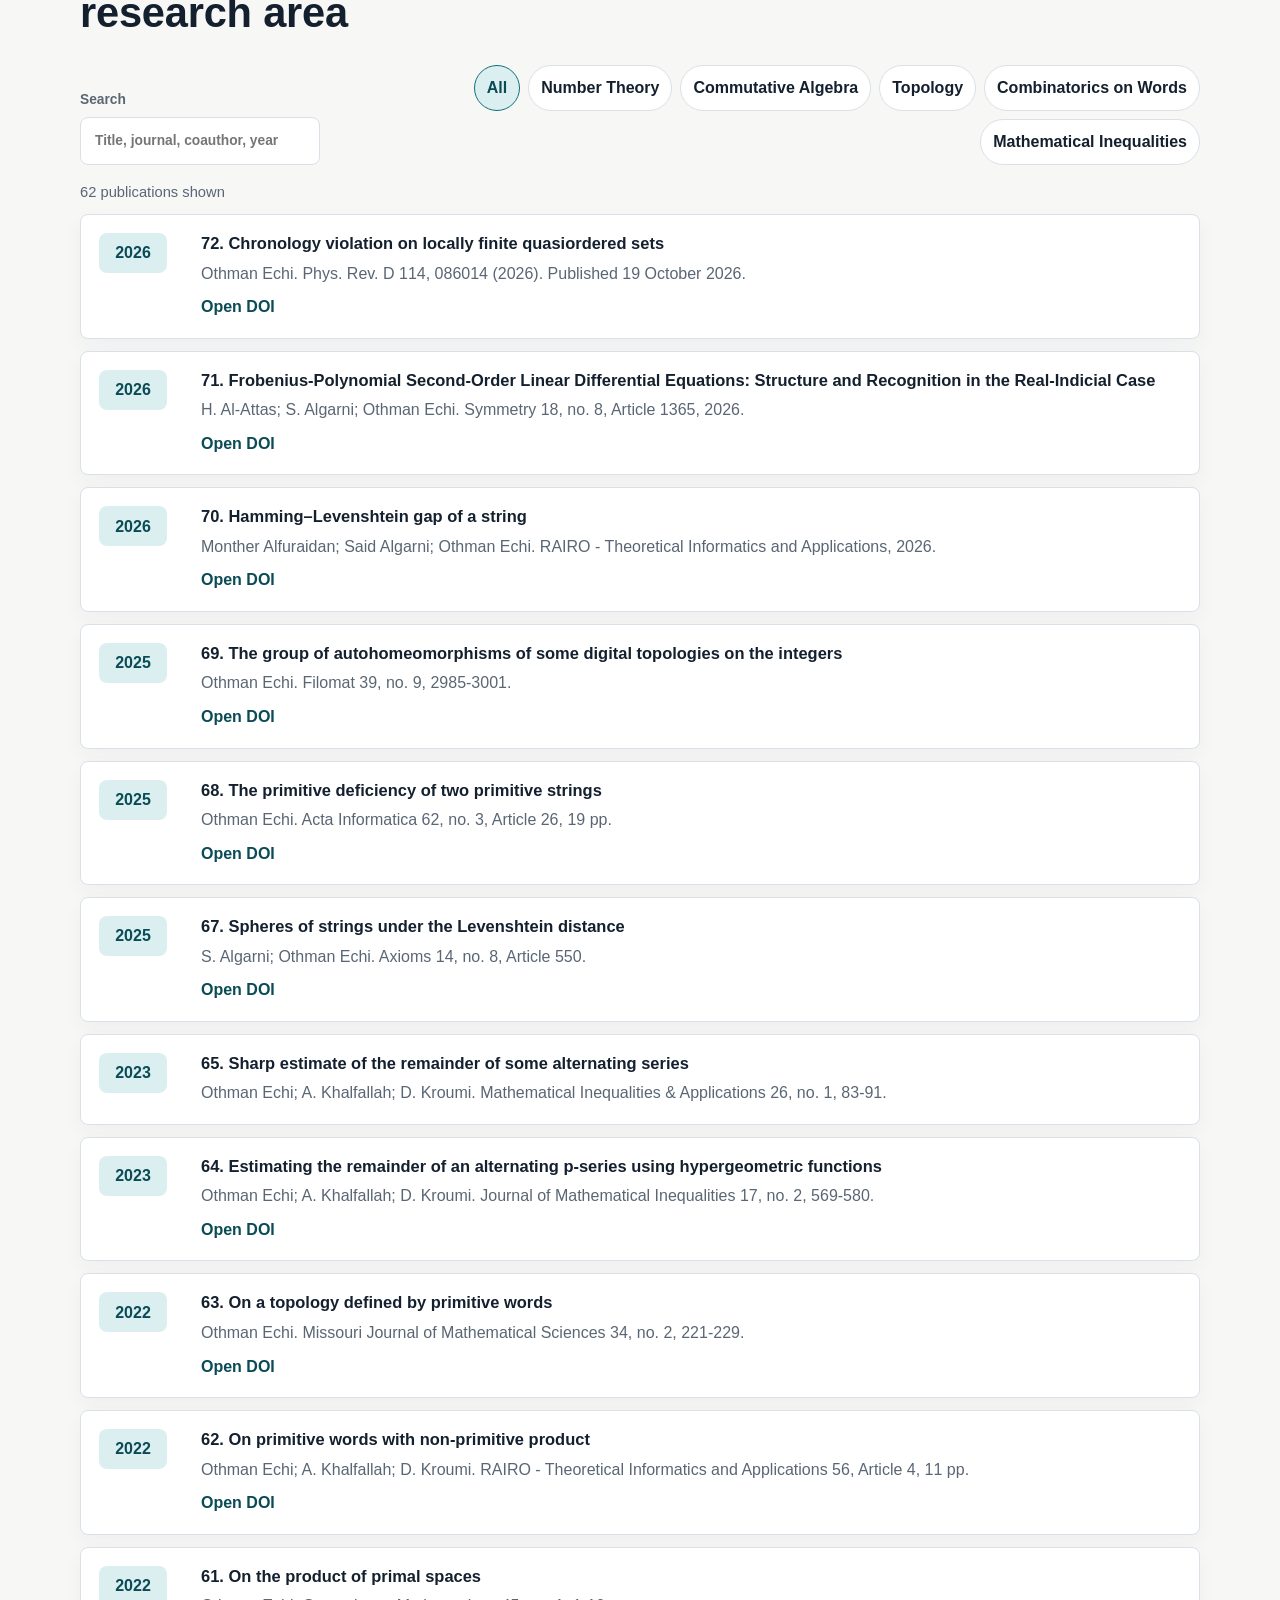
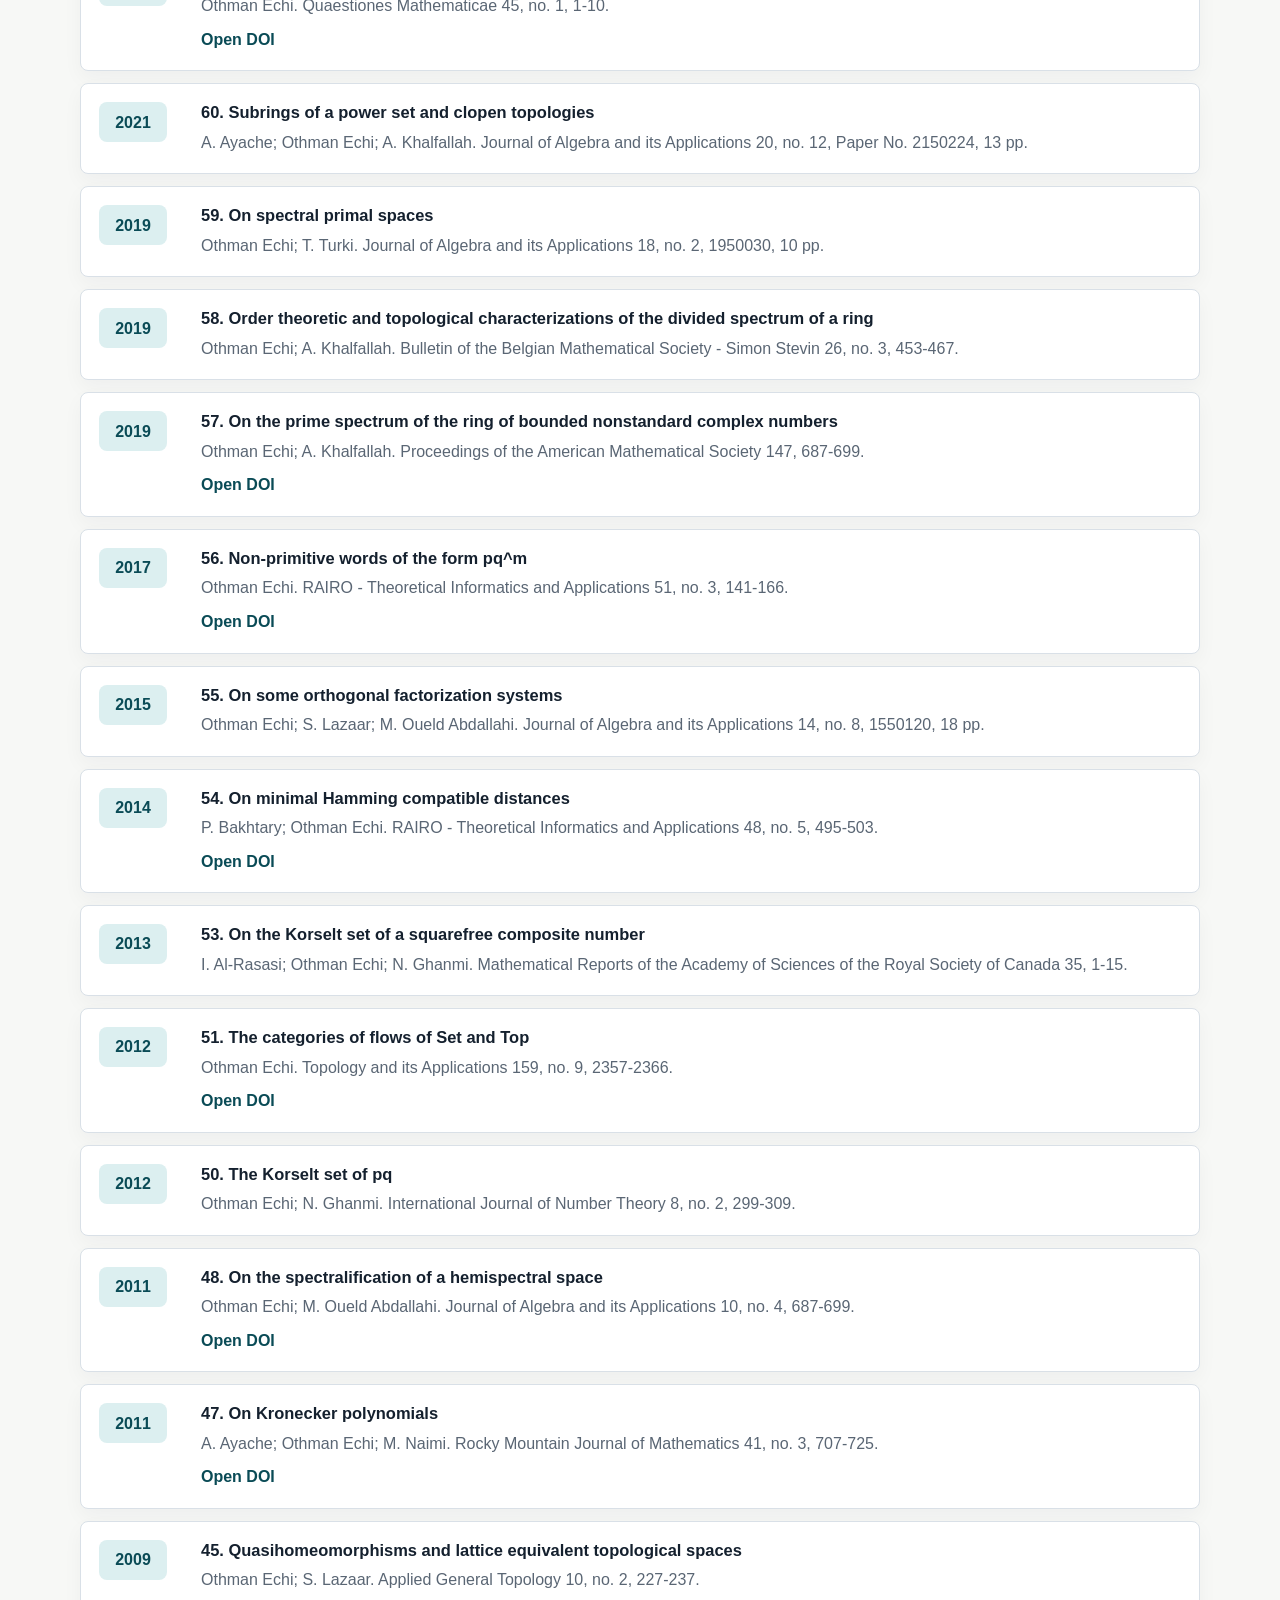
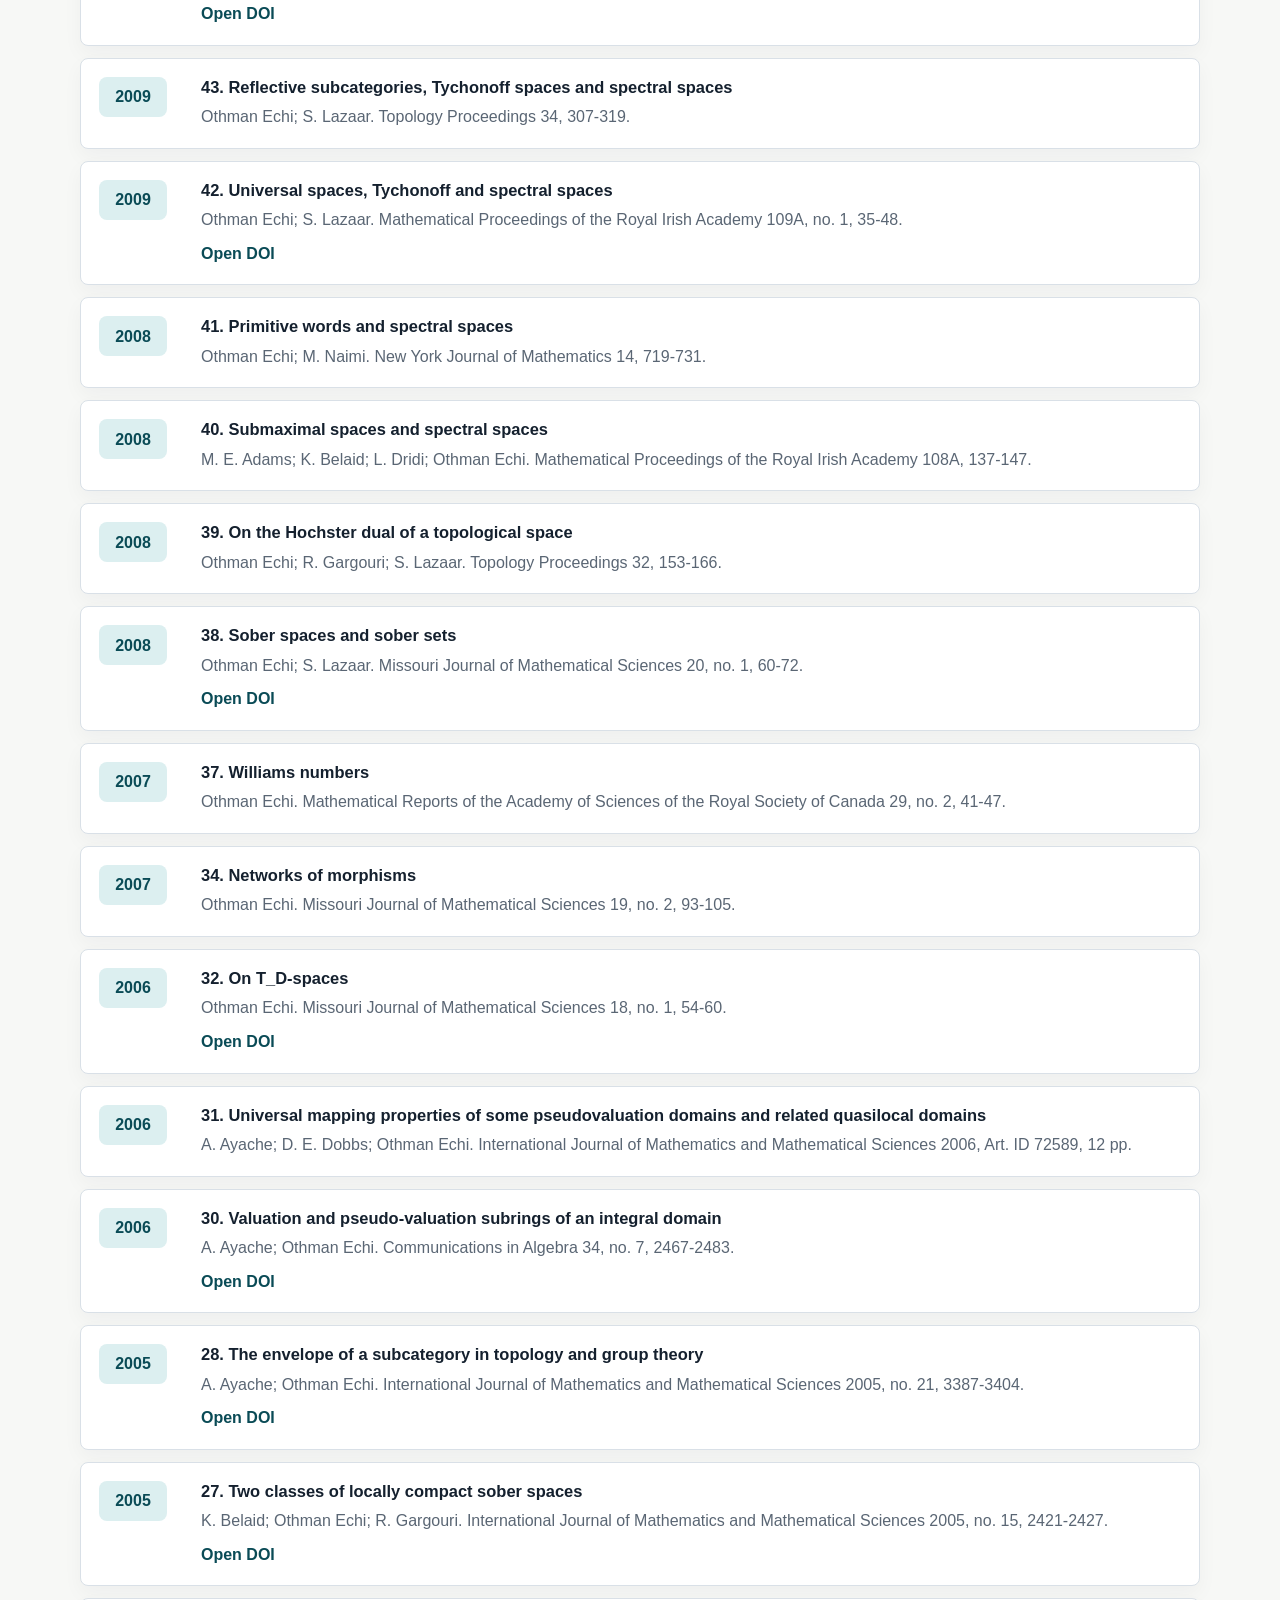
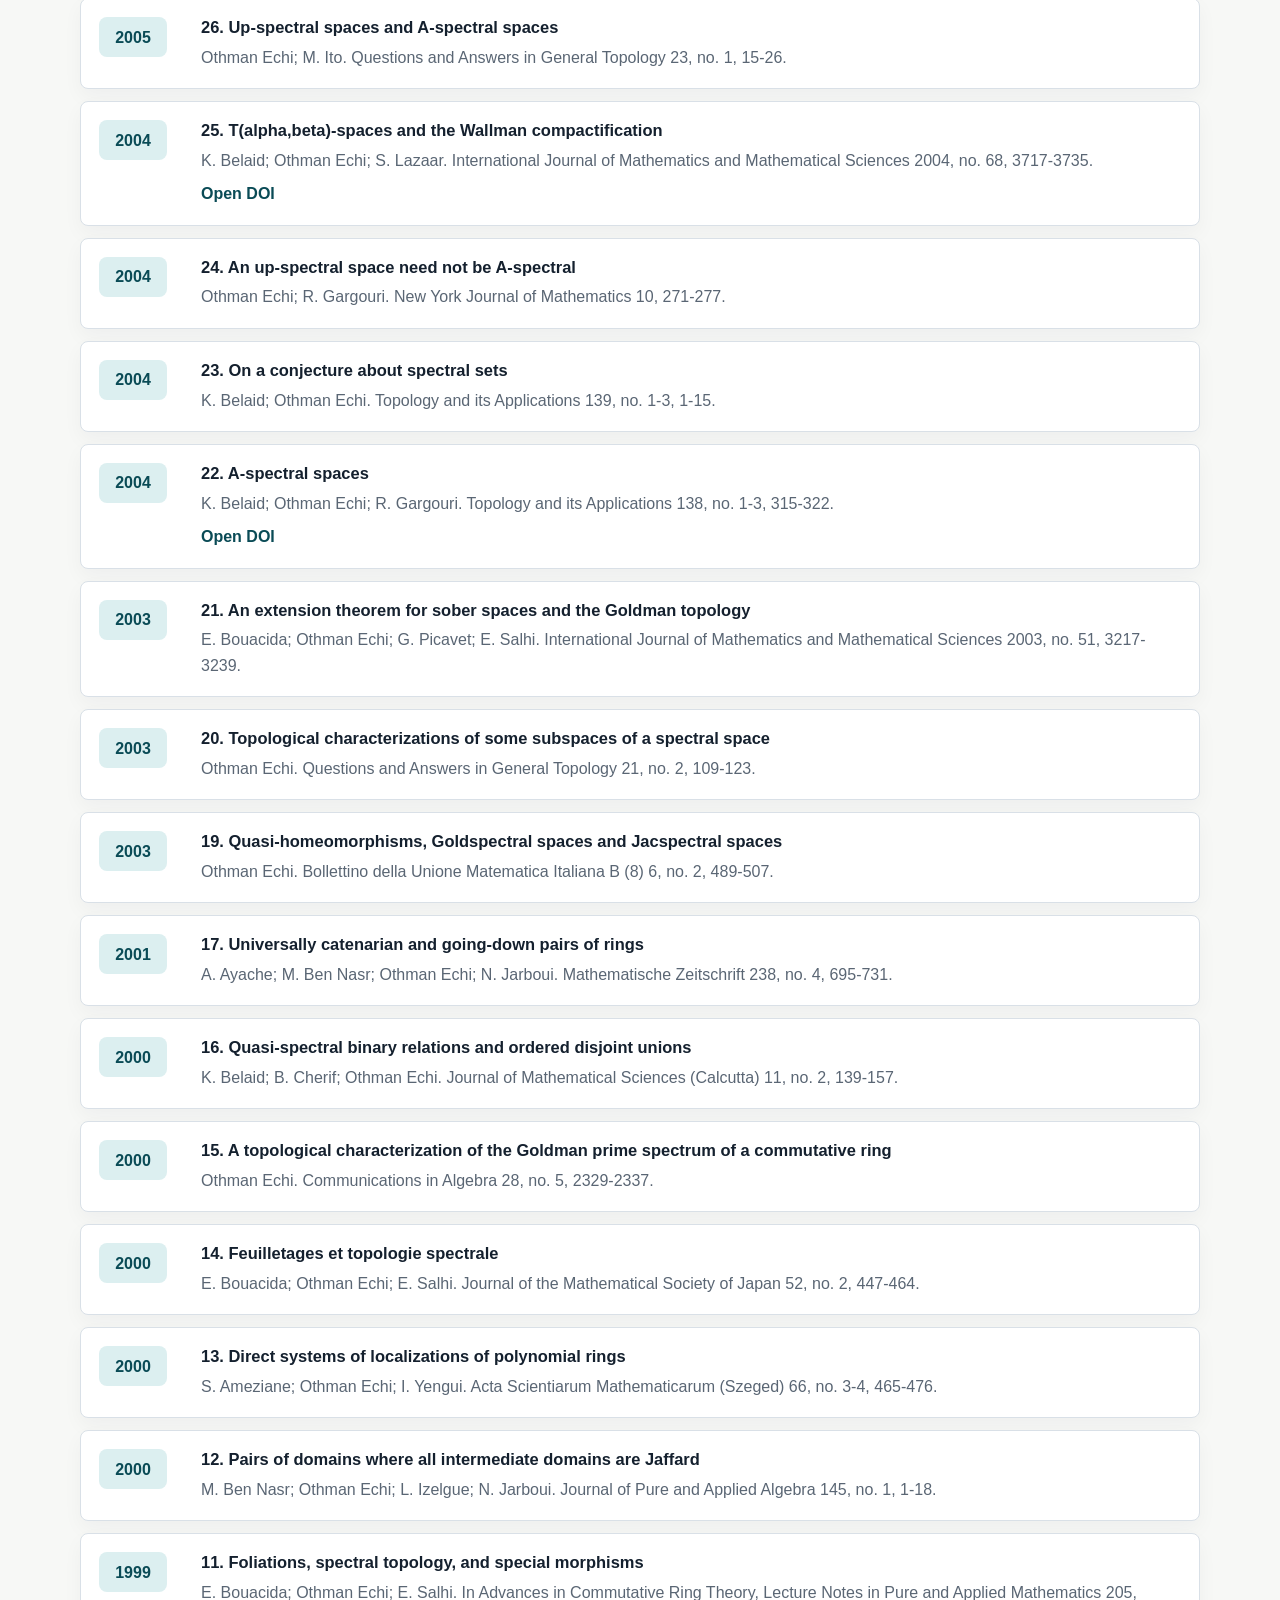
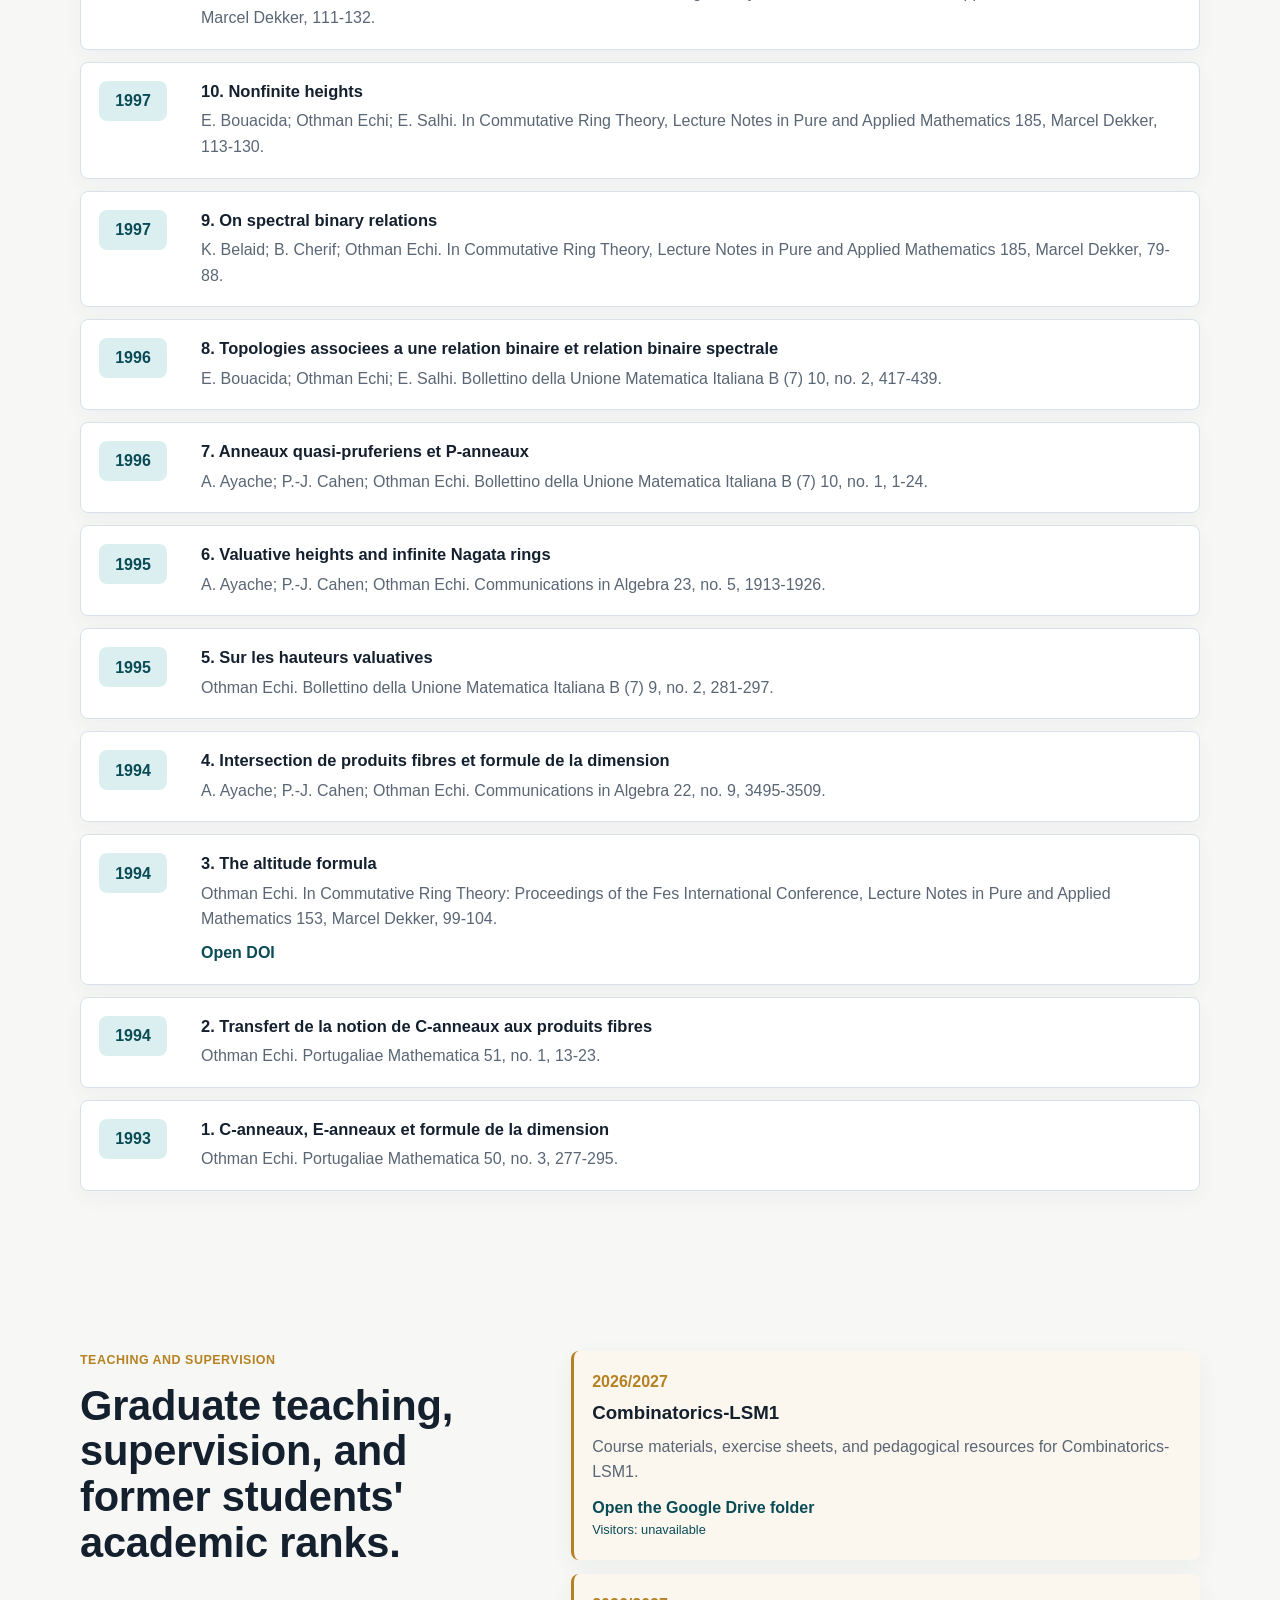
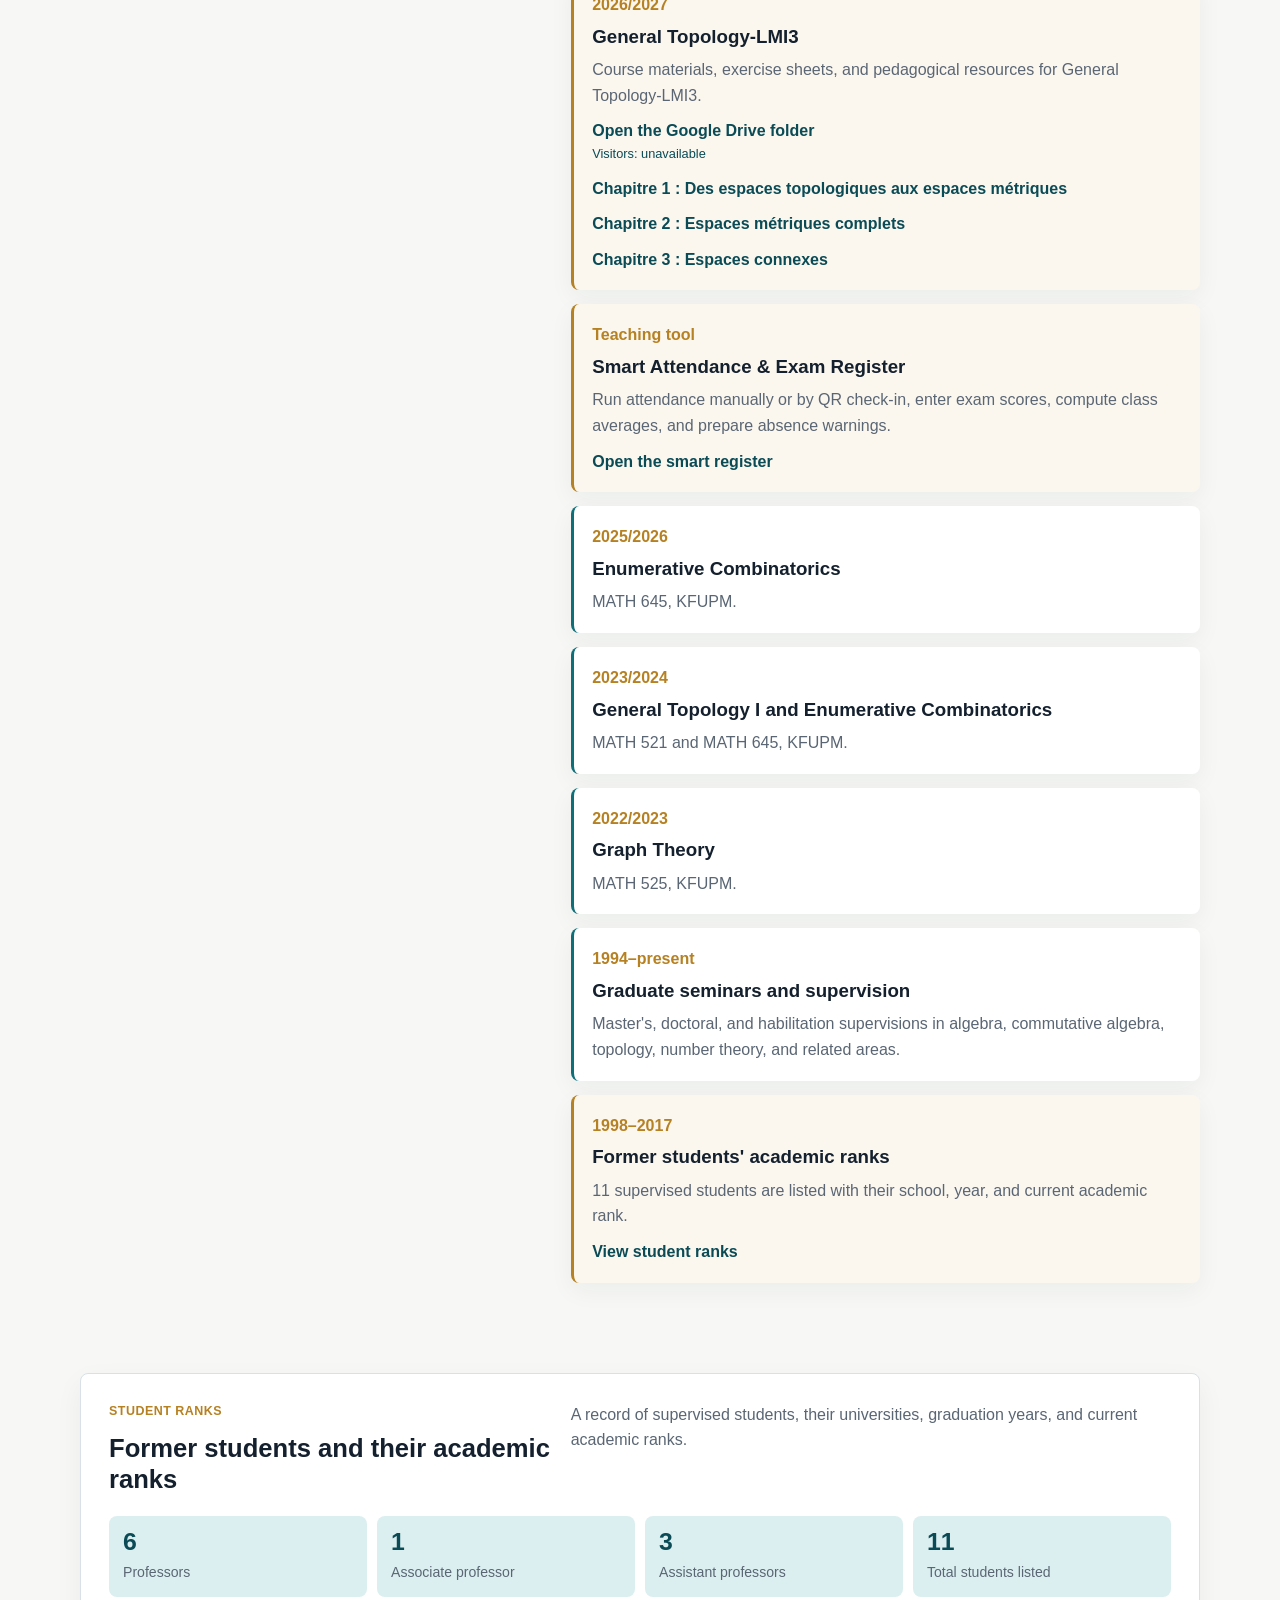
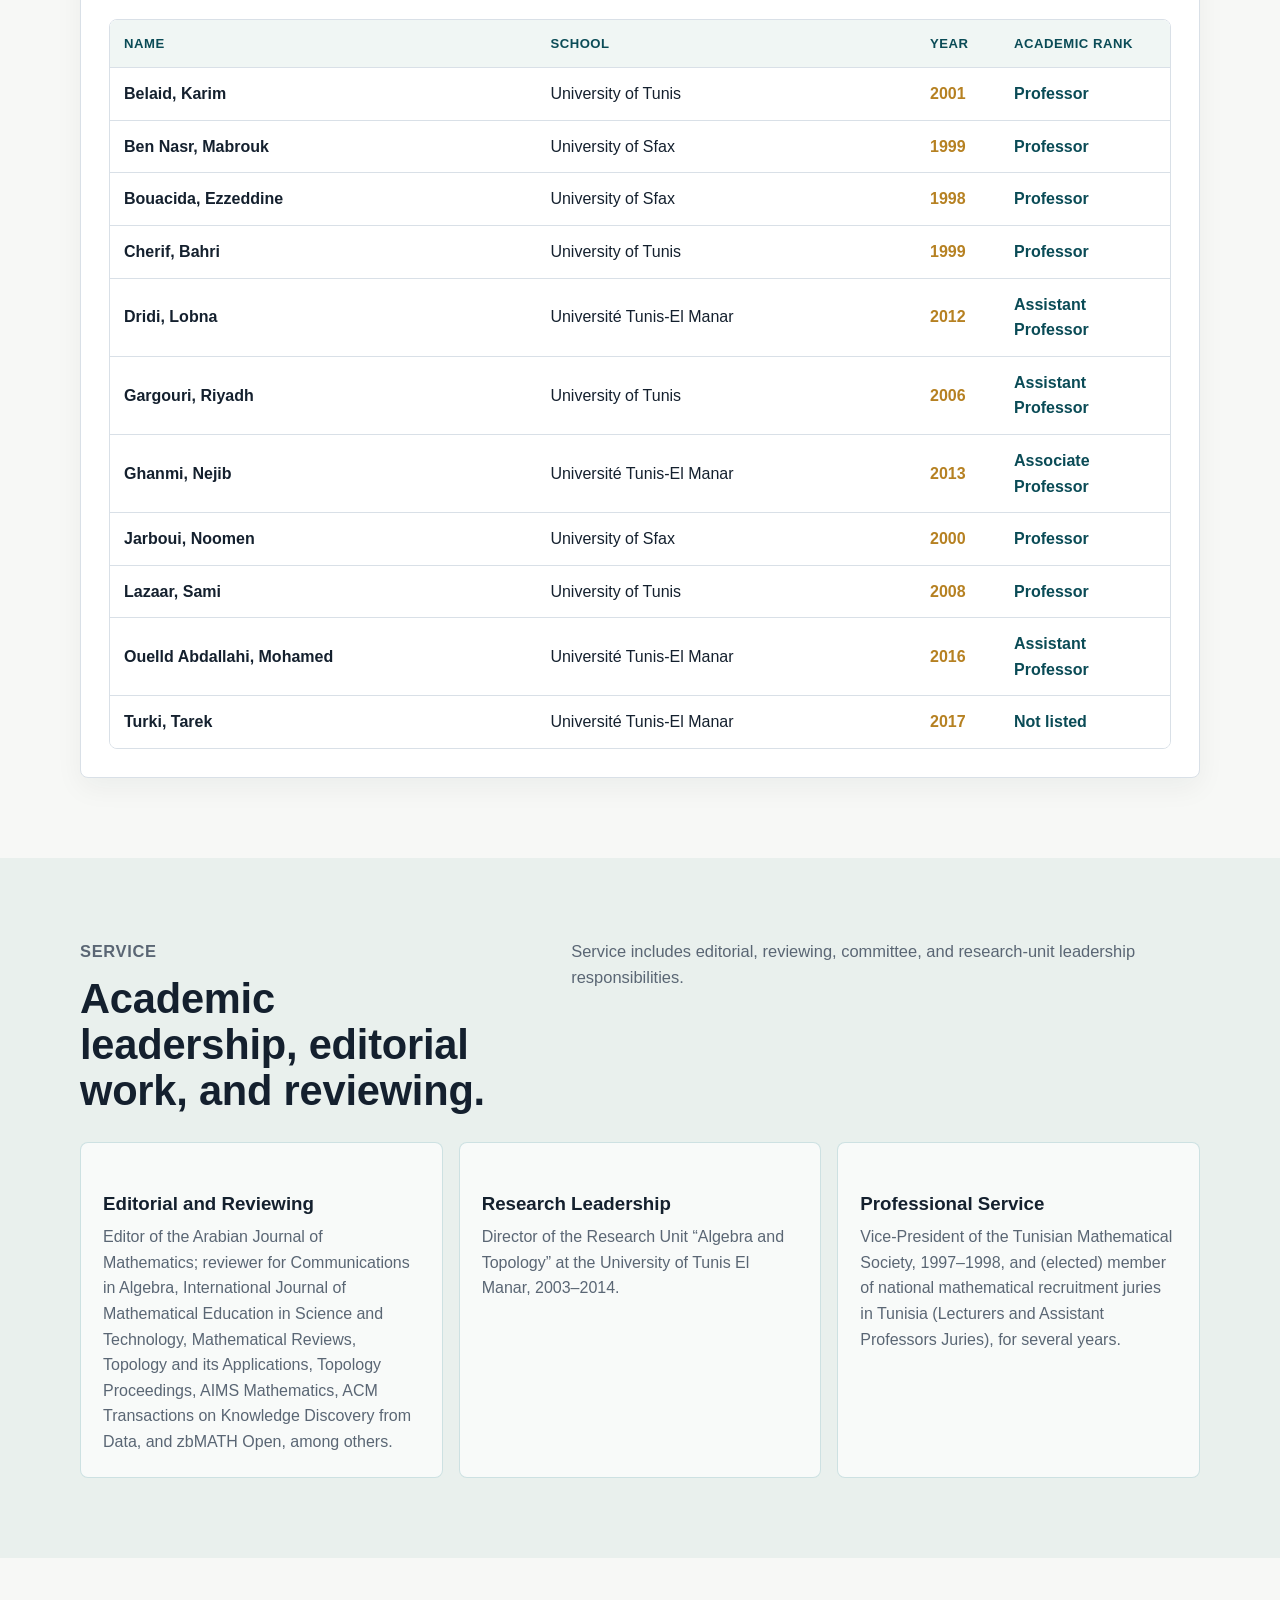
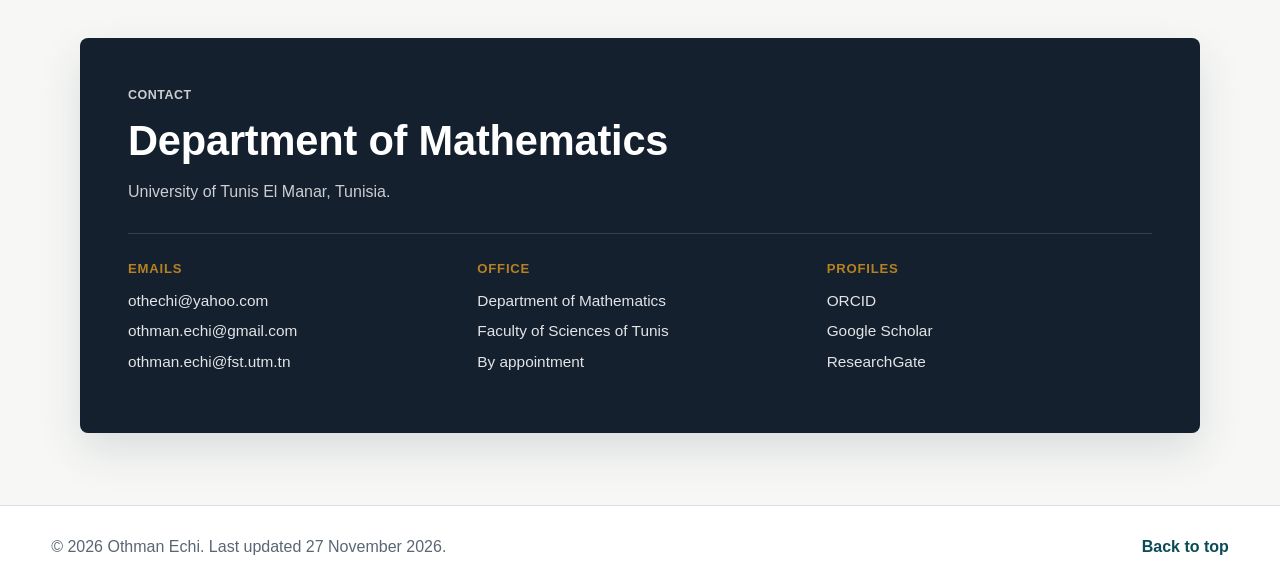
==== commit 6f49f47f: "Publish metric spaces chapter 1 and link from homepage" ====
--- a/index.html
+++ b/index.html
@@ -55,6 +55,7 @@
         </p>
         <aside class="chapter-panel" aria-labelledby="chapter-panel-title">
           <h2 id="chapter-panel-title">General Topology Chapters html files</h2>
+          <a href="Chap1_Esp_Metrique_LMI3.html" lang="fr">Chapitre 1 : Des espaces topologiques aux espaces m&eacute;triques <span aria-hidden="true">&rarr;</span></a>
           <a href="Chap2_Esp_Metrique_Complets_LMI3.html" lang="fr">Chapitre 2 : Espaces m&eacute;triques complets <span aria-hidden="true">&rarr;</span></a>
           <a href="Chap3_Esp_Connexes_LMI3.html" lang="fr">Chapitre 3 : Espaces connexes <span aria-hidden="true">&rarr;</span></a>
         </aside>
@@ -762,6 +763,7 @@
           <h3>General Topology-LMI3</h3>
           <p>Course materials, exercise sheets, and pedagogical resources for General Topology-LMI3.</p>
           <a href="https://drive.google.com/drive/folders/14zMOgdNLsMqSFA5qNI2-kKv99u6Kudml?usp=sharing" rel="noopener">Open the Google Drive folder</a>
+          <p><a href="Chap1_Esp_Metrique_LMI3.html">Chapitre 1 : Des espaces topologiques aux espaces m&eacute;triques</a></p>
           <p><a href="Chap2_Esp_Metrique_Complets_LMI3.html">Chapitre 2 : Espaces m&eacute;triques complets</a></p>
           <p><a href="Chap3_Esp_Connexes_LMI3.html">Chapitre 3 : Espaces connexes</a></p>
         </article>
@@ -961,7 +963,7 @@
   </main>
 
   <footer class="site-footer">
-    <p>&copy; 2026 Othman Echi. Last updated 26 November 2026.</p>
+    <p>&copy; 2026 Othman Echi. Last updated 27 November 2026.</p>
     <a href="#top">Back to top</a>
   </footer>
 </body>
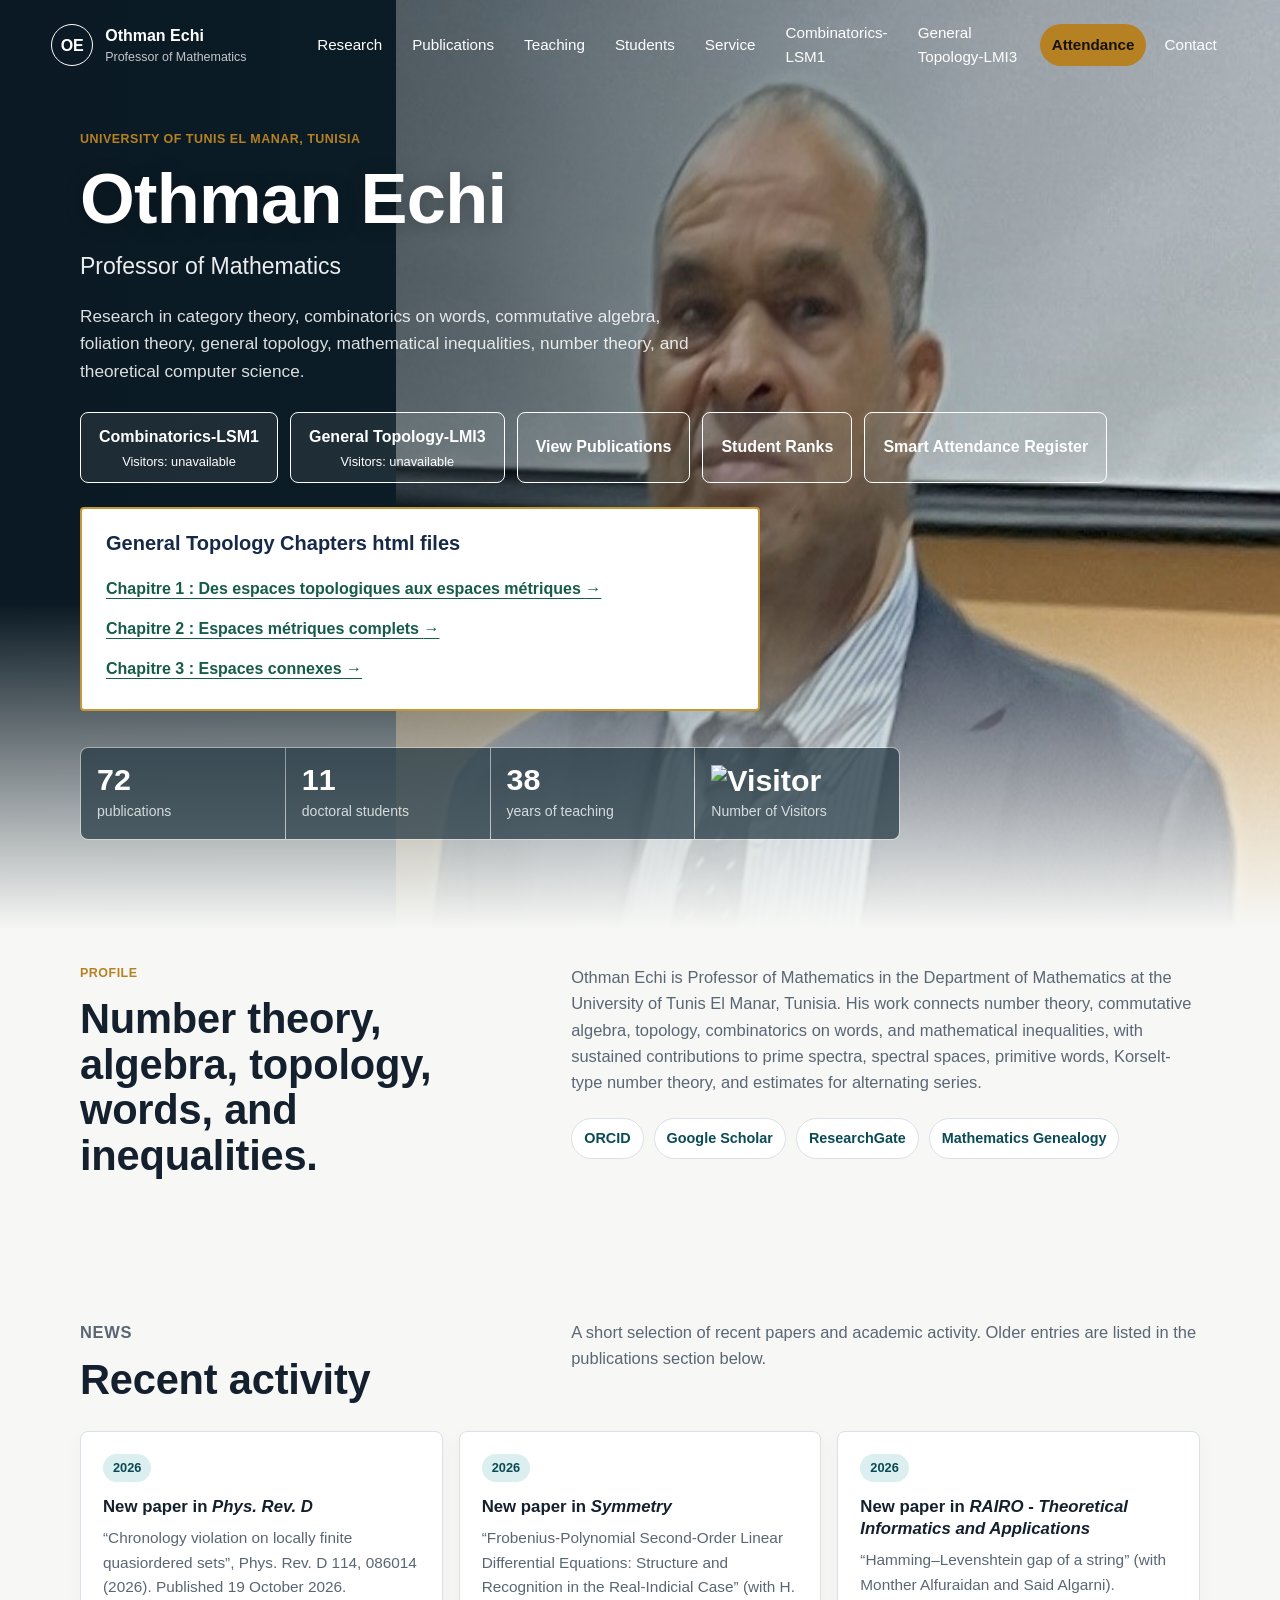
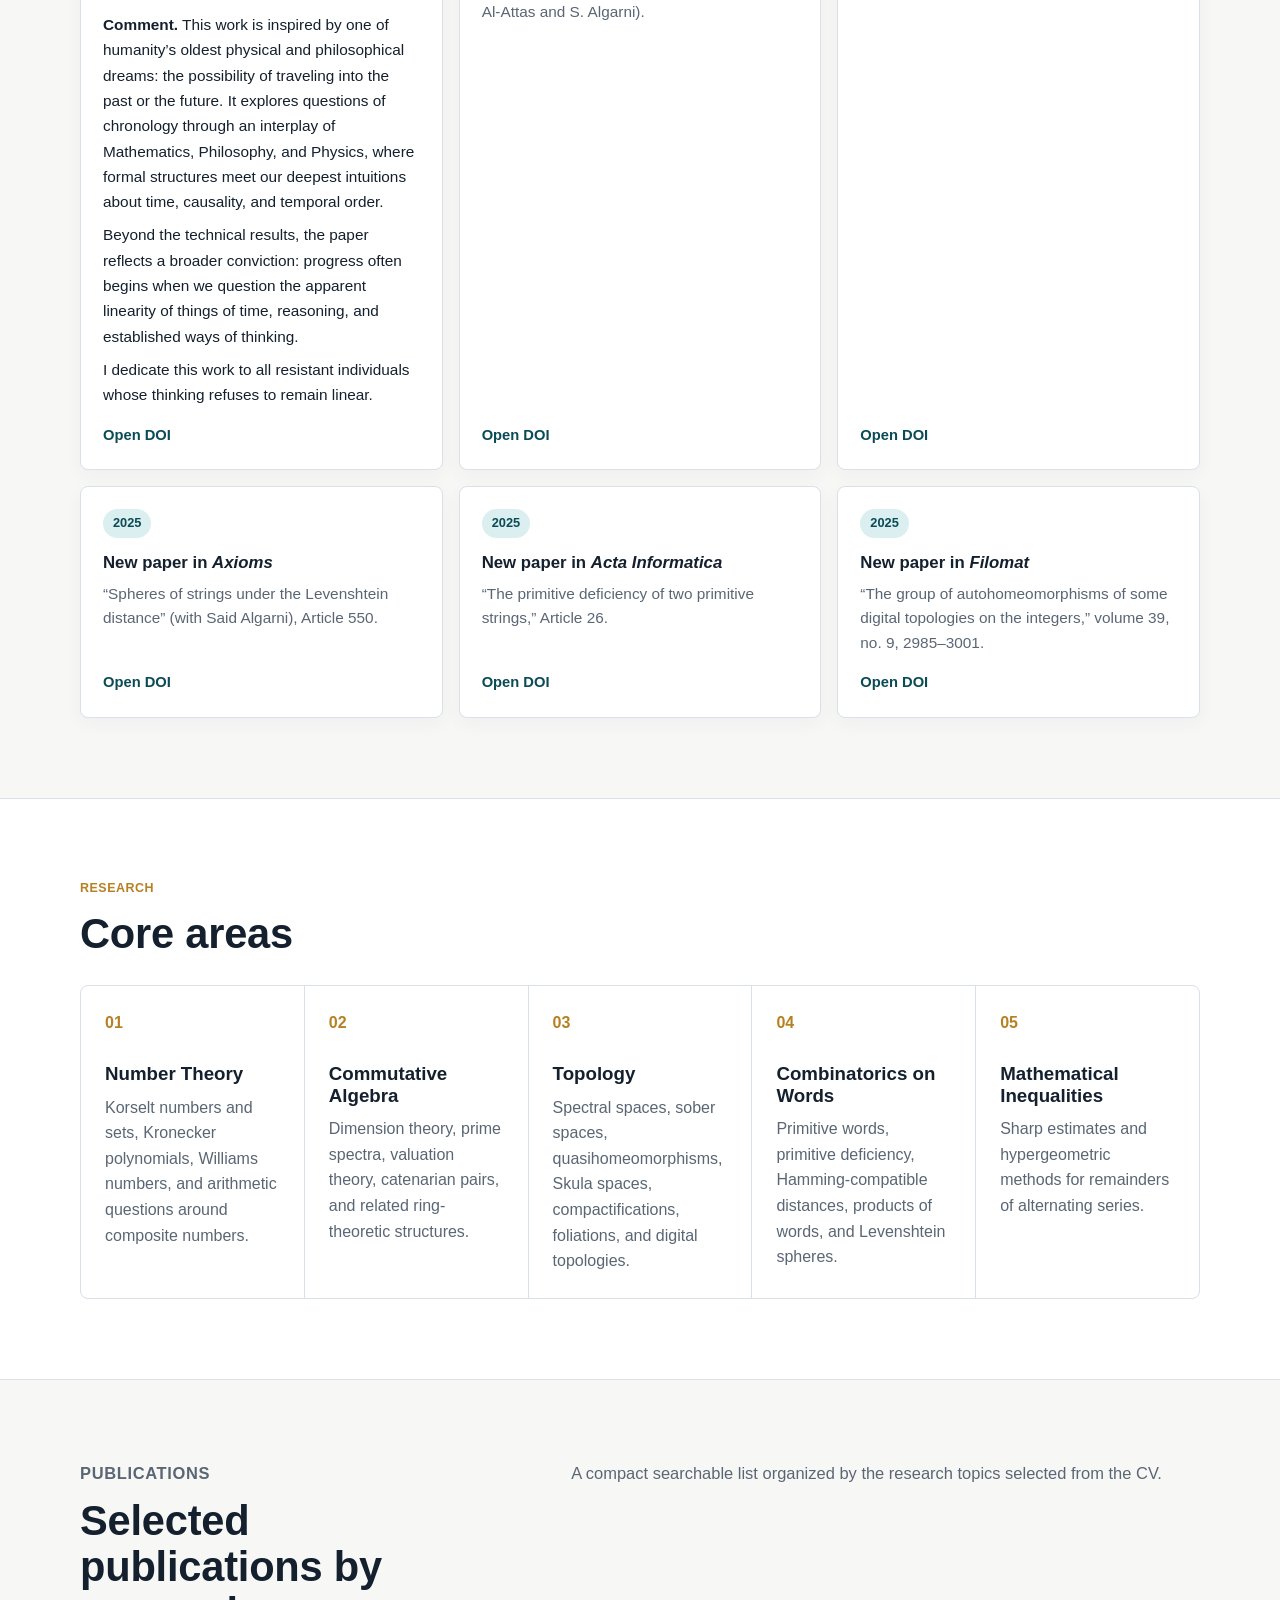
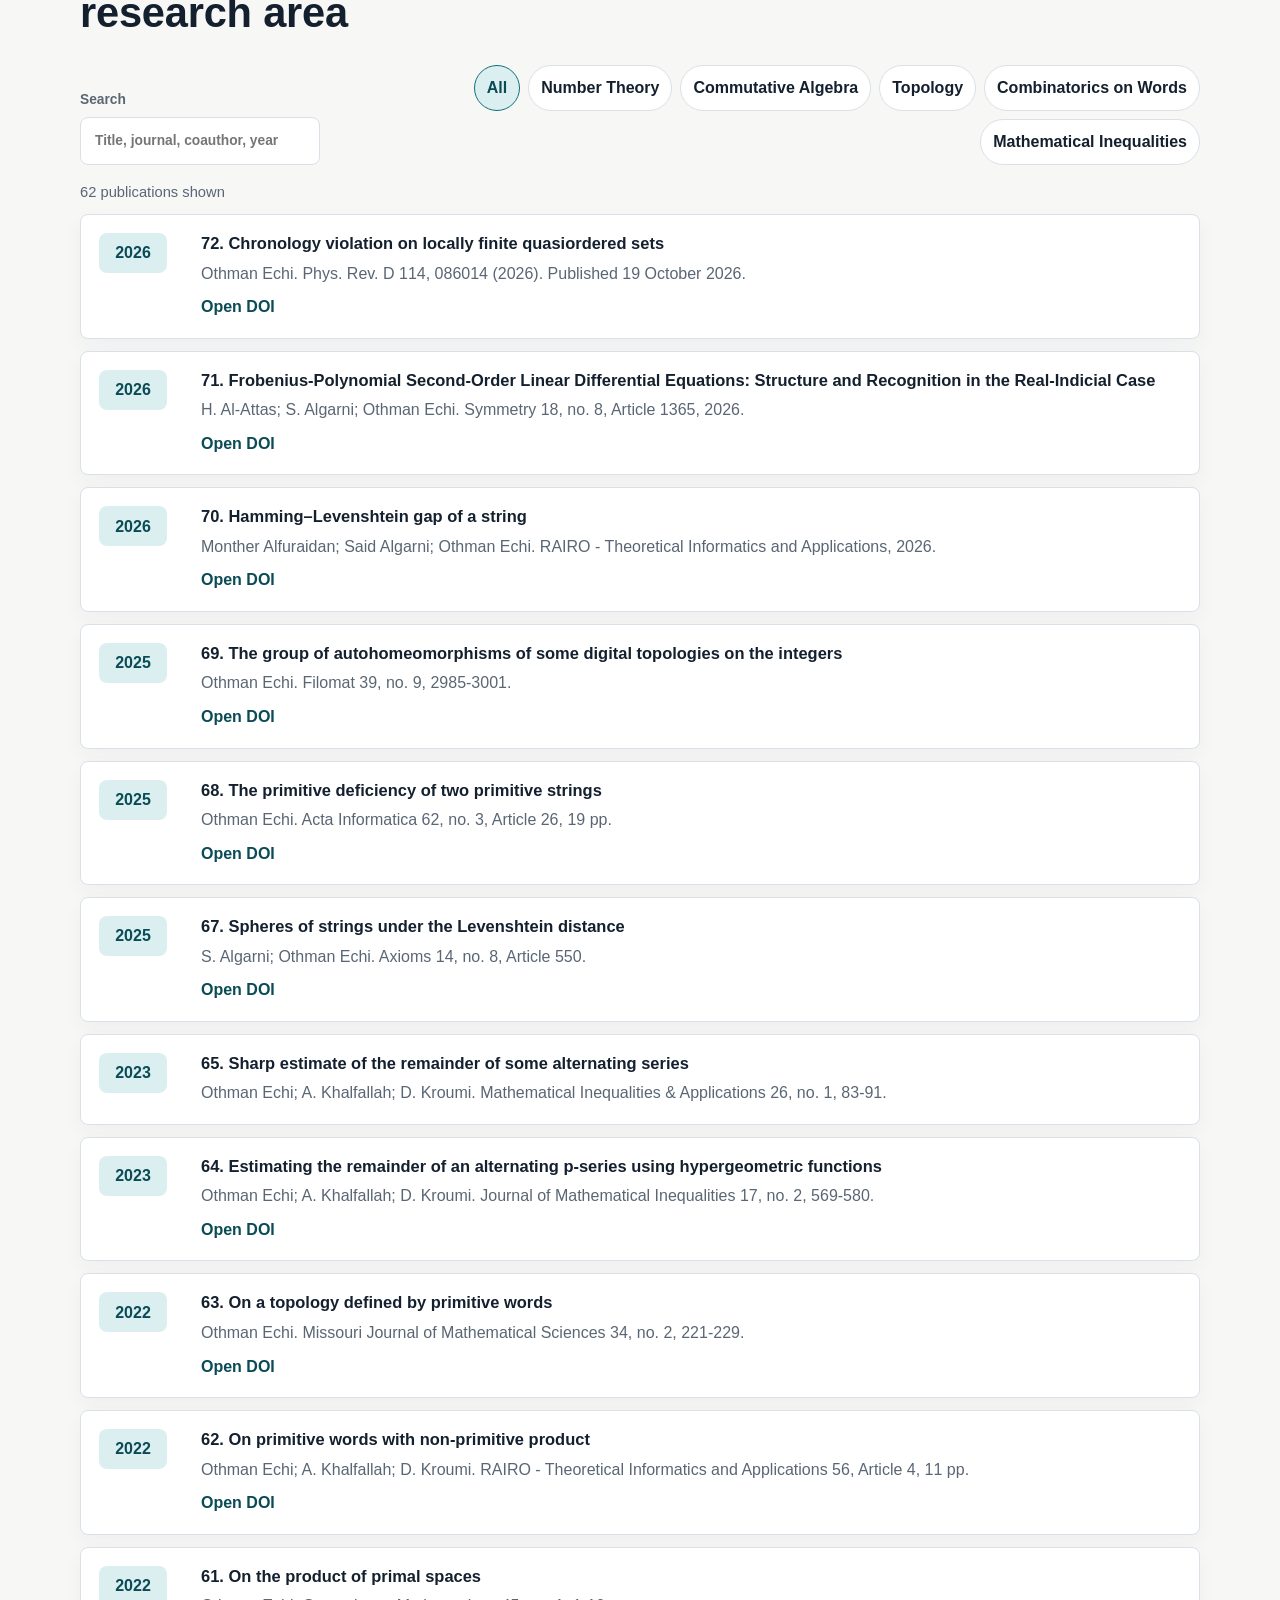
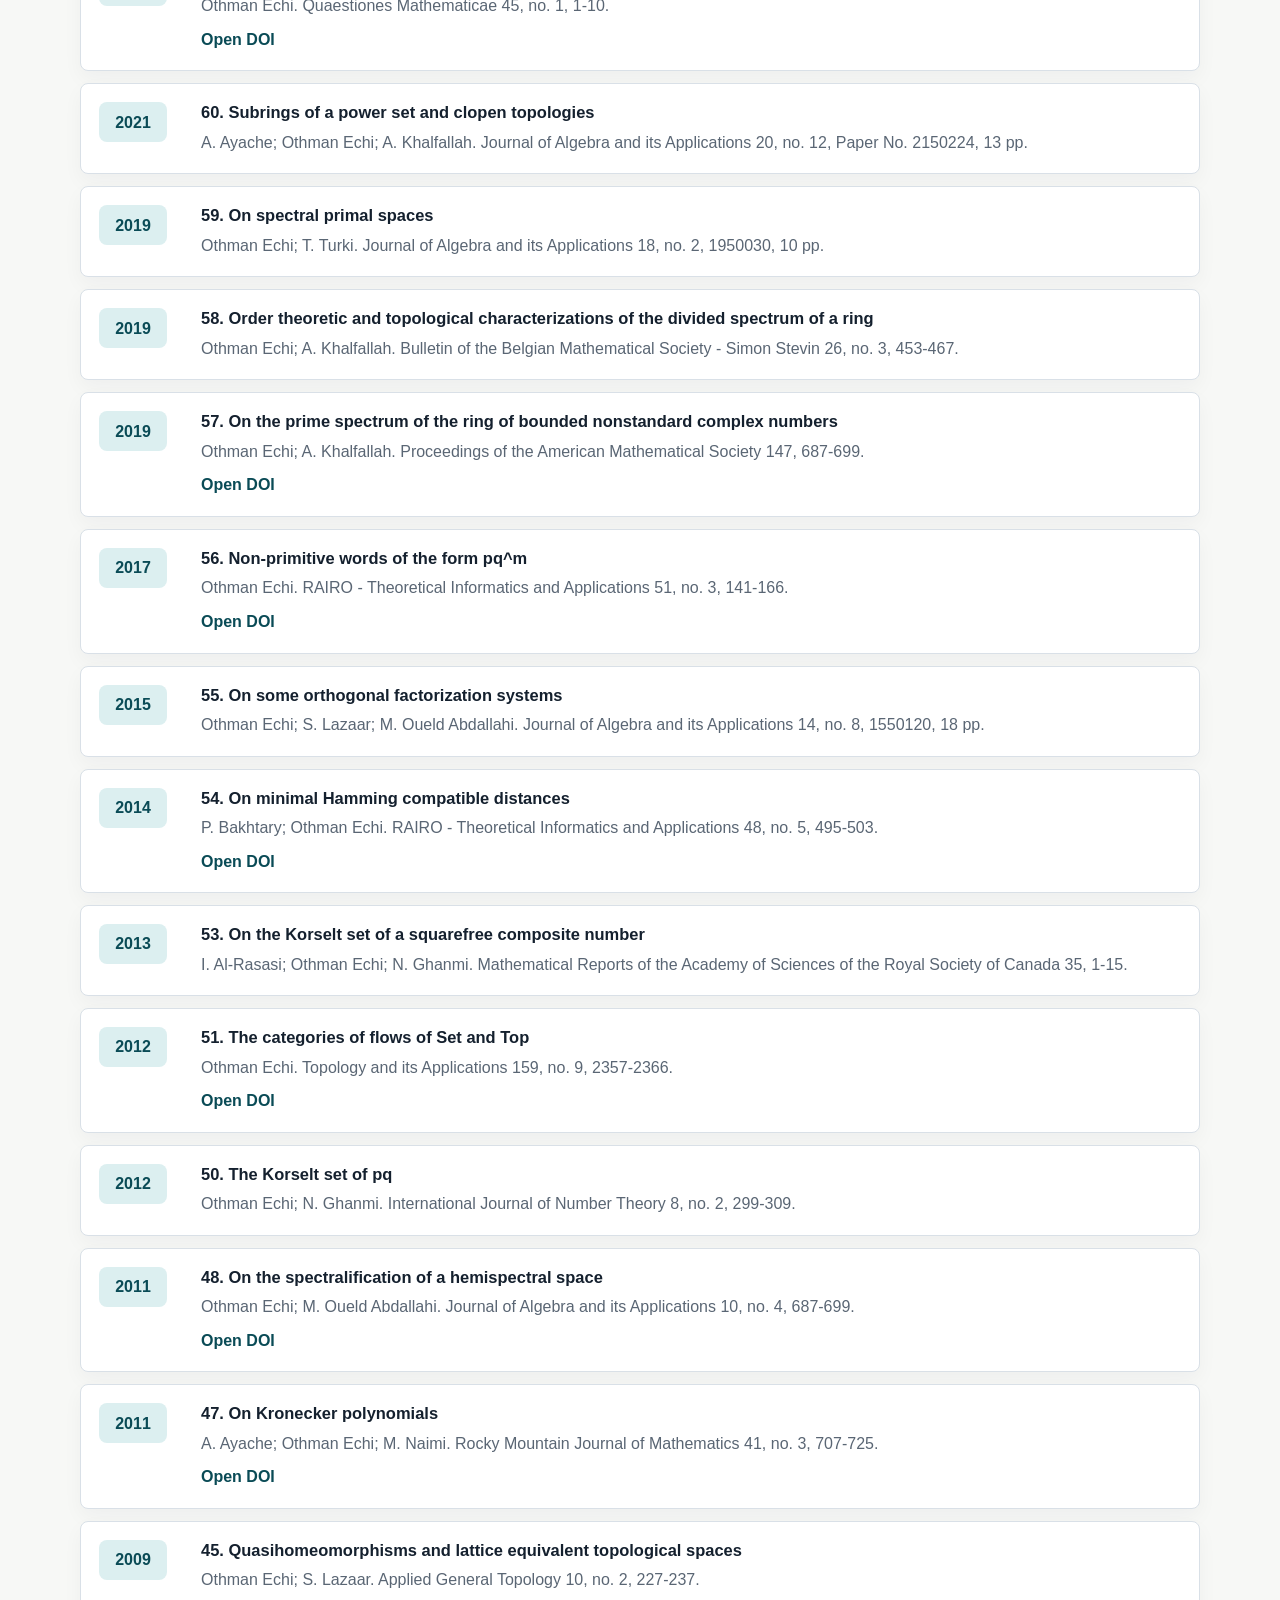
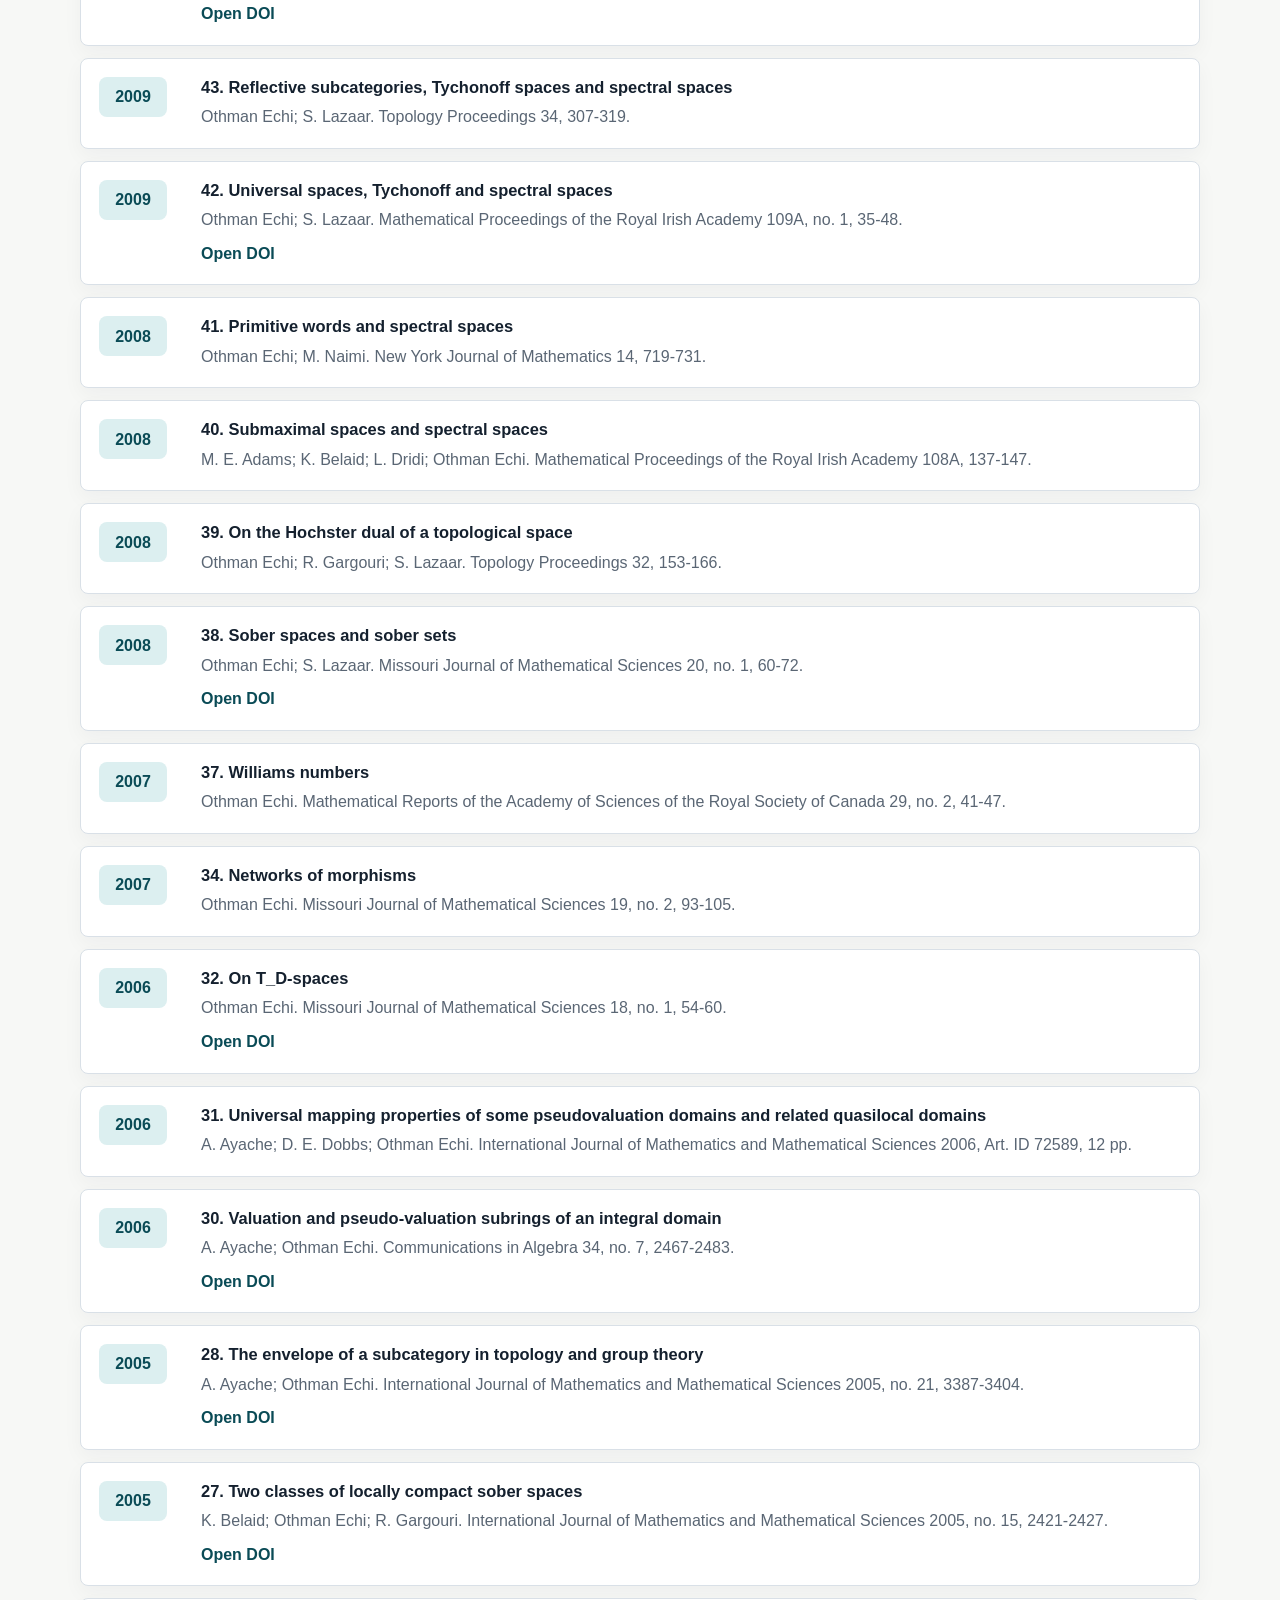
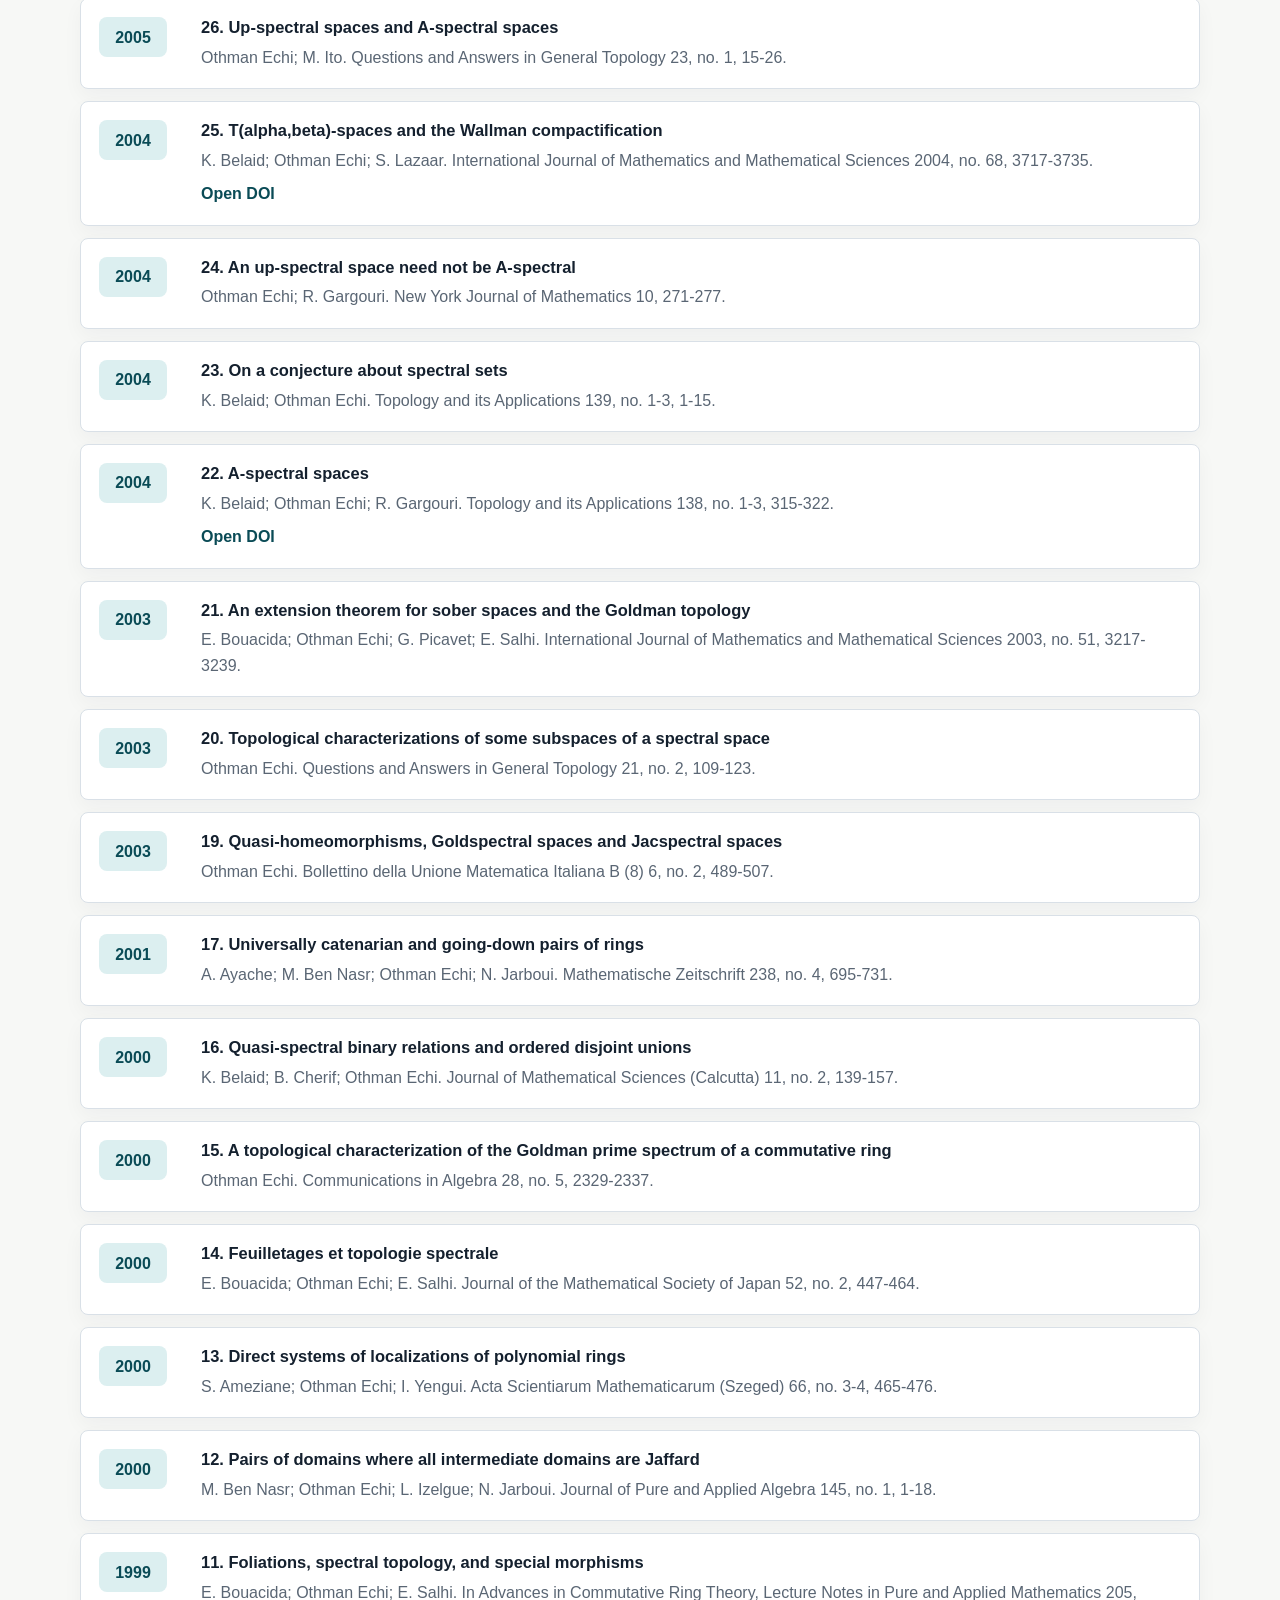
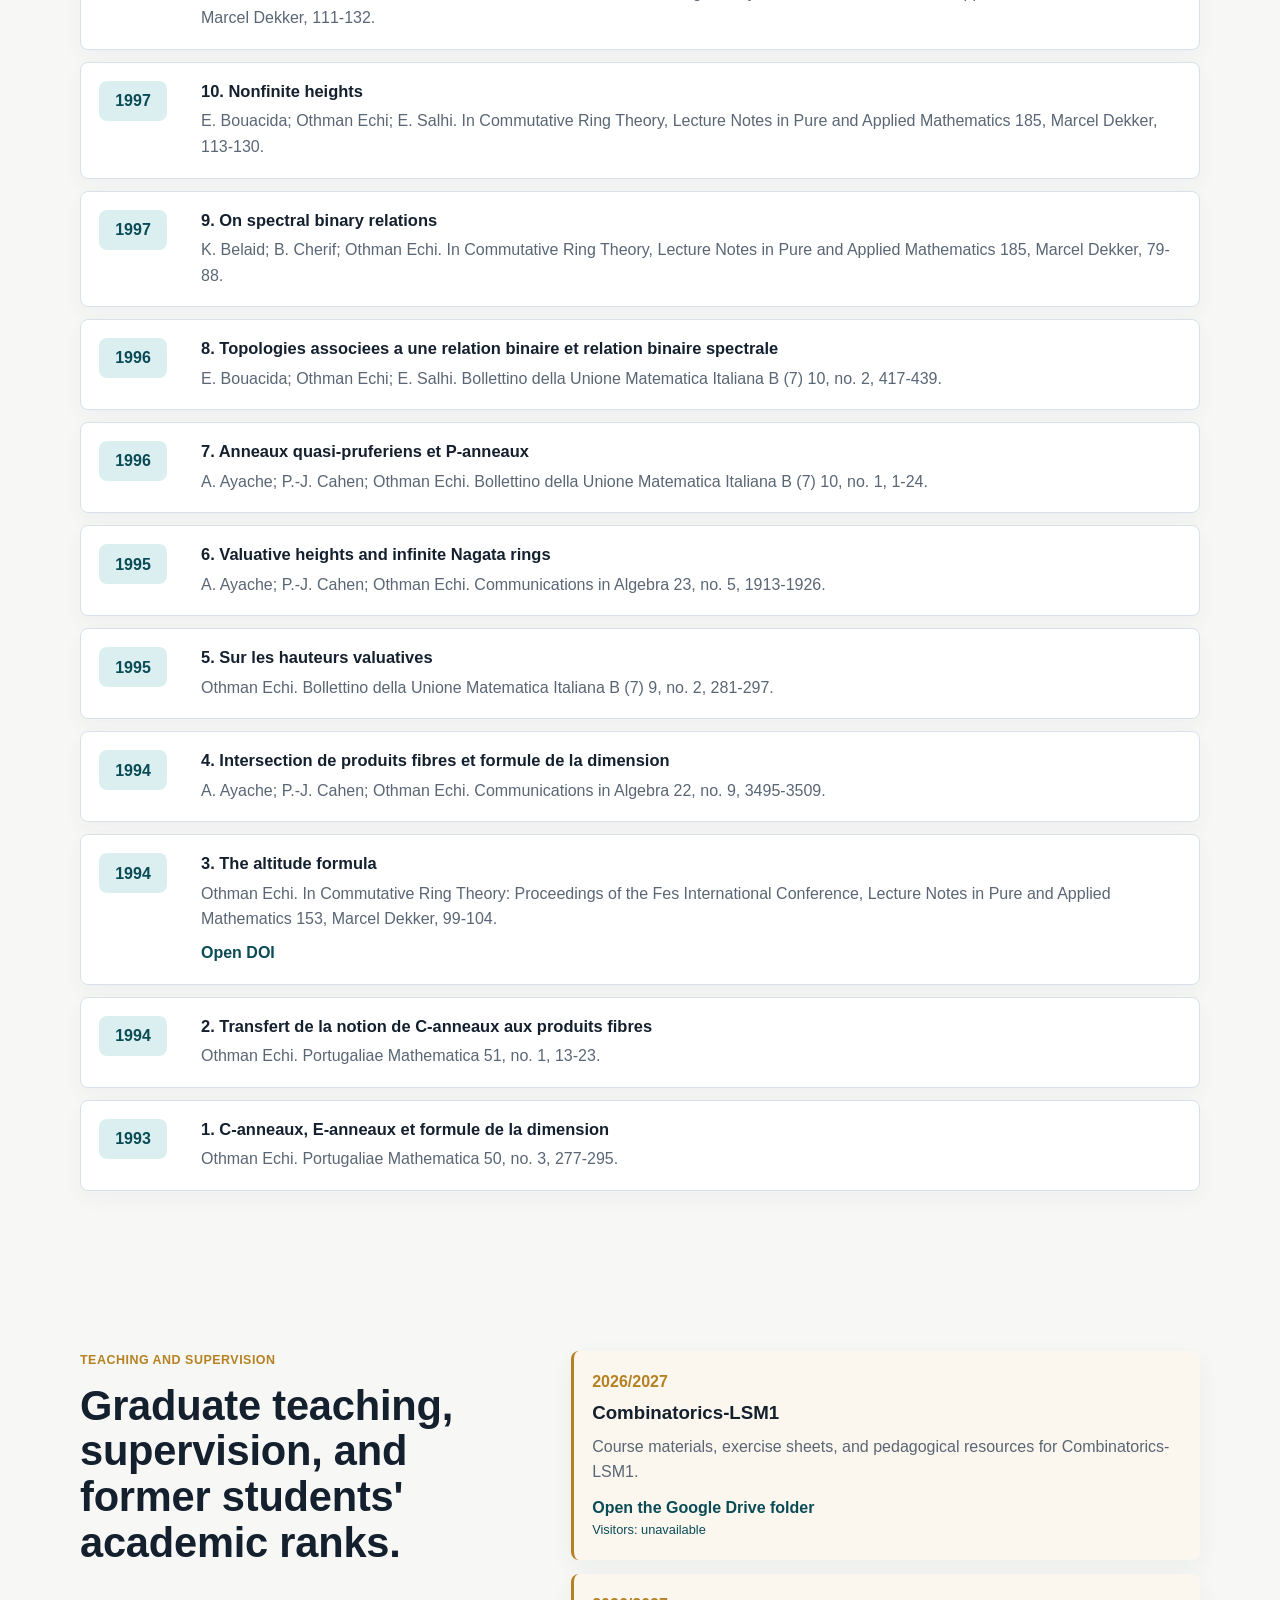
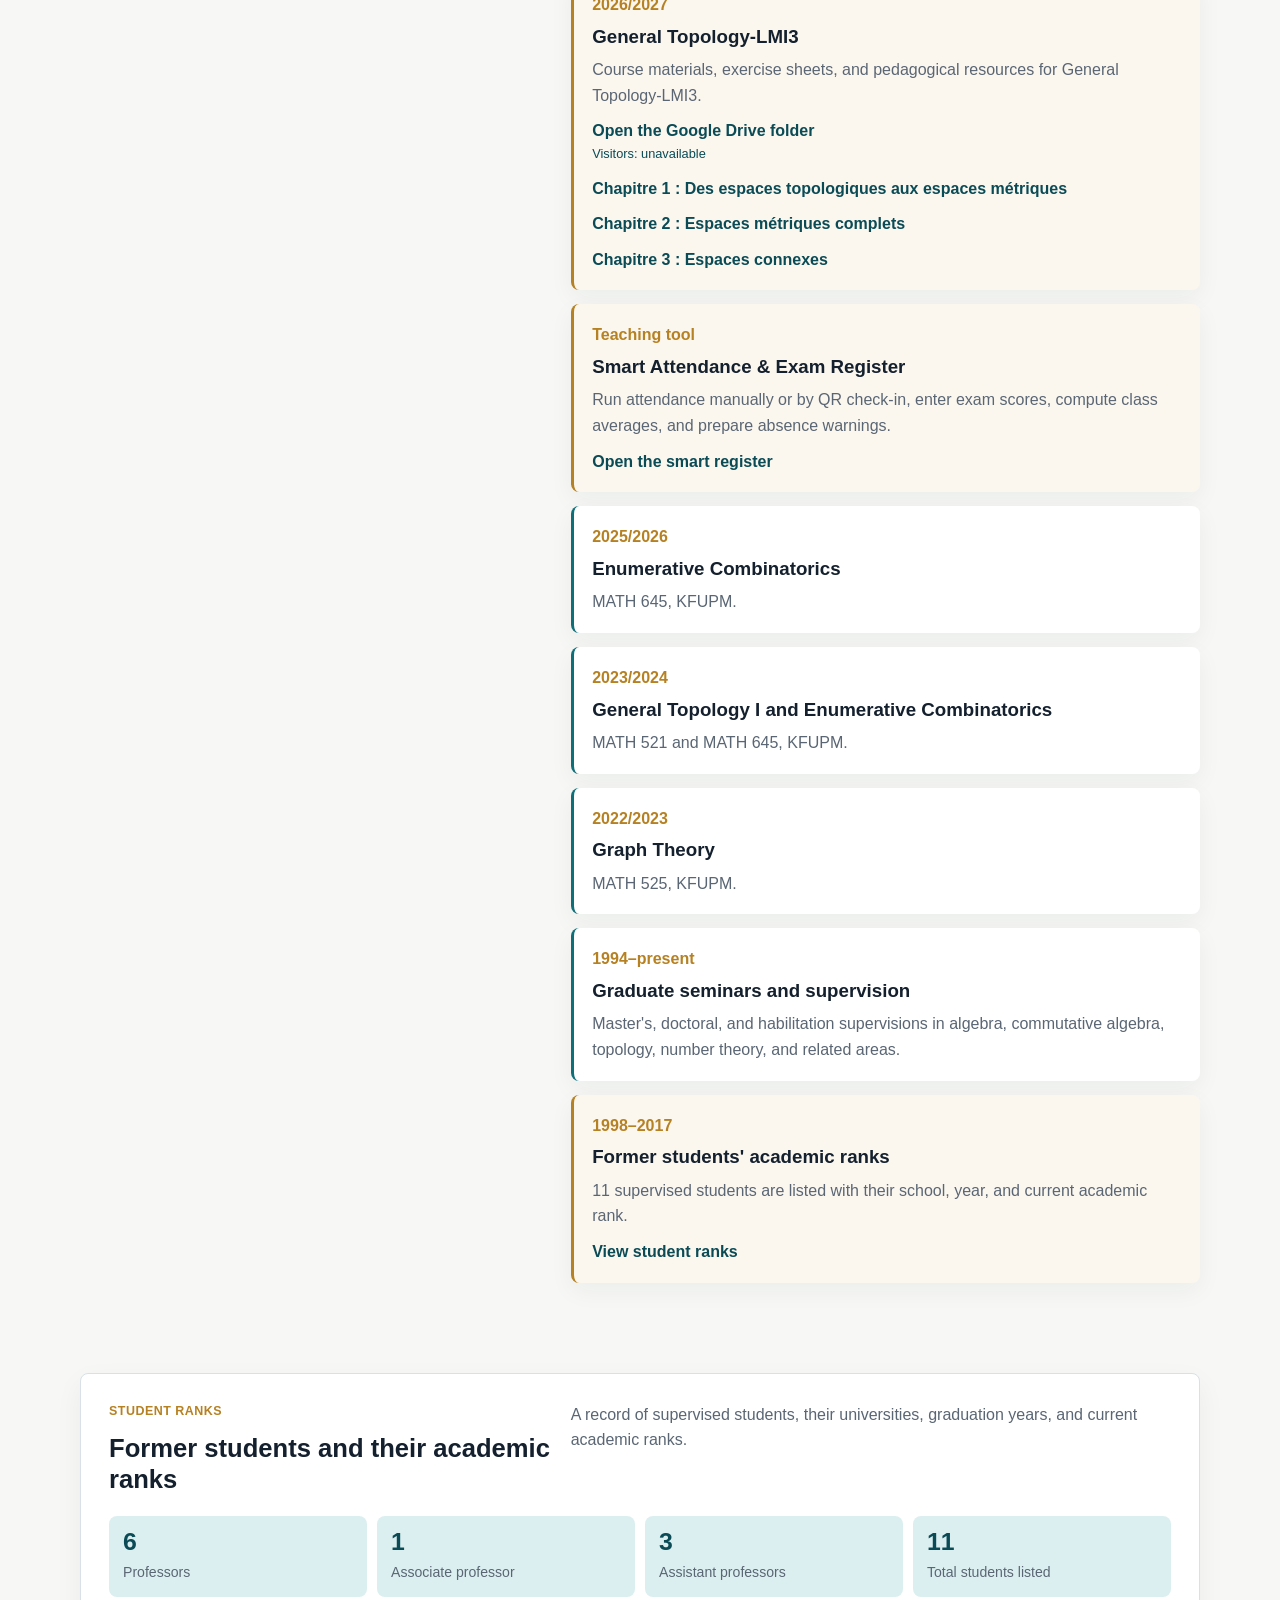
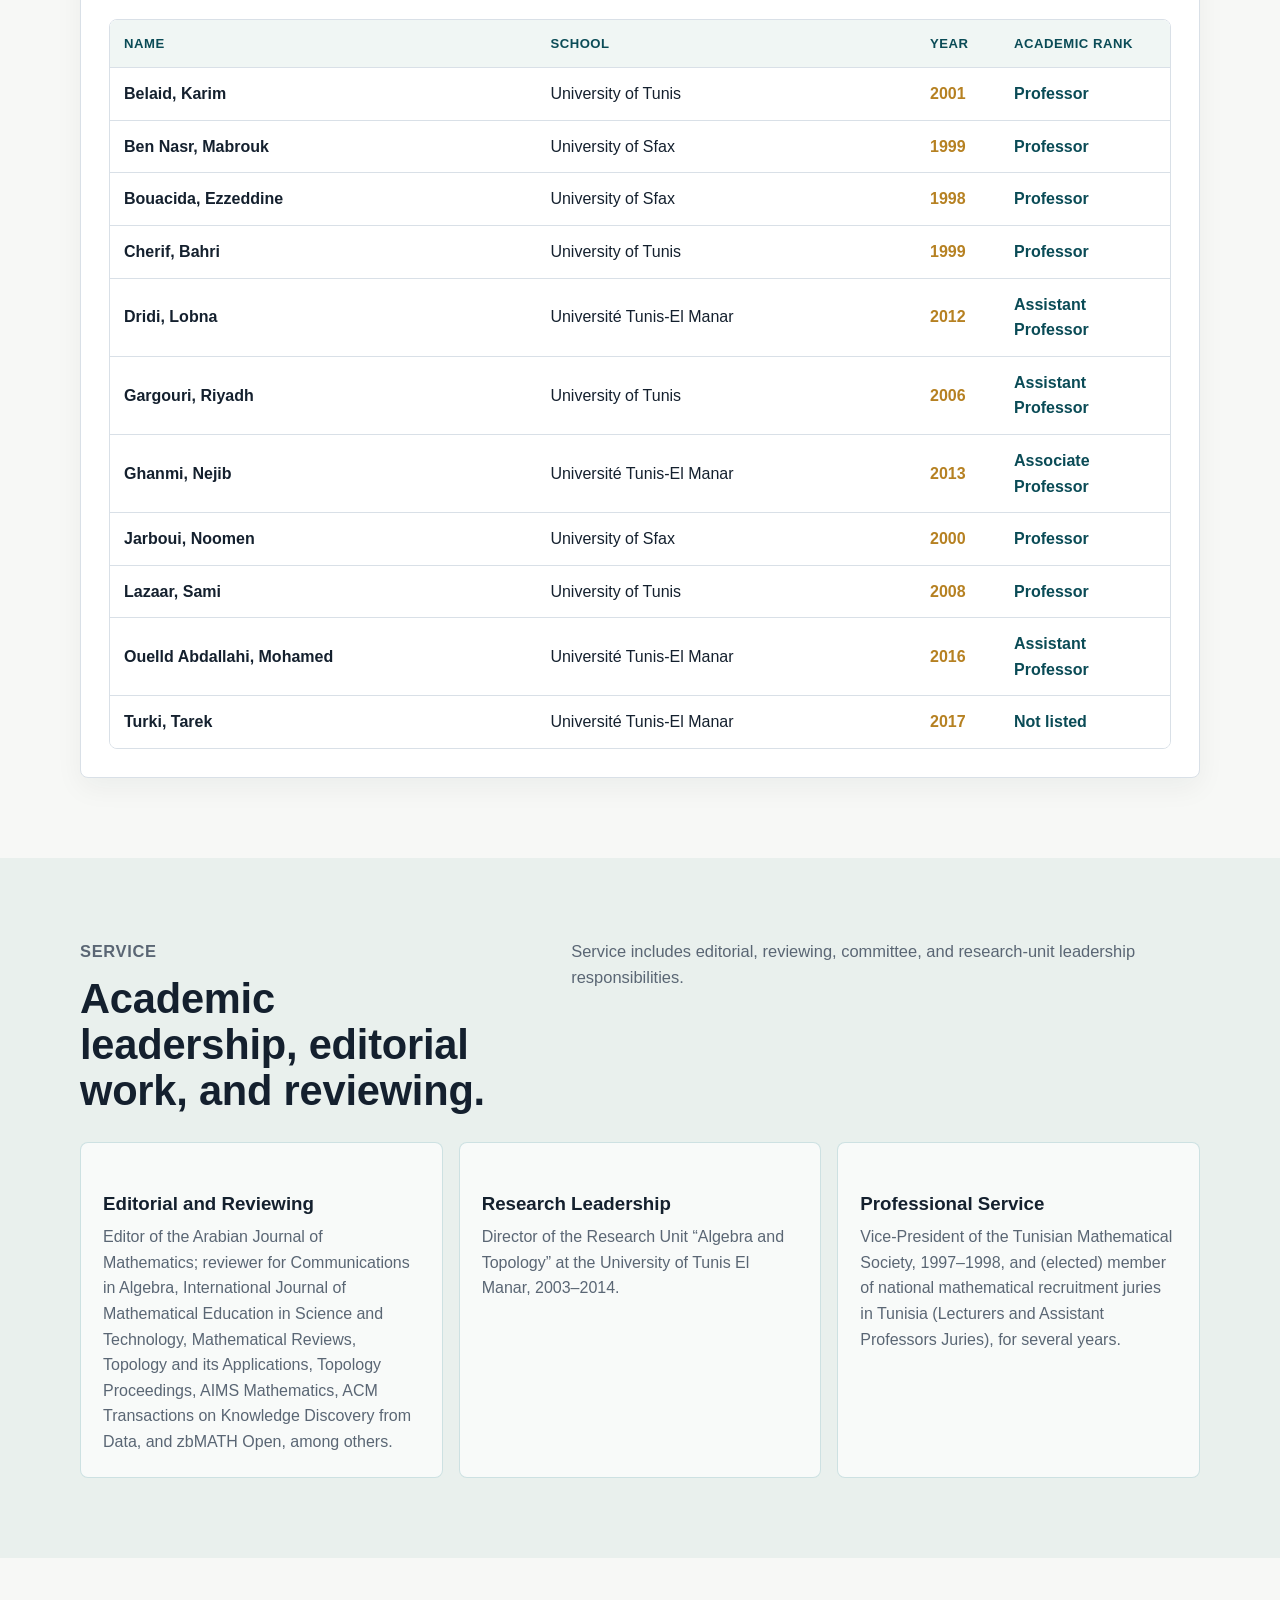
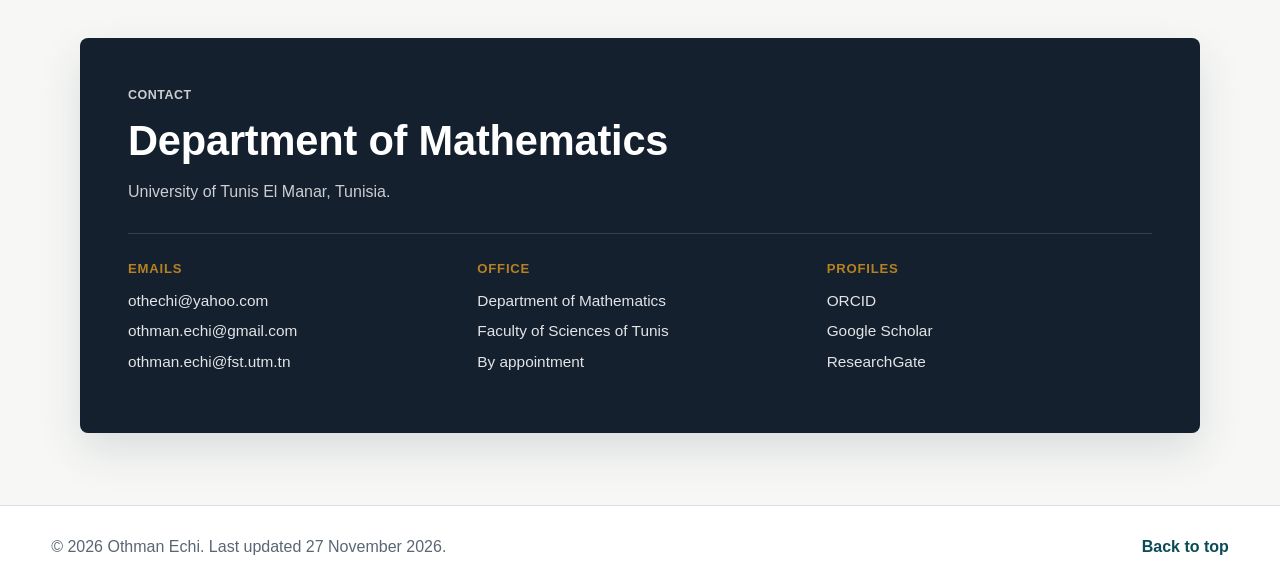
==== commit 3948908f: "Move topology chapters panel below primary links" ====
--- a/index.html
+++ b/index.html
@@ -53,12 +53,6 @@
           mathematical inequalities, number theory, and theoretical
           computer science.
         </p>
-        <aside class="chapter-panel" aria-labelledby="chapter-panel-title">
-          <h2 id="chapter-panel-title">General Topology Chapters html files</h2>
-          <a href="Chap1_Esp_Metrique_LMI3.html" lang="fr">Chapitre 1 : Des espaces topologiques aux espaces m&eacute;triques <span aria-hidden="true">&rarr;</span></a>
-          <a href="Chap2_Esp_Metrique_Complets_LMI3.html" lang="fr">Chapitre 2 : Espaces m&eacute;triques complets <span aria-hidden="true">&rarr;</span></a>
-          <a href="Chap3_Esp_Connexes_LMI3.html" lang="fr">Chapitre 3 : Espaces connexes <span aria-hidden="true">&rarr;</span></a>
-        </aside>
         <div class="hero-actions" aria-label="Primary links">
           <a class="button ghost" href="https://drive.google.com/drive/folders/1UjDDTHxBOWgyOfvKD9Ov06tSq1WuuK6s?usp=sharing" rel="noopener">Combinatorics-LSM1</a>
           <a class="button ghost" href="https://drive.google.com/drive/folders/14zMOgdNLsMqSFA5qNI2-kKv99u6Kudml?usp=sharing" rel="noopener">General Topology-LMI3</a>
@@ -66,6 +60,12 @@
           <a class="button ghost" href="#student-ranks">Student Ranks</a>
           <a class="button ghost" href="attendance/">Smart Attendance Register</a>
         </div>
+        <aside class="chapter-panel" aria-labelledby="chapter-panel-title">
+          <h2 id="chapter-panel-title">General Topology Chapters html files</h2>
+          <a href="Chap1_Esp_Metrique_LMI3.html" lang="fr">Chapitre 1 : Des espaces topologiques aux espaces m&eacute;triques <span aria-hidden="true">&rarr;</span></a>
+          <a href="Chap2_Esp_Metrique_Complets_LMI3.html" lang="fr">Chapitre 2 : Espaces m&eacute;triques complets <span aria-hidden="true">&rarr;</span></a>
+          <a href="Chap3_Esp_Connexes_LMI3.html" lang="fr">Chapitre 3 : Espaces connexes <span aria-hidden="true">&rarr;</span></a>
+        </aside>
         <dl class="hero-facts" aria-label="Research summary">
           <div><dt data-count="72">72</dt><dd>publications</dd></div>
           <div><dt data-count="11">11</dt><dd>doctoral students</dd></div>
